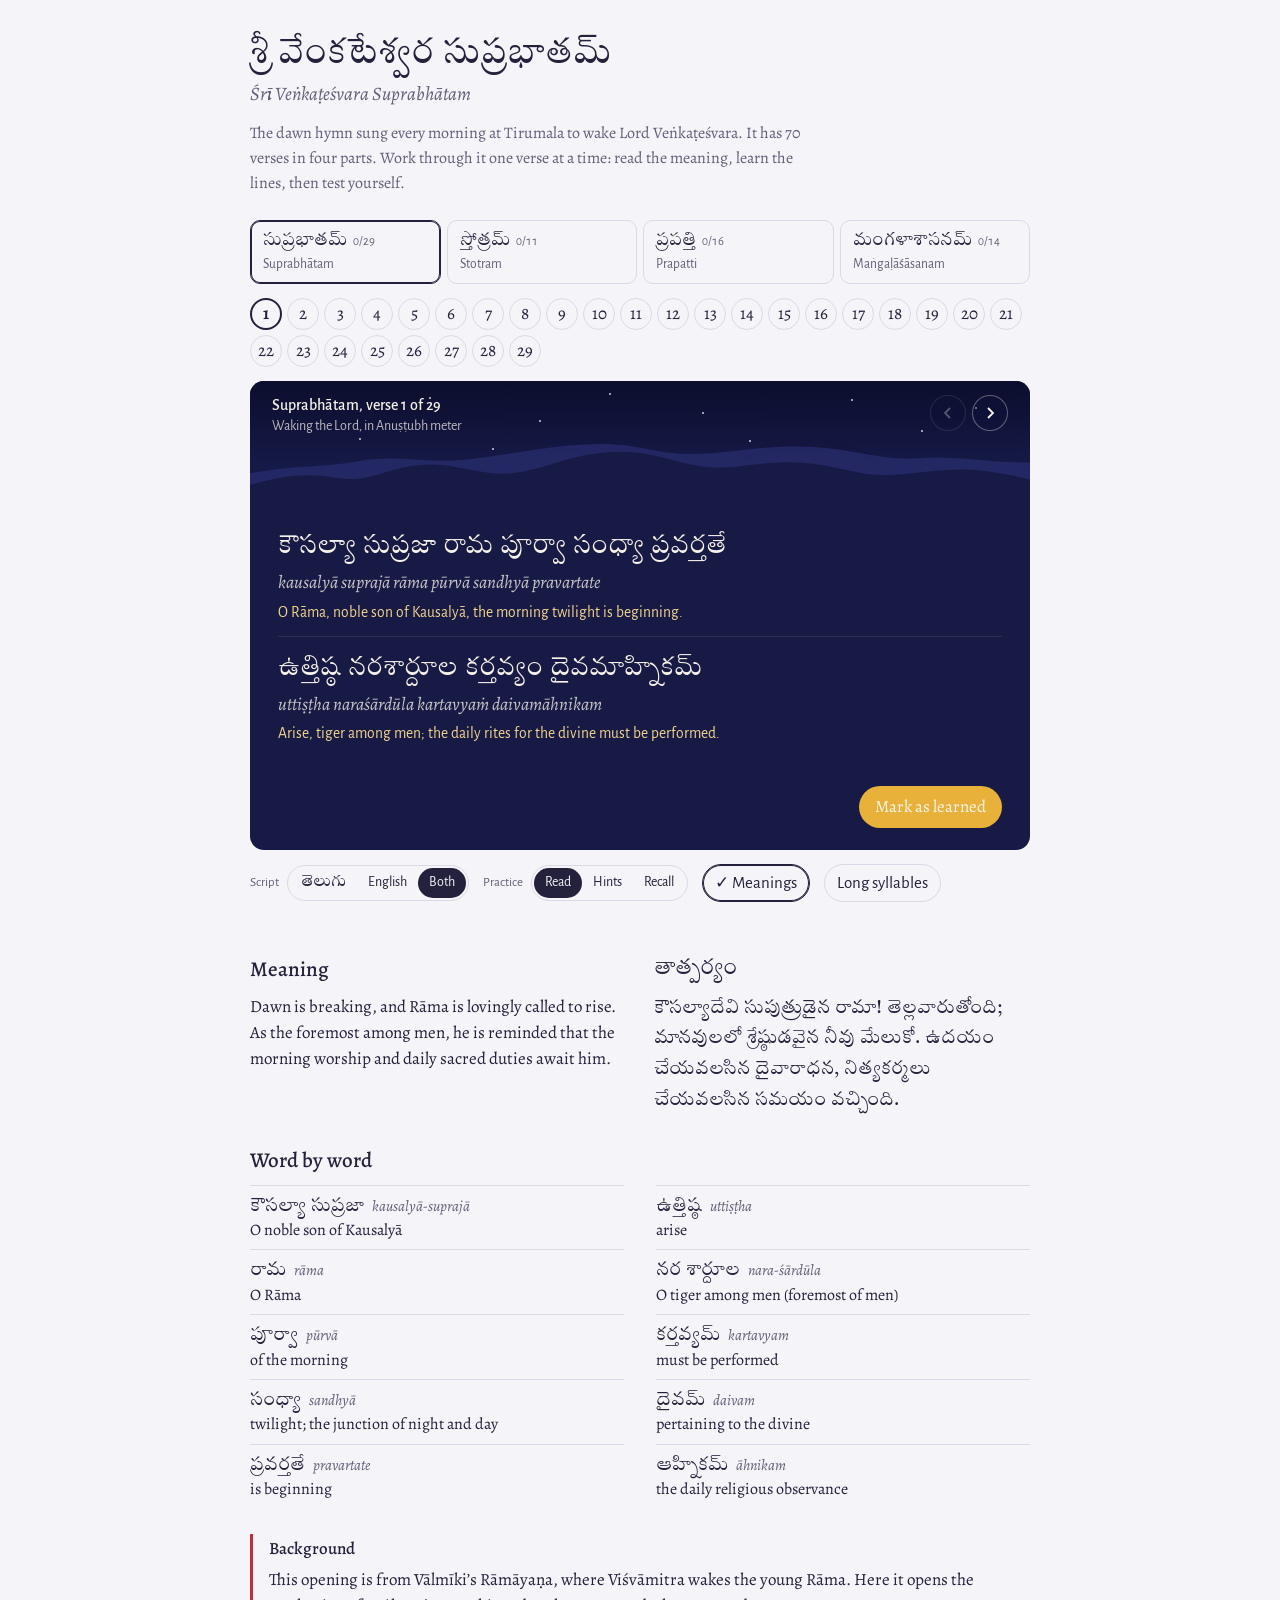
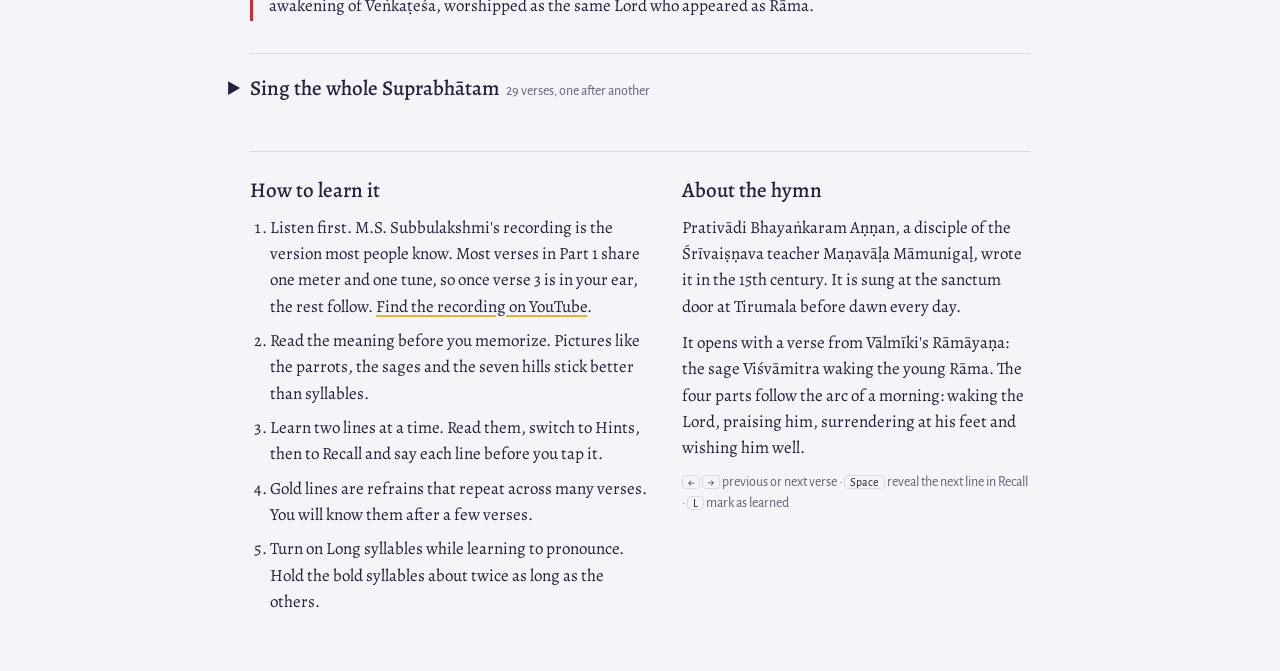
==== static/suprabhatam/index.html @ 3871345a "Add Suprabhatam learning page Standalone page at /suprabhatam/ for learning the Sri Venkateswara Sup" ====
<!doctype html>
<html lang="en">
<head>
<meta charset="utf-8">
<meta name="viewport" content="width=device-width, initial-scale=1, viewport-fit=cover">
<meta name="color-scheme" content="light dark">
<meta name="theme-color" content="#171a45">
<meta name="apple-mobile-web-app-capable" content="yes">
<meta name="mobile-web-app-capable" content="yes">
<meta name="apple-mobile-web-app-status-bar-style" content="black-translucent">
<meta name="apple-mobile-web-app-title" content="Suprabhātam">
<link rel="apple-touch-icon" href="[data-uri]">
<title>Śrī Veṅkaṭeśvara Suprabhātam: learn to sing and understand it</title>
<meta name="description" content="Learn the Sri Venkateswara Suprabhatam verse by verse: Telugu script, transliteration, line-by-line meaning, word meanings and memorization practice.">
<meta property="og:title" content="శ్రీ వేంకటేశ్వర సుప్రభాతమ్ · Learn to sing and understand it">
<meta property="og:description" content="All 70 verses with Telugu script, transliteration, meanings and practice modes.">
<link rel="preconnect" href="https://fonts.googleapis.com">
<link rel="preconnect" href="https://fonts.gstatic.com" crossorigin>
<link href="https://fonts.googleapis.com/css2?family=Alegreya:ital,wght@0,400;0,500;0,700;1,400;1,500&family=Alegreya+Sans:wght@400;500;700&family=Tiro+Telugu&display=swap" rel="stylesheet">
<style>
@property --sky-top { syntax: "<color>"; inherits: true; initial-value: #0d1030; }
@property --sky-low { syntax: "<color>"; inherits: true; initial-value: #1d2156; }

html { background: var(--background, #f5f4f8); -webkit-text-size-adjust: 100%; }
body { margin: 0; }
@media (prefers-color-scheme: dark) { html { background: var(--background, #121329); } }

.app {
  --bg: var(--background, #f5f4f8);
  --ink: var(--foreground, #23213b);
  --ink-soft: var(--muted-foreground, #626078);
  --rule: var(--border, #dcd9e6);
  --surface: var(--card, #ffffff);
  --r: var(--radius, 14px);
  --night: #171a45;
  --night-deep: #10133a;
  --camphor: #f6f3ea;
  --turmeric: #e8b23a;
  --turmeric-soft: #f3d58c;
  --kumkum: #c0303a;
  --te: "Tiro Telugu", "Noto Serif Telugu", "Gautami", serif;
  --lat: "Alegreya", "Noto Serif", Georgia, serif;
  --ui: "Alegreya Sans", var(--font-sans, system-ui), sans-serif;
  color: var(--ink);
  font-family: var(--lat);
  font-size: 17px;
  line-height: 1.55;
  padding: 4px 0 40px;
}
@media (prefers-color-scheme: dark) {
  .app { --bg: var(--background, #121329); --ink: var(--foreground, #ecebf5); --ink-soft: var(--muted-foreground, #a6a4bf); --rule: var(--border, #2d2f52); --surface: var(--card, #1a1c38); }
  .stage { box-shadow: 0 0 0 1px rgba(246,243,234,.07); }
}
.app *, .app *::before, .app *::after { box-sizing: border-box; }
.app button { font: inherit; color: inherit; touch-action: manipulation; -webkit-tap-highlight-color: transparent; }
.app :focus-visible { outline: 2px solid var(--turmeric); outline-offset: 2px; }

/* Masthead */
.masthead h1 { margin: 0; font-weight: 400; }
.masthead .title-te { display: block; font-family: var(--te); font-size: 34px; line-height: 1.35; }
.masthead .title-en { display: block; font-family: var(--lat); font-style: italic; font-size: 19px; color: var(--ink-soft); margin-top: 2px; }
.masthead p { margin: 12px 0 0; max-width: 62ch; color: var(--ink-soft); font-size: 16px; }

/* Parts */
.parts { display: grid; grid-template-columns: repeat(4, 1fr); gap: 6px; margin: 24px 0 14px; }
.part {
  text-align: left; background: none; border: 1px solid var(--rule); border-radius: calc(var(--r) - 4px);
  padding: 8px 12px 9px; cursor: pointer; display: flex; flex-direction: column; gap: 1px; min-width: 0;
}
.part .p-top { display: flex; justify-content: space-between; align-items: baseline; gap: 6px; }
.part .p-te { font-family: var(--te); font-size: 17px; line-height: 1.4; white-space: nowrap; }
.part .p-count { font-family: var(--ui); font-size: 12.5px; color: var(--ink-soft); font-variant-numeric: tabular-nums; }
.part .p-en { font-family: var(--ui); font-size: 13.5px; color: var(--ink-soft); white-space: nowrap; overflow: hidden; text-overflow: ellipsis; }
.part:disabled { opacity: .5; cursor: default; }
.part[aria-selected="true"] { border-color: var(--ink); box-shadow: inset 0 0 0 1px var(--ink); }
.part:hover { border-color: var(--ink-soft); }

/* Verse chips */
.chips { position: relative; display: flex; flex-wrap: wrap; gap: 5px; margin: 0 0 14px; }
.chip {
  width: 32px; height: 32px; border-radius: 50%; border: 1px solid var(--rule); background: none;
  font-family: var(--ui); font-size: 13px; cursor: pointer; display: grid; place-items: center; padding: 0;
  font-variant-numeric: tabular-nums;
}
.chip:hover { border-color: var(--ink-soft); }
.chip.learned { background: var(--turmeric); border-color: var(--turmeric); color: #1d1a10; }
.chip[aria-current="true"] { border: 2px solid var(--ink); font-weight: 700; }

/* Stage */
.stage { border-radius: var(--r); overflow: hidden; background: var(--night); color: var(--camphor); scroll-margin-top: calc(env(safe-area-inset-top) + 8px); }
.sky {
  position: relative; height: 128px; overflow: hidden;
  background: linear-gradient(to bottom, var(--sky-top), var(--sky-low));
  transition: --sky-top 1.4s ease, --sky-low 1.4s ease;
}
.sun {
  position: absolute; left: 68%; width: 54px; height: 54px; border-radius: 50%;
  bottom: var(--sun-y, -60px);
  background: radial-gradient(circle at 50% 50%, #fff4cf 0 34%, var(--sun-c, #ffb347) 60%, transparent 72%);
  box-shadow: 0 0 60px 18px color-mix(in srgb, var(--sun-c, #ffb347) 45%, transparent);
  transition: bottom 1.4s ease;
}
.stars { position: absolute; inset: 0; opacity: var(--stars, 1); transition: opacity 1.4s ease; }
.stars i { position: absolute; width: 2px; height: 2px; border-radius: 50%; background: #fff; opacity: .8; }
.hills { position: absolute; left: 0; bottom: -1px; width: 100%; height: 70px; display: block; }
.sky-meta { position: absolute; top: 14px; left: 22px; right: 22px; display: flex; justify-content: space-between; align-items: flex-start; gap: 12px; }
.where { font-family: var(--ui); font-size: 14px; line-height: 1.35; }
.where b { display: block; font-size: 16px; font-weight: 500; }
.where span { opacity: .75; }
.nav { display: flex; gap: 6px; }
.nav button {
  width: 36px; height: 36px; border-radius: 50%; border: 1px solid rgba(246,243,234,.35);
  background: rgba(16,19,58,.35); color: var(--camphor); cursor: pointer; display: grid; place-items: center; padding: 0;
}
.nav button:hover { background: rgba(16,19,58,.6); }
.nav button:disabled { opacity: .3; cursor: default; }
.nav svg { width: 16px; height: 16px; }

.verse { padding: 6px 28px 28px; }
.line { padding: 12px 0 12px; border-bottom: 1px solid rgba(246,243,234,.09); }
.line:last-child { border-bottom: 0; }
.l-te { font-family: var(--te); font-size: 25px; line-height: 1.6; overflow-wrap: anywhere; }
.l-ia { font-family: var(--lat); font-style: italic; font-size: 18px; line-height: 1.45; color: rgba(246,243,234,.78); overflow-wrap: anywhere; }
.l-te + .l-ia { margin-top: 2px; }
.l-mn { font-family: var(--ui); font-size: 15.5px; line-height: 1.45; color: var(--turmeric-soft); margin-top: 6px; max-width: 60ch; }
.line.refrain .l-te { color: var(--turmeric); }
.line.refrain .l-ia { color: rgba(243,213,140,.85); }
.dots { letter-spacing: .12em; opacity: .4; }
.l-ia .g { font-weight: 700; font-style: italic; color: var(--camphor); }
.l-ia .l { opacity: .62; }
.recall {
  width: 100%; text-align: left; background: rgba(246,243,234,.04); border: 1px dashed rgba(246,243,234,.28);
  border-radius: 10px; color: rgba(246,243,234,.7); padding: 14px 16px; cursor: pointer; font-family: var(--ui); font-size: 15px;
}
.recall:hover { background: rgba(246,243,234,.08); }
.recall kbd { font-family: var(--ui); font-size: 12px; border: 1px solid rgba(246,243,234,.3); border-radius: 4px; padding: 0 5px; margin-left: 4px; }

/* Controls */
.controls { display: flex; flex-wrap: wrap; gap: 10px 14px; align-items: center; margin: 14px 0 6px; font-family: var(--ui); }
.ctl { display: flex; align-items: center; gap: 8px; }
.ctl > .lbl { font-size: 13px; color: var(--ink-soft); }
.seg { display: inline-flex; border: 1px solid var(--rule); border-radius: 999px; padding: 2px; }
.seg button { border: 0; background: none; border-radius: 999px; padding: 4px 11px; font-size: 14px; cursor: pointer; white-space: nowrap; }
.seg button[aria-pressed="true"] { background: var(--ink); color: var(--bg); }
.seg .te-btn { font-family: var(--te); font-size: 15px; line-height: 1.2; }
.toggle { border: 1px solid var(--rule); background: none; border-radius: 999px; padding: 5px 12px; font-size: 14px; cursor: pointer; }
.toggle[aria-pressed="true"] { border-color: var(--ink); box-shadow: inset 0 0 0 1px var(--ink); }
.toggle[aria-pressed="true"]::before { content: "✓ "; }
.stage-foot { display: flex; justify-content: flex-end; padding: 0 28px 22px; }
.learn-btn {
  border: 0; border-radius: 999px; padding: 8px 16px; font-size: 15px; font-weight: 500; cursor: pointer;
  background: var(--turmeric); color: #1d1a10;
}
.learn-btn[aria-pressed="true"] { background: none; color: var(--turmeric); box-shadow: inset 0 0 0 1px var(--turmeric); }
.hint-text { font-family: var(--ui); font-size: 13.5px; color: var(--ink-soft); margin: 2px 0 0; min-height: 1.4em; }

/* Understanding */
.understand { margin-top: 26px; }
.understand h2, .guide h2 { font-family: var(--lat); font-weight: 500; font-size: 21px; margin: 0 0 8px; }
.understand h2.te-h { font-family: var(--te); font-weight: 400; }
.meaning-grid { display: grid; grid-template-columns: 1fr 1fr; gap: 28px; }
.meaning-grid p { margin: 0; }
.tatparyam { font-family: var(--te); font-size: 17.5px; line-height: 1.75; }
.words { margin: 28px 0 0; }
.wl { column-count: 2; column-gap: 32px; margin: 0; padding: 0; list-style: none; }
.wl li { break-inside: avoid; padding: 7px 0 8px; border-top: 1px solid var(--rule); }
.wl .w-te { font-family: var(--te); font-size: 18px; line-height: 1.45; margin-right: 8px; }
.wl .w-ia { font-style: italic; font-size: 15px; color: var(--ink-soft); }
.wl .w-mn { display: block; font-size: 16px; line-height: 1.4; }
.note { margin: 26px 0 0; padding: 2px 0 2px 16px; border-left: 3px solid var(--kumkum); }
.note h2 { font-size: 17px; margin-bottom: 4px; }
.note p { margin: 0; color: var(--ink); }
.flags { margin-top: 10px; font-family: var(--ui); font-size: 13.5px; color: var(--ink-soft); }

/* Sing-along */
.singalong { margin-top: 32px; border-top: 1px solid var(--rule); padding-top: 8px; }
.singalong summary { cursor: pointer; font-family: var(--lat); font-size: 21px; font-weight: 500; padding: 10px 0; list-style-position: outside; }
.singalong summary small { font-family: var(--ui); font-weight: 400; font-size: 14px; color: var(--ink-soft); margin-left: 6px; }
.sa-verse { display: grid; grid-template-columns: 34px 1fr; gap: 4px 8px; padding: 10px 10px 10px 0; border-radius: 10px; cursor: pointer; border-left: 3px solid transparent; }
.sa-verse:hover { background: color-mix(in srgb, var(--ink) 5%, transparent); }
.sa-verse.current { border-left-color: var(--turmeric); background: color-mix(in srgb, var(--turmeric) 10%, transparent); }
.sa-num { font-family: var(--ui); font-size: 13px; color: var(--ink-soft); text-align: right; padding-top: 6px; font-variant-numeric: tabular-nums; }
.sa-te { font-family: var(--te); font-size: 19px; line-height: 1.6; }
.sa-ia { font-style: italic; font-size: 16px; color: var(--ink-soft); line-height: 1.45; }
.sa-te + .sa-ia { margin-top: 4px; }

/* Guide */
.guide { margin-top: 36px; border-top: 1px solid var(--rule); padding-top: 22px; display: grid; grid-template-columns: 1.15fr 1fr; gap: 32px; }
.guide ol { margin: 0; padding-left: 20px; }
.guide li { margin: 0 0 8px; }
.guide p { margin: 0 0 10px; }
.guide a { color: inherit; text-decoration-color: var(--turmeric); text-decoration-thickness: 2px; text-underline-offset: 3px; }
.keys { font-family: var(--ui); font-size: 14px; color: var(--ink-soft); }
.keys kbd { font-family: var(--ui); font-size: 12px; border: 1px solid var(--rule); border-radius: 4px; padding: 0 5px; color: var(--ink); }

.dock { display: none; }
@media (max-width: 640px) {
  .app { font-size: 16px; padding-bottom: calc(96px + env(safe-area-inset-bottom)); }
  .masthead .title-te { font-size: 25px; }
  .masthead .title-en { font-size: 16px; }
  .masthead p { display: none; }
  .parts { grid-template-columns: 1fr 1fr; margin: 14px 0 10px; }
  .part { padding: 8px 12px; }
  .part .p-en { display: none; }
  .chips { flex-wrap: nowrap; overflow-x: auto; gap: 6px; padding: 2px 0 4px; scrollbar-width: none; -webkit-overflow-scrolling: touch; }
  .chips::-webkit-scrollbar { display: none; }
  .chip { flex: 0 0 auto; width: 40px; height: 40px; font-size: 14px; }
  .sky { height: 92px; }
  .sky-meta { top: 12px; left: 16px; right: 16px; }
  .nav { display: none; }
  .verse { padding: 0 16px 12px; }
  .line { padding: 10px 0; }
  .l-te { font-size: 21px; line-height: 1.55; }
  .l-ia { font-size: 16px; }
  .l-mn { font-size: 14.5px; }
  .stage-foot { display: none; }
  .controls { display: grid; grid-template-columns: 1fr 1fr; gap: 10px; margin-top: 16px; }
  .ctl { grid-column: 1 / -1; }
  .ctl > .lbl { width: 56px; flex: none; }
  .seg { flex: 1; }
  .seg button { flex: 1; padding: 8px 4px; }
  .toggle { padding: 9px 10px; }
  .understand { margin-top: 22px; }
  .meaning-grid, .guide { grid-template-columns: 1fr; gap: 22px; }
  .wl { column-count: 1; }
  .sa-verse { grid-template-columns: 26px 1fr; }

  .dock {
    position: fixed; left: 0; right: 0; bottom: 0; z-index: 10;
    display: grid; grid-template-columns: 52px 1fr 52px; gap: 10px; align-items: center;
    padding: 10px max(14px, env(safe-area-inset-right)) calc(10px + env(safe-area-inset-bottom)) max(14px, env(safe-area-inset-left));
    background: color-mix(in srgb, var(--bg) 84%, transparent);
    -webkit-backdrop-filter: blur(14px); backdrop-filter: blur(14px);
    border-top: 1px solid var(--rule); font-family: var(--ui);
  }
  .dock .round {
    width: 52px; height: 52px; border-radius: 50%; border: 1px solid var(--rule); background: var(--surface);
    display: grid; place-items: center; padding: 0; cursor: pointer;
  }
  .dock .round svg { width: 20px; height: 20px; }
  .dock .round:disabled { opacity: .35; }
  .dock-main { height: 52px; border: 0; border-radius: 999px; font-size: 16.5px; font-weight: 500; cursor: pointer; background: var(--turmeric); color: #1d1a10; }
  .dock-main[data-action="learn"][aria-pressed="true"] { background: none; color: var(--ink); box-shadow: inset 0 0 0 1.5px var(--turmeric); }
  .dock-main[data-action="reveal"] { background: var(--night); color: var(--camphor); }
}
@media (hover: none) {
  .recall kbd, .keys { display: none; }
}

/* Opened on its own (not embedded): give the page its own margins. */
html.standalone .app { max-width: 780px; margin: 0 auto; padding: 32px max(20px, env(safe-area-inset-right)) 48px max(20px, env(safe-area-inset-left)); }
@media (max-width: 640px) {
  html.standalone .app { padding: calc(env(safe-area-inset-top) + 16px) max(14px, env(safe-area-inset-right)) calc(100px + env(safe-area-inset-bottom)) max(14px, env(safe-area-inset-left)); }
  html.standalone .chips { margin-left: -14px; margin-right: -14px; padding-left: 14px; padding-right: 14px; }
}
@media (prefers-reduced-motion: reduce) {
  .sky, .sun, .stars { transition: none; }
}
</style>
</head>
<body>
<main class="app" id="app">
  <header class="masthead">
    <h1><span class="title-te">శ్రీ వేంకటేశ్వర సుప్రభాతమ్</span><span class="title-en">Śrī Veṅkaṭeśvara Suprabhātam</span></h1>
    <p>The dawn hymn sung every morning at Tirumala to wake Lord Veṅkaṭeśvara. It has 70 verses in four parts. Work through it one verse at a time: read the meaning, learn the lines, then test yourself.</p>
  </header>

  <div class="parts" role="tablist" aria-label="Parts of the hymn" id="parts"></div>
  <div class="chips" id="chips" aria-label="Verses in this part"></div>

  <section class="stage" id="stage" aria-live="polite">
    <div class="sky" id="sky">
      <div class="stars" aria-hidden="true">
        <i style="left:6%;top:18%"></i><i style="left:14%;top:44%"></i><i style="left:23%;top:12%"></i>
        <i style="left:37%;top:30%"></i><i style="left:46%;top:9%"></i><i style="left:58%;top:24%"></i>
        <i style="left:77%;top:14%"></i><i style="left:86%;top:38%"></i><i style="left:93%;top:20%"></i>
        <i style="left:31%;top:52%"></i><i style="left:64%;top:46%"></i>
      </div>
      <div class="sun" aria-hidden="true"></div>
      <svg class="hills" viewBox="0 0 1000 100" preserveAspectRatio="none" aria-hidden="true">
        <path fill="#262a68" opacity=".85" d="M0,100 L0,48 C50,36 90,40 140,30 C190,20 230,34 280,28 C340,20 380,8 440,6 C500,4 520,22 570,20 C630,18 660,6 720,10 C780,14 810,30 860,26 C910,22 950,34 1000,32 L1000,100 Z"/>
        <path fill="#171a45" d="M0,100 L0,64 C40,52 70,46 110,54 C150,62 170,42 215,36 C260,30 290,50 330,48 C370,46 400,24 455,18 C510,12 540,32 580,38 C620,44 650,30 700,32 C750,34 780,52 820,50 C860,48 900,38 940,44 C970,48 990,54 1000,56 L1000,100 Z"/>
      </svg>
      <div class="sky-meta">
        <div class="where" id="where"></div>
        <div class="nav">
          <button type="button" id="prev" aria-label="Previous verse"><svg viewBox="0 0 16 16" fill="none" stroke="currentColor" stroke-width="1.8"><path d="M10 3 5 8l5 5"/></svg></button>
          <button type="button" id="next" aria-label="Next verse"><svg viewBox="0 0 16 16" fill="none" stroke="currentColor" stroke-width="1.8"><path d="m6 3 5 5-5 5"/></svg></button>
        </div>
      </div>
    </div>
    <div class="verse" id="verse"></div>
    <div class="stage-foot"><button type="button" class="learn-btn" id="learn">Mark as learned</button></div>
  </section>

  <div class="controls">
    <div class="ctl"><span class="lbl">Script</span>
      <div class="seg" data-key="script">
        <button type="button" data-val="te" class="te-btn">తెలుగు</button><button type="button" data-val="en">English</button><button type="button" data-val="both">Both</button>
      </div>
    </div>
    <div class="ctl"><span class="lbl">Practice</span>
      <div class="seg" data-key="mode">
        <button type="button" data-val="read">Read</button><button type="button" data-val="hints">Hints</button><button type="button" data-val="recall">Recall</button>
      </div>
    </div>
    <button type="button" class="toggle" data-toggle="meanings">Meanings</button>
    <button type="button" class="toggle" data-toggle="rhythm">Long syllables</button>
  </div>
  <p class="hint-text" id="hint-text"></p>

  <section class="understand" id="understand"></section>

  <details class="singalong" id="singalong">
    <summary id="sa-summary"></summary>
    <div id="sa-list"></div>
  </details>

  <section class="guide">
    <div>
      <h2>How to learn it</h2>
      <ol>
        <li>Listen first. M.S. Subbulakshmi's recording is the version most people know. Most verses in Part 1 share one meter and one tune, so once verse 3 is in your ear, the rest follow. <a href="https://www.youtube.com/results?search_query=M.S.+Subbulakshmi+Venkatesa+Suprabhatam" target="_blank" rel="noopener">Find the recording on YouTube</a>.</li>
        <li>Read the meaning before you memorize. Pictures like the parrots, the sages and the seven hills stick better than syllables.</li>
        <li>Learn two lines at a time. Read them, switch to Hints, then to Recall and say each line before you tap it.</li>
        <li>Gold lines are refrains that repeat across many verses. You will know them after a few verses.</li>
        <li>Turn on Long syllables while learning to pronounce. Hold the bold syllables about twice as long as the others.</li>
      </ol>
    </div>
    <div>
      <h2>About the hymn</h2>
      <p>Prativādi Bhayaṅkaram Aṇṇan, a disciple of the Śrīvaiṣṇava teacher Maṇavāḷa Māmunigaḷ, wrote it in the 15th century. It is sung at the sanctum door at Tirumala before dawn every day.</p>
      <p>It opens with a verse from Vālmīki's Rāmāyaṇa: the sage Viśvāmitra waking the young Rāma. The four parts follow the arc of a morning: waking the Lord, praising him, surrendering at his feet and wishing him well.</p>
      <p class="keys"><kbd>←</kbd> <kbd>→</kbd> previous or next verse · <kbd>Space</kbd> reveal the next line in Recall · <kbd>L</kbd> mark as learned</p>
    </div>
  </section>

  <nav class="dock" aria-label="Verse controls">
    <button type="button" class="round" id="dock-prev" aria-label="Previous verse"><svg viewBox="0 0 16 16" fill="none" stroke="currentColor" stroke-width="1.8"><path d="M10 3 5 8l5 5"/></svg></button>
    <button type="button" class="dock-main" id="dock-main">Mark as learned</button>
    <button type="button" class="round" id="dock-next" aria-label="Next verse"><svg viewBox="0 0 16 16" fill="none" stroke="currentColor" stroke-width="1.8"><path d="m6 3 5 5-5 5"/></svg></button>
  </nav>
</main>

<script>
const DATA = [{"id":"suprabhatam-01","section":"suprabhatam","num":1,"meter":"Anuṣṭubh","lines":[{"te":"కౌసల్యా సుప్రజా రామ పూర్వా సంధ్యా ప్రవర్తతే","iast":"kausalyā suprajā rāma pūrvā sandhyā pravartate","meaning":"O Rāma, noble son of Kausalyā, the morning twilight is beginning."},{"te":"ఉత్తిష్ఠ నరశార్దూల కర్తవ్యం దైవమాహ్నికమ్","iast":"uttiṣṭha naraśārdūla kartavyaṁ daivamāhnikam","meaning":"Arise, tiger among men; the daily rites for the divine must be performed."}],"words":[{"te":"కౌసల్యా సుప్రజా","iast":"kausalyā-suprajā","meaning":"O noble son of Kausalyā"},{"te":"రామ","iast":"rāma","meaning":"O Rāma"},{"te":"పూర్వా","iast":"pūrvā","meaning":"of the morning"},{"te":"సంధ్యా","iast":"sandhyā","meaning":"twilight; the junction of night and day"},{"te":"ప్రవర్తతే","iast":"pravartate","meaning":"is beginning"},{"te":"ఉత్తిష్ఠ","iast":"uttiṣṭha","meaning":"arise"},{"te":"నర శార్దూల","iast":"nara-śārdūla","meaning":"O tiger among men (foremost of men)"},{"te":"కర్తవ్యమ్","iast":"kartavyam","meaning":"must be performed"},{"te":"దైవమ్","iast":"daivam","meaning":"pertaining to the divine"},{"te":"ఆహ్నికమ్","iast":"āhnikam","meaning":"the daily religious observance"}],"summary":"Dawn is breaking, and Rāma is lovingly called to rise. As the foremost among men, he is reminded that the morning worship and daily sacred duties await him.","tatparyam":"కౌసల్యాదేవి సుపుత్రుడైన రామా! తెల్లవారుతోంది; మానవులలో శ్రేష్ఠుడవైన నీవు మేలుకో. ఉదయం చేయవలసిన దైవారాధన, నిత్యకర్మలు చేయవలసిన సమయం వచ్చింది.","note":"This opening is from Vālmīki’s Rāmāyaṇa, where Viśvāmitra wakes the young Rāma. Here it opens the awakening of Veṅkaṭeśa, worshipped as the same Lord who appeared as Rāma."},{"id":"suprabhatam-02","section":"suprabhatam","num":2,"meter":"Anuṣṭubh","lines":[{"te":"ఉత్తిష్ఠోత్తిష్ఠ గోవింద ఉత్తిష్ఠ గరుడధ్వజ","iast":"uttiṣṭhottiṣṭha govinda uttiṣṭha garuḍadhvaja","meaning":"Arise, arise, Govinda! Arise, Lord whose banner bears Garuḍa!"},{"te":"ఉత్తిష్ఠ కమలాకాంత త్రైలోక్యం మంగళం కురు","iast":"uttiṣṭha kamalākānta trailokyaṁ maṅgalaṁ kuru","meaning":"Arise, beloved of Kamalā; make the three worlds auspicious."}],"words":[{"te":"ఉత్తిష్ఠ ఉత్తిష్ఠ","iast":"uttiṣṭha-uttiṣṭha","meaning":"arise, arise"},{"te":"గోవింద","iast":"govinda","meaning":"O Govinda"},{"te":"ఉత్తిష్ఠ","iast":"uttiṣṭha","meaning":"arise"},{"te":"గరుడ ధ్వజ","iast":"garuḍa-dhvaja","meaning":"O Lord with Garuḍa on your banner"},{"te":"ఉత్తిష్ఠ","iast":"uttiṣṭha","meaning":"arise"},{"te":"కమలా కాంత","iast":"kamalā-kānta","meaning":"O beloved of Kamalā (Lakṣmī)"},{"te":"త్రైలోక్యమ్","iast":"trailokyam","meaning":"the three worlds"},{"te":"మంగళమ్","iast":"maṅgalam","meaning":"auspicious; blessed"},{"te":"కురు","iast":"kuru","meaning":"make"}],"summary":"Govinda is called again and again to wake. As Lakṣmī’s beloved and the Lord whose banner bears Garuḍa, he is asked to bring well-being to all three worlds.","tatparyam":"గోవిందా, మేలుకో! గరుడుని పతాకంగా కలిగిన స్వామీ, లక్ష్మీదేవి ప్రియుడా, మేలుకో. మూడు లోకాలకూ మంగళం కలిగించు.","note":"Kamalā, “the lotus lady,” is Lakṣmī. Garuḍa is Viṣṇu’s divine mount and also the emblem on his banner."},{"id":"suprabhatam-03","section":"suprabhatam","num":3,"meter":"Vasantatilakā","lines":[{"te":"మాతస్సమస్త జగతాం మధుకైటభారేః","iast":"mātassamasta jagatāṁ madhukaiṭabhāreḥ","meaning":"O mother of all the worlds, who belongs to the destroyer of Madhu and Kaiṭabha…"},{"te":"వక్షోవిహారిణి మనోహర దివ్యమూర్తే","iast":"vakṣovihāriṇi manohara divyamūrte","meaning":"…who delights upon his chest, whose divine form captivates the heart…"},{"te":"శ్రీస్వామిని శ్రితజనప్రియ దానశీలే","iast":"śrīsvāmini śritajanapriya dānaśīle","meaning":"…O revered mistress, whose nature is to grant what those seeking refuge desire…"},{"te":"శ్రీవేంకటేశ దయితే తవ సుప్రభాతమ్","iast":"śrīveṅkaṭeśa dayite tava suprabhātam","meaning":"…O beloved of Śrī Veṅkaṭeśa, may your dawn be auspicious."}],"words":[{"te":"మాతః","iast":"mātaḥ","meaning":"O mother"},{"te":"సమస్త జగతామ్","iast":"samasta-jagatām","meaning":"of all the worlds"},{"te":"మధు కైటభ అరేః","iast":"madhu-kaiṭabha-areḥ","meaning":"of the enemy of Madhu and Kaiṭabha (Viṣṇu)"},{"te":"వక్షో విహారిణి","iast":"vakṣo-vihāriṇi","meaning":"O one who delights upon his chest"},{"te":"మనోహర","iast":"manohara","meaning":"captivating the heart"},{"te":"దివ్య మూర్తే","iast":"divya-mūrte","meaning":"O one of divine form"},{"te":"శ్రీ స్వామిని","iast":"śrī-svāmini","meaning":"O revered divine mistress"},{"te":"శ్రిత జన","iast":"śrita-jana","meaning":"people who have sought refuge"},{"te":"ప్రియ","iast":"priya","meaning":"what is dear or desired"},{"te":"దాన శీలే","iast":"dāna-śīle","meaning":"O one whose nature is to give"},{"te":"శ్రీ వేంకటేశ దయితే","iast":"śrī-veṅkaṭeśa-dayite","meaning":"O beloved of Śrī Veṅkaṭeśa"},{"te":"తవ","iast":"tava","meaning":"your"},{"te":"సుప్రభాతమ్","iast":"suprabhātam","meaning":"auspicious dawn"}],"summary":"The hymn turns to Lakṣmī, mother of every world and beloved of Veṅkaṭeśa. She dwells upon Viṣṇu’s chest, shines with captivating divine beauty, and generously grants the wishes of those who seek refuge. The devotees wish her an auspicious dawn.","tatparyam":"సకల లోకాల తల్లీ, మధుకైటభులను సంహరించిన విష్ణుమూర్తి వక్షస్థలంలో విహరించే లక్ష్మీదేవీ! మనోహరమైన దివ్యరూపంతో, శరణు కోరినవారికి ఇష్టమైనవి ప్రసాదించే స్వభావంతో వెలిగే వేంకటేశుని ప్రియురాలా, నీకు శుభోదయం.","note":"Verses 3 and 4 address Lakṣmī. In Śrīvaiṣṇava worship, approaching the Lord through his compassionate consort expresses trust in her motherly intercession."},{"id":"suprabhatam-04","section":"suprabhatam","num":4,"meter":"Mañjubhāṣiṇī","lines":[{"te":"తవ సుప్రభాతమరవిందలోచనే","iast":"tava suprabhātamaravindalocane","meaning":"May your dawn be auspicious, O lotus-eyed goddess…"},{"te":"భవతు ప్రసన్నముఖచంద్రమండలే","iast":"bhavatu prasannamukhacandramaṇḍale","meaning":"…whose serene face is like the full disc of the moon…"},{"te":"విధిశంకరేంద్రవనితాభిరర్చితే","iast":"vidhiśaṅkarendravanitābhirarcite","meaning":"…who is worshipped by the wives of Brahmā, Śiva, and Indra…"},{"te":"వృషశైలనాథదయితే దయానిధే","iast":"vṛṣaśailanāthadayite dayānidhe","meaning":"…O beloved of the Lord of Vṛṣaśaila, treasure of compassion."}],"words":[{"te":"తవ","iast":"tava","meaning":"your"},{"te":"సుప్రభాతమ్","iast":"suprabhātam","meaning":"auspicious dawn"},{"te":"అరవింద లోచనే","iast":"aravinda-locane","meaning":"O lotus-eyed one"},{"te":"భవతు","iast":"bhavatu","meaning":"may it be"},{"te":"ప్రసన్న","iast":"prasanna","meaning":"serene; radiant"},{"te":"ముఖ చంద్ర మండలే","iast":"mukha-candra-maṇḍale","meaning":"O one whose face is like the moon’s disc"},{"te":"విధి శంకర ఇంద్ర","iast":"vidhi-śaṅkara-indra","meaning":"Brahmā, Śiva, and Indra"},{"te":"వనితాభిః","iast":"vanitābhiḥ","meaning":"by their consorts"},{"te":"అర్చితే","iast":"arcite","meaning":"O worshipped one"},{"te":"వృష శైల నాథ దయితే","iast":"vṛṣa-śaila-nātha-dayite","meaning":"O beloved of the Lord of Vṛṣa Hill"},{"te":"దయా నిధే","iast":"dayā-nidhe","meaning":"O treasure of compassion"}],"summary":"Lakṣmī is greeted as the lotus-eyed goddess whose calm, radiant face resembles the full moon. Worshipped by the consorts of Brahmā, Śiva, and Indra, she is the beloved of the Lord of the sacred hill and a treasure of compassion. May her morning be blessed.","tatparyam":"తామరల వంటి కన్నులు, ప్రశాంతంగా చంద్రబింబంలా వెలిగే ముఖం కలిగిన లక్ష్మీదేవీ! బ్రహ్మ, శివుడు, ఇంద్రుని భార్యలు పూజించే తల్లీ, వృషశైలనాథుని ప్రియురాలా, దయానిధీ, నీకు మంగళకరమైన ఉదయం కలగాలి.","note":"Vidhi is Brahmā, Śaṅkara is Śiva, and their consorts, together with Indra’s, worship Lakṣmī. This verse uses Mañjubhāṣiṇī, giving it a different cadence from the surrounding Vasantatilakā verses."},{"id":"suprabhatam-05","section":"suprabhatam","num":5,"meter":"Vasantatilakā","lines":[{"te":"అత్ర్యాదిసప్తఋషయస్సముపాస్య సంధ్యామ్","iast":"atryādisaptaṛṣayassamupāsya sandhyām","meaning":"The seven sages beginning with Atri, having performed their twilight worship…"},{"te":"ఆకాశసింధుకమలాని మనోహరాణి","iast":"ākāśasindhukamalāni manoharāṇi","meaning":"…have taken beautiful lotuses from the heavenly river…"},{"te":"ఆదాయ పాదయుగమర్చయితుం ప్రపన్నాః","iast":"ādāya pādayugamarcayituṁ prapannāḥ","meaning":"…and have come to worship your pair of feet."},{"te":"శేషాద్రిశేఖర విభో తవ సుప్రభాతమ్","iast":"śeṣādriśekhara vibho tava suprabhātam","meaning":"O all-powerful Lord who crowns Śeṣādri, may your dawn be auspicious."}],"words":[{"te":"అత్రి ఆది","iast":"atri-ādi","meaning":"Atri and the others"},{"te":"సప్త ఋషయః","iast":"sapta-ṛṣayaḥ","meaning":"the seven sages"},{"te":"సముపాస్య","iast":"samupāsya","meaning":"having duly worshipped"},{"te":"సంధ్యామ్","iast":"sandhyām","meaning":"the twilight observance"},{"te":"ఆకాశ సింధు","iast":"ākāśa-sindhu","meaning":"the heavenly river"},{"te":"కమలాని","iast":"kamalāni","meaning":"lotuses"},{"te":"మనోహరాణి","iast":"manoharāṇi","meaning":"beautiful; captivating"},{"te":"ఆదాయ","iast":"ādāya","meaning":"having taken"},{"te":"పాద యుగమ్","iast":"pāda-yugam","meaning":"the pair of feet"},{"te":"అర్చయితుమ్","iast":"arcayitum","meaning":"to worship"},{"te":"ప్రపన్నాః","iast":"prapannāḥ","meaning":"have approached"},{"te":"శేషాద్రి శేఖర","iast":"śeṣādri-śekhara","meaning":"O crown of Śeṣādri"},{"te":"విభో","iast":"vibho","meaning":"O all-powerful Lord"},{"te":"తవ","iast":"tava","meaning":"your"},{"te":"సుప్రభాతమ్","iast":"suprabhātam","meaning":"auspicious dawn"}],"summary":"The seven sages, led by Atri, have completed their morning sandhyā worship. Carrying lovely lotuses from the heavenly river, they have come to worship the Lord’s two feet. They greet the Lord who adorns Śeṣādri with an auspicious dawn.","tatparyam":"అత్రి మొదలైన సప్తర్షులు ఉదయపు సంధ్యావందనం పూర్తి చేశారు. ఆకాశగంగలోని అందమైన తామరలను తీసుకొని నీ రెండు పాదాలను పూజించడానికి వచ్చారు. శేషాద్రికి శిరోభూషణమైన స్వామీ, నీకు శుభోదయం.","note":"Ākāśasindhu means “heavenly river,” traditionally understood as Ākāśagaṅgā. The sages first complete their prescribed morning observance and then bring flowers for the Lord’s worship."},{"id":"suprabhatam-06","section":"suprabhatam","num":6,"meter":"Vasantatilakā","lines":[{"te":"పంచాననాబ్జభవషణ్ముఖవాసవాద్యాః","iast":"pañcānanābjabhavaṣaṇmukhavāsavādyāḥ","meaning":"The five-faced Śiva, lotus-born Brahmā, six-faced Skanda, Indra, and the others…"},{"te":"త్రైవిక్రమాదిచరితం విబుధాః స్తువంతి","iast":"traivikramādicaritaṁ vibudhāḥ stuvanti","meaning":"…the gods, are praising your deeds as Trivikrama and in other forms."},{"te":"భాషాపతిః పఠతి వాసరశుద్ధిమారాత్","iast":"bhāṣāpatiḥ paṭhati vāsaraśuddhimārāt","meaning":"Bṛhaspati reads out the day’s auspicious calendar details nearby."},{"te":"శేషాద్రిశేఖర విభో తవ సుప్రభాతమ్","iast":"śeṣādriśekhara vibho tava suprabhātam","meaning":"O all-powerful Lord who crowns Śeṣādri, may your dawn be auspicious."}],"words":[{"te":"పంచ ఆనన","iast":"pañca-ānana","meaning":"the five-faced one (Śiva)"},{"te":"అబ్జ భవ","iast":"abja-bhava","meaning":"the lotus-born one (Brahmā)"},{"te":"షణ్ ముఖ","iast":"ṣaṇ-mukha","meaning":"the six-faced one (Skanda)"},{"te":"వాసవ ఆద్యాః","iast":"vāsava-ādyāḥ","meaning":"Indra and the others"},{"te":"త్రైవిక్రమ ఆది చరితమ్","iast":"traivikrama-ādi-caritam","meaning":"your deeds as Trivikrama and in other forms"},{"te":"విబుధాః","iast":"vibudhāḥ","meaning":"the gods"},{"te":"స్తువంతి","iast":"stuvanti","meaning":"praise"},{"te":"భాషా పతిః","iast":"bhāṣā-patiḥ","meaning":"the lord of speech (Bṛhaspati)"},{"te":"పఠతి","iast":"paṭhati","meaning":"recites; reads out"},{"te":"వాసర శుద్ధిమ్","iast":"vāsara-śuddhim","meaning":"the day’s calendrical particulars"},{"te":"ఆరాత్","iast":"ārāt","meaning":"nearby"},{"te":"శేషాద్రి శేఖర","iast":"śeṣādri-śekhara","meaning":"O crown of Śeṣādri"},{"te":"విభో","iast":"vibho","meaning":"O all-powerful Lord"},{"te":"తవ","iast":"tava","meaning":"your"},{"te":"సుప్రభాతమ్","iast":"suprabhātam","meaning":"auspicious dawn"}],"summary":"Śiva, Brahmā, Skanda, Indra, and the other gods praise the Lord’s mighty deeds, including his manifestation as Trivikrama. Nearby, Bṛhaspati announces the day’s calendar particulars. All are ready to begin the morning in the Lord’s presence.","tatparyam":"పంచముఖుడైన శివుడు, తామరలో పుట్టిన బ్రహ్మ, ఆరుముఖాల కుమారస్వామి, ఇంద్రుడు మొదలైన దేవతలు నీ త్రివిక్రమాది అవతారాల మహిమలను స్తుతిస్తున్నారు. బృహస్పతి సమీపంలో ఈ రోజు పంచాంగ విశేషాలను చదువుతున్నాడు. శేషాద్రిపై వెలసిన ప్రభూ, నీకు శుభోదయం.","note":"Trivikrama is Viṣṇu as Vāmana expanded to stride across the worlds. Bhāṣāpati here is Bṛhaspati, the gods’ teacher; vāsaraśuddhi refers to announcing the day’s ritual calendar."},{"id":"suprabhatam-07","section":"suprabhatam","num":7,"meter":"Vasantatilakā","lines":[{"te":"ఈషత్ప్రఫుల్లసరసీరుహనారికేల","iast":"īṣatpraphullasarasīruhanārikela","meaning":"From the just-opening lotuses, coconut trees…"},{"te":"పూగద్రుమాదిసుమనోహరపాలికానామ్","iast":"pūgadrumādisumanoharapālikānām","meaning":"…and enchanting rows of areca palms and other trees…"},{"te":"ఆవాతి మందమనిలః సహ దివ్యగంధైః","iast":"āvāti mandamanilaḥ saha divyagandhaiḥ","meaning":"…a breeze blows gently, carrying their heavenly fragrances."},{"te":"శేషాద్రిశేఖర విభో తవ సుప్రభాతమ్","iast":"śeṣādriśekhara vibho tava suprabhātam","meaning":"O all-powerful Lord who crowns Śeṣādri, may your dawn be auspicious."}],"words":[{"te":"ఈషత్ ప్రఫుల్ల","iast":"īṣat-praphulla","meaning":"just beginning to blossom"},{"te":"సరసీరుహ","iast":"sarasīruha","meaning":"lotuses"},{"te":"నారికేల","iast":"nārikela","meaning":"coconut trees"},{"te":"పూగ ద్రుమ ఆది","iast":"pūga-druma-ādi","meaning":"areca palms and other trees"},{"te":"సు మనోహర","iast":"su-manohara","meaning":"very lovely"},{"te":"పాలికానామ్","iast":"pālikānām","meaning":"of the rows or groupings"},{"te":"ఆవాతి","iast":"āvāti","meaning":"blows"},{"te":"మందమ్","iast":"mandam","meaning":"gently"},{"te":"అనిలః","iast":"anilaḥ","meaning":"the breeze"},{"te":"సహ","iast":"saha","meaning":"together with"},{"te":"దివ్య గంధైః","iast":"divya-gandhaiḥ","meaning":"heavenly fragrances"},{"te":"శేషాద్రి శేఖర","iast":"śeṣādri-śekhara","meaning":"O crown of Śeṣādri"},{"te":"విభో","iast":"vibho","meaning":"O all-powerful Lord"},{"te":"తవ","iast":"tava","meaning":"your"},{"te":"సుప్రభాతమ్","iast":"suprabhātam","meaning":"auspicious dawn"}],"summary":"A gentle breeze carries lovely scents from opening lotuses and the beautiful groupings of coconut, areca, and other trees. The freshness of the morning itself seems to greet the Lord on Śeṣādri. May his dawn be auspicious.","tatparyam":"కొద్దిగా వికసిస్తున్న తామరలు, కొబ్బరి చెట్లు, పోక చెట్లు మొదలైన అందమైన వరుసల నుంచి దివ్యమైన పరిమళాలను మోసుకుంటూ గాలి మెల్లగా వీస్తోంది. శేషాద్రికి శిరోభూషణమైన ప్రభూ, నీకు శుభోదయం.","note":"Sarasīruha literally means “that which grows in a lake,” here the lotus; pūga is the areca palm. In praphulla, pronounce ph as an aspirated p, with a small breath after it."},{"id":"suprabhatam-08","section":"suprabhatam","num":8,"meter":"Vasantatilakā","lines":[{"te":"ఉన్మీల్య నేత్రయుగముత్తమపంజరస్థాః","iast":"unmīlya netrayugamuttamapañjarasthāḥ","meaning":"The pet parrots in their fine cages open both eyes…"},{"te":"పాత్రావశిష్టకదలీఫలపాయసాని","iast":"pātrāvaśiṣṭakadalīphalapāyasāni","meaning":"…the bananas and milk pudding remaining in the vessels…"},{"te":"భుక్త్వా సలీలమథ కేలిశుకాః పఠంతి","iast":"bhuktvā salīlamatha keliśukāḥ paṭhanti","meaning":"…having eaten, the pet parrots then recite playfully."},{"te":"శేషాద్రిశేఖర విభో తవ సుప్రభాతమ్","iast":"śeṣādriśekhara vibho tava suprabhātam","meaning":"O all-powerful Lord who crowns Śeṣādri, may your dawn be auspicious."}],"words":[{"te":"ఉన్మీల్య","iast":"unmīlya","meaning":"having opened"},{"te":"నేత్ర యుగమ్","iast":"netra-yugam","meaning":"the pair of eyes"},{"te":"ఉత్తమ పంజర స్థాః","iast":"uttama-pañjara-sthāḥ","meaning":"dwelling in fine cages"},{"te":"పాత్ర అవశిష్ట","iast":"pātra-avaśiṣṭa","meaning":"remaining in the vessels"},{"te":"కదలీ ఫల","iast":"kadalī-phala","meaning":"bananas"},{"te":"పాయసాని","iast":"pāyasāni","meaning":"milk puddings"},{"te":"భుక్త్వా","iast":"bhuktvā","meaning":"having eaten"},{"te":"సలీలమ్","iast":"salīlam","meaning":"playfully; with ease"},{"te":"అథ","iast":"atha","meaning":"then"},{"te":"కేలి శుకాః","iast":"keli-śukāḥ","meaning":"pet parrots"},{"te":"పఠంతి","iast":"paṭhanti","meaning":"recite"},{"te":"శేషాద్రి శేఖర","iast":"śeṣādri-śekhara","meaning":"O crown of Śeṣādri"},{"te":"విభో","iast":"vibho","meaning":"O all-powerful Lord"},{"te":"తవ","iast":"tava","meaning":"your"},{"te":"సుప్రభాతమ్","iast":"suprabhātam","meaning":"auspicious dawn"}],"summary":"The pet parrots wake in their fine cages and open their eyes. After eating the bananas and milk pudding left in the vessels, they begin to recite playfully. Their voices join the morning greeting to the Lord of Śeṣādri.","tatparyam":"మంచి పంజరాల్లో ఉన్న పెంపుడు చిలుకలు కళ్లు తెరిచాయి. పాత్రల్లో మిగిలిన అరటిపండ్లు, పాయసం తిని, ఆ తరువాత సరదాగా పలుకులు వల్లిస్తున్నాయి. శేషాద్రినాథా, నీకు శుభోదయం.","note":"Pāyasa is a sweet milk preparation, commonly made with rice. Keliśuka means a parrot kept for companionship and play; paṭhanti evokes its learned recitation."},{"id":"suprabhatam-09","section":"suprabhatam","num":9,"meter":"Vasantatilakā","lines":[{"te":"తంత్రీప్రకర్షమధురస్వనయా విపంచ్యా","iast":"tantrīprakarṣamadhurasvanayā vipañcyā","meaning":"With a vīṇā whose drawn strings produce a sweet sound…"},{"te":"గాయత్యనంతచరితం తవ నారదోఽపి","iast":"gāyatyanantacaritaṁ tava nārado'pi","meaning":"…Nārada too sings your boundless deeds…"},{"te":"భాషాసమగ్రమసకృత్కరచారరమ్యమ్","iast":"bhāṣāsamagramasakṛtkaracāraramyam","meaning":"…again and again, fully expressed in words and beautiful with graceful hand movements."},{"te":"శేషాద్రిశేఖర విభో తవ సుప్రభాతమ్","iast":"śeṣādriśekhara vibho tava suprabhātam","meaning":"O all-powerful Lord who crowns Śeṣādri, may your dawn be auspicious."}],"words":[{"te":"తంత్రీ ప్రకర్ష","iast":"tantrī-prakarṣa","meaning":"drawing or plucking the strings"},{"te":"మధుర స్వనయా","iast":"madhura-svanayā","meaning":"with sweet sound"},{"te":"విపంచ్యా","iast":"vipañcyā","meaning":"with a vīṇā (stringed instrument)"},{"te":"గాయతి","iast":"gāyati","meaning":"sings"},{"te":"అనంత చరితమ్","iast":"ananta-caritam","meaning":"the boundless story of your deeds"},{"te":"తవ","iast":"tava","meaning":"your"},{"te":"నారదః అపి","iast":"nāradaḥ-api","meaning":"Nārada too"},{"te":"భాషా సమగ్రమ్","iast":"bhāṣā-samagram","meaning":"fully expressed in words"},{"te":"అసకృత్","iast":"asakṛt","meaning":"repeatedly"},{"te":"కర చార రమ్యమ్","iast":"kara-cāra-ramyam","meaning":"beautiful with graceful movements of the hands"},{"te":"శేషాద్రి శేఖర","iast":"śeṣādri-śekhara","meaning":"O crown of Śeṣādri"},{"te":"విభో","iast":"vibho","meaning":"O all-powerful Lord"},{"te":"తవ","iast":"tava","meaning":"your"},{"te":"సుప్రభాతమ్","iast":"suprabhātam","meaning":"auspicious dawn"}],"summary":"Nārada sings the Lord’s endless deeds again and again, accompanied by the sweet sound of his vīṇā. The song is complete in its words and beautiful with the graceful movements of his hands. His music offers another loving morning greeting to the Lord.","tatparyam":"నారదుడు కూడా వీణ తీగలను మీటి మధురమైన స్వరంతో నీ అంతులేని లీలలను పదేపదే పాడుతున్నాడు. చక్కని పదాలతో, మనోహరమైన చేతి కదలికలతో ఆ గానం సాగుతోంది. శేషాద్రిపై వెలసిన ప్రభూ, నీకు శుభోదయం.","note":"Vipañcī names a kind of vīṇā. Karacāra is the graceful movement of the hands, naturally understood here in Nārada’s musical performance."},{"id":"suprabhatam-10","section":"suprabhatam","num":10,"meter":"Vasantatilakā","lines":[{"te":"భృంగావలీ చ మకరందరసానువిద్ధ","iast":"bhṛṅgāvalī ca makarandarasānuviddha","meaning":"And a swarm of bees, with nectar-infused…"},{"te":"ఝంకారగీతనినదైః సహ సేవనాయ","iast":"jhaṅkāragītaninadaiḥ saha sevanāya","meaning":"…buzzing songs and humming sounds, sets out to serve you…"},{"te":"నిర్యాత్యుపాంతసరసీకమలోదరేభ్యః","iast":"niryātyupāntasarasīkamalodarebhyaḥ","meaning":"…emerging from the interiors of lotuses in the nearby pond."},{"te":"శేషాద్రిశేఖర విభో తవ సుప్రభాతమ్","iast":"śeṣādriśekhara vibho tava suprabhātam","meaning":"O all-powerful Lord who crowns Śeṣādri, may your dawn be auspicious."}],"words":[{"te":"భృంగ ఆవలీ","iast":"bhṛṅga-āvalī","meaning":"a swarm of bees"},{"te":"చ","iast":"ca","meaning":"and"},{"te":"మకరంద రస అనువిద్ధ","iast":"makaranda-rasa-anuviddha","meaning":"imbued with the sweetness of nectar"},{"te":"ఝంకార గీత నినదైః","iast":"jhaṅkāra-gīta-ninadaiḥ","meaning":"with resounding songs of buzzing"},{"te":"సహ","iast":"saha","meaning":"together with"},{"te":"సేవనాయ","iast":"sevanāya","meaning":"for service or worship"},{"te":"నిర్యాతి","iast":"niryāti","meaning":"comes out"},{"te":"ఉపాంత సరసీ","iast":"upānta-sarasī","meaning":"the nearby pond"},{"te":"కమల ఉదరేభ్యః","iast":"kamala-udarebhyaḥ","meaning":"from inside the lotuses"},{"te":"శేషాద్రి శేఖర","iast":"śeṣādri-śekhara","meaning":"O crown of Śeṣādri"},{"te":"విభో","iast":"vibho","meaning":"O all-powerful Lord"},{"te":"తవ","iast":"tava","meaning":"your"},{"te":"సుప్రభాతమ్","iast":"suprabhātam","meaning":"auspicious dawn"}],"summary":"Bees emerge from the lotuses of the nearby pond, their humming rich with the sweetness of nectar. The poet imagines their buzzing as songs offered in service to the Lord. Nature joins the worshipers in wishing him an auspicious dawn.","tatparyam":"దగ్గరలోని కొలనులో తామరల లోపలి నుంచి తుమ్మెదల గుంపు బయటకు వస్తోంది. పూల మకరందపు మాధుర్యంతో నిండిన వాటి గుంజన గీతాలు నీ సేవ కోసం వినిపిస్తున్నట్లున్నాయి. శేషాద్రినాథా, నీకు శుభోదయం.","note":"The compound makarandarasānuviddha continues into jhaṅkāragītaninadaiḥ on the next line. The bees’ natural humming is poetically heard as devotional music."},{"id":"suprabhatam-11","section":"suprabhatam","num":11,"meter":"Vasantatilakā","lines":[{"te":"యోషాగణేన వరదధ్ని విమథ్యమానే","iast":"yoṣāgaṇena varadadhni vimathyamāne","meaning":"As fine curd is being churned by groups of women…"},{"te":"ఘోషాలయేషు దధిమంథనతీవ్రఘోషాః","iast":"ghoṣālayeṣu dadhimanthanatīvraghoṣāḥ","meaning":"…in the cowherds’ homes, with loud sounds of curd-churning…"},{"te":"రోషాత్కలిం విదధతే కకుభశ్చ కుంభాః","iast":"roṣātkaliṁ vidadhate kakubhaśca kumbhāḥ","meaning":"…the pots and the directions seem angrily to quarrel with one another."},{"te":"శేషాద్రిశేఖర విభో తవ సుప్రభాతమ్","iast":"śeṣādriśekhara vibho tava suprabhātam","meaning":"O all-powerful Lord who crowns Śeṣādri, may your dawn be auspicious."}],"words":[{"te":"యోషా గణేన","iast":"yoṣā-gaṇena","meaning":"by a group of women"},{"te":"వర దధ్ని","iast":"vara-dadhni","meaning":"when the fine curd"},{"te":"విమథ్యమానే","iast":"vimathyamāne","meaning":"is being churned"},{"te":"ఘోష ఆలయేషు","iast":"ghoṣa-ālayeṣu","meaning":"in the cowherds’ homes"},{"te":"దధి మంథన","iast":"dadhi-manthana","meaning":"the churning of curd"},{"te":"తీవ్ర ఘోషాః","iast":"tīvra-ghoṣāḥ","meaning":"having loud sounds"},{"te":"రోషాత్","iast":"roṣāt","meaning":"as though in anger"},{"te":"కలిమ్","iast":"kalim","meaning":"a quarrel"},{"te":"విదధతే","iast":"vidadhate","meaning":"make; carry on"},{"te":"కకుభః","iast":"kakubhaḥ","meaning":"the directions"},{"te":"చ","iast":"ca","meaning":"and"},{"te":"కుంభాః","iast":"kumbhāḥ","meaning":"the pots"},{"te":"శేషాద్రి శేఖర","iast":"śeṣādri-śekhara","meaning":"O crown of Śeṣādri"},{"te":"విభో","iast":"vibho","meaning":"O all-powerful Lord"},{"te":"తవ","iast":"tava","meaning":"your"},{"te":"సుప్రభాతమ్","iast":"suprabhātam","meaning":"auspicious dawn"}],"summary":"In the cowherds’ homes, groups of women are churning fine curd. The pots rumble, and the sound echoes all around, as if the pots and the directions were noisily quarrelling. These familiar sounds of morning greet the Lord of Śeṣādri.","tatparyam":"గొల్లవారి ఇళ్లలో స్త్రీలు మంచి పెరుగును చిలుకుతున్నారు. కుండల్లో నుంచి వచ్చే పెద్ద శబ్దాలు దిక్కులన్నిటా ప్రతిధ్వనిస్తుంటే, కుండలూ దిక్కులూ కోపంగా పోట్లాడుతున్నట్లుంది. శేషాద్రిపై వెలసిన ప్రభూ, నీకు శుభోదయం.","note":"The quarrel is a playful personification of the pots’ churning sounds and their echoes. Kali here means “quarrel,” not the Kali age or the goddess Kālī."},{"id":"suprabhatam-12","section":"suprabhatam","num":12,"meter":"Vasantatilakā","lines":[{"te":"పద్మేశమిత్రశతపత్రగతాలివర్గాః","iast":"padmeśamitraśatapatragatālivargāḥ","meaning":"Swarms of bees dwelling in the lotuses, friends of the sun…"},{"te":"హర్తుం శ్రియం కువలయస్య నిజాంగలక్ష్మ్యా","iast":"hartuṁ śriyaṁ kuvalayasya nijāṅgalakṣmyā","meaning":"…as if to steal the blue water-lily’s beauty with the beauty of their own bodies…"},{"te":"భేరీనినాదమివ బిభ్రతి తీవ్రనాదమ్","iast":"bherīninādamiva bibhrati tīvranādam","meaning":"…raise a fierce hum like the roll of a great drum."},{"te":"శేషాద్రిశేఖర విభో తవ సుప్రభాతమ్","iast":"śeṣādriśekhara vibho tava suprabhātam","meaning":"O all-powerful Lord who crowns Śeṣādri, may your dawn be auspicious."}],"words":[{"te":"పద్మేశ","iast":"padmeśa","meaning":"the lord of lotuses (the sun)"},{"te":"మిత్ర","iast":"mitra","meaning":"a friend"},{"te":"శత పత్ర","iast":"śata-patra","meaning":"the hundred-petalled lotus"},{"te":"గత అలి వర్గాః","iast":"gata-ali-vargāḥ","meaning":"swarms of bees dwelling there"},{"te":"హర్తుమ్","iast":"hartum","meaning":"to take away; steal"},{"te":"శ్రియమ్","iast":"śriyam","meaning":"beauty; splendor"},{"te":"కువలయస్య","iast":"kuvalayasya","meaning":"of the blue water-lily"},{"te":"నిజ అంగ లక్ష్మ్యా","iast":"nija-aṅga-lakṣmyā","meaning":"with the beauty of their own bodies"},{"te":"భేరీ నినాదమ్","iast":"bherī-ninādam","meaning":"the resounding of a great drum"},{"te":"ఇవ","iast":"iva","meaning":"like"},{"te":"బిభ్రతి","iast":"bibhrati","meaning":"produce; bear"},{"te":"తీవ్ర నాదమ్","iast":"tīvra-nādam","meaning":"a loud, intense sound"},{"te":"శేషాద్రి శేఖర","iast":"śeṣādri-śekhara","meaning":"O crown of Śeṣādri"},{"te":"విభో","iast":"vibho","meaning":"O all-powerful Lord"},{"te":"తవ","iast":"tava","meaning":"your"},{"te":"సుప్రభాతమ్","iast":"suprabhātam","meaning":"auspicious dawn"}],"summary":"The bees in the sun-loving lotuses raise a hum like a great drum. The poet imagines them setting out to rival the blue water-lily, using the dark beauty of their own bodies to steal its splendor. Their lively music welcomes the Lord’s dawn.","tatparyam":"సూర్యునికి మిత్రాలైన తామరల్లో ఉన్న తుమ్మెదల గుంపులు పెద్ద భేరీ మోగినట్లు గట్టిగా గుంజరిస్తున్నాయి. తమ శరీరాల అందంతో నల్లకలువల శోభను దోచుకోవడానికి బయలుదేరినట్లున్నాయి. శేషాద్రినాథా, నీకు శుభోదయం.","note":"Padmeśa is the sun, the “lord of lotuses”; the lotus is his friend because it opens in sunlight. Kuvalaya is the blue water-lily, whose dark beauty is compared with that of the bees."},{"id":"suprabhatam-13","section":"suprabhatam","num":13,"meter":"Vasantatilakā","lines":[{"te":"శ్రీమన్నభీష్టవరదాఖిలలోకబంధో","iast":"śrīmannabhīṣṭavaradākhilalokabandho","meaning":"O Lord united with Śrī, giver of desired boons, friend of all the worlds…"},{"te":"శ్రీశ్రీనివాస జగదేకదయైకసింధో","iast":"śrīśrīnivāsa jagadekadayaikasindho","meaning":"…O glorious Śrīnivāsa, the one matchless ocean of compassion for the world…"},{"te":"శ్రీదేవతాగృహభుజాంతరదివ్యమూర్తే","iast":"śrīdevatāgṛhabhujāntaradivyamūrte","meaning":"…O divine one whose chest is the dwelling of Goddess Śrī…"},{"te":"శ్రీవేంకటాచలపతే తవ సుప్రభాతమ్","iast":"śrīveṅkaṭācalapate tava suprabhātam","meaning":"…O Lord of Śrī Veṅkaṭācala, may your dawn be auspicious."}],"words":[{"te":"శ్రీమన్","iast":"śrīman","meaning":"O Lord endowed with Śrī (Lakṣmī)"},{"te":"అభీష్ట వర ద","iast":"abhīṣṭa-vara-da","meaning":"O giver of desired boons"},{"te":"అఖిల లోక బంధో","iast":"akhila-loka-bandho","meaning":"O friend and kinsman of all the worlds"},{"te":"శ్రీ శ్రీనివాస","iast":"śrī-śrīnivāsa","meaning":"O glorious abode of Lakṣmī"},{"te":"జగద్ ఏక","iast":"jagad-eka","meaning":"unique in the world"},{"te":"దయా ఏక సింధో","iast":"dayā-eka-sindho","meaning":"O incomparable ocean of compassion"},{"te":"శ్రీ దేవతా","iast":"śrī-devatā","meaning":"Goddess Śrī (Lakṣmī)"},{"te":"గృహ","iast":"gṛha","meaning":"the dwelling"},{"te":"భుజ అంతర","iast":"bhuja-antara","meaning":"the space between the arms (the chest)"},{"te":"దివ్య మూర్తే","iast":"divya-mūrte","meaning":"O one of divine form"},{"te":"శ్రీ వేంకటాచల పతే","iast":"śrī-veṅkaṭācala-pate","meaning":"O Lord of Śrī Veṅkaṭa Hill"},{"te":"తవ","iast":"tava","meaning":"your"},{"te":"సుప్రభాతమ్","iast":"suprabhātam","meaning":"auspicious dawn"}],"summary":"The devotees greet the Lord as the giver of cherished boons and the caring friend of every world. He is Śrīnivāsa, Lakṣmī’s dwelling, and the world’s incomparable ocean of compassion. May the Lord of Veṅkaṭācala, whose divine chest is her home, have an auspicious dawn.","tatparyam":"లక్ష్మీదేవితో కూడిన స్వామీ, కోరిన వరాలను ఇచ్చేవాడా, సకల లోకాలకు బంధువా! అపారమైన దయాసముద్రమైన శ్రీనివాసా, నీ దివ్య వక్షస్థలం లక్ష్మీదేవి నివాసం. వేంకటాచలపతీ, నీకు శుభోదయం.","note":"Bhuja-antara literally means “the space between the arms,” referring to the chest. Both Śrīman and Śrīnivāsa emphasize the Lord’s inseparable association with Lakṣmī."},{"id":"suprabhatam-14","section":"suprabhatam","num":14,"meter":"Vasantatilakā","lines":[{"te":"శ్రీస్వామిపుష్కరిణికాప్లవనిర్మలాంగాః","iast":"śrīsvāmipuṣkariṇikāplavanirmalāṅgāḥ","meaning":"With their bodies purified by bathing in the sacred Svāmi Puṣkariṇī…"},{"te":"శ్రేయోర్థినో హరవిరించిసనందనాద్యాః","iast":"śreyorthino haraviriñcisanandanādyāḥ","meaning":"…Śiva, Brahmā, Sanandana, and the others, seeking the highest good…"},{"te":"ద్వారే వసంతి వరవేత్రహతోత్తమాంగాః","iast":"dvāre vasanti varavetrahatottamāṅgāḥ","meaning":"…wait at your doorway, their heads touched or struck by the fine staffs of the gatekeepers."},{"te":"శ్రీవేంకటాచలపతే తవ సుప్రభాతమ్","iast":"śrīveṅkaṭācalapate tava suprabhātam","meaning":"O Lord of Śrī Veṅkaṭācala, may your dawn be auspicious."}],"words":[{"te":"శ్రీ స్వామి పుష్కరిణికా","iast":"śrī-svāmi-puṣkariṇikā","meaning":"the sacred Svāmi Puṣkariṇī tank"},{"te":"ఆప్లవ","iast":"āplava","meaning":"bathing; immersion"},{"te":"నిర్మల అంగాః","iast":"nirmala-aṅgāḥ","meaning":"with purified bodies"},{"te":"శ్రేయః అర్థినః","iast":"śreyaḥ-arthinaḥ","meaning":"those seeking the highest good"},{"te":"హర","iast":"hara","meaning":"Śiva"},{"te":"విరించి","iast":"viriñci","meaning":"Brahmā"},{"te":"సనందన ఆద్యాః","iast":"sanandana-ādyāḥ","meaning":"Sanandana and the others"},{"te":"ద్వారే","iast":"dvāre","meaning":"at the doorway"},{"te":"వసంతి","iast":"vasanti","meaning":"stay; wait"},{"te":"వర వేత్ర","iast":"vara-vetra","meaning":"fine staffs"},{"te":"హత ఉత్తమ అంగాః","iast":"hata-uttama-aṅgāḥ","meaning":"whose heads have been touched or struck"},{"te":"శ్రీ వేంకటాచల పతే","iast":"śrī-veṅkaṭācala-pate","meaning":"O Lord of Śrī Veṅkaṭa Hill"},{"te":"తవ","iast":"tava","meaning":"your"},{"te":"సుప్రభాతమ్","iast":"suprabhātam","meaning":"auspicious dawn"}],"summary":"Śiva, Brahmā, Sanandana, and other exalted visitors have purified themselves by bathing in Svāmi Puṣkariṇī. Seeking the highest good, they wait eagerly at the Lord’s doorway, even as the gatekeepers’ staffs check their approach. May the Lord of Veṅkaṭācala have an auspicious dawn.","tatparyam":"స్వామి పుష్కరిణిలో స్నానం చేసి శరీరాలను పవిత్రం చేసుకున్న శివుడు, బ్రహ్మ, సనందనుడు మొదలైనవారు శ్రేయస్సును కోరుతూ నీ ద్వారం వద్ద వేచి ఉన్నారు. ద్వారపాలకుల దండాలు తలలకు తగులుతున్నా నీ దర్శనం కోసం నిలిచి ఉన్నారు. వేంకటాచలపతీ, నీకు శుభోదయం.","note":"Svāmi Puṣkariṇī is the sacred tank beside the Tirumala temple. The staff image is commonly read as the gatekeepers checking even these exalted visitors; some translations instead describe staff-bearing attendants leading them at the gate."},{"id":"suprabhatam-15","section":"suprabhatam","num":15,"meter":"Vasantatilakā","lines":[{"te":"శ్రీశేషశైల గరుడాచల వేంకటాద్రి","iast":"śrīśeṣaśaila garuḍācala veṅkaṭādri","meaning":"“Śrī Śeṣaśaila, Garuḍācala, Veṅkaṭādri…"},{"te":"నారాయణాద్రి వృషభాద్రి వృషాద్రిముఖ్యామ్","iast":"nārāyaṇādri vṛṣabhādri vṛṣādrimukhyām","meaning":"…Nārāyaṇādri, Vṛṣabhādri, Vṛṣādri,” and other principal names…"},{"te":"ఆఖ్యాం త్వదీయవసతేరనిశం వదంతి","iast":"ākhyāṁ tvadīyavasateraniśaṁ vadanti","meaning":"…people constantly utter as names of your dwelling."},{"te":"శ్రీవేంకటాచలపతే తవ సుప్రభాతమ్","iast":"śrīveṅkaṭācalapate tava suprabhātam","meaning":"O Lord of Śrī Veṅkaṭācala, may your dawn be auspicious."}],"words":[{"te":"శ్రీ శేష శైల","iast":"śrī-śeṣa-śaila","meaning":"the sacred hill of Śeṣa"},{"te":"గరుడ అచల","iast":"garuḍa-acala","meaning":"Garuḍa Hill"},{"te":"వేంకట అద్రి","iast":"veṅkaṭa-adri","meaning":"Veṅkaṭa Hill"},{"te":"నారాయణ అద్రి","iast":"nārāyaṇa-adri","meaning":"Nārāyaṇa Hill"},{"te":"వృషభ అద్రి","iast":"vṛṣabha-adri","meaning":"Vṛṣabha Hill"},{"te":"వృష అద్రి","iast":"vṛṣa-adri","meaning":"Vṛṣa Hill"},{"te":"ముఖ్యామ్","iast":"mukhyām","meaning":"beginning with these principal names"},{"te":"ఆఖ్యామ్","iast":"ākhyām","meaning":"the name; designation"},{"te":"త్వదీయ వసతేః","iast":"tvadīya-vasateḥ","meaning":"of your dwelling"},{"te":"అనిశమ్","iast":"aniśam","meaning":"constantly"},{"te":"వదంతి","iast":"vadanti","meaning":"they say; utter"},{"te":"శ్రీ వేంకటాచల పతే","iast":"śrī-veṅkaṭācala-pate","meaning":"O Lord of Śrī Veṅkaṭa Hill"},{"te":"తవ","iast":"tava","meaning":"your"},{"te":"సుప్రభాతమ్","iast":"suprabhātam","meaning":"auspicious dawn"}],"summary":"The Lord’s sacred dwelling is continually praised by names such as Śeṣaśaila, Garuḍācala, Veṅkaṭādri, Nārāyaṇādri, Vṛṣabhādri, and Vṛṣādri. Each name is another way of remembering the hill where he resides. The devotees offer the Lord of Veṅkaṭācala an auspicious morning.","tatparyam":"నీ పవిత్ర నివాసాన్ని శ్రీశేషశైలం, గరుడాచలం, వేంకటాద్రి, నారాయణాద్రి, వృషభాద్రి, వృషాద్రి మొదలైన పేర్లతో నిరంతరం పిలుస్తున్నారు. వేంకటాచలపతీ, నీకు శుభోదయం.","note":"Śaila, acala, and adri all mean “hill” or “mountain.” This verse lists six names followed by mukhyām, indicating principal names; it does not explicitly enumerate all seven hills."},{"id":"suprabhatam-16","section":"suprabhatam","num":16,"meter":"Vasantatilakā","lines":[{"te":"సేవాపరాః శివసురేశకృశానుధర్మ","iast":"sevāparāḥ śivasureśakṛśānudharma","meaning":"Devoted to your service are Śiva, Indra, Agni and Yama…"},{"te":"రక్షోంబునాథపవమానధనాధినాథాః","iast":"rakṣombunāthapavamānadhanādhināthāḥ","meaning":"…Nirṛti, Varuṇa, Vāyu and Kubera;"},{"te":"బద్ధాంజలిప్రవిలసన్నిజశీర్షదేశాః","iast":"baddhāñjalipravilasannijaśīrṣadeśāḥ","meaning":"their heads shine with their hands joined above them in reverence."},{"te":"శ్రీవేంకటాచలపతే తవ సుప్రభాతమ్","iast":"śrīveṅkaṭācalapate tava suprabhātam","meaning":"O Lord of Śrī Veṅkaṭācala, may this dawn be auspicious for you."}],"words":[{"te":"సేవాపరాః","iast":"sevā-parāḥ","meaning":"intent on service"},{"te":"శివ","iast":"śiva","meaning":"Śiva, guardian of the northeast"},{"te":"సురేశ","iast":"sureśa","meaning":"Indra, lord of the gods"},{"te":"కృశాను","iast":"kṛśānu","meaning":"Agni, the fire god"},{"te":"ధర్మ","iast":"dharma","meaning":"Yama, lord of justice"},{"te":"రక్షః","iast":"rakṣaḥ","meaning":"Nirṛti, guardian of the southwest"},{"te":"అంబునాథ","iast":"ambu-nātha","meaning":"Varuṇa, lord of waters"},{"te":"పవమాన","iast":"pavamāna","meaning":"Vāyu, the wind god"},{"te":"ధనాధినాథాః","iast":"dhana-adhi-nāthāḥ","meaning":"Kubera, lord of wealth"},{"te":"బద్ధాంజలి","iast":"baddha-añjali","meaning":"with palms joined in reverence"},{"te":"ప్రవిలసత్","iast":"pravilasat","meaning":"shining"},{"te":"నిజశీర్షదేశాః","iast":"nija-śīrṣa-deśāḥ","meaning":"the regions above their own heads"},{"te":"శ్రీవేంకటాచలపతే","iast":"śrī-veṅkaṭācala-pate","meaning":"O Lord of sacred Veṅkaṭa Hill"},{"te":"తవ","iast":"tava","meaning":"for you"},{"te":"సుప్రభాతమ్","iast":"suprabhātam","meaning":"an auspicious dawn"}],"summary":"The guardians of the eight directions have gathered, eager to serve you. Their joined hands held above their heads express their reverence and submission. Lord of Veṅkaṭa Hill, may your morning be auspicious.","tatparyam":"ఎనిమిది దిక్కులను కాపాడే దేవతలు నీ సేవ కోసం వచ్చారు. తలలపై చేతులు జోడించి నీకు నమస్కరిస్తున్నారు. వేంకటాచలపతీ, నీకు శుభోదయం!","note":"The eight names identify the guardians of the directions. Their raised añjali places even these powerful deities in the posture of humble servants."},{"id":"suprabhatam-17","section":"suprabhatam","num":17,"meter":"Vasantatilakā","lines":[{"te":"ధాటీషు తే విహగరాజ మృగాధిరాజ","iast":"dhāṭīṣu te vihagarāja mṛgādhirāja","meaning":"In your processions, the king of birds and the king of beasts…"},{"te":"నాగాధిరాజ గజరాజ హయాధిరాజాః","iast":"nāgādhirāja gajarāja hayādhirājāḥ","meaning":"…the king of serpents, the king of elephants and the king of horses…"},{"te":"స్వస్వాధికారమహిమాదికమర్థయంతే","iast":"svasvādhikāramahimādikamarthayante","meaning":"…ask for the powers and excellence needed for their respective duties."},{"te":"శ్రీవేంకటాచలపతే తవ సుప్రభాతమ్","iast":"śrīveṅkaṭācalapate tava suprabhātam","meaning":"O Lord of Śrī Veṅkaṭācala, may this dawn be auspicious for you."}],"words":[{"te":"ధాటీషు","iast":"dhāṭīṣu","meaning":"in processions or ceremonial movements"},{"te":"తే","iast":"te","meaning":"Your"},{"te":"విహగరాజ","iast":"vihaga-rāja","meaning":"king of birds (Garuḍa)"},{"te":"మృగాధిరాజ","iast":"mṛga-adhi-rāja","meaning":"king of beasts (the lion)"},{"te":"నాగాధిరాజ","iast":"nāga-adhi-rāja","meaning":"king of serpents (Ādiśeṣa)"},{"te":"గజరాజ","iast":"gaja-rāja","meaning":"king of elephants"},{"te":"హయాధిరాజాః","iast":"haya-adhi-rājāḥ","meaning":"king of horses"},{"te":"స్వస్వాధికార","iast":"sva-sva-adhikāra","meaning":"their own respective duties"},{"te":"మహిమాదికమ్","iast":"mahimā-ādikam","meaning":"the requisite greatness, power and other qualities"},{"te":"అర్థయంతే","iast":"arthayante","meaning":"they request"},{"te":"శ్రీవేంకటాచలపతే","iast":"śrī-veṅkaṭācala-pate","meaning":"O Lord of sacred Veṅkaṭa Hill"},{"te":"తవ","iast":"tava","meaning":"for you"},{"te":"సుప్రభాతమ్","iast":"suprabhātam","meaning":"an auspicious dawn"}],"summary":"Your noble mounts are ready to carry you in procession. Garuḍa, the lion, the serpent, the elephant and the horse ask you to bless them with the strength and excellence their service requires. Lord of Veṅkaṭa Hill, may your morning be auspicious.","tatparyam":"గరుడుడు, సింహం, ఆదిశేషుడు, ఏనుగు, గుర్రం నీ ఊరేగింపుల్లో సేవ చేయడానికి సిద్ధంగా ఉన్నారు. తమ తమ సేవలకు కావలసిన శక్తినీ సామర్థ్యాన్నీ ప్రసాదించమని నిన్ను కోరుతున్నారు. వేంకటాచలపతీ, నీకు శుభోదయం!","note":"These are the Lord’s vāhanas, or mounts used in his processional service. Dhāṭīṣu refers here to their ceremonial movements, rather than to mountain passes."},{"id":"suprabhatam-18","section":"suprabhatam","num":18,"meter":"Vasantatilakā","lines":[{"te":"సూర్యేందుభౌమబుధవాక్పతికావ్యసౌరి","iast":"sūryendubhaumabudhavākpatikāvyasauri","meaning":"The Sun, Moon, Mars, Mercury, Jupiter, Venus and Saturn…"},{"te":"స్వర్భానుకేతుదివిషత్పరిషత్ప్రధానాః","iast":"svarbhānuketudiviṣatpariṣatpradhānāḥ","meaning":"…Rāhu and Ketu, the leading members of the celestial assembly…"},{"te":"త్వద్దాసదాసచరమావధిదాసదాసాః","iast":"tvaddāsadāsacaramāvadhidāsadāsāḥ","meaning":"…are servants of the servants at the very end of the succession of your servants."},{"te":"శ్రీవేంకటాచలపతే తవ సుప్రభాతమ్","iast":"śrīveṅkaṭācalapate tava suprabhātam","meaning":"O Lord of Śrī Veṅkaṭācala, may this dawn be auspicious for you."}],"words":[{"te":"సూర్య","iast":"sūrya","meaning":"the Sun"},{"te":"ఇందు","iast":"indu","meaning":"the Moon"},{"te":"భౌమ","iast":"bhauma","meaning":"Mars, the son of Earth"},{"te":"బుధ","iast":"budha","meaning":"Mercury"},{"te":"వాక్పతి","iast":"vāk-pati","meaning":"Jupiter (Bṛhaspati), lord of speech"},{"te":"కావ్య","iast":"kāvya","meaning":"Venus (Śukra)"},{"te":"సౌరి","iast":"sauri","meaning":"Saturn, son of the Sun"},{"te":"స్వర్భాను","iast":"svarbhānu","meaning":"Rāhu"},{"te":"కేతు","iast":"ketu","meaning":"Ketu"},{"te":"దివిషత్పరిషత్ప్రధానాః","iast":"diviṣat-pariṣat-pradhānāḥ","meaning":"chief members of the assembly of gods"},{"te":"త్వద్దాసదాస","iast":"tvat-dāsa-dāsa","meaning":"of the servants of your servants"},{"te":"చరమావధి","iast":"carama-avadhi","meaning":"down to the very last degree"},{"te":"దాసదాసాః","iast":"dāsa-dāsāḥ","meaning":"servants of servants"},{"te":"శ్రీవేంకటాచలపతే","iast":"śrī-veṅkaṭācala-pate","meaning":"O Lord of sacred Veṅkaṭa Hill"},{"te":"తవ","iast":"tava","meaning":"for you"},{"te":"సుప్రభాతమ్","iast":"suprabhātam","meaning":"an auspicious dawn"}],"summary":"The nine graha deities, prominent in the celestial assembly, stand in your service. They are servants even of the humblest in the succession of your servants. Lord of Veṅkaṭa Hill, may your morning be auspicious.","tatparyam":"సూర్యచంద్రులతో సహా నవగ్రహ దేవతలు దేవసభలో ప్రముఖులు. అయినా వారు నీ దాసుల పరంపరలో చివర ఉన్నవారి దాసులకు కూడా దాసులే. వేంకటాచలపతీ, నీకు శుభోదయం!","note":"The nine grahas include the Sun and Moon as well as Rāhu and Ketu; the term does not mean only planets in the modern astronomical sense. The repeated dāsa expresses the Śrīvaiṣṇava ideal of serving the Lord’s devotees."},{"id":"suprabhatam-19","section":"suprabhatam","num":19,"meter":"Vasantatilakā","lines":[{"te":"త్వత్పాదధూలిభరితస్ఫురితోత్తమాంగాః","iast":"tvatpādadhūlibharitasphuritottamāṅgāḥ","meaning":"Your devotees’ heads shine, covered with the dust of your feet;"},{"te":"స్వర్గాపవర్గనిరపేక్షనిజాంతరంగాః","iast":"svargāpavarganirapekṣanijāntaraṅgāḥ","meaning":"deep within, they have no desire for heaven or liberation."},{"te":"కల్పాగమాకలనయాకులతాం లభంతే","iast":"kalpāgamākalanayākulatāṁ labhante","meaning":"They grow anxious at the thought of the coming of another kalpa."},{"te":"శ్రీవేంకటాచలపతే తవ సుప్రభాతమ్","iast":"śrīveṅkaṭācalapate tava suprabhātam","meaning":"O Lord of Śrī Veṅkaṭācala, may this dawn be auspicious for you."}],"words":[{"te":"త్వత్పాద","iast":"tvat-pāda","meaning":"Your feet"},{"te":"ధూలిభరిత","iast":"dhūli-bharita","meaning":"covered with dust"},{"te":"స్ఫురిత","iast":"sphurita","meaning":"radiant"},{"te":"ఉత్తమాంగాః","iast":"uttama-aṅgāḥ","meaning":"their heads"},{"te":"స్వర్గ","iast":"svarga","meaning":"heaven"},{"te":"అపవర్గ","iast":"apavarga","meaning":"liberation"},{"te":"నిరపేక్ష","iast":"nirapekṣa","meaning":"without desire for"},{"te":"నిజాంతరంగాః","iast":"nija-antaraṅgāḥ","meaning":"in their own innermost hearts"},{"te":"కల్పాగమ","iast":"kalpa-āgama","meaning":"the arrival of another cosmic age"},{"te":"ఆకలనయా","iast":"ākalanayā","meaning":"through considering"},{"te":"ఆకులతామ్","iast":"ākulatām","meaning":"distress or anxiety"},{"te":"లభంతే","iast":"labhante","meaning":"they experience"},{"te":"శ్రీవేంకటాచలపతే","iast":"śrī-veṅkaṭācala-pate","meaning":"O Lord of sacred Veṅkaṭa Hill"},{"te":"తవ","iast":"tava","meaning":"for you"},{"te":"సుప్రభాతమ్","iast":"suprabhātam","meaning":"an auspicious dawn"}],"summary":"Your devotees wear the dust of your feet on their shining heads. The joy of serving you leaves them wanting neither heaven nor liberation as a separate reward. Thinking of another cosmic age makes them anxious that this precious opportunity to serve you here might end. Lord of Veṅkaṭa Hill, may your morning be auspicious.","tatparyam":"నీ పాదధూళిని శిరస్సుపై ధరించిన భక్తులకు నీ సేవలోనే ఆనందం ఉంది; స్వర్గం గానీ మోక్షం గానీ వేరే ఫలంగా కోరరు. మరో కల్పం వస్తే ఇక్కడ నీకు సేవ చేసే ఈ అవకాశం పోతుందేమో అని ఆందోళన చెందుతున్నారు. వేంకటాచలపతీ, నీకు శుభోదయం!","note":"A kalpa is a vast cosmic period. The traditional explanation connects their anxiety with losing the present opportunity for service at Tirumala; it praises devotion without seeking a separate reward, rather than rejecting liberation understood as eternal service."},{"id":"suprabhatam-20","section":"suprabhatam","num":20,"meter":"Vasantatilakā","lines":[{"te":"త్వద్గోపురాగ్రశిఖరాణి నిరీక్షమాణాః","iast":"tvadgopurāgraśikharāṇi nirīkṣamāṇāḥ","meaning":"Gazing at the lofty summits of your temple towers,"},{"te":"స్వర్గాపవర్గపదవీం పరమాం శ్రయంతః","iast":"svargāpavargapadavīṁ paramāṁ śrayantaḥ","meaning":"even those attaining the exalted destinations of heaven and liberation…"},{"te":"మర్త్యా మనుష్యభువనే మతిమాశ్రయంతే","iast":"martyā manuṣyabhuvane matimāśrayante","meaning":"…set their hearts on this human world."},{"te":"శ్రీవేంకటాచలపతే తవ సుప్రభాతమ్","iast":"śrīveṅkaṭācalapate tava suprabhātam","meaning":"O Lord of Śrī Veṅkaṭācala, may this dawn be auspicious for you."}],"words":[{"te":"త్వద్గోపుర","iast":"tvat-gopura","meaning":"Your temple gateway towers"},{"te":"అగ్రశిఖరాణి","iast":"agra-śikharāṇi","meaning":"their uppermost peaks"},{"te":"నిరీక్షమాణాః","iast":"nirīkṣamāṇāḥ","meaning":"gazing upon"},{"te":"స్వర్గాపవర్గ","iast":"svarga-apavarga","meaning":"heaven and liberation"},{"te":"పదవీమ్","iast":"padavīm","meaning":"the state or destination"},{"te":"పరమామ్","iast":"paramām","meaning":"exalted"},{"te":"శ్రయంతః","iast":"śrayantaḥ","meaning":"attaining or approaching"},{"te":"మర్త్యాః","iast":"martyāḥ","meaning":"mortal human beings"},{"te":"మనుష్యభువనే","iast":"manuṣya-bhuvane","meaning":"on the human world"},{"te":"మతిమ్","iast":"matim","meaning":"their thought or desire"},{"te":"ఆశ్రయంతే","iast":"āśrayante","meaning":"they fix"},{"te":"శ్రీవేంకటాచలపతే","iast":"śrī-veṅkaṭācala-pate","meaning":"O Lord of sacred Veṅkaṭa Hill"},{"te":"తవ","iast":"tava","meaning":"for you"},{"te":"సుప్రభాతమ్","iast":"suprabhātam","meaning":"an auspicious dawn"}],"summary":"Those who look up at your temple towers find their hearts drawn to this world where you are present. Even with heaven and liberation within reach, they cherish the opportunity to serve you here. Lord of Veṅkaṭa Hill, may your morning be auspicious.","tatparyam":"నీ ఆలయ గోపుర శిఖరాలను చూసినవారి మనసు, నీవు ఉన్న ఈ లోకంపైనే నిలుస్తుంది. స్వర్గమో మోక్షమో పొందే స్థితిలో ఉన్నా, ఇక్కడ నీ సేవ చేసే అవకాశాన్నే వారు ప్రేమిస్తారు. వేంకటాచలపతీ, నీకు శుభోదయం!","note":"This continues the previous verse’s praise of loving service at Tirumala. Its poetic preference for earthly service does not imply that a liberated soul is forced to return to rebirth."},{"id":"suprabhatam-21","section":"suprabhatam","num":21,"meter":"Vasantatilakā","lines":[{"te":"శ్రీభూమినాయక దయాదిగుణామృతాబ్ధే","iast":"śrībhūmināyaka dayādiguṇāmṛtābdhe","meaning":"O Lord of Śrīdevī and Bhūdevī, ocean of nectar-like qualities beginning with compassion!"},{"te":"దేవాధిదేవ జగదేకశరణ్యమూర్తే","iast":"devādhideva jagadekaśaraṇyamūrte","meaning":"O God of gods, whose very form is the one refuge of the world!"},{"te":"శ్రీమన్ననంత గరుడాదిభిరర్చితాంఘ్రే","iast":"śrīmannananta garuḍādibhirarcitāṅghre","meaning":"O Lord endowed with Śrī, whose feet are worshipped by Ananta, Garuḍa and others!"},{"te":"శ్రీవేంకటాచలపతే తవ సుప్రభాతమ్","iast":"śrīveṅkaṭācalapate tava suprabhātam","meaning":"O Lord of Śrī Veṅkaṭācala, may this dawn be auspicious for you."}],"words":[{"te":"శ్రీభూమినాయక","iast":"śrī-bhūmi-nāyaka","meaning":"O Lord of Śrīdevī and Bhūdevī"},{"te":"దయాది","iast":"dayā-ādi","meaning":"compassion and other"},{"te":"గుణామృతాబ్ధే","iast":"guṇa-amṛta-abdhe","meaning":"O ocean of nectar-like qualities"},{"te":"దేవాధిదేవ","iast":"deva-adhi-deva","meaning":"O God above the gods"},{"te":"జగతేకశరణ్యమూర్తే","iast":"jagat-eka-śaraṇya-mūrte","meaning":"O embodied sole refuge of the world"},{"te":"శ్రీమన్","iast":"śrīman","meaning":"O Lord inseparably associated with Śrī"},{"te":"అనంత","iast":"ananta","meaning":"Ananta (Ādiśeṣa)"},{"te":"గరుడాదిభిః","iast":"garuḍa-ādibhiḥ","meaning":"by Garuḍa and others"},{"te":"అర్చితాంఘ్రే","iast":"arcita-aṅghre","meaning":"O One whose feet are worshipped"},{"te":"శ్రీవేంకటాచలపతే","iast":"śrī-veṅkaṭācala-pate","meaning":"O Lord of sacred Veṅkaṭa Hill"},{"te":"తవ","iast":"tava","meaning":"for you"},{"te":"సుప్రభాతమ్","iast":"suprabhātam","meaning":"an auspicious dawn"}],"summary":"You are the Lord of Śrīdevī and Bhūdevī, an ocean of compassion and every other nectar-like virtue. You are the God of gods and the refuge of the whole world; Ananta and Garuḍa worship your feet. Lord of Veṅkaṭa Hill, may your morning be auspicious.","tatparyam":"శ్రీదేవి, భూదేవిల నాథుడా, దయ మొదలైన అమృతంలాంటి గుణాలకు నీవు సముద్రంలాంటి వాడివి. దేవతలకే దేవుడవైన నీవే జగత్తుకు ఆశ్రయం; ఆదిశేషుడు, గరుడుడు మొదలైనవారు నీ పాదాలను పూజిస్తున్నారు. వేంకటాచలపతీ, నీకు శుభోదయం!","note":"Ananta is Ādiśeṣa, the divine serpent who serves as the Lord’s couch. Śrīdevī and Bhūdevī are his divine consorts; the verse addresses their Lord."},{"id":"suprabhatam-22","section":"suprabhatam","num":22,"meter":"Vasantatilakā","lines":[{"te":"శ్రీపద్మనాభ పురుషోత్తమ వాసుదేవ","iast":"śrīpadmanābha puruṣottama vāsudeva","meaning":"O glorious Lotus-naveled Lord, Supreme Person, Vāsudeva!"},{"te":"వైకుంఠ మాధవ జనార్దన చక్రపాణే","iast":"vaikuṇṭha mādhava janārdana cakrapāṇe","meaning":"O Vaikuṇṭha, Mādhava, Janārdana, wielder of the discus!"},{"te":"శ్రీవత్సచిహ్న శరణాగతపారిజాత","iast":"śrīvatsacihna śaraṇāgatapārijāta","meaning":"O bearer of the Śrīvatsa mark, wish-fulfilling tree for those who seek refuge!"},{"te":"శ్రీవేంకటాచలపతే తవ సుప్రభాతమ్","iast":"śrīveṅkaṭācalapate tava suprabhātam","meaning":"O Lord of Śrī Veṅkaṭācala, may this dawn be auspicious for you."}],"words":[{"te":"శ్రీపద్మనాభ","iast":"śrī-padmanābha","meaning":"O glorious One with the lotus at his navel"},{"te":"పురుషోత్తమ","iast":"puruṣa-uttama","meaning":"O Supreme Person"},{"te":"వాసుదేవ","iast":"vāsudeva","meaning":"O Vāsudeva (son of Vasudeva; indwelling Lord)"},{"te":"వైకుంఠ","iast":"vaikuṇṭha","meaning":"O Vaikuṇṭha, the unobstructed Lord"},{"te":"మాధవ","iast":"mādhava","meaning":"O consort of Mā (Lakṣmī)"},{"te":"జనార్దన","iast":"janārdana","meaning":"O Janārdana, protector of people and chastiser of evil"},{"te":"చక్రపాణే","iast":"cakra-pāṇe","meaning":"O One holding the discus in his hand"},{"te":"శ్రీవత్సచిహ్న","iast":"śrīvatsa-cihna","meaning":"O One marked with Śrīvatsa"},{"te":"శరణాగత","iast":"śaraṇāgata","meaning":"those who have sought refuge"},{"te":"పారిజాత","iast":"pārijāta","meaning":"O wish-fulfilling celestial tree"},{"te":"శ్రీవేంకటాచలపతే","iast":"śrī-veṅkaṭācala-pate","meaning":"O Lord of sacred Veṅkaṭa Hill"},{"te":"తవ","iast":"tava","meaning":"for you"},{"te":"సుప్రభాతమ్","iast":"suprabhātam","meaning":"an auspicious dawn"}],"summary":"We greet you through your many sacred names: Padmanābha, Puruṣottama, Vāsudeva, Vaikuṇṭha, Mādhava and Janārdana. Bearing the discus and the Śrīvatsa mark, you are like a wish-fulfilling tree for everyone who seeks your protection. Lord of Veṅkaṭa Hill, may your morning be auspicious.","tatparyam":"పద్మనాభా, పురుషోత్తమా, వాసుదేవా, వైకుంఠా, మాధవా, జనార్దనా! చేతిలో చక్రాన్నీ వక్షస్థలంపై శ్రీవత్స చిహ్నాన్నీ ధరించిన నీవు, శరణు కోరినవారికి కోరికలు తీర్చే పారిజాత వృక్షంలాంటి వాడివి. వేంకటాచలపతీ, నీకు శుభోదయం!","note":"Śrīvatsa is the auspicious mark on Viṣṇu’s chest. Pārijāta is a celestial tree: the image expresses the shelter and fulfillment the Lord offers those who surrender to him."},{"id":"suprabhatam-23","section":"suprabhatam","num":23,"meter":"Vasantatilakā","lines":[{"te":"కందర్పదర్పహరసుందరదివ్యమూర్తే","iast":"kandarpadarpaharasundaradivyamūrte","meaning":"O Lord whose beautiful divine form takes away the pride of Kāma!"},{"te":"కాంతాకుచాంబురుహకుట్మలలోలదృష్టే","iast":"kāntākucāmburuhakuṭmalaloladṛṣṭe","meaning":"Your loving gaze rests on your beloved’s breasts, beautiful as lotus buds."},{"te":"కల్యాణనిర్మలగుణాకర దివ్యకీర్తే","iast":"kalyāṇanirmalaguṇākara divyakīrte","meaning":"O treasure of auspicious, stainless qualities, whose glory is divine!"},{"te":"శ్రీవేంకటాచలపతే తవ సుప్రభాతమ్","iast":"śrīveṅkaṭācalapate tava suprabhātam","meaning":"O Lord of Śrī Veṅkaṭācala, may this dawn be auspicious for you."}],"words":[{"te":"కందర్ప","iast":"kandarpa","meaning":"Kāma, the god of love"},{"te":"దర్పహర","iast":"darpa-hara","meaning":"removing his pride"},{"te":"సుందరదివ్యమూర్తే","iast":"sundara-divya-mūrte","meaning":"O One of beautiful divine form"},{"te":"కాంతా","iast":"kāntā","meaning":"Your beloved (Lakṣmī)"},{"te":"కుచ","iast":"kuca","meaning":"her breasts"},{"te":"అంబురుహకుట్మల","iast":"amburuha-kuṭmala","meaning":"lotus buds"},{"te":"లోలదృష్టే","iast":"lola-dṛṣṭe","meaning":"O One whose gaze moves lovingly"},{"te":"కల్యాణ","iast":"kalyāṇa","meaning":"auspicious"},{"te":"నిర్మలగుణాకర","iast":"nirmala-guṇa-ākara","meaning":"O treasury of stainless qualities"},{"te":"దివ్యకీర్తే","iast":"divya-kīrte","meaning":"O One of divine renown"},{"te":"శ్రీవేంకటాచలపతే","iast":"śrī-veṅkaṭācala-pate","meaning":"O Lord of sacred Veṅkaṭa Hill"},{"te":"తవ","iast":"tava","meaning":"for you"},{"te":"సుప్రభాతమ్","iast":"suprabhātam","meaning":"an auspicious dawn"}],"summary":"Your divine beauty surpasses even Kāma’s and takes away his pride. Your tender gaze turns toward Lakṣmī, your beloved, whose breasts the poet compares to lotus buds. You are a treasury of pure, auspicious virtues and divine glory; Lord of Veṅkaṭa Hill, may your morning be auspicious.","tatparyam":"మన్మథుని గర్వాన్ని కూడా తొలగించే అందమైన దివ్యరూపం నీది. తామర మొగ్గల్లాంటి వక్షోజాలు గల నీ ప్రియురాలు లక్ష్మీదేవిపై నీ ప్రేమపూర్వక చూపు నిలుస్తోంది. పవిత్రమైన శుభగుణాలకు నిలయమై దివ్యకీర్తి గల వేంకటాచలపతీ, నీకు శుభోదయం!","note":"Kandarpa is Kāma, also called Manmatha, the god of love. The intimate lotus-bud imagery celebrates the divine couple’s mutual love."},{"id":"suprabhatam-24","section":"suprabhatam","num":24,"meter":"Vasantatilakā","lines":[{"te":"మీనాకృతే కమఠ కోల నృసింహ వర్ణిన్","iast":"mīnākṛte kamaṭha kola nṛsiṁha varṇin","meaning":"O One in the form of the Fish, the Tortoise, the Boar, the Man-lion and the celibate student!"},{"te":"స్వామిన్ పరశ్వథతపోధన రామచంద్ర","iast":"svāmin paraśvathatapodhana rāmacandra","meaning":"O Lord, axe-bearing ascetic Paraśurāma, and Rāmacandra!"},{"te":"శేషాంశరామ యదునందన కల్కిరూప","iast":"śeṣāṁśarāma yadunandana kalkirūpa","meaning":"O Balarāma, manifestation of Śeṣa; Kṛṣṇa, delight of the Yadus; and One in the form of Kalki!"},{"te":"శ్రీవేంకటాచలపతే తవ సుప్రభాతమ్","iast":"śrīveṅkaṭācalapate tava suprabhātam","meaning":"O Lord of Śrī Veṅkaṭācala, may this dawn be auspicious for you."}],"words":[{"te":"మీనాకృతే","iast":"mīna-ākṛte","meaning":"O One in fish form (Matsya)"},{"te":"కమఠ","iast":"kamaṭha","meaning":"O Tortoise (Kūrma)"},{"te":"కోల","iast":"kola","meaning":"O Boar (Varāha)"},{"te":"నృసింహ","iast":"nṛsiṁha","meaning":"O Man-lion (Narasimha)"},{"te":"వర్ణిన్","iast":"varṇin","meaning":"O celibate student (Vāmana)"},{"te":"స్వామిన్","iast":"svāmin","meaning":"O Lord"},{"te":"పరశ్వథ","iast":"paraśvatha","meaning":"bearing an axe"},{"te":"తపోధన","iast":"tapo-dhana","meaning":"O ascetic whose wealth is austerity (Paraśurāma)"},{"te":"రామచంద్ర","iast":"rāmacandra","meaning":"O Rāma, son of Daśaratha"},{"te":"శేషాంశరామ","iast":"śeṣa-aṁśa-rāma","meaning":"O Balarāma, a manifestation of Śeṣa"},{"te":"యదునందన","iast":"yadu-nandana","meaning":"O delight of the Yadus (Kṛṣṇa)"},{"te":"కల్కిరూప","iast":"kalki-rūpa","meaning":"O One in the form of Kalki"},{"te":"శ్రీవేంకటాచలపతే","iast":"śrī-veṅkaṭācala-pate","meaning":"O Lord of sacred Veṅkaṭa Hill"},{"te":"తవ","iast":"tava","meaning":"for you"},{"te":"సుప్రభాతమ్","iast":"suprabhātam","meaning":"an auspicious dawn"}],"summary":"We greet you in your ten celebrated avatāras, from Matsya to Kalki. The hymn recognizes the same Lord in the Fish, Tortoise, Boar, Narasimha, Vāmana, Paraśurāma, Rāma, Balarāma and Kṛṣṇa. Lord of Veṅkaṭa Hill, may your morning be auspicious.","tatparyam":"మత్స్య, కూర్మ, వరాహ, నరసింహ, వామన, పరశురామ, శ్రీరామ, బలరామ, కృష్ణ, కల్కి అవతారాలన్నీ నీవే. ఈ రూపాలన్నింటిలోనూ ఉన్న వేంకటాచలపతీ, నీకు శుభోదయం!","note":"This ten-avatāra list includes Balarāma, identified as a manifestation of Śeṣa. Varṇin means the celibate student Vāmana; Rāmabhadra is an accepted variant of Rāmacandra in the second line and names the same Rāma."},{"id":"suprabhatam-25","section":"suprabhatam","num":25,"meter":"Vasantatilakā","lines":[{"te":"ఏలాలవంగఘనసారసుగంధితీర్థమ్","iast":"elālavaṅgaghanasārasugandhitīrtham","meaning":"Holy water fragrant with cardamom, cloves and camphor…"},{"te":"దివ్యం వియత్సరితి హేమఘటేషు పూర్ణమ్","iast":"divyaṁ viyatsariti hemaghaṭeṣu pūrṇam","meaning":"…the divine water from the celestial stream, filled in golden pots…"},{"te":"ధృత్వాద్య వైదికశిఖామణయః ప్రహృష్టాః","iast":"dhṛtvādya vaidikaśikhāmaṇayaḥ prahṛṣṭāḥ","meaning":"…is held today by the foremost Vedic scholars, filled with joy;"},{"te":"తిష్ఠంతి వేంకటపతే తవ సుప్రభాతమ్","iast":"tiṣṭhanti veṅkaṭapate tava suprabhātam","meaning":"they stand ready, O Lord of Veṅkaṭa; may this dawn be auspicious for you."}],"words":[{"te":"ఏలా","iast":"elā","meaning":"cardamom"},{"te":"లవంగ","iast":"lavaṅga","meaning":"cloves"},{"te":"ఘనసార","iast":"ghana-sāra","meaning":"camphor"},{"te":"సుగంధితీర్థమ్","iast":"sugandhi-tīrtham","meaning":"fragrant holy water"},{"te":"దివ్యమ్","iast":"divyam","meaning":"divine"},{"te":"వియత్సరితి","iast":"viyat-sariti","meaning":"in the celestial stream (Ākāśagaṅgā)"},{"te":"హేమఘటేషు","iast":"hema-ghaṭeṣu","meaning":"in golden pots"},{"te":"పూర్ణమ్","iast":"pūrṇam","meaning":"filled"},{"te":"ధృత్వా","iast":"dhṛtvā","meaning":"having taken and held"},{"te":"అద్య","iast":"adya","meaning":"today"},{"te":"వైదికశిఖామణయః","iast":"vaidika-śikhā-maṇayaḥ","meaning":"the foremost Vedic scholars"},{"te":"ప్రహృష్టాః","iast":"prahṛṣṭāḥ","meaning":"delighted"},{"te":"తిష్ఠంతి","iast":"tiṣṭhanti","meaning":"they stand ready"},{"te":"వేంకటపతే","iast":"veṅkaṭa-pate","meaning":"O Lord of Veṅkaṭa"},{"te":"తవ","iast":"tava","meaning":"for you"},{"te":"సుప్రభాతమ్","iast":"suprabhātam","meaning":"an auspicious dawn"}],"summary":"The foremost Vedic scholars stand ready for your worship, their hearts full of joy. They hold golden pots of sacred water from Ākāśagaṅgā, scented with cardamom, cloves and camphor. Lord of Veṅkaṭa, may your morning be auspicious.","tatparyam":"ఏలకులు, లవంగాలు, కర్పూరంతో పరిమళించే ఆకాశగంగ తీర్థాన్ని బంగారు కలశాల్లో నింపి వేదపండితులు పట్టుకుని ఉన్నారు. ఆనందంతో నీ ఆరాధనకు సిద్ధంగా నిలిచారు. వేంకటపతీ, నీకు శుభోదయం!","note":"Viyat-sarit literally means the celestial river; here it refers to Tirumala’s sacred Ākāśagaṅgā water source. Ghana-sāra is camphor."},{"id":"suprabhatam-26","section":"suprabhatam","num":26,"meter":"Vasantatilakā","lines":[{"te":"భాస్వానుదేతి వికచాని సరోరుహాణి","iast":"bhāsvānudeti vikacāni saroruhāṇi","meaning":"The sun rises; the lotuses have opened."},{"te":"సంపూరయంతి నినదైః కకుభో విహంగాః","iast":"sampūrayanti ninadaiḥ kakubho vihaṅgāḥ","meaning":"Birds fill every direction with their calls."},{"te":"శ్రీవైష్ణవాః సతతమర్థితమంగళాస్తే","iast":"śrīvaiṣṇavāḥ satatamarthitamaṅgalāste","meaning":"The Śrīvaiṣṇavas, who always seek auspiciousness for you…"},{"te":"ధామాశ్రయంతి తవ వేంకట సుప్రభాతమ్","iast":"dhāmāśrayanti tava veṅkaṭa suprabhātam","meaning":"…come to your abode, O Veṅkaṭa; may your dawn be auspicious."}],"words":[{"te":"భాస్వాన్","iast":"bhāsvān","meaning":"the radiant Sun"},{"te":"ఉదేతి","iast":"udeti","meaning":"rises"},{"te":"వికచాని","iast":"vikacāni","meaning":"fully opened"},{"te":"సరోరుహాణి","iast":"saroruhāṇi","meaning":"lotuses"},{"te":"సంపూరయంతి","iast":"sampūrayanti","meaning":"fill completely"},{"te":"నినదైః","iast":"ninadaiḥ","meaning":"with their calls"},{"te":"కకుభః","iast":"kakubhaḥ","meaning":"the directions"},{"te":"విహంగాః","iast":"vihaṅgāḥ","meaning":"birds"},{"te":"శ్రీవైష్ణవాః","iast":"śrīvaiṣṇavāḥ","meaning":"devotees of Śrī and Viṣṇu"},{"te":"సతతమ్","iast":"satatam","meaning":"always"},{"te":"అర్థితమంగళాః","iast":"arthita-maṅgalāḥ","meaning":"seeking auspiciousness"},{"te":"తే","iast":"te","meaning":"for you"},{"te":"ధామాశ్రయంతి","iast":"dhāma-āśrayanti","meaning":"approach the abode"},{"te":"తవ","iast":"tava","meaning":"Your"},{"te":"వేంకట","iast":"veṅkaṭa","meaning":"O Veṅkaṭa (Veṅkaṭeśa)"},{"te":"సుప్రభాతమ్","iast":"suprabhātam","meaning":"an auspicious dawn"}],"summary":"The sun is rising, lotuses are open and birdsong fills the air. The Śrīvaiṣṇava devotees approach your abode, always wishing for your well-being. Veṅkaṭeśa, may your morning be auspicious.","tatparyam":"సూర్యుడు ఉదయిస్తున్నాడు; తామరలు వికసించాయి, పక్షుల కిలకిలరావాలు దిక్కులన్నింటినీ నింపుతున్నాయి. నీకు ఎల్లప్పుడూ మంగళం కలగాలని కోరే శ్రీవైష్ణవులు నీ ఆలయానికి వస్తున్నారు. వేంకటేశా, నీకు శుభోదయం!","note":"Wishing the Lord well is maṅgalāśāsana: loving concern for his auspiciousness, even though he is the source of all protection. It is a characteristic expression of Śrīvaiṣṇava devotion."},{"id":"suprabhatam-27","section":"suprabhatam","num":27,"meter":"Vasantatilakā","lines":[{"te":"బ్రహ్మాదయస్సురవరాస్సమహర్షయస్తే","iast":"brahmādayassuravarāssamaharṣayaste","meaning":"Brahmā and the other foremost gods, together with the great sages…"},{"te":"సంతస్సనందనముఖాస్త్వథ యోగివర్యాః","iast":"santassanandanamukhāstvatha yogivaryāḥ","meaning":"…the holy ones led by Sanandana, and the foremost yogis…"},{"te":"ధామాంతికే తవ హి మంగళవస్తుహస్తాః","iast":"dhāmāntike tava hi maṅgalavastuhastāḥ","meaning":"…are indeed near your abode, bearing auspicious articles in their hands."},{"te":"శ్రీవేంకటాచలపతే తవ సుప్రభాతమ్","iast":"śrīveṅkaṭācalapate tava suprabhātam","meaning":"O Lord of Śrī Veṅkaṭācala, may this dawn be auspicious for you."}],"words":[{"te":"బ్రహ్మాదయః","iast":"brahmā-ādayaḥ","meaning":"Brahmā and the others"},{"te":"సురవరాః","iast":"sura-varāḥ","meaning":"the foremost gods"},{"te":"సమహర్షయః","iast":"sa-maharṣayaḥ","meaning":"together with the great sages"},{"te":"తే","iast":"te","meaning":"those"},{"te":"సంతః","iast":"santaḥ","meaning":"holy persons"},{"te":"సనందనముఖాః","iast":"sanandana-mukhāḥ","meaning":"headed by Sanandana"},{"te":"తు","iast":"tu","meaning":"and indeed"},{"te":"అథ","iast":"atha","meaning":"also"},{"te":"యోగివర్యాః","iast":"yogi-varyāḥ","meaning":"the foremost yogis"},{"te":"ధామాంతికే","iast":"dhāma-antike","meaning":"near the abode"},{"te":"తవ","iast":"tava","meaning":"Your"},{"te":"హి","iast":"hi","meaning":"indeed"},{"te":"మంగళవస్తుహస్తాః","iast":"maṅgala-vastu-hastāḥ","meaning":"with auspicious articles in their hands"},{"te":"శ్రీవేంకటాచలపతే","iast":"śrī-veṅkaṭācala-pate","meaning":"O Lord of sacred Veṅkaṭa Hill"},{"te":"తవ","iast":"tava","meaning":"for you"},{"te":"సుప్రభాతమ్","iast":"suprabhātam","meaning":"an auspicious dawn"}],"summary":"Brahmā and the other great gods have come with sages, holy ones headed by Sanandana and eminent yogis. They wait near your abode, holding auspicious articles for your worship. Lord of Veṅkaṭa Hill, may your morning be auspicious.","tatparyam":"బ్రహ్మ మొదలైన గొప్ప దేవతలు, మహర్షులు, సనందనుడు మొదలైన పవిత్రులు, శ్రేష్ఠ యోగులు నీ ఆలయం దగ్గర ఉన్నారు. నీ ఆరాధనకు మంగళకరమైన వస్తువులను చేతుల్లో పట్టుకుని ఎదురు చూస్తున్నారు. వేంకటాచలపతీ, నీకు శుభోదయం!","note":"Sanandana is one of the four Kumāras, the eternally youthful sages. Sa-maharṣayaḥ means “together with the great sages”; the initial sa- is part of the compound, not a separate name."},{"id":"suprabhatam-28","section":"suprabhatam","num":28,"meter":"Vasantatilakā","lines":[{"te":"లక్ష్మీనివాస నిరవద్యగుణైకసింధో","iast":"lakṣmīnivāsa niravadyaguṇaikasindho","meaning":"O abode of Lakṣmī, unique ocean of faultless qualities!"},{"te":"సంసారసాగరసముత్తరణైకసేతో","iast":"saṁsārasāgarasamuttaraṇaikaseto","meaning":"O one bridge for crossing completely the ocean of saṁsāra!"},{"te":"వేదాంతవేద్యనిజవైభవ భక్తభోగ్య","iast":"vedāntavedyanijavaibhava bhaktabhogya","meaning":"Your true greatness is known through Vedānta; you are the joy experienced by devotees."},{"te":"శ్రీవేంకటాచలపతే తవ సుప్రభాతమ్","iast":"śrīveṅkaṭācalapate tava suprabhātam","meaning":"O Lord of Śrī Veṅkaṭācala, may this dawn be auspicious for you."}],"words":[{"te":"లక్ష్మీనివాస","iast":"lakṣmī-nivāsa","meaning":"O dwelling place of Lakṣmī"},{"te":"నిరవద్యగుణ","iast":"niravadya-guṇa","meaning":"faultless qualities"},{"te":"ఏకసింధో","iast":"eka-sindho","meaning":"O unique ocean"},{"te":"సంసారసాగర","iast":"saṁsāra-sāgara","meaning":"the ocean of repeated birth and death"},{"te":"సముత్తరణ","iast":"samuttaraṇa","meaning":"crossing completely"},{"te":"ఏకసేతో","iast":"eka-seto","meaning":"O sole bridge"},{"te":"వేదాంతవేద్య","iast":"vedānta-vedya","meaning":"known through Vedānta (the Upaniṣads)"},{"te":"నిజవైభవ","iast":"nija-vaibhava","meaning":"Your own true greatness"},{"te":"భక్తభోగ్య","iast":"bhakta-bhogya","meaning":"O One lovingly experienced by devotees"},{"te":"శ్రీవేంకటాచలపతే","iast":"śrī-veṅkaṭācala-pate","meaning":"O Lord of sacred Veṅkaṭa Hill"},{"te":"తవ","iast":"tava","meaning":"for you"},{"te":"సుప్రభాతమ్","iast":"suprabhātam","meaning":"an auspicious dawn"}],"summary":"You are Lakṣmī’s dwelling place and the boundless ocean of flawless qualities. You are the bridge that carries us across the ocean of repeated birth and death. The Upaniṣads reveal your true greatness, and devotees find their delight in you; Lord of Veṅkaṭa Hill, may your morning be auspicious.","tatparyam":"లక్ష్మీదేవికి నివాసమైన నీవు దోషంలేని గుణాల సముద్రానివి. జననమరణాలనే సంసారసాగరాన్ని దాటించే ఏకైక వంతెనవు; నీ నిజమైన మహిమ ఉపనిషత్తుల ద్వారా తెలుస్తుంది, భక్తులు నిన్ను అనుభవిస్తూ ఆనందిస్తారు. వేంకటాచలపతీ, నీకు శుభోదయం!","note":"Bhakta-bhogya means that the Lord himself is the object of his devotees’ loving enjoyment. In Śrīvaiṣṇava understanding he is both the means of deliverance and the goal, experienced through loving service."},{"id":"suprabhatam-29","section":"suprabhatam","num":29,"meter":"Vasantatilakā","lines":[{"te":"ఇత్థం వృషాచలపతేరిహ సుప్రభాతమ్","iast":"itthaṁ vṛṣācalapateriha suprabhātam","meaning":"Thus, this Suprabhātam of the Lord of Vṛṣācala…"},{"te":"యే మానవాః ప్రతిదినం పఠితుం ప్రవృత్తాః","iast":"ye mānavāḥ pratidinaṁ paṭhituṁ pravṛttāḥ","meaning":"…is recited every day by those who devote themselves to it."},{"te":"తేషాం ప్రభాతసమయే స్మృతిరంగభాజాం","iast":"teṣāṁ prabhātasamaye smṛtiraṅgabhājāṁ","meaning":"For those embodied people, remembrance of it at dawn…"},{"te":"ప్రజ్ఞాం పరార్థసులభాం పరమాం ప్రసూతే","iast":"prajñāṁ parārthasulabhāṁ paramāṁ prasūte","meaning":"…brings forth supreme wisdom that makes the highest goal readily attainable."}],"words":[{"te":"ఇత్థమ్","iast":"ittham","meaning":"in this way"},{"te":"వృషాచలపతేః","iast":"vṛṣācala-pateḥ","meaning":"of the Lord of Vṛṣācala"},{"te":"ఇహ","iast":"iha","meaning":"here, in this hymn"},{"te":"సుప్రభాతమ్","iast":"suprabhātam","meaning":"the auspicious dawn hymn"},{"te":"యే","iast":"ye","meaning":"those who"},{"te":"మానవాః","iast":"mānavāḥ","meaning":"human beings"},{"te":"ప్రతిదినమ్","iast":"prati-dinam","meaning":"every day"},{"te":"పఠితుమ్","iast":"paṭhitum","meaning":"to recite"},{"te":"ప్రవృత్తాః","iast":"pravṛttāḥ","meaning":"are devoted or engaged"},{"te":"తేషామ్","iast":"teṣām","meaning":"for them"},{"te":"ప్రభాతసమయే","iast":"prabhāta-samaye","meaning":"at the time of dawn"},{"te":"స్మృతిః","iast":"smṛtiḥ","meaning":"remembrance (of this hymn and its Lord)"},{"te":"అంగభాజామ్","iast":"aṅga-bhājām","meaning":"for embodied beings"},{"te":"ప్రజ్ఞామ్","iast":"prajñām","meaning":"wisdom"},{"te":"పరార్థసులభామ్","iast":"para-artha-sulabhām","meaning":"making the highest spiritual goal readily attainable"},{"te":"పరమామ్","iast":"paramām","meaning":"supreme"},{"te":"ప్రసూతే","iast":"prasūte","meaning":"brings forth"}],"summary":"Those who devote themselves to reciting this Suprabhātam every day remember the Lord at dawn. That remembrance gives rise to the highest wisdom, making the supreme spiritual goal easier to attain.","tatparyam":"వృషాచలపతి సుప్రభాతాన్ని ప్రతిరోజూ భక్తితో పఠించేవారిలో ఉదయపు స్మరణ పరమమైన జ్ఞానాన్ని కలిగిస్తుంది. ఆ జ్ఞానం పరమలక్ష్యాన్ని సులభంగా పొందడానికి తోడ్పడుతుంది.","note":"This closing verse is the phalaśruti, the statement of the hymn’s spiritual benefit. Aṅga-bhājām literally means “of embodied beings”; parārtha here is the highest spiritual goal, understood as attaining the Lord and his service."},{"id":"stotram-01","section":"stotram","num":1,"meter":"Toṭaka","lines":[{"te":"కమలాకుచచూచుకకుంకుమతో","iast":"kamalākucacūcukakuṅkumato","meaning":"O one whose body is touched by the kuṅkuma on Lakṣmī's breasts,"},{"te":"నియతారుణితాతులనీలతనో","iast":"niyatāruṇitātulanīlatano","meaning":"…whose incomparable dark-blue form is thereby always tinged with red,"},{"te":"కమలాయతలోచన లోకపతే","iast":"kamalāyatalocana lokapate","meaning":"O lotus-wide-eyed Lord of the worlds,"},{"te":"విజయీభవ వేంకటశైలపతే","iast":"vijayībhava veṅkaṭaśailapate","meaning":"be ever victorious, Lord of Veṅkaṭa Hill!"}],"words":[{"te":"కమలా","iast":"kamalā","meaning":"Lakṣmī"},{"te":"కుచ చూచుక","iast":"kuca-cūcuka","meaning":"the tips of her breasts"},{"te":"కుంకుమతో","iast":"kuṅkumato","meaning":"from the kuṅkuma (red cosmetic powder)"},{"te":"నియత","iast":"niyata","meaning":"always"},{"te":"అరుణిత","iast":"aruṇita","meaning":"reddened"},{"te":"అతుల నీల తనో","iast":"atula-nīla-tano","meaning":"O one with an incomparable dark-blue body"},{"te":"కమల ఆయత లోచన","iast":"kamala-āyata-locana","meaning":"O one with eyes wide as lotuses"},{"te":"లోక పతే","iast":"loka-pate","meaning":"O Lord of the worlds"},{"te":"విజయీ భవ","iast":"vijayī-bhava","meaning":"be victorious"},{"te":"వేంకట శైల పతే","iast":"veṅkaṭa-śaila-pate","meaning":"O Lord of Veṅkaṭa Hill"}],"summary":"Lord of Veṅkaṭa Hill, your incomparable blue form takes on a red glow from the kuṅkuma on Lakṣmī's breasts. Lotus-eyed Lord of all worlds, may you be ever victorious.","tatparyam":"వేంకటగిరి ప్రభూ! లక్ష్మీదేవి వక్షస్థలంలోని కుంకుమ తగిలి, సాటిలేని నీ నీలవర్ణ దేహం ఎప్పుడూ ఎర్రని కాంతితో మెరుస్తోంది. తామరల్లాంటి విశాలమైన కన్నులు గల లోకనాథా, నీకు ఎల్లప్పుడూ జయం కలగాలి!","note":"The image expresses the Lord's intimate, inseparable companionship with Śrī (Lakṣmī). The opening eight verses use Toṭaka, with a repeating short-short-long rhythm."},{"id":"stotram-02","section":"stotram","num":2,"meter":"Toṭaka","lines":[{"te":"సచతుర్ముఖషణ్ముఖపంచముఖ","iast":"sacaturmukhaṣaṇmukhapañcamukha","meaning":"O one who, among the four-faced, six-faced and five-faced gods,"},{"te":"ప్రముఖాఖిలదైవతమౌలిమణే","iast":"pramukhākhiladaivatamaulimaṇe","meaning":"…and all the other leading deities, is the crest jewel,"},{"te":"శరణాగతవత్సల సారనిధే","iast":"śaraṇāgatavatsala sāranidhe","meaning":"O loving guardian of those who seek refuge, treasure of excellence,"},{"te":"పరిపాలయ మాం వృషశైలపతే","iast":"paripālaya māṁ vṛṣaśailapate","meaning":"protect me, Lord of Vṛṣa Hill!"}],"words":[{"te":"సచతుర్ముఖ","iast":"sacaturmukha","meaning":"including the four-faced Brahmā"},{"te":"షణ్ముఖ","iast":"ṣaṇmukha","meaning":"the six-faced Skanda"},{"te":"పంచముఖ","iast":"pañcamukha","meaning":"the five-faced Śiva"},{"te":"ప్రముఖ","iast":"pramukha","meaning":"headed by"},{"te":"అఖిల దైవత","iast":"akhila-daivata","meaning":"all the deities"},{"te":"మౌలి మణే","iast":"mauli-maṇe","meaning":"O crest jewel"},{"te":"శరణాగత వత్సల","iast":"śaraṇāgata-vatsala","meaning":"O one tenderly loving toward those who seek refuge"},{"te":"సార నిధే","iast":"sāra-nidhe","meaning":"O treasury of excellence"},{"te":"పరిపాలయ","iast":"paripālaya","meaning":"protect"},{"te":"మాం","iast":"māṁ","meaning":"me"},{"te":"వృష శైల పతే","iast":"vṛṣa-śaila-pate","meaning":"O Lord of Vṛṣa Hill"}],"summary":"You are the crest jewel of all the gods, including Brahmā, Skanda and Śiva. Lord of Vṛṣa Hill, you treasure those who come to you for refuge; please protect me.","tatparyam":"బ్రహ్మ, కుమారస్వామి, శివుడు మొదలైన దేవతలందరిలో శిరోమణివి నీవే. శరణు వచ్చినవారిని ప్రేమగా ఆదరించే గుణసంపన్నుడా, వృషగిరి ప్రభూ, నన్ను కాపాడు.","note":"Vṛṣaśaila is a name for the Lord's sacred hill. Vātsalya is the affectionate care a parent has for a child, here describing his response to those who seek refuge."},{"id":"stotram-03","section":"stotram","num":3,"meter":"Toṭaka","lines":[{"te":"అతివేలతయా తవ దుర్విషహైర్","iast":"ativelatayā tava durviṣahair","meaning":"With faults beyond all bounds, unbearable to you,"},{"te":"అనువేలకృతైరపరాధశతైః","iast":"anuvelakṛtairaparādhaśataiḥ","meaning":"…hundreds of offenses committed again and again,"},{"te":"భరితం త్వరితం వృషశైలపతే","iast":"bharitaṁ tvaritaṁ vṛṣaśailapate","meaning":"I am filled; swiftly, Lord of Vṛṣa Hill,"},{"te":"పరయా కృపయా పరిపాహి హరే","iast":"parayā kṛpayā paripāhi hare","meaning":"protect me, Hari, with your supreme compassion!"}],"words":[{"te":"అతివేలతయా","iast":"ativelatayā","meaning":"in excessive measure"},{"te":"తవ","iast":"tava","meaning":"to you"},{"te":"దుర్విషహైర్","iast":"durviṣahair","meaning":"with unbearable"},{"te":"అనువేల కృతైర్","iast":"anuvela-kṛtair","meaning":"committed repeatedly"},{"te":"అపరాధ శతైః","iast":"aparādha-śataiḥ","meaning":"with hundreds of offenses"},{"te":"భరితం","iast":"bharitaṁ","meaning":"filled (me)"},{"te":"త్వరితం","iast":"tvaritaṁ","meaning":"swiftly"},{"te":"వృష శైల పతే","iast":"vṛṣa-śaila-pate","meaning":"O Lord of Vṛṣa Hill"},{"te":"పరయా","iast":"parayā","meaning":"with supreme"},{"te":"కృపయా","iast":"kṛpayā","meaning":"compassion"},{"te":"పరిపాహి","iast":"paripāhi","meaning":"protect completely"},{"te":"హరే","iast":"hare","meaning":"O Hari"}],"summary":"My repeated offenses have piled up beyond measure, and I cannot claim to be free of fault. Hari, Lord of Vṛṣa Hill, please hurry to protect me through your great compassion.","tatparyam":"పదేపదే చేసిన లెక్కలేనన్ని అపరాధాలతో నేను నిండిపోయాను; అవి నీకు కూడా భరించలేనివి. హరీ, వృషగిరి ప్రభూ, నీ గొప్ప దయతో ఆలస్యం చేయకుండా నన్ను కాపాడు.","note":"The speaker acknowledges personal fault and appeals to the Lord's compassion. Durviṣahair carries the sandhi form of durviṣahaiḥ into the next line's opening vowel."},{"id":"stotram-04","section":"stotram","num":4,"meter":"Toṭaka","lines":[{"te":"అధివేంకటశైలముదారమతేర్","iast":"adhiveṅkaṭaśailamudāramater","meaning":"Than the generous-hearted Lord dwelling on Veṅkaṭa Hill,"},{"te":"జనతాభిమతాధికదానరతాత్","iast":"janatābhimatādhikadānaratāt","meaning":"…who delights in giving people more than they desire,"},{"te":"పరదేవతయా గదితాన్నిగమైః","iast":"paradevatayā gaditānnigamaiḥ","meaning":"…whom the Vedas proclaim to be the supreme deity,"},{"te":"కమలాదయితాన్న పరం కలయే","iast":"kamalādayitānna paraṁ kalaye","meaning":"…Lakṣmī's beloved, I recognize no one higher."}],"words":[{"te":"అధి వేంకట శైలమ్","iast":"adhi-veṅkaṭa-śailam","meaning":"on Veṅkaṭa Hill"},{"te":"ఉదార మతేర్","iast":"udāra-mater","meaning":"than the generous-hearted one"},{"te":"జనతా","iast":"janatā","meaning":"the people"},{"te":"అభిమత","iast":"abhimata","meaning":"what is desired"},{"te":"అధిక","iast":"adhika","meaning":"more than"},{"te":"దాన రతాత్","iast":"dāna-ratāt","meaning":"than the one delighting in giving"},{"te":"పర దేవతయా","iast":"para-devatayā","meaning":"as the supreme deity"},{"te":"గదితాన్","iast":"gaditān","meaning":"proclaimed"},{"te":"నిగమైః","iast":"nigamaiḥ","meaning":"by the Vedas"},{"te":"కమలా దయితాన్","iast":"kamalā-dayitān","meaning":"than Lakṣmī's beloved"},{"te":"న","iast":"na","meaning":"not"},{"te":"పరం","iast":"paraṁ","meaning":"anyone higher"},{"te":"కలయే","iast":"kalaye","meaning":"I regard"}],"summary":"I recognize no one higher than Lakṣmī's beloved who dwells on Veṅkaṭa Hill. The Vedas proclaim him the supreme deity, and his generous heart delights in giving people more than they ask for.","tatparyam":"వేంకటగిరిపై ఉన్న లక్ష్మీప్రియుని కంటే గొప్పవారు ఎవరూ లేరని నేను భావిస్తున్నాను. వేదాలు ఆయనను పరమదైవంగా చెబుతున్నాయి; భక్తులు కోరినదానికంటే ఎక్కువ ఇవ్వడంలో ఆయన ఆనందిస్తాడు.","note":"The many ablative endings, meaning 'than him,' all lead to na paraṁ kalaye: 'I recognize no one higher.' Gaditān and dayitān preserve the nasal sandhi forms before the following n."},{"id":"stotram-05","section":"stotram","num":5,"meter":"Toṭaka","lines":[{"te":"కలవేణురవావశగోపవధూ","iast":"kalaveṇuravāvaśagopavadhū","meaning":"Than the one surrounded by countless cowherd maidens, captivated by his sweet flute,"},{"te":"శతకోటివృతాత్స్మరకోటిసమాత్","iast":"śatakoṭivṛtātsmarakoṭisamāt","meaning":"…who equals countless gods of love in beauty,"},{"te":"ప్రతివల్లవికాభిమతాత్సుఖదాత్","iast":"prativallavikābhimatātsukhadāt","meaning":"…who is dear to every cowherd maiden and gives joy,"},{"te":"వసుదేవసుతాన్న పరం కలయే","iast":"vasudevasutānna paraṁ kalaye","meaning":"…the son of Vasudeva, I recognize no one higher."}],"words":[{"te":"కల వేణు రవ","iast":"kala-veṇu-rava","meaning":"the sweet sound of the flute"},{"te":"అవశ","iast":"avaśa","meaning":"captivated"},{"te":"గోప వధూ","iast":"gopa-vadhū","meaning":"cowherd maidens"},{"te":"శత కోటి వృతాత్","iast":"śata-koṭi-vṛtāt","meaning":"than the one surrounded by countless multitudes"},{"te":"స్మర కోటి సమాత్","iast":"smara-koṭi-samāt","meaning":"than the equal of countless gods of love"},{"te":"ప్రతి వల్లవికా","iast":"prati-vallavikā","meaning":"each cowherd maiden"},{"te":"అభిమతాత్","iast":"abhimatāt","meaning":"than the beloved one"},{"te":"సుఖదాత్","iast":"sukhadāt","meaning":"than the giver of happiness"},{"te":"వసుదేవ సుతాన్","iast":"vasudeva-sutān","meaning":"than the son of Vasudeva (Kṛṣṇa)"},{"te":"న","iast":"na","meaning":"not"},{"te":"పరం","iast":"paraṁ","meaning":"anyone higher"},{"te":"కలయే","iast":"kalaye","meaning":"I regard"}],"summary":"I recognize no one higher than Kṛṣṇa, the son of Vasudeva. His sweet flute enchants the cowherd maidens, his beauty equals countless gods of love, and he brings joy to each of them.","tatparyam":"వసుదేవుని కుమారుడైన కృష్ణుని కంటే గొప్పవారు ఎవరూ లేరని నేను భావిస్తున్నాను. ఆయన మధురమైన వేణుగానానికి ఆకర్షితులైన గోపికలు ఆయన చుట్టూ చేరుతారు; కోట్లాది మన్మథులకు సమానమైన అందంతో ప్రతి గోపికకూ ప్రియుడై ఆనందాన్ని ఇస్తాడు.","note":"The hymn now praises Veṅkaṭeśa as Kṛṣṇa. Śatakoṭi and koṭi are poetic expressions of overwhelming multitude and beauty here."},{"id":"stotram-06","section":"stotram","num":6,"meter":"Toṭaka","lines":[{"te":"అభిరామగుణాకర దాశరథే","iast":"abhirāmaguṇākara dāśarathe","meaning":"O son of Daśaratha, treasury of delightful qualities,"},{"te":"జగదేకధనుర్ధర ధీరమతే","iast":"jagadekadhanurdhara dhīramate","meaning":"O matchless archer of the world, steadfast in mind,"},{"te":"రఘునాయక రామ రమేశ విభో","iast":"raghunāyaka rāma rameśa vibho","meaning":"O leader of Raghu's line, Rāma, Lord of Ramā, all-pervading one,"},{"te":"వరదో భవ దేవ దయాజలధే","iast":"varado bhava deva dayājaladhe","meaning":"grant your boons, divine Lord, ocean of compassion!"}],"words":[{"te":"అభిరామ గుణ ఆకర","iast":"abhirāma-guṇa-ākara","meaning":"O treasury of delightful qualities"},{"te":"దాశరథే","iast":"dāśarathe","meaning":"O son of Daśaratha"},{"te":"జగత్ ఏక ధనుర్ధర","iast":"jagat-eka-dhanurdhara","meaning":"O unrivaled archer in the world"},{"te":"ధీర మతే","iast":"dhīra-mate","meaning":"O one of steadfast mind"},{"te":"రఘు నాయక","iast":"raghu-nāyaka","meaning":"O leader of Raghu's dynasty"},{"te":"రామ","iast":"rāma","meaning":"O Rāma"},{"te":"రమా ఈశ","iast":"ramā-īśa","meaning":"O Lord of Ramā (Lakṣmī)"},{"te":"విభో","iast":"vibho","meaning":"O all-pervading Lord"},{"te":"వరదో","iast":"varado","meaning":"a giver of boons"},{"te":"భవ","iast":"bhava","meaning":"be"},{"te":"దేవ","iast":"deva","meaning":"O divine Lord"},{"te":"దయా జలధే","iast":"dayā-jaladhe","meaning":"O ocean of compassion"}],"summary":"Rāma, son of Daśaratha and leader of Raghu's line, you are full of delightful qualities and unmatched as an archer. Steadfast Lord and ocean of compassion, please grant your blessings.","tatparyam":"దశరథుని కుమారుడా, రఘువంశ నాయకుడా, రామా! నీవు మనోహరమైన గుణాలకు నిలయం, లోకంలో సాటిలేని విలుకాడివి, స్థిరమైన బుద్ధి గలవాడివి. లక్ష్మీపతీ, దయాసముద్రుడా, నాకు వరాలను ప్రసాదించు.","note":"The next three verses address Rāma, recognizing the same Lord in this incarnation. Rameśa is ramā plus īśa, 'Lord of Lakṣmī'; in the Rāma setting it also recalls Sītā."},{"id":"stotram-07","section":"stotram","num":7,"meter":"Toṭaka","lines":[{"te":"అవనీతనయాకమనీయకరమ్","iast":"avanītanayākamanīyakaram","meaning":"Whose hand is cherished by Sītā, Earth's daughter,"},{"te":"రజనీకరచారుముఖాంబురుహమ్","iast":"rajanīkaracārumukhāmburuham","meaning":"…whose lotus face is lovely as the moon,"},{"te":"రజనీచరరాజతమోమిహిరమ్","iast":"rajanīcararājatamomihiram","meaning":"…who is the sun to the darkness that is the king of the night-roaming demons,"},{"te":"మహనీయమహం రఘురామమయే","iast":"mahanīyamahaṁ raghurāmamaye","meaning":"I seek that venerable Rāma of Raghu's line."}],"words":[{"te":"అవనీ తనయా","iast":"avanī-tanayā","meaning":"Earth's daughter (Sītā)"},{"te":"కమనీయ కరమ్","iast":"kamanīya-karam","meaning":"whose hand is lovely and dear to her"},{"te":"రజనీ కర","iast":"rajanī-kara","meaning":"the moon (maker of night)"},{"te":"చారు","iast":"cāru","meaning":"beautiful"},{"te":"ముఖ అంబురుహమ్","iast":"mukha-amburuham","meaning":"whose face is a lotus"},{"te":"రజనీ చర రాజ","iast":"rajanī-cara-rāja","meaning":"the king of night-roamers (Rāvaṇa)"},{"te":"తమో మిహిరమ్","iast":"tamo-mihiram","meaning":"the sun that dispels that darkness"},{"te":"మహనీయమ్","iast":"mahanīyam","meaning":"worthy of reverence"},{"te":"అహం","iast":"ahaṁ","meaning":"I"},{"te":"రఘు రామమ్","iast":"raghu-rāmam","meaning":"Rāma of Raghu's dynasty"},{"te":"అయే","iast":"aye","meaning":"approach for refuge"}],"summary":"I seek refuge in the revered Rāma, whose hand is dear to Sītā and whose lotus face is as lovely as the moon. To Rāvaṇa, king of the night-roaming demons, he is like the sun that ends the darkness.","tatparyam":"సీతాదేవికి ప్రియమైన చేయి గలవాడు, చంద్రునిలా అందమైన తామరముఖం గలవాడు అయిన పూజనీయుడైన రఘురాముణ్ని నేను ఆశ్రయిస్తున్నాను. రాక్షసరాజైన రావణుడు అనే చీకటిని తొలగించే సూర్యుడు ఆయనే.","note":"Avanītanayā, 'daughter of Earth,' is Sītā. The verse pairs the moon's gentle beauty with the sun's power to dispel darkness."},{"id":"stotram-08","section":"stotram","num":8,"meter":"Toṭaka","lines":[{"te":"సుముఖం సుహృదం సులభం సుఖదమ్","iast":"sumukhaṁ suhṛdaṁ sulabhaṁ sukhadam","meaning":"The lovely-faced, good-hearted, approachable giver of joy,"},{"te":"స్వనుజం చ సుకాయమమోఘశరమ్","iast":"svanujaṁ ca sukāyamamoghaśaram","meaning":"…with his excellent younger brother, his beautiful form and unfailing arrows—"},{"te":"అపహాయ రఘూద్వహమన్యమహమ్","iast":"apahāya raghūdvahamanyamaham","meaning":"leaving Rāma, the glory of Raghu's line, I will worship another"},{"te":"న కథంచన కంచన జాతు భజే","iast":"na kathañcana kañcana jātu bhaje","meaning":"…in no way, no person, at any time."}],"words":[{"te":"సుముఖం","iast":"sumukhaṁ","meaning":"lovely-faced"},{"te":"సుహృదం","iast":"suhṛdaṁ","meaning":"good-hearted; a true friend"},{"te":"సులభం","iast":"sulabhaṁ","meaning":"easy to approach"},{"te":"సుఖదమ్","iast":"sukhadam","meaning":"giver of happiness"},{"te":"స్వనుజం","iast":"svanujaṁ","meaning":"having an excellent younger brother (Lakṣmaṇa)"},{"te":"చ","iast":"ca","meaning":"and"},{"te":"సుకాయమ్","iast":"sukāyam","meaning":"having a beautiful body"},{"te":"అమోఘ శరమ్","iast":"amogha-śaram","meaning":"whose arrows never fail"},{"te":"అపహాయ","iast":"apahāya","meaning":"having abandoned"},{"te":"రఘు ఉద్వహమ్","iast":"raghu-udvaham","meaning":"the glory of Raghu's line (Rāma)"},{"te":"అన్యమ్","iast":"anyam","meaning":"another"},{"te":"అహం","iast":"ahaṁ","meaning":"I"},{"te":"న","iast":"na","meaning":"not"},{"te":"కథంచన","iast":"kathañcana","meaning":"in any way"},{"te":"కంచన","iast":"kañcana","meaning":"anyone at all"},{"te":"జాతు","iast":"jātu","meaning":"ever"},{"te":"భజే","iast":"bhaje","meaning":"worship"}],"summary":"Rāma is beautiful, friendly and easy to approach, and he gives happiness. With his excellent younger brother beside him and arrows that never fail, he is my chosen Lord; I will never turn away from him to worship someone else.","tatparyam":"అందమైన ముఖం, మంచి మనసు గల రాముడు అందరికీ సులభంగా దగ్గరవుతాడు, ఆనందాన్ని ఇస్తాడు. ఉత్తముడైన తమ్ముడు, సుందరమైన దేహం, గురి తప్పని బాణాలు గల రఘురాముణ్ని విడిచి నేను ఎప్పుడూ, ఏ విధంగానూ మరొకరిని ఆరాధించను.","note":"Svanujam is understood here as su plus anujam, 'having an excellent younger brother,' referring to Lakṣmaṇa; explanations also extend the praise to Rāma's other virtuous younger brothers. The repeated negatives emphasize the devotee's single-minded attachment to Rāma."},{"id":"stotram-09","section":"stotram","num":9,"meter":"Bhujaṅgaprayāta","lines":[{"te":"వినా వేంకటేశం న నాథో న నాథః","iast":"vinā veṅkaṭeśaṁ na nātho na nāthaḥ","meaning":"Apart from Veṅkaṭeśa I have no Lord, no Lord."},{"te":"సదా వేంకటేశం స్మరామి స్మరామి","iast":"sadā veṅkaṭeśaṁ smarāmi smarāmi","meaning":"I always remember Veṅkaṭeśa, remember him."},{"te":"హరే వేంకటేశ ప్రసీద ప్రసీద","iast":"hare veṅkaṭeśa prasīda prasīda","meaning":"Hari, Veṅkaṭeśa, be gracious, be gracious!"},{"te":"ప్రియం వేంకటేశ ప్రయచ్ఛ ప్రయచ్ఛ","iast":"priyaṁ veṅkaṭeśa prayaccha prayaccha","meaning":"Veṅkaṭeśa, grant what is dear to me, grant it!"}],"words":[{"te":"వినా","iast":"vinā","meaning":"apart from"},{"te":"వేంకటేశం","iast":"veṅkaṭeśaṁ","meaning":"Veṅkaṭeśa"},{"te":"న","iast":"na","meaning":"no"},{"te":"నాథో","iast":"nātho","meaning":"Lord or protector"},{"te":"న","iast":"na","meaning":"no"},{"te":"నాథః","iast":"nāthaḥ","meaning":"Lord or protector"},{"te":"సదా","iast":"sadā","meaning":"always"},{"te":"వేంకటేశం","iast":"veṅkaṭeśaṁ","meaning":"Veṅkaṭeśa"},{"te":"స్మరామి స్మరామి","iast":"smarāmi smarāmi","meaning":"I remember, I remember"},{"te":"హరే","iast":"hare","meaning":"O Hari"},{"te":"వేంకటేశ","iast":"veṅkaṭeśa","meaning":"O Veṅkaṭeśa"},{"te":"ప్రసీద ప్రసీద","iast":"prasīda prasīda","meaning":"be gracious, be gracious"},{"te":"ప్రియం","iast":"priyaṁ","meaning":"what is dear or desired"},{"te":"వేంకటేశ","iast":"veṅkaṭeśa","meaning":"O Veṅkaṭeśa"},{"te":"ప్రయచ్ఛ ప్రయచ్ఛ","iast":"prayaccha prayaccha","meaning":"grant, grant"}],"summary":"Veṅkaṭeśa alone is my Lord and protector, and I keep remembering him. Hari, please be gracious and grant what my heart longs for.","tatparyam":"వేంకటేశుని తప్ప నాకు మరొక నాథుడు లేడు. ఆయననే ఎల్లప్పుడూ స్మరిస్తున్నాను; హరీ, వేంకటేశా, నాపై దయచూపి నాకు ప్రియమైనదాన్ని ప్రసాదించు.","note":"The repeated words make this a direct, insistent prayer. The meter changes here to Bhujaṅgaprayāta, with a short-long-long pattern repeated four times in each line."},{"id":"stotram-10","section":"stotram","num":10,"meter":"Bhujaṅgaprayāta","lines":[{"te":"అహం దూరతస్తే పదాంభోజయుగ్మ","iast":"ahaṁ dūrataste padāmbhojayugma","meaning":"I, coming from far away to your pair of lotus feet,"},{"te":"ప్రణామేచ్ఛయాగత్య సేవాం కరోమి","iast":"praṇāmecchayāgatya sevāṁ karomi","meaning":"…with the wish to bow before them, offer you service."},{"te":"సకృత్సేవయా నిత్యసేవాఫలం త్వమ్","iast":"sakṛtsevayā nityasevāphalaṁ tvam","meaning":"Through this single act of service, the fruit of continual service—"},{"te":"ప్రయచ్ఛ ప్రయచ్ఛ ప్రభో వేంకటేశ","iast":"prayaccha prayaccha prabho veṅkaṭeśa","meaning":"…grant it, grant it, Lord Veṅkaṭeśa!"}],"words":[{"te":"అహం","iast":"ahaṁ","meaning":"I"},{"te":"దూరతస్","iast":"dūratas","meaning":"from far away"},{"te":"తే","iast":"te","meaning":"your"},{"te":"పద అంభోజ యుగ్మ","iast":"pada-ambhoja-yugma","meaning":"pair of lotus feet"},{"te":"ప్రణామ ఇచ్ఛయా","iast":"praṇāma-icchayā","meaning":"with the wish to bow"},{"te":"ఆగత్య","iast":"āgatya","meaning":"having come"},{"te":"సేవాం","iast":"sevāṁ","meaning":"service or worship"},{"te":"కరోమి","iast":"karomi","meaning":"I perform"},{"te":"సకృత్ సేవయా","iast":"sakṛt-sevayā","meaning":"through one act of service"},{"te":"నిత్య సేవా ఫలం","iast":"nitya-sevā-phalaṁ","meaning":"the fruit of continual service"},{"te":"త్వమ్","iast":"tvam","meaning":"you"},{"te":"ప్రయచ్ఛ ప్రయచ్ఛ","iast":"prayaccha prayaccha","meaning":"grant, grant"},{"te":"ప్రభో","iast":"prabho","meaning":"O Lord"},{"te":"వేంకటేశ","iast":"veṅkaṭeśa","meaning":"O Veṅkaṭeśa"}],"summary":"Lord Veṅkaṭeśa, I have traveled from far away because I long to bow at your lotus feet and serve you. Please accept this one visit with such grace that it yields the fruit of serving you continually.","tatparyam":"వేంకటేశ ప్రభూ, నీ రెండు తామరపాదాలకు నమస్కరించాలనే కోరికతో దూరం నుంచి వచ్చి సేవ చేస్తున్నాను. ఈ ఒక్క సేవకే నిత్యం సేవ చేసిన ఫలాన్ని దయతో నాకు ప్రసాదించు.","note":"The compound padāmbhojayugma-praṇāmecchayā continues across the first two printed lines. Keep the thought connected while singing."},{"id":"stotram-11","section":"stotram","num":11,"meter":"Anuṣṭubh","lines":[{"te":"అజ్ఞానినా మయా దోషానశేషాన్ విహితాన్ హరే","iast":"ajñāninā mayā doṣānaśeṣān vihitān hare","meaning":"Hari, all the faults committed by me in my ignorance, without exception—"},{"te":"క్షమస్వ త్వం క్షమస్వ త్వం శేషశైలశిఖామణే","iast":"kṣamasva tvaṁ kṣamasva tvaṁ śeṣaśailaśikhāmaṇe","meaning":"…forgive them, please forgive them, crest jewel of Śeṣa Hill!"}],"words":[{"te":"అజ్ఞానినా","iast":"ajñāninā","meaning":"by an ignorant person"},{"te":"మయా","iast":"mayā","meaning":"by me"},{"te":"దోషాన్","iast":"doṣān","meaning":"faults"},{"te":"అశేషాన్","iast":"aśeṣān","meaning":"all, without remainder"},{"te":"విహితాన్","iast":"vihitān","meaning":"committed"},{"te":"హరే","iast":"hare","meaning":"O Hari"},{"te":"క్షమస్వ","iast":"kṣamasva","meaning":"forgive"},{"te":"త్వం","iast":"tvaṁ","meaning":"you"},{"te":"క్షమస్వ","iast":"kṣamasva","meaning":"forgive"},{"te":"త్వం","iast":"tvaṁ","meaning":"you"},{"te":"శేష శైల శిఖా మణే","iast":"śeṣa-śaila-śikhā-maṇe","meaning":"O crest jewel of Śeṣa Hill"}],"summary":"Hari, please forgive every fault I have committed through ignorance. Lord who shines as the crest jewel of Śeṣa Hill, I ask for your forgiveness again.","tatparyam":"హరీ, తెలియక నేను చేసిన తప్పులన్నిటినీ క్షమించు. శేషగిరికి శిరోమణిగా వెలిగే ప్రభూ, నన్ను క్షమించమని మళ్లీ వేడుకుంటున్నాను.","note":"The closing verse returns to Anuṣṭubh. The repeated kṣamasva tvaṁ makes forgiveness the stotram's final request."},{"id":"prapatti-01","section":"prapatti","num":1,"meter":"Śārdūlavikrīḍita","lines":[{"te":"ఈశానాం జగతోఽస్య వేంకటపతేర్విష్ణోః పరాం ప్రేయసీమ్","iast":"īśānāṁ jagato'sya veṅkaṭapaterviṣṇoḥ parāṁ preyasīm","meaning":"The sovereign Lady of this universe, the supreme beloved of Viṣṇu, Lord of Veṅkaṭa,"},{"te":"తద్వక్షఃస్థలనిత్యవాసరసికాం తత్క్షాంతిసంవర్ధినీమ్","iast":"tadvakṣaḥsthalanityavāsarasikāṁ tatkṣāntisaṁvardhinīm","meaning":"who delights in dwelling forever on his chest and strengthens his forbearance,"},{"te":"పద్మాలంకృతపాణిపల్లవయుగాం పద్మాసనస్థాం శ్రియమ్","iast":"padmālaṅkṛtapāṇipallavayugāṁ padmāsanasthāṁ śriyam","meaning":"whose two tender, sprout-like hands hold lotuses, Śrī, who is seated on a lotus,"},{"te":"వాత్సల్యాదిగుణోజ్జ్వలాం భగవతీం వందే జగన్మాతరమ్","iast":"vātsalyādiguṇojjvalāṁ bhagavatīṁ vande jaganmātaram","meaning":"radiant with motherly affection and other virtues—I bow to that divine Mother of the universe."}],"words":[{"te":"ఈశానామ్","iast":"īśānām","meaning":"the sovereign Lady"},{"te":"జగతః అస్య","iast":"jagataḥ-asya","meaning":"of this universe"},{"te":"వేంకట పతేః","iast":"veṅkaṭa-pateḥ","meaning":"of the Lord of Veṅkaṭa"},{"te":"విష్ణోః","iast":"viṣṇoḥ","meaning":"of Viṣṇu"},{"te":"పరామ్ ప్రేయసీమ్","iast":"parām-preyasīm","meaning":"the supreme beloved"},{"te":"తద్ వక్షః స్థల","iast":"tad-vakṣaḥ-sthala","meaning":"His chest"},{"te":"నిత్య వాస రసికామ్","iast":"nitya-vāsa-rasikām","meaning":"delighting in dwelling there forever"},{"te":"తత్ క్షాంతి సంవర్ధినీమ్","iast":"tat-kṣānti-saṁvardhinīm","meaning":"increasing his forbearance"},{"te":"పద్మ అలంకృత","iast":"padma-alaṅkṛta","meaning":"adorned with lotuses"},{"te":"పాణి పల్లవ యుగామ్","iast":"pāṇi-pallava-yugām","meaning":"having two tender, sprout-like hands"},{"te":"పద్మ ఆసన స్థామ్","iast":"padma-āsana-sthām","meaning":"seated on a lotus"},{"te":"శ్రియమ్","iast":"śriyam","meaning":"Śrī (Lakṣmī)"},{"te":"వాత్సల్య ఆది","iast":"vātsalya-ādi","meaning":"motherly affection and other such qualities"},{"te":"గుణ ఉజ్జ్వలామ్","iast":"guṇa-ujjvalām","meaning":"radiant with virtues"},{"te":"భగవతీమ్","iast":"bhagavatīm","meaning":"the divine Lady"},{"te":"వందే","iast":"vande","meaning":"I bow to"},{"te":"జగన్ మాతరమ్","iast":"jagan-mātaram","meaning":"the Mother of the universe"}],"summary":"I first bow to Śrī, the Mother and sovereign of the universe and the beloved of Lord Veṅkaṭeśa. She delights in living on his chest and encourages his forgiving love. Seated on a lotus and holding lotuses in her tender hands, she shines with motherly affection and other divine virtues.","tatparyam":"జగత్తుకు తల్లి, పాలకురాలు అయిన శ్రీమహాలక్ష్మికి నమస్కరిస్తున్నాను. ఆమె వేంకటేశ్వరుని ప్రియురాలు; ఆయన వక్షస్థలంలో ఎల్లప్పుడూ నివసిస్తూ ఆయన క్షమాగుణాన్ని మరింత పెంపొందిస్తుంది. తామరపై కూర్చుని, లేత చిగుళ్లవంటి చేతుల్లో తామరలను ధరించిన ఆమె వాత్సల్యం మొదలైన సద్గుణాలతో ప్రకాశిస్తుంది.","note":"The surrender begins with Śrī. In Śrīvaiṣṇava tradition she is the compassionate mother who commends the devotee to the Lord; vātsalya means the tenderness with which a parent receives a child despite the child’s faults."},{"id":"prapatti-02","section":"prapatti","num":2,"meter":"Vasantatilakā","lines":[{"te":"శ్రీమన్ కృపాజలనిధే కృతసర్వలోక","iast":"śrīman kṛpājalanidhe kṛtasarvaloka","meaning":"O Lord inseparable from Śrī, ocean of compassion, creator of all worlds,"},{"te":"సర్వజ్ఞ శక్త నతవత్సల సర్వశేషిన్","iast":"sarvajña śakta natavatsala sarvaśeṣin","meaning":"all-knowing and powerful, affectionate to those who bow to you, the Master whom all exist to serve,"},{"te":"స్వామిన్ సుశీల సులభాశ్రితపారిజాత","iast":"svāmin suśīla sulabhāśritapārijāta","meaning":"my Lord, gracious in your companionship, readily accessible, a wish-fulfilling tree for those who seek you,"},{"te":"శ్రీవేంకటేశచరణౌ శరణం ప్రపద్యే","iast":"śrīveṅkaṭeśacaraṇau śaraṇaṁ prapadye","meaning":"I take refuge at the two feet of Śrī Veṅkaṭeśa."}],"words":[{"te":"శ్రీమన్","iast":"śrīman","meaning":"O Lord who possesses Śrī"},{"te":"కృపా జల నిధే","iast":"kṛpā-jala-nidhe","meaning":"O ocean of compassion"},{"te":"కృత సర్వ లోక","iast":"kṛta-sarva-loka","meaning":"O creator of all worlds"},{"te":"సర్వ జ్ఞ","iast":"sarva-jña","meaning":"O all-knowing Lord"},{"te":"శక్త","iast":"śakta","meaning":"O powerful Lord"},{"te":"నత వత్సల","iast":"nata-vatsala","meaning":"O one affectionate to those who bow"},{"te":"సర్వ శేషిన్","iast":"sarva-śeṣin","meaning":"O Master whom all exist to serve"},{"te":"స్వామిన్","iast":"svāmin","meaning":"O my Lord"},{"te":"సుశీల","iast":"suśīla","meaning":"O one who freely mingles with the lowly"},{"te":"సులభ","iast":"sulabha","meaning":"O readily accessible Lord"},{"te":"ఆశ్రిత పారిజాత","iast":"āśrita-pārijāta","meaning":"O wish-fulfilling tree for those who seek refuge"},{"te":"శ్రీ వేంకటేశ","iast":"śrī-veṅkaṭeśa","meaning":"of Śrī Veṅkaṭeśa"},{"te":"చరణౌ","iast":"caraṇau","meaning":"the two feet"},{"te":"శరణమ్","iast":"śaraṇam","meaning":"as refuge"},{"te":"ప్రపద్యే","iast":"prapadye","meaning":"I take refuge in"}],"summary":"Lord Veṅkaṭeśa has the knowledge and power to protect every being, and the compassion to welcome those who seek him. Though he is the Master of all, he draws close to even the humblest devotee. Trusting these qualities, I take refuge at his feet.","tatparyam":"శ్రీదేవితో కూడి ఉన్న వేంకటేశ్వరా! నీవు కరుణాసముద్రుడవు, సర్వజ్ఞుడవు, సమర్థుడవు, సమస్త లోకాలకు సృష్టికర్తవు, ప్రభువువి. నిన్ను ఆశ్రయించినవారితో ప్రేమగా మెలిగి, వారికి సులభంగా అందుబాటులో ఉండే నీ పాదాలను శరణు వేడుతున్నాను.","note":"Suśīlatva is the greatness that lets the Lord mingle freely with those far below him; saulabhya is his ready accessibility. Sarvaśeṣin means that all beings belong to him and find their purpose in serving him."},{"id":"prapatti-03","section":"prapatti","num":3,"meter":"Vasantatilakā","lines":[{"te":"ఆనూపురార్పితసుజాతసుగంధిపుష్ప","iast":"ānūpurārpitasujātasugandhipuṣpa","meaning":"The lovely, fragrant flowers offered all the way up to the anklets"},{"te":"సౌరభ్యసౌరభకరౌ సమసన్నివేశౌ","iast":"saurabhyasaurabhakarau samasanniveśau","meaning":"gain still more fragrance from these two perfectly matched feet,"},{"te":"సౌమ్యౌ సదానుభవనేఽపి నవానుభావ్యౌ","iast":"saumyau sadānubhavane'pi navānubhāvyau","meaning":"which are gentle and beautiful, and ever fresh to experience even when enjoyed continually."},{"te":"శ్రీవేంకటేశచరణౌ శరణం ప్రపద్యే","iast":"śrīveṅkaṭeśacaraṇau śaraṇaṁ prapadye","meaning":"I take refuge at the two feet of Śrī Veṅkaṭeśa."}],"words":[{"te":"ఆ నూపుర","iast":"ā-nūpura","meaning":"as far as the anklets"},{"te":"అర్పిత","iast":"arpita","meaning":"offered"},{"te":"సుజాత","iast":"sujāta","meaning":"beautiful and well formed"},{"te":"సుగంధి పుష్ప","iast":"sugandhi-puṣpa","meaning":"fragrant flowers"},{"te":"సౌరభ్య","iast":"saurabhya","meaning":"their fragrance"},{"te":"సౌరభ కరౌ","iast":"saurabha-karau","meaning":"the two that make it still more fragrant"},{"te":"సమ సన్నివేశౌ","iast":"sama-sanniveśau","meaning":"the two that are evenly and harmoniously formed"},{"te":"సౌమ్యౌ","iast":"saumyau","meaning":"gentle and pleasing"},{"te":"సదా","iast":"sadā","meaning":"always"},{"te":"అనుభవనే అపి","iast":"anubhavane-api","meaning":"even when being experienced"},{"te":"నవ అనుభావ్యౌ","iast":"nava-anubhāvyau","meaning":"ever fresh to experience"},{"te":"శ్రీ వేంకటేశ","iast":"śrī-veṅkaṭeśa","meaning":"of Śrī Veṅkaṭeśa"},{"te":"చరణౌ","iast":"caraṇau","meaning":"the two feet"},{"te":"శరణమ్","iast":"śaraṇam","meaning":"as refuge"},{"te":"ప్రపద్యే","iast":"prapadye","meaning":"I take refuge in"}],"summary":"Flowers cover the Lord’s feet up to his anklets, but his feet lend fragrance even to those fragrant offerings. The two feet are perfectly balanced, gentle and lovely. However often we experience their beauty, it remains fresh, and I seek refuge there.","tatparyam":"స్వామి పాదాలకు మువ్వల పట్టీల వరకు సమర్పించిన సువాసన పూలకు కూడా ఆయన పాదాల వల్ల మరింత పరిమళం కలుగుతుంది. సమంగా, అందంగా, సౌమ్యంగా ఉన్న ఆ పాదాలను ఎప్పటికప్పుడు దర్శించినా కొత్త ఆనందమే కలుగుతుంది. ఆ వేంకటేశ్వరుని పాదాలను శరణు వేడుతున్నాను.","note":"The image reverses our usual expectation: the flowers do not give the Lord’s feet their fragrance; the feet enhance the fragrance of the flowers. Ānūpura means “up to the anklets.”"},{"id":"prapatti-04","section":"prapatti","num":4,"meter":"Vasantatilakā","lines":[{"te":"సద్యోవికాసిసముదిత్వరసాంద్రరాగ","iast":"sadyovikāsisamuditvarasāndrarāga","meaning":"A freshly opening lotus, with its swelling, intense redness"},{"te":"సౌరభ్యనిర్భరసరోరుహసామ్యవార్తామ్","iast":"saurabhyanirbharasaroruhasāmyavārtām","meaning":"and abundant fragrance—even the claim that such a lotus could equal these feet"},{"te":"సమ్యక్షు సాహసపదేషు విలేఖయంతౌ","iast":"samyakṣu sāhasapadeṣu vilekhayantau","meaning":"is firmly entered by them among truly audacious assertions."},{"te":"శ్రీవేంకటేశచరణౌ శరణం ప్రపద్యే","iast":"śrīveṅkaṭeśacaraṇau śaraṇaṁ prapadye","meaning":"I take refuge at the two feet of Śrī Veṅkaṭeśa."}],"words":[{"te":"సద్యో వికాసి","iast":"sadyo-vikāsi","meaning":"just opening into bloom"},{"te":"సముదిత్వర","iast":"samuditvara","meaning":"rising or increasing"},{"te":"సాంద్ర రాగ","iast":"sāndra-rāga","meaning":"deep red color"},{"te":"సౌరభ్య నిర్భర","iast":"saurabhya-nirbhara","meaning":"filled with fragrance"},{"te":"సరోరుహ","iast":"saroruha","meaning":"a lotus"},{"te":"సామ్య వార్తామ్","iast":"sāmya-vārtām","meaning":"the claim of equality"},{"te":"సమ్యక్షు","iast":"samyakṣu","meaning":"among truly or thoroughly such things"},{"te":"సాహస పదేషు","iast":"sāhasa-padeṣu","meaning":"among instances of audacity"},{"te":"విలేఖయంతౌ","iast":"vilekhayantau","meaning":"the two that record or classify it"},{"te":"శ్రీ వేంకటేశ","iast":"śrī-veṅkaṭeśa","meaning":"of Śrī Veṅkaṭeśa"},{"te":"చరణౌ","iast":"caraṇau","meaning":"the two feet"},{"te":"శరణమ్","iast":"śaraṇam","meaning":"as refuge"},{"te":"ప్రపద్యే","iast":"prapadye","meaning":"I take refuge in"}],"summary":"Even a newly opened lotus, richly red and full of fragrance, cannot equal the Lord’s feet. To call it their equal is a daring claim, so far do they surpass it. I take refuge at those incomparable feet.","tatparyam":"అప్పుడే వికసించిన తామర ఎంత ఎర్రగా, ఎంత సువాసనతో ఉన్నా స్వామి పాదాలకు సాటిరాదు. అటువంటి తామరను ఆయన పాదాలకు సమానమని చెప్పడం కూడా గొప్ప సాహసమే. సాటిలేని ఆ వేంకటేశ్వరుని పాదాలను శరణు వేడుతున్నాను.","note":"This is poetic praise through an inadequate comparison: the familiar “lotus feet” image cannot fully express their beauty. The feet are imagined as recording the proposed comparison in a register of audacious claims."},{"id":"prapatti-05","section":"prapatti","num":5,"meter":"Vasantatilakā","lines":[{"te":"రేఖామయధ్వజసుధాకలశాతపత్ర","iast":"rekhāmayadhvajasudhākalaśātapatra","meaning":"With line-markings in the forms of a flag, a pot of nectar and a parasol,"},{"te":"వజ్రాంకుశాంబురుహకల్పకశంఖచక్రైః","iast":"vajrāṅkuśāmburuhakalpakaśaṅkhacakraiḥ","meaning":"a thunderbolt, a goad, a lotus, a wish-fulfilling tree, a conch and a discus,"},{"te":"భవ్యైరలంకృతతలౌ పరతత్త్వచిహ్నైః","iast":"bhavyairalaṅkṛtatalau paratattvacihnaiḥ","meaning":"their soles are adorned with auspicious signs identifying the Supreme Reality."},{"te":"శ్రీవేంకటేశచరణౌ శరణం ప్రపద్యే","iast":"śrīveṅkaṭeśacaraṇau śaraṇaṁ prapadye","meaning":"I take refuge at the two feet of Śrī Veṅkaṭeśa."}],"words":[{"te":"రేఖా మయ","iast":"rekhā-maya","meaning":"formed of lines"},{"te":"ధ్వజ","iast":"dhvaja","meaning":"a flag"},{"te":"సుధా కలశ","iast":"sudhā-kalaśa","meaning":"a pot of nectar"},{"te":"ఆతపత్ర","iast":"ātapatra","meaning":"a parasol"},{"te":"వజ్ర","iast":"vajra","meaning":"a thunderbolt"},{"te":"అంకుశ","iast":"aṅkuśa","meaning":"an elephant goad"},{"te":"అంబురుహ","iast":"amburuha","meaning":"a lotus"},{"te":"కల్పక","iast":"kalpaka","meaning":"a wish-fulfilling tree"},{"te":"శంఖ చక్రైః","iast":"śaṅkha-cakraiḥ","meaning":"with a conch and a discus"},{"te":"భవ్యైః","iast":"bhavyaiḥ","meaning":"with auspicious marks"},{"te":"అలంకృత తలౌ","iast":"alaṅkṛta-talau","meaning":"the two with adorned soles"},{"te":"పర తత్త్వ చిహ్నైః","iast":"para-tattva-cihnaiḥ","meaning":"with signs of the Supreme Reality"},{"te":"శ్రీ వేంకటేశ","iast":"śrī-veṅkaṭeśa","meaning":"of Śrī Veṅkaṭeśa"},{"te":"చరణౌ","iast":"caraṇau","meaning":"the two feet"},{"te":"శరణమ్","iast":"śaraṇam","meaning":"as refuge"},{"te":"ప్రపద్యే","iast":"prapadye","meaning":"I take refuge in"}],"summary":"The soles of the Lord’s feet bear auspicious markings: a flag, nectar pot, parasol, thunderbolt, goad, lotus, wish-fulfilling tree, conch and discus. These are signs of his supreme divinity. I take refuge at those beautifully marked feet.","tatparyam":"స్వామి అరికాళ్లపై జెండా, అమృతకలశం, గొడుగు, వజ్రం, అంకుశం, తామర, కల్పవృక్షం, శంఖం, చక్రం ఆకారాల రేఖలు ఉన్నాయి. ఆయన పరతత్త్వస్వరూపుడని తెలిపే ఈ శుభచిహ్నాలతో అలంకరించబడిన పాదాలను శరణు వేడుతున్నాను.","note":"These are traditional auspicious markings on the divine soles, rather than separate objects placed beneath them. Śaṅkha and cakra are Viṣṇu’s conch and discus."},{"id":"prapatti-06","section":"prapatti","num":6,"meter":"Vasantatilakā","lines":[{"te":"తామ్రోదరద్యుతిపరాజితపద్మరాగౌ","iast":"tāmrodaradyutiparājitapadmarāgau","meaning":"The copper-red glow of their soles outshines rubies,"},{"te":"బాహ్యైర్మహోభిరభిభూతమహేంద్రనీలౌ","iast":"bāhyairmahobhirabhibhūtamahendranīlau","meaning":"their outer radiance surpasses the finest blue sapphires,"},{"te":"ఉద్యన్నఖాంశుభిరుదస్తశశాంకభాసౌ","iast":"udyannakhāṁśubhirudastaśaśāṅkabhāsau","meaning":"and the rising rays of their nails put the moon’s brightness in the shade."},{"te":"శ్రీవేంకటేశచరణౌ శరణం ప్రపద్యే","iast":"śrīveṅkaṭeśacaraṇau śaraṇaṁ prapadye","meaning":"I take refuge at the two feet of Śrī Veṅkaṭeśa."}],"words":[{"te":"తామ్ర","iast":"tāmra","meaning":"copper-red"},{"te":"ఉదర ద్యుతి","iast":"udara-dyuti","meaning":"the glow of the underside"},{"te":"పరాజిత పద్మ రాగౌ","iast":"parājita-padma-rāgau","meaning":"the two that surpass rubies"},{"te":"బాహ్యైః","iast":"bāhyaiḥ","meaning":"with their outer"},{"te":"మహోభిః","iast":"mahobhiḥ","meaning":"radiant splendors"},{"te":"అభిభూత మహేంద్ర నీలౌ","iast":"abhibhūta-mahendra-nīlau","meaning":"the two that outshine fine blue sapphires"},{"te":"ఉద్యన్","iast":"udyan","meaning":"rising forth"},{"te":"నఖ అంశుభిః","iast":"nakha-aṁśubhiḥ","meaning":"with rays from the nails"},{"te":"ఉదస్త శశాంక భాసౌ","iast":"udasta-śaśāṅka-bhāsau","meaning":"the two that eclipse the moon’s brightness"},{"te":"శ్రీ వేంకటేశ","iast":"śrī-veṅkaṭeśa","meaning":"of Śrī Veṅkaṭeśa"},{"te":"చరణౌ","iast":"caraṇau","meaning":"the two feet"},{"te":"శరణమ్","iast":"śaraṇam","meaning":"as refuge"},{"te":"ప్రపద్యే","iast":"prapadye","meaning":"I take refuge in"}],"summary":"The Lord’s red soles outshine rubies, while the blue radiance of his feet surpasses the finest sapphires. Their brilliant nails eclipse even the moon. I take refuge at these radiant feet.","tatparyam":"స్వామి అరికాళ్ల రాగిరంగు కాంతి పద్మరాగమణులను మించిపోతుంది; పాదాల వెలుపలి నీలికాంతి శ్రేష్ఠమైన ఇంద్రనీలమణులను మించిపోతుంది. గోళ్ల నుంచి వెలువడే కిరణాలు చంద్రుని కాంతిని కూడా మసకబార్చుతాయి. అలా ప్రకాశించే వేంకటేశ్వరుని పాదాలను శరణు వేడుతున్నాను.","note":"The verse gives three colors to remember: red soles, blue feet and bright white nails. Padmarāga is a ruby, and mahendranīla is a fine blue sapphire."},{"id":"prapatti-07","section":"prapatti","num":7,"meter":"Vasantatilakā","lines":[{"te":"సప్రేమభీతి కమలాకరపల్లవాభ్యామ్","iast":"sapremabhīti kamalākarapallavābhyām","meaning":"When Lakṣmī’s tender, sprout-like hands, with love and apprehension,"},{"te":"సంవాహనేఽపి సపది క్లమమాదధానౌ","iast":"saṁvāhane'pi sapadi klamamādadhānau","meaning":"even gently massage them, these feet immediately seem to feel the strain,"},{"te":"కాంతావవాఙ్మనసగోచరసౌకుమార్యౌ","iast":"kāntāvavāṅmanasagocarasaukumāryau","meaning":"so lovely are they, and so delicate beyond the reach of words or thought."},{"te":"శ్రీవేంకటేశచరణౌ శరణం ప్రపద్యే","iast":"śrīveṅkaṭeśacaraṇau śaraṇaṁ prapadye","meaning":"I take refuge at the two feet of Śrī Veṅkaṭeśa."}],"words":[{"te":"స ప్రేమ భీతి","iast":"sa-prema-bhīti","meaning":"with love and apprehension"},{"te":"కమలా","iast":"kamalā","meaning":"of Kamalā (Lakṣmī)"},{"te":"కర పల్లవాభ్యామ్","iast":"kara-pallavābhyām","meaning":"by the two sprout-like hands"},{"te":"సంవాహనే అపి","iast":"saṁvāhane-api","meaning":"even during gentle massage"},{"te":"సపది","iast":"sapadi","meaning":"at once"},{"te":"క్లమమ్","iast":"klamam","meaning":"strain or weariness"},{"te":"ఆదధానౌ","iast":"ādadhānau","meaning":"the two that show or assume it"},{"te":"కాంతౌ","iast":"kāntau","meaning":"beautiful and beloved"},{"te":"అవాఙ్ మనస గోచర","iast":"avāṅ-manasa-gocara","meaning":"beyond the reach of speech and mind"},{"te":"సౌకుమార్యౌ","iast":"saukumāryau","meaning":"the two possessing such tenderness"},{"te":"శ్రీ వేంకటేశ","iast":"śrī-veṅkaṭeśa","meaning":"of Śrī Veṅkaṭeśa"},{"te":"చరణౌ","iast":"caraṇau","meaning":"the two feet"},{"te":"శరణమ్","iast":"śaraṇam","meaning":"as refuge"},{"te":"ప్రపద్యే","iast":"prapadye","meaning":"I take refuge in"}],"summary":"Lakṣmī lovingly massages the Lord’s feet with hands as soft as new shoots, yet she is anxious that even her touch might hurt them. Their tenderness is so extraordinary that even this gentle service seems to tire them. I seek refuge at those beautiful feet, whose delicacy goes beyond speech and thought.","tatparyam":"లక్ష్మీదేవి లేత చిగుళ్లవంటి చేతులతో ప్రేమగా పాదసేవ చేస్తూ, తన స్పర్శ కూడా స్వామికి బాధ కలిగిస్తుందేమోనని జాగ్రత్తపడుతుంది. అంత మృదువైన సేవకే అలసినట్లు కనిపించే ఆయన పాదాల సౌకుమార్యాన్ని మాటలతో చెప్పలేం, మనసుతో ఊహించలేం. ఆ అందమైన పాదాలను శరణు వేడుతున్నాను.","note":"The apprehension is Lakṣmī’s loving concern for the extraordinary tenderness of his feet. This poetic image invites an intimate, caring vision of the Lord."},{"id":"prapatti-08","section":"prapatti","num":8,"meter":"Vasantatilakā","lines":[{"te":"లక్ష్మీమహీతదనురూపనిజానుభావ","iast":"lakṣmīmahītadanurūpanijānubhāva","meaning":"Lakṣmī, Bhūdevī and Nīlā, whose own glory befits theirs,"},{"te":"నీలాదిదివ్యమహిషీకరపల్లవానామ్","iast":"nīlādidivyamahiṣīkarapallavānām","meaning":"and the other divine consorts have tender, sprout-like hands;"},{"te":"ఆరుణ్యసంక్రమణతః కిల సాంద్రరాగౌ","iast":"āruṇyasaṅkramaṇataḥ kila sāndrarāgau","meaning":"as though the redness of those hands has passed into them, these feet glow a deep red."},{"te":"శ్రీవేంకటేశచరణౌ శరణం ప్రపద్యే","iast":"śrīveṅkaṭeśacaraṇau śaraṇaṁ prapadye","meaning":"I take refuge at the two feet of Śrī Veṅkaṭeśa."}],"words":[{"te":"లక్ష్మీ","iast":"lakṣmī","meaning":"Lakṣmī (Śrīdevī)"},{"te":"మహీ","iast":"mahī","meaning":"Bhūdevī (the Earth Goddess)"},{"te":"తద్ అనురూప","iast":"tad-anurūpa","meaning":"befitting or corresponding to them"},{"te":"నిజ అనుభావ","iast":"nija-anubhāva","meaning":"her own glory or majesty"},{"te":"నీలా ఆది","iast":"nīlā-ādi","meaning":"Nīlā and the others"},{"te":"దివ్య మహిషీ","iast":"divya-mahiṣī","meaning":"the divine consorts"},{"te":"కర పల్లవానామ్","iast":"kara-pallavānām","meaning":"of their tender, sprout-like hands"},{"te":"ఆరుణ్య","iast":"āruṇya","meaning":"redness"},{"te":"సంక్రమణతః","iast":"saṅkramaṇataḥ","meaning":"through its passing or transfer"},{"te":"కిల","iast":"kila","meaning":"as though indeed"},{"te":"సాంద్ర రాగౌ","iast":"sāndra-rāgau","meaning":"the two that are deeply red"},{"te":"శ్రీ వేంకటేశ","iast":"śrī-veṅkaṭeśa","meaning":"of Śrī Veṅkaṭeśa"},{"te":"చరణౌ","iast":"caraṇau","meaning":"the two feet"},{"te":"శరణమ్","iast":"śaraṇam","meaning":"as refuge"},{"te":"ప్రపద్యే","iast":"prapadye","meaning":"I take refuge in"}],"summary":"The Lord’s divine consorts—Śrī, Bhū and Nīlā—serve him with tender hands. His feet are so richly red that their color seems to have deepened through the touch of those reddish hands. I seek refuge at those feet, cherished by the divine mothers.","tatparyam":"శ్రీదేవి, భూదేవి, వారికి తగిన మహిమగల నీలాదేవి మొదలైన దివ్యపత్నుల లేత చిగుళ్లవంటి చేతులు స్వామి పాదాలను సేవిస్తాయి. వారి చేతుల్లోని ఎరుపు ఆ పాదాలకు సంక్రమించిందా అన్నట్లు అవి గాఢమైన ఎరుపుతో మెరుస్తాయి. ఆ వేంకటేశ్వరుని పాదాలను శరణు వేడుతున్నాను.","note":"Śrī, Bhū and Nīlā are the divine consorts named in Śrīvaiṣṇava worship. The imagined transfer of color is a poetic way of picturing their affectionate service."},{"id":"prapatti-09","section":"prapatti","num":9,"meter":"Vasantatilakā","lines":[{"te":"నిత్యానమద్విధిశివాదికిరీటకోటి","iast":"nityānamadvidhiśivādikirīṭakoṭi","meaning":"On the crowns of Brahmā, Śiva and others who constantly bow,"},{"te":"ప్రత్యుప్తదీప్తనవరత్నమహఃప్రరోహైః","iast":"pratyuptadīptanavaratnamahaḥprarohaiḥ","meaning":"the brilliant nine gems set into their tips send out shoots of light,"},{"te":"నీరాజనావిధిముదారముపాదధానౌ","iast":"nīrājanāvidhimudāramupādadhānau","meaning":"providing these feet with a splendid ceremony of waving lights."},{"te":"శ్రీవేంకటేశచరణౌ శరణం ప్రపద్యే","iast":"śrīveṅkaṭeśacaraṇau śaraṇaṁ prapadye","meaning":"I take refuge at the two feet of Śrī Veṅkaṭeśa."}],"words":[{"te":"నిత్య ఆనమత్","iast":"nitya-ānamat","meaning":"constantly bowing"},{"te":"విధి","iast":"vidhi","meaning":"Brahmā"},{"te":"శివ ఆది","iast":"śiva-ādi","meaning":"Śiva and the others"},{"te":"కిరీట కోటి","iast":"kirīṭa-koṭi","meaning":"the tips of their crowns"},{"te":"ప్రత్యుప్త","iast":"pratyupta","meaning":"set or embedded"},{"te":"దీప్త","iast":"dīpta","meaning":"brilliant"},{"te":"నవ రత్న","iast":"nava-ratna","meaning":"the nine gems"},{"te":"మహః ప్రరోహైః","iast":"mahaḥ-prarohaiḥ","meaning":"with sprouting rays of light"},{"te":"నీరాజనా విధిమ్","iast":"nīrājanā-vidhim","meaning":"the ceremony of waving lights"},{"te":"ఉదారమ్","iast":"udāram","meaning":"splendid"},{"te":"ఉపాదధానౌ","iast":"upādadhānau","meaning":"the two that bring it about"},{"te":"శ్రీ వేంకటేశ","iast":"śrī-veṅkaṭeśa","meaning":"of Śrī Veṅkaṭeśa"},{"te":"చరణౌ","iast":"caraṇau","meaning":"the two feet"},{"te":"శరణమ్","iast":"śaraṇam","meaning":"as refuge"},{"te":"ప్రపద్యే","iast":"prapadye","meaning":"I take refuge in"}],"summary":"Brahmā, Śiva and the other gods continually bow at the Lord’s feet. As they bow, the jewels in their crowns send out brilliant rays, as though offering a grand ārati. I take refuge at the feet honored by that radiance.","tatparyam":"బ్రహ్మ, శివుడు మొదలైన దేవతలు నిరంతరం స్వామికి నమస్కరిస్తారు. వారి కిరీటాల కొనల్లో పొదిగిన నవరత్నాల నుంచి వెలువడే కాంతులు ఆయన పాదాలకు గొప్ప హారతి ఇస్తున్నట్లుంటాయి. అలా దేవతలచే సేవించబడే వేంకటేశ్వరుని పాదాలను శరణు వేడుతున్నాను.","note":"Nīrājana is ārati, the ceremonial offering of light. Here the moving rays from the bowed crown-jewels form the offering; koṭi can mean a tip or extremity, as in the tips of the crowns."},{"id":"prapatti-10","section":"prapatti","num":10,"meter":"Vasantatilakā","lines":[{"te":"విష్ణోః పదే పరమ ఇత్యుదితప్రశంసౌ","iast":"viṣṇoḥ pade parama ityuditapraśaṁsau","meaning":"These two feet receive the Vedic praise that speaks of Viṣṇu’s supreme station;"},{"te":"యౌ మధ్వ ఉత్స ఇతి భోగ్యతయాప్యుపాత్తౌ","iast":"yau madhva utsa iti bhogyatayāpyupāttau","meaning":"they are also celebrated as a fountain of honey, a source of delight;"},{"te":"భూయస్తథేతి తవ పాణితలప్రదిష్టౌ","iast":"bhūyastatheti tava pāṇitalapradiṣṭau","meaning":"and your hand points to them again, declaring that they are indeed so."},{"te":"శ్రీవేంకటేశచరణౌ శరణం ప్రపద్యే","iast":"śrīveṅkaṭeśacaraṇau śaraṇaṁ prapadye","meaning":"I take refuge at the two feet of Śrī Veṅkaṭeśa."}],"words":[{"te":"విష్ణోః","iast":"viṣṇoḥ","meaning":"of Viṣṇu"},{"te":"పదే","iast":"pade","meaning":"at the station or foot"},{"te":"పరమ","iast":"parama","meaning":"supreme (in the quoted Vedic expression)"},{"te":"ఇతి","iast":"iti","meaning":"thus"},{"te":"ఉదిత ప్రశంసౌ","iast":"udita-praśaṁsau","meaning":"the two praised in these words"},{"te":"యౌ","iast":"yau","meaning":"which two"},{"te":"మధ్వః ఉత్సః","iast":"madhvaḥ-utsaḥ","meaning":"a fountain of honey"},{"te":"ఇతి","iast":"iti","meaning":"thus"},{"te":"భోగ్యతయా అపి","iast":"bhogyatayā-api","meaning":"also as a source of delight"},{"te":"ఉపాత్తౌ","iast":"upāttau","meaning":"the two proclaimed or described"},{"te":"భూయః","iast":"bhūyaḥ","meaning":"again"},{"te":"తథా ఇతి","iast":"tathā-iti","meaning":"as being just so"},{"te":"తవ","iast":"tava","meaning":"Your"},{"te":"పాణి తల ప్రదిష్టౌ","iast":"pāṇi-tala-pradiṣṭau","meaning":"the two indicated by the palm of the hand"},{"te":"శ్రీ వేంకటేశ","iast":"śrī-veṅkaṭeśa","meaning":"of Śrī Veṅkaṭeśa"},{"te":"చరణౌ","iast":"caraṇau","meaning":"the two feet"},{"te":"శరణమ్","iast":"śaraṇam","meaning":"as refuge"},{"te":"ప్రపద్యే","iast":"prapadye","meaning":"I take refuge in"}],"summary":"The Veda praises Viṣṇu’s supreme station and speaks of a fountain of honey there. The poet sees in the Lord’s feet both that supreme refuge and that inexhaustible sweetness. Veṅkaṭeśa’s hand points towards them, confirming their promise, and I take refuge there.","tatparyam":"విష్ణువు పరమపదాన్ని వేదం స్తుతిస్తూ, అక్కడ తేనె ఊట ఉందని చెబుతుంది. స్వామి పాదాలే ఆ పరమమైన ఆశ్రయమని, అపారమైన ఆనందానికి నిలయమని కవి భావిస్తున్నాడు. తన చేతితో ఆ పాదాలను చూపుతున్న వేంకటేశ్వరుని శరణు వేడుతున్నాను.","note":"The verse draws on the Vedic expression viṣṇoḥ pade parame madhva utsaḥ. It links that praise to Veṅkaṭeśa’s hand gesture towards his feet; the honey signifies the sweetness of experiencing him."},{"id":"prapatti-11","section":"prapatti","num":11,"meter":"Vasantatilakā","lines":[{"te":"పార్థాయ తత్సదృశసారథినా త్వయైవ","iast":"pārthāya tatsadṛśasārathinā tvayaiva","meaning":"You yourself, serving as the charioteer suited to Arjuna,"},{"te":"యౌ దర్శితౌ స్వచరణౌ శరణం వ్రజేతి","iast":"yau darśitau svacaraṇau śaraṇaṁ vrajeti","meaning":"showed him your own two feet with the invitation, “Take refuge”;"},{"te":"భూయోఽపి మహ్యమిహ తౌ కరదర్శితౌ తే","iast":"bhūyo'pi mahyamiha tau karadarśitau te","meaning":"here once again your hand shows those same feet to me."},{"te":"శ్రీవేంకటేశచరణౌ శరణం ప్రపద్యే","iast":"śrīveṅkaṭeśacaraṇau śaraṇaṁ prapadye","meaning":"I take refuge at the two feet of Śrī Veṅkaṭeśa."}],"words":[{"te":"పార్థాయ","iast":"pārthāya","meaning":"to Pārtha (Arjuna)"},{"te":"తత్ సదృశ","iast":"tat-sadṛśa","meaning":"suited to him"},{"te":"సారథినా","iast":"sārathinā","meaning":"as the charioteer"},{"te":"త్వయా ఏవ","iast":"tvayā-eva","meaning":"by you yourself"},{"te":"యౌ","iast":"yau","meaning":"which two"},{"te":"దర్శితౌ","iast":"darśitau","meaning":"were shown"},{"te":"స్వ చరణౌ","iast":"sva-caraṇau","meaning":"Your own two feet"},{"te":"శరణమ్ వ్రజ ఇతి","iast":"śaraṇam-vraja-iti","meaning":"with the words “take refuge”"},{"te":"భూయః అపి","iast":"bhūyaḥ-api","meaning":"once again"},{"te":"మహ్యమ్","iast":"mahyam","meaning":"to me"},{"te":"ఇహ","iast":"iha","meaning":"here"},{"te":"తౌ","iast":"tau","meaning":"those same two"},{"te":"కర దర్శితౌ","iast":"kara-darśitau","meaning":"shown by the hand"},{"te":"తే","iast":"te","meaning":"Your"},{"te":"శ్రీ వేంకటేశ","iast":"śrī-veṅkaṭeśa","meaning":"of Śrī Veṅkaṭeśa"},{"te":"చరణౌ","iast":"caraṇau","meaning":"the two feet"},{"te":"శరణమ్","iast":"śaraṇam","meaning":"as refuge"},{"te":"ప్రపద్యే","iast":"prapadye","meaning":"I take refuge in"}],"summary":"As Kṛṣṇa, you became Arjuna’s charioteer and invited him to take refuge in you. Now, as Veṅkaṭeśa, you point to those same feet for my sake. I receive that invitation personally and take refuge there.","tatparyam":"కృష్ణుడిగా అర్జునునికి తగిన సారథివై, నీ పాదాలను చూపి శరణు పొందమని చెప్పావు. ఇప్పుడు వేంకటేశ్వరుడిగా అదే పాదాలను నీ చేతితో నాకు కూడా చూపుతున్నావు. ఆ పాదాలను శరణు వేడుతున్నాను.","note":"Pārtha is Arjuna, and the invitation recalls Bhagavad Gītā 18.66, the Lord’s assurance to one who surrenders. Tatsadṛśa describes a charioteer suited to Arjuna; traditional explanations also recall their companionship as Nara and Nārāyaṇa. The temple image’s gesture makes that invitation present to the devotee."},{"id":"prapatti-12","section":"prapatti","num":12,"meter":"Vasantatilakā","lines":[{"te":"మన్మూర్ధ్ని కాలియఫణే వికటాటవీషు","iast":"manmūrdhni kāliyaphaṇe vikaṭāṭavīṣu","meaning":"On my head, on Kāliya’s hood and in rugged forests,"},{"te":"శ్రీవేంకటాద్రిశిఖరే శిరసి శ్రుతీనామ్","iast":"śrīveṅkaṭādriśikhare śirasi śrutīnām","meaning":"on the summit of Śrī Veṅkaṭādri and at the crown of the Vedas,"},{"te":"చిత్తేఽప్యనన్యమనసాం సమమాహితౌ తే","iast":"citte'pyananyamanasāṁ samamāhitau te","meaning":"and in the hearts of those devoted to you alone, your feet rest with equal grace."},{"te":"శ్రీవేంకటేశచరణౌ శరణం ప్రపద్యే","iast":"śrīveṅkaṭeśacaraṇau śaraṇaṁ prapadye","meaning":"I take refuge at the two feet of Śrī Veṅkaṭeśa."}],"words":[{"te":"మన్ మూర్ధ్ని","iast":"man-mūrdhni","meaning":"on my head"},{"te":"కాలియ ఫణే","iast":"kāliya-phaṇe","meaning":"on the hood of Kāliya"},{"te":"వికట అటవీషు","iast":"vikaṭa-aṭavīṣu","meaning":"in rugged forests"},{"te":"శ్రీ వేంకటాద్రి శిఖరే","iast":"śrī-veṅkaṭādri-śikhare","meaning":"on the summit of Śrī Veṅkaṭādri"},{"te":"శిరసి","iast":"śirasi","meaning":"at the head or crown"},{"te":"శ్రుతీనామ్","iast":"śrutīnām","meaning":"of the Vedas"},{"te":"చిత్తే అపి","iast":"citte-api","meaning":"also in the hearts"},{"te":"అనన్య మనసామ్","iast":"ananya-manasām","meaning":"of those whose minds turn to you alone"},{"te":"సమమ్","iast":"samam","meaning":"equally"},{"te":"ఆహితౌ","iast":"āhitau","meaning":"the two that are placed"},{"te":"తే","iast":"te","meaning":"Your"},{"te":"శ్రీ వేంకటేశ","iast":"śrī-veṅkaṭeśa","meaning":"of Śrī Veṅkaṭeśa"},{"te":"చరణౌ","iast":"caraṇau","meaning":"the two feet"},{"te":"శరణమ్","iast":"śaraṇam","meaning":"as refuge"},{"te":"ప్రపద్యే","iast":"prapadye","meaning":"I take refuge in"}],"summary":"Your feet rest on my head with the same grace with which they touched Kāliya’s hood and walked through rugged forests. They stand on Veṅkaṭādri, shine in the highest teaching of the Vedas and dwell in the hearts of single-minded devotees. I take refuge at those feet, which draw near to all these places without distinction.","tatparyam":"నా తలపై, కాళీయుని పడగపై, దుర్గమమైన అడవుల్లో, వేంకటాద్రి శిఖరంపై నీ పాదాలు సమానంగా నిలుస్తాయి. వేదాల శిరస్సైన ఉపనిషత్తుల్లోనూ, నిన్నే ధ్యానించే భక్తుల హృదయాల్లోనూ అవే పాదాలు ఉంటాయి. భేదం చూపని ఆ దివ్యపాదాలను శరణు వేడుతున్నాను.","note":"Kāliya is the serpent whose hoods Kṛṣṇa danced upon. The “crown of the Vedas” means the Upaniṣads; the forests also recall the Lord’s journeys in his incarnations."},{"id":"prapatti-13","section":"prapatti","num":13,"meter":"Vasantatilakā","lines":[{"te":"అమ్లానహృష్యదవనీతలకీర్ణపుష్పౌ","iast":"amlānahṛṣyadavanītalakīrṇapuṣpau","meaning":"The flowers from these feet, strewn on the earth, remain unwithered and blooming;"},{"te":"శ్రీవేంకటాద్రిశిఖరాభరణాయమానౌ","iast":"śrīveṅkaṭādriśikharābharaṇāyamānau","meaning":"these feet themselves adorn the summit of Śrī Veṅkaṭādri"},{"te":"ఆనందితాఖిలమనోనయనౌ తవైతౌ","iast":"ānanditākhilamanonayanau tavaitau","meaning":"and bring joy to everyone’s eyes and mind—these two feet of yours."},{"te":"శ్రీవేంకటేశచరణౌ శరణం ప్రపద్యే","iast":"śrīveṅkaṭeśacaraṇau śaraṇaṁ prapadye","meaning":"I take refuge at the two feet of Śrī Veṅkaṭeśa."}],"words":[{"te":"అమ్లాన","iast":"amlāna","meaning":"unwithered"},{"te":"హృష్యత్","iast":"hṛṣyat","meaning":"blooming or rejoicing"},{"te":"అవనీ తల","iast":"avanī-tala","meaning":"the surface of the earth"},{"te":"కీర్ణ పుష్పౌ","iast":"kīrṇa-puṣpau","meaning":"the two whose flowers are scattered there"},{"te":"శ్రీ వేంకటాద్రి శిఖర","iast":"śrī-veṅkaṭādri-śikhara","meaning":"the summit of Śrī Veṅkaṭādri"},{"te":"ఆభరణాయమానౌ","iast":"ābharaṇāyamānau","meaning":"the two acting as an ornament"},{"te":"ఆనందిత","iast":"ānandita","meaning":"made joyful"},{"te":"అఖిల","iast":"akhila","meaning":"everyone’s"},{"te":"మనో నయనౌ","iast":"mano-nayanau","meaning":"the two that delight mind and eyes"},{"te":"తవ","iast":"tava","meaning":"Your"},{"te":"ఏతౌ","iast":"etau","meaning":"these two"},{"te":"శ్రీ వేంకటేశ","iast":"śrī-veṅkaṭeśa","meaning":"of Śrī Veṅkaṭeśa"},{"te":"చరణౌ","iast":"caraṇau","meaning":"the two feet"},{"te":"శరణమ్","iast":"śaraṇam","meaning":"as refuge"},{"te":"ప్రపద్యే","iast":"prapadye","meaning":"I take refuge in"}],"summary":"Flowers offered at the Lord’s feet remain fresh and blooming even when scattered upon the ground. His feet are the true ornament of Veṅkaṭādri’s summit and a delight to every eye and heart. I take refuge at those joy-giving feet.","tatparyam":"స్వామి పాదాలకు సమర్పించిన పూలు నేలపై పడినా వాడిపోకుండా వికసిస్తుంటాయి. ఆయన పాదాలే వేంకటాద్రి శిఖరానికి ఆభరణాలై, అందరి కళ్లకూ మనసులకూ ఆనందాన్ని కలిగిస్తాయి. ఆ దివ్యపాదాలను శరణు వేడుతున్నాను.","note":"The unfading flowers are a devotional image of the freshness imparted by contact with the Lord’s feet. Ābharaṇāyamānau means that the feet themselves serve as the hill’s ornament."},{"id":"prapatti-14","section":"prapatti","num":14,"meter":"Vasantatilakā","lines":[{"te":"ప్రాయః ప్రపన్నజనతాప్రథమావగాహ్యౌ","iast":"prāyaḥ prapannajanatāprathamāvagāhyau","meaning":"Your feet are usually the first refuge reached by those who surrender,"},{"te":"మాతుః స్తనావివ శిశోరమృతాయమాణౌ","iast":"mātuḥ stanāviva śiśoramṛtāyamāṇau","meaning":"giving life-giving sweetness like a mother’s two breasts to her infant;"},{"te":"ప్రాప్తౌ పరస్పరతులామతులాంతరౌ తే","iast":"prāptau parasparatulāmatulāntarau te","meaning":"each is comparable only to the other, with nothing else their equal."},{"te":"శ్రీవేంకటేశచరణౌ శరణం ప్రపద్యే","iast":"śrīveṅkaṭeśacaraṇau śaraṇaṁ prapadye","meaning":"I take refuge at the two feet of Śrī Veṅkaṭeśa."}],"words":[{"te":"ప్రాయః","iast":"prāyaḥ","meaning":"usually or for the most part"},{"te":"ప్రపన్న జనతా","iast":"prapanna-janatā","meaning":"the people who surrender"},{"te":"ప్రథమ అవగాహ్యౌ","iast":"prathama-avagāhyau","meaning":"the two first approached or reached"},{"te":"మాతుః","iast":"mātuḥ","meaning":"of a mother"},{"te":"స్తనౌ ఇవ","iast":"stanau-iva","meaning":"like the two breasts"},{"te":"శిశోః","iast":"śiśoḥ","meaning":"for an infant"},{"te":"అమృతాయమాణౌ","iast":"amṛtāyamāṇau","meaning":"the two that become like nectar"},{"te":"ప్రాప్తౌ","iast":"prāptau","meaning":"having attained"},{"te":"పరస్పర తులామ్","iast":"paraspara-tulām","meaning":"comparison with each other"},{"te":"అతుల అంతరౌ","iast":"atula-antarau","meaning":"having no other equal"},{"te":"తే","iast":"te","meaning":"Your"},{"te":"శ్రీ వేంకటేశ","iast":"śrī-veṅkaṭeśa","meaning":"of Śrī Veṅkaṭeśa"},{"te":"చరణౌ","iast":"caraṇau","meaning":"the two feet"},{"te":"శరణమ్","iast":"śaraṇam","meaning":"as refuge"},{"te":"ప్రపద్యే","iast":"prapadye","meaning":"I take refuge in"}],"summary":"Those who surrender naturally turn first to the Lord’s feet, just as a hungry infant turns to its mother for milk. His feet offer sustaining, nectar-like sweetness. Each foot can be compared only to the other, and I take refuge in them both.","tatparyam":"శరణాగతులు ముందుగా ఆశ్రయించేది స్వామి పాదాలనే. తల్లిపాలు శిశువుకు అమృతంలా ఉన్నట్లే, ఆ పాదాలు భక్తులకు జీవనాధారమై ఆనందాన్ని ఇస్తాయి. ఒకదానికి మరొకటి మాత్రమే సాటిగల ఆ పాదాలను శరణు వేడుతున్నాను.","note":"The mother-and-infant comparison expresses instinctive trust, nourishment and dependence. The poet then returns to incomparability: one divine foot has no equal except its companion."},{"id":"prapatti-15","section":"prapatti","num":15,"meter":"Vasantatilakā","lines":[{"te":"సత్త్వోత్తరైః సతతసేవ్యపదాంబుజేన","iast":"sattvottaraiḥ satatasevyapadāmbujena","meaning":"By the teacher whose lotus feet are constantly served by those rich in purity,"},{"te":"సంసారతారకదయార్ద్రదృగంచలేన","iast":"saṁsāratārakadayārdradṛgañcalena","meaning":"whose compassionate sidelong glance carries people across worldly bondage,"},{"te":"సౌమ్యోపయంతృమునినా మమ దర్శితౌ తే","iast":"saumyopayantṛmuninā mama darśitau te","meaning":"Saumyopayantṛ Muni, your two feet were shown to me."},{"te":"శ్రీవేంకటేశచరణౌ శరణం ప్రపద్యే","iast":"śrīveṅkaṭeśacaraṇau śaraṇaṁ prapadye","meaning":"I take refuge at the two feet of Śrī Veṅkaṭeśa."}],"words":[{"te":"సత్త్వ ఉత్తరైః","iast":"sattva-uttaraiḥ","meaning":"by those abounding in purity"},{"te":"సతత సేవ్య","iast":"satata-sevya","meaning":"constantly served"},{"te":"పద అంబుజేన","iast":"pada-ambujena","meaning":"by the one whose feet are lotuses"},{"te":"సంసార","iast":"saṁsāra","meaning":"the cycle of worldly existence"},{"te":"తారక","iast":"tāraka","meaning":"carrying across or delivering"},{"te":"దయా ఆర్ద్ర","iast":"dayā-ārdra","meaning":"moist with compassion"},{"te":"దృగ్ అంచలేన","iast":"dṛg-añcalena","meaning":"by the one with such a sidelong glance"},{"te":"సౌమ్య ఉపయంతృ మునినా","iast":"saumya-upayantṛ-muninā","meaning":"by Saumyopayantṛ Muni (Maṇavāḷa Māmunigaḷ)"},{"te":"మమ","iast":"mama","meaning":"to me"},{"te":"దర్శితౌ","iast":"darśitau","meaning":"the two that were shown"},{"te":"తే","iast":"te","meaning":"Your"},{"te":"శ్రీ వేంకటేశ","iast":"śrī-veṅkaṭeśa","meaning":"of Śrī Veṅkaṭeśa"},{"te":"చరణౌ","iast":"caraṇau","meaning":"the two feet"},{"te":"శరణమ్","iast":"śaraṇam","meaning":"as refuge"},{"te":"ప్రపద్యే","iast":"prapadye","meaning":"I take refuge in"}],"summary":"My teacher Maṇavāḷa Māmunigaḷ showed me the Lord’s feet as my refuge. Pure-hearted devotees serve the teacher’s own lotus feet, and his compassionate glance helps others cross the bondage of worldly life. Following his guidance, I take refuge at Śrī Veṅkaṭeśa’s feet.","tatparyam":"సాత్త్వికులు నిరంతరం సేవించే పాదపద్మాలు గల నా గురువు మణవాళ మామునులు నాకు స్వామి పాదాలను ఆశ్రయంగా చూపించారు. సంసారబంధం నుంచి దాటించే కరుణామయమైన కడగంటి చూపు గల ఆ గురువు మార్గదర్శనంలో వేంకటేశ్వరుని పాదాలను శరణు వేడుతున్నాను.","note":"Saumyopayantṛ Muni is the Sanskrit name used here for Maṇavāḷa Māmunigaḷ, the author’s teacher. The first two lines describe that teacher, not Veṅkaṭeśa; the verse acknowledges the ācārya’s guidance in surrender."},{"id":"prapatti-16","section":"prapatti","num":16,"meter":"Vasantatilakā","lines":[{"te":"శ్రీశ శ్రియా ఘటికయా త్వదుపాయభావే","iast":"śrīśa śriyā ghaṭikayā tvadupāyabhāve","meaning":"O Lord of Śrī, she brings me to you when you are the means of salvation;"},{"te":"ప్రాప్యే త్వయి స్వయముపేయతయా స్ఫురంత్యా","iast":"prāpye tvayi svayamupeyatayā sphurantyā","meaning":"when you are the goal to be attained, she herself shines as part of that goal."},{"te":"నిత్యాశ్రితాయ నిరవద్యగుణాయ తుభ్యమ్","iast":"nityāśritāya niravadyaguṇāya tubhyam","meaning":"To you, ever accompanied by her and endowed with flawless qualities,"},{"te":"స్యాం కింకరో వృషగిరీశ న జాతు మహ్యమ్","iast":"syāṁ kiṅkaro vṛṣagirīśa na jātu mahyam","meaning":"may I be a servant, O Lord of Vṛṣagiri, and never live for myself."}],"words":[{"te":"శ్రీశ","iast":"śrīśa","meaning":"O Lord of Śrī"},{"te":"శ్రియా","iast":"śriyā","meaning":"by Śrī (Lakṣmī)"},{"te":"ఘటికయా","iast":"ghaṭikayā","meaning":"as the mediator who brings us together"},{"te":"త్వద్ ఉపాయ భావే","iast":"tvad-upāya-bhāve","meaning":"when you are the means of attainment"},{"te":"ప్రాప్యే","iast":"prāpye","meaning":"when being attained as the goal"},{"te":"త్వయి","iast":"tvayi","meaning":"in you"},{"te":"స్వయమ్","iast":"svayam","meaning":"herself"},{"te":"ఉపేయతయా","iast":"upeyatayā","meaning":"as an object of attainment"},{"te":"స్ఫురంత్యా","iast":"sphurantyā","meaning":"shining or manifesting"},{"te":"నిత్య ఆశ్రితాయ","iast":"nitya-āśritāya","meaning":"to you who are ever accompanied by her"},{"te":"నిరవద్య గుణాయ","iast":"niravadya-guṇāya","meaning":"to you whose qualities are flawless"},{"te":"తుభ్యమ్","iast":"tubhyam","meaning":"to you"},{"te":"స్యామ్","iast":"syām","meaning":"may I be"},{"te":"కింకరః","iast":"kiṅkaraḥ","meaning":"a servant"},{"te":"వృష గిరీశ","iast":"vṛṣa-girīśa","meaning":"O Lord of Vṛṣagiri (Veṅkaṭādri)"},{"te":"న జాతు","iast":"na-jātu","meaning":"never"},{"te":"మహ్యమ్","iast":"mahyam","meaning":"for myself"}],"summary":"Śrī brings me to you when I seek you as the means of salvation, and she remains with you as part of the final goal. O flawless Lord, inseparable from her, may my life be devoted to serving you both. Lord of Vṛṣagiri, may I never treat myself as my own master or make my own satisfaction the purpose of that service.","tatparyam":"శ్రీదేవి నీ దగ్గరకు నన్ను చేర్చే మధ్యవర్తిగా ఉంటుంది; నిన్ను చేరడమే గమ్యమైనప్పుడు ఆమె కూడా నీతో పాటు సేవించవలసిన దివ్యస్వరూపంగా ప్రకాశిస్తుంది. ఆమెతో ఎప్పుడూ కలిసి ఉండే, దోషరహిత గుణాలు గల వృషగిరీశా! నేను మీ సేవకుడిగా ఉండాలి; ఎప్పుడూ నా కోసమే జీవించేవాడిని కాకూడదు.","note":"Upāya is the means of reaching the Lord; upeya is the goal attained. Śrī mediates the approach and is inseparable from him in the goal of service; na jātu mahyam rejects self-ownership and service pursued for one’s own separate benefit."},{"id":"mangalasasanam-01","section":"mangalasasanam","num":1,"meter":"Anuṣṭubh","lines":[{"te":"శ్రియః కాంతాయ కల్యాణనిధయే నిధయేఽర్థినామ్","iast":"śriyaḥ kāntāya kalyāṇanidhaye nidhaye'rthinām","meaning":"To Lakṣmī's beloved, the treasury of auspicious qualities and the treasure of those who seek his help,"},{"te":"శ్రీవేంకటనివాసాయ శ్రీనివాసాయ మంగళమ్","iast":"śrīveṅkaṭanivāsāya śrīnivāsāya maṅgalam","meaning":"…to the dweller on sacred Veṅkaṭa Hill, Śrīnivāsa, may there be auspiciousness!"}],"words":[{"te":"శ్రియః","iast":"śriyaḥ","meaning":"of Śrī (Lakṣmī)"},{"te":"కాంతాయ","iast":"kāntāya","meaning":"to the beloved"},{"te":"కల్యాణ నిధయే","iast":"kalyāṇa-nidhaye","meaning":"to the treasury of auspicious qualities"},{"te":"నిధయే","iast":"nidhaye","meaning":"to the treasure"},{"te":"అర్థినామ్","iast":"arthinām","meaning":"of those who seek help"},{"te":"శ్రీ వేంకట","iast":"śrī-veṅkaṭa","meaning":"sacred Veṅkaṭa Hill"},{"te":"నివాసాయ","iast":"nivāsāya","meaning":"to the dweller"},{"te":"శ్రీ నివాసాయ","iast":"śrī-nivāsāya","meaning":"to the abode of Lakṣmī"},{"te":"మంగళమ్","iast":"maṅgalam","meaning":"may there be auspiciousness"}],"summary":"May all be auspicious for Śrīnivāsa, Lakṣmī's beloved, who dwells on sacred Veṅkaṭa Hill. He is a treasury of goodness and the treasure to which those in need turn.","tatparyam":"లక్ష్మీదేవికి ప్రియుడై, మంగళగుణాలకు నిలయమై, తనను ఆశ్రయించినవారికి నిధిగా ఉండే శ్రీనివాసునికి మంగళం కలగాలి. పవిత్రమైన వేంకటగిరిపై నివసించే ఆ స్వామికి శుభం కలగాలి.","note":"Maṅgaḷāśāsanam lovingly wishes the Lord well. In Śrīvaiṣṇava devotion, even the all-powerful protector becomes the object of his devotees' tender concern."},{"id":"mangalasasanam-02","section":"mangalasasanam","num":2,"meter":"Anuṣṭubh","lines":[{"te":"లక్ష్మీసవిభ్రమాలోకసుభ్రూవిభ్రమచక్షుషే","iast":"lakṣmīsavibhramālokasubhrūvibhramacakṣuṣe","meaning":"To the one whose eyes and lovely brows playfully respond to Lakṣmī's loving glance,"},{"te":"చక్షుషే సర్వలోకానాం వేంకటేశాయ మంగళమ్","iast":"cakṣuṣe sarvalokānāṁ veṅkaṭeśāya maṅgalam","meaning":"…to Veṅkaṭeśa, the eye of all the worlds, may there be auspiciousness!"}],"words":[{"te":"లక్ష్మీ","iast":"lakṣmī","meaning":"Lakṣmī"},{"te":"సవిభ్రమ","iast":"savibhrama","meaning":"playful and loving"},{"te":"ఆలోక","iast":"āloka","meaning":"glance"},{"te":"సుభ్రూ","iast":"subhrū","meaning":"beautiful eyebrows"},{"te":"విభ్రమ","iast":"vibhrama","meaning":"graceful, playful movement"},{"te":"చక్షుషే","iast":"cakṣuṣe","meaning":"to the one with such eyes"},{"te":"చక్షుషే","iast":"cakṣuṣe","meaning":"to the eye (guide and source of sight)"},{"te":"సర్వ లోకానామ్","iast":"sarva-lokānām","meaning":"of all the worlds"},{"te":"వేంకటేశాయ","iast":"veṅkaṭeśāya","meaning":"to Veṅkaṭeśa"},{"te":"మంగళమ్","iast":"maṅgalam","meaning":"may there be auspiciousness"}],"summary":"May all be auspicious for Veṅkaṭeśa, whose eyes and beautiful brows respond playfully to Lakṣmī's affectionate glance. He is the eye of all worlds, enabling and guiding their vision.","tatparyam":"లక్ష్మీదేవి ప్రేమతో చూసినప్పుడు కన్నులతో, అందమైన కనుబొమలతో మనోహరంగా స్పందించే వేంకటేశునికి మంగళం కలగాలి. లోకాలన్నిటికీ కన్నులా ఉండి దారి చూపే ఆ స్వామికి శుభం కలగాలి.","note":"The long first compound describes an affectionate exchange of glances between Śrī and the Lord; it is also explained as his eyes delighting in Lakṣmī's lovely, expressive brows. Cakṣuṣe then changes from his own eyes to his being the 'eye' of the worlds."},{"id":"mangalasasanam-03","section":"mangalasasanam","num":3,"meter":"Anuṣṭubh","lines":[{"te":"శ్రీవేంకటాద్రిశృంగాగ్రమంగళాభరణాంఘ్రయే","iast":"śrīveṅkaṭādriśṛṅgāgramaṅgalābharaṇāṅghraye","meaning":"To the one whose feet are the auspicious ornament at the very summit of sacred Veṅkaṭa Hill,"},{"te":"మంగళానాం నివాసాయ శ్రీనివాసాయ మంగళమ్","iast":"maṅgalānāṁ nivāsāya śrīnivāsāya maṅgalam","meaning":"…to Śrīnivāsa, the abode of everything auspicious, may there be auspiciousness!"}],"words":[{"te":"శ్రీ వేంకటాద్రి","iast":"śrī-veṅkaṭādri","meaning":"sacred Veṅkaṭa Hill"},{"te":"శృంగ","iast":"śṛṅga","meaning":"peak"},{"te":"అగ్ర","iast":"agra","meaning":"topmost point"},{"te":"మంగళ","iast":"maṅgala","meaning":"auspicious"},{"te":"ఆభరణ","iast":"ābharaṇa","meaning":"ornament"},{"te":"అంఘ్రయే","iast":"aṅghraye","meaning":"to the one whose feet are such"},{"te":"మంగళానాం","iast":"maṅgalānāṁ","meaning":"of auspicious things"},{"te":"నివాసాయ","iast":"nivāsāya","meaning":"to the abode"},{"te":"శ్రీనివాసాయ","iast":"śrīnivāsāya","meaning":"to Śrīnivāsa"},{"te":"మంగళమ్","iast":"maṅgalam","meaning":"may there be auspiciousness"}],"summary":"Śrīnivāsa's feet are the auspicious ornament crowning the summit of Veṅkaṭa Hill. May all be auspicious for him, the dwelling place of every blessing.","tatparyam":"పవిత్రమైన వేంకటగిరి శిఖరానికి మంగళకరమైన ఆభరణంగా స్వామి పాదాలు వెలుగుతున్నాయి. సకల మంగళాలకూ నిలయమైన శ్రీనివాసునికి మంగళం కలగాలి.","note":"The image places the Lord's feet at the crown of the mountain. Aṅghri means 'foot'; aṅghraye is part of the description of the Lord to whom the blessing is offered."},{"id":"mangalasasanam-04","section":"mangalasasanam","num":4,"meter":"Anuṣṭubh","lines":[{"te":"సర్వావయవసౌందర్యసంపదా సర్వచేతసామ్","iast":"sarvāvayavasaundaryasampadā sarvacetasām","meaning":"Through the wealth of beauty in every part of his form, all hearts"},{"te":"సదా సమ్మోహనాయాస్తు వేంకటేశాయ మంగళమ్","iast":"sadā sammohanāyāstu veṅkaṭeśāya maṅgalam","meaning":"…are always captivated; may there be auspiciousness for Veṅkaṭeśa!"}],"words":[{"te":"సర్వ","iast":"sarva","meaning":"every"},{"te":"అవయవ","iast":"avayava","meaning":"limb or part of the body"},{"te":"సౌందర్య సంపదా","iast":"saundarya-sampadā","meaning":"through the abundance of beauty"},{"te":"సర్వ చేతసామ్","iast":"sarva-cetasām","meaning":"of all minds or hearts"},{"te":"సదా","iast":"sadā","meaning":"always"},{"te":"సమ్మోహనాయ","iast":"sammohanāya","meaning":"to the one who deeply enchants"},{"te":"అస్తు","iast":"astu","meaning":"may there be"},{"te":"వేంకటేశాయ","iast":"veṅkaṭeśāya","meaning":"for Veṅkaṭeśa"},{"te":"మంగళమ్","iast":"maṅgalam","meaning":"auspiciousness"}],"summary":"Every part of Veṅkaṭeśa's form is rich in beauty, drawing all hearts to him again and again. May all be auspicious for this ever-enchanting Lord.","tatparyam":"వేంకటేశుని దేహంలోని ప్రతి భాగం అందంతో నిండి ఉంది; ఆ సౌందర్యం అందరి మనసులనూ ఎల్లప్పుడూ ఆకర్షిస్తుంది. అలాంటి మనోహరుడైన స్వామికి మంగళం కలగాలి.","note":"Sammohana here is the loving captivation of the heart by the Lord's beauty."},{"id":"mangalasasanam-05","section":"mangalasasanam","num":5,"meter":"Anuṣṭubh","lines":[{"te":"నిత్యాయ నిరవద్యాయ సత్యానందచిదాత్మనే","iast":"nityāya niravadyāya satyānandacidātmane","meaning":"To the eternal, faultless one, whose nature is reality, bliss and consciousness,"},{"te":"సర్వాంతరాత్మనే శ్రీమద్వేంకటేశాయ మంగళమ్","iast":"sarvāntarātmane śrīmadveṅkaṭeśāya maṅgalam","meaning":"…to glorious Veṅkaṭeśa, the indwelling Self of all, may there be auspiciousness!"}],"words":[{"te":"నిత్యాయ","iast":"nityāya","meaning":"to the eternal one"},{"te":"నిరవద్యాయ","iast":"niravadyāya","meaning":"to the faultless one"},{"te":"సత్య","iast":"satya","meaning":"reality; truth"},{"te":"ఆనంద","iast":"ānanda","meaning":"bliss"},{"te":"చిత్","iast":"cit","meaning":"consciousness"},{"te":"ఆత్మనే","iast":"ātmane","meaning":"to the one whose essential nature is these"},{"te":"సర్వ అంతరాత్మనే","iast":"sarva-antarātmane","meaning":"to the indwelling Self of all"},{"te":"శ్రీమత్","iast":"śrīmat","meaning":"glorious; united with Śrī"},{"te":"వేంకటేశాయ","iast":"veṅkaṭeśāya","meaning":"to Veṅkaṭeśa"},{"te":"మంగళమ్","iast":"maṅgalam","meaning":"may there be auspiciousness"}],"summary":"May all be auspicious for glorious Veṅkaṭeśa, who is eternal and free from every fault. His nature is reality, bliss and consciousness, and he dwells within all as their inner Self.","tatparyam":"నిత్యుడూ, ఏ లోపమూ లేనివాడూ, సత్యం, ఆనందం, జ్ఞానమే స్వరూపంగా గలవాడూ అయిన శ్రీ వేంకటేశునికి మంగళం కలగాలి. సమస్త జీవులలో అంతర్యామిగా ఉండే ఆ స్వామికి శుభం కలగాలి.","note":"In Śrīvaiṣṇava understanding, the Lord is the inner ruler sustaining all beings; this does not erase the distinction between him and individual souls."},{"id":"mangalasasanam-06","section":"mangalasasanam","num":6,"meter":"Anuṣṭubh","lines":[{"te":"స్వతః సర్వవిదే సర్వశక్తయే సర్వశేషిణే","iast":"svataḥ sarvavide sarvaśaktaye sarvaśeṣiṇe","meaning":"To the one who knows everything inherently, has every power and is the Lord of all,"},{"te":"సులభాయ సుశీలాయ వేంకటేశాయ మంగళమ్","iast":"sulabhāya suśīlāya veṅkaṭeśāya maṅgalam","meaning":"…to approachable, gracious Veṅkaṭeśa, may there be auspiciousness!"}],"words":[{"te":"స్వతః","iast":"svataḥ","meaning":"by his own nature"},{"te":"సర్వ విదే","iast":"sarva-vide","meaning":"to the knower of everything"},{"te":"సర్వ శక్తయే","iast":"sarva-śaktaye","meaning":"to the possessor of every power"},{"te":"సర్వ శేషిణే","iast":"sarva-śeṣiṇe","meaning":"to the Lord to whom all belong and serve"},{"te":"సులభాయ","iast":"sulabhāya","meaning":"to the easily approachable one"},{"te":"సుశీలాయ","iast":"suśīlāya","meaning":"to the one who graciously mingles with the lowly"},{"te":"వేంకటేశాయ","iast":"veṅkaṭeśāya","meaning":"to Veṅkaṭeśa"},{"te":"మంగళమ్","iast":"maṅgalam","meaning":"may there be auspiciousness"}],"summary":"Veṅkaṭeśa knows all things by his own nature, has every power, and is the Lord of all. Yet he welcomes those who come to him with gracious familiarity; may all be auspicious for him.","tatparyam":"వేంకటేశుడు స్వభావసిద్ధంగానే అన్నీ తెలిసినవాడు, అన్ని శక్తులూ గలవాడు, సమస్తానికీ స్వామి. అంత గొప్పవాడైనా అందరికీ సులభంగా అందుబాటులో ఉండి ఆప్యాయంగా ఆదరించే ఆయనకు మంగళం కలగాలి.","note":"Sauśīlya means the greatness that freely and warmly associates with those of lesser standing. Sarvaśeṣin expresses that all beings belong to the Lord and exist for his service."},{"id":"mangalasasanam-07","section":"mangalasasanam","num":7,"meter":"Anuṣṭubh","lines":[{"te":"పరస్మై బ్రహ్మణే పూర్ణకామాయ పరమాత్మనే","iast":"parasmai brahmaṇe pūrṇakāmāya paramātmane","meaning":"To the supreme Brahman, whose every desire is fulfilled, to the supreme Self,"},{"te":"ప్రయుంజే పరతత్త్వాయ వేంకటేశాయ మంగళమ్","iast":"prayuñje paratattvāya veṅkaṭeśāya maṅgalam","meaning":"…I offer auspicious wishes—to Veṅkaṭeśa, the highest reality."}],"words":[{"te":"పరస్మై","iast":"parasmai","meaning":"to the supreme"},{"te":"బ్రహ్మణే","iast":"brahmaṇe","meaning":"Brahman (the supreme reality)"},{"te":"పూర్ణ కామాయ","iast":"pūrṇa-kāmāya","meaning":"to the one whose desires are completely fulfilled"},{"te":"పరమ ఆత్మనే","iast":"parama-ātmane","meaning":"to the supreme Self"},{"te":"ప్రయుంజే","iast":"prayuñje","meaning":"I offer or pronounce"},{"te":"పర తత్త్వాయ","iast":"para-tattvāya","meaning":"to the highest reality"},{"te":"వేంకటేశాయ","iast":"veṅkaṭeśāya","meaning":"to Veṅkaṭeśa"},{"te":"మంగళమ్","iast":"maṅgalam","meaning":"auspicious wishes"}],"summary":"I offer my wishes for auspiciousness to Veṅkaṭeśa, the supreme Brahman and the inner Self above all. He is the highest reality, complete in himself, with no unfulfilled desire.","tatparyam":"పరబ్రహ్మ, పరమాత్మ, పరమసత్యం అయిన వేంకటేశునికి నేను మంగళం పలుకుతున్నాను. ఆయన కోరికలన్నీ నెరవేరినవాడు, ఏ లోటూ లేని పరిపూర్ణుడు.","note":"Brahman here means the supreme reality, not the four-faced creator Brahmā. Pūrṇakāma describes the Lord's complete fulfillment."},{"id":"mangalasasanam-08","section":"mangalasasanam","num":8,"meter":"Anuṣṭubh","lines":[{"te":"ఆకాలతత్త్వమశ్రాంతమాత్మనామనుపశ్యతామ్","iast":"ākālatattvamaśrāntamātmanāmanupaśyatām","meaning":"For souls who gaze on him without rest for as long as time itself lasts,"},{"te":"అతృప్త్యమృతరూపాయ వేంకటేశాయ మంగళమ్","iast":"atṛptyamṛtarūpāya veṅkaṭeśāya maṅgalam","meaning":"…his form is nectar they can never have enough of; may there be auspiciousness for Veṅkaṭeśa!"}],"words":[{"te":"ఆ కాల తత్త్వమ్","iast":"ā-kāla-tattvam","meaning":"for as long as time exists"},{"te":"అశ్రాంతమ్","iast":"aśrāntam","meaning":"without tiring or resting"},{"te":"ఆత్మనామ్","iast":"ātmanām","meaning":"for the souls"},{"te":"అనుపశ్యతామ్","iast":"anupaśyatām","meaning":"who keep beholding"},{"te":"అతృప్తి","iast":"atṛpti","meaning":"never having enough"},{"te":"అమృత రూపాయ","iast":"amṛta-rūpāya","meaning":"to the one whose form is nectar"},{"te":"వేంకటేశాయ","iast":"veṅkaṭeśāya","meaning":"to Veṅkaṭeśa"},{"te":"మంగళమ్","iast":"maṅgalam","meaning":"may there be auspiciousness"}],"summary":"Even souls who gaze on Veṅkaṭeśa without tiring, for as long as time lasts, never feel they have seen enough. His form is inexhaustible nectar to them; may all be auspicious for him.","tatparyam":"కాలం ఉన్నంతవరకూ అలసట లేకుండా వేంకటేశుని చూస్తూనే ఉన్నా, భక్తులకు ఇక చాలు అనిపించదు. ఎంత చూసినా ఇంకా చూడాలనిపించే అమృతస్వరూపుడైన స్వామికి మంగళం కలగాలి.","note":"Ākālatattvam is read as ā-kāla-tattvam, 'for the full duration of time.' Atṛpti expresses an ever-renewed delight in seeing the Lord, rather than a lack of happiness."},{"id":"mangalasasanam-09","section":"mangalasasanam","num":9,"meter":"Anuṣṭubh","lines":[{"te":"ప్రాయః స్వచరణౌ పుంసాం శరణ్యత్వేన పాణినా","iast":"prāyaḥ svacaraṇau puṁsāṁ śaraṇyatvena pāṇinā","meaning":"As though showing people his own two feet as their refuge, with his hand,"},{"te":"కృపయాదిశతే శ్రీమద్వేంకటేశాయ మంగళమ్","iast":"kṛpayādiśate śrīmadveṅkaṭeśāya maṅgalam","meaning":"…he directs them out of compassion; may there be auspiciousness for glorious Veṅkaṭeśa!"}],"words":[{"te":"ప్రాయః","iast":"prāyaḥ","meaning":"as it seems; as though"},{"te":"స్వ చరణౌ","iast":"sva-caraṇau","meaning":"his own two feet"},{"te":"పుంసాం","iast":"puṁsāṁ","meaning":"for people"},{"te":"శరణ్యత్వేన","iast":"śaraṇyatvena","meaning":"as a refuge"},{"te":"పాణినా","iast":"pāṇinā","meaning":"with his hand"},{"te":"కృపయా","iast":"kṛpayā","meaning":"out of compassion"},{"te":"ఆదిశతే","iast":"ādiśate","meaning":"to the one pointing out or directing"},{"te":"శ్రీమత్","iast":"śrīmat","meaning":"glorious; united with Śrī"},{"te":"వేంకటేశాయ","iast":"veṅkaṭeśāya","meaning":"to Veṅkaṭeśa"},{"te":"మంగళమ్","iast":"maṅgalam","meaning":"may there be auspiciousness"}],"summary":"Veṅkaṭeśa's hand seems to tell us, with compassion, that his own two feet are our refuge. May all be auspicious for this gracious Lord who shows us where to turn.","tatparyam":"వేంకటేశుని చేయి తన రెండు పాదాలను చూపుతూ, అవే మనకు శరణు అని దయతో చెబుతున్నట్లుంది. శరణు పొందే మార్గాన్ని తానే చూపే శ్రీ వేంకటేశునికి మంగళం కలగాలి.","note":"The poet reads the deity's hand gesture as an invitation to seek refuge at his feet. Prāyaḥ gives the description the sense 'as though' or 'it seems.'"},{"id":"mangalasasanam-10","section":"mangalasasanam","num":10,"meter":"Anuṣṭubh","lines":[{"te":"దయామృతతరంగిణ్యాస్తరంగైరివ శీతలైః","iast":"dayāmṛtataraṅgiṇyāstaraṅgairiva śītalaiḥ","meaning":"With cool sidelong glances, like waves in a river of compassion's nectar,"},{"te":"అపాంగైః సించతే విశ్వం వేంకటేశాయ మంగళమ్","iast":"apāṅgaiḥ siñcate viśvaṁ veṅkaṭeśāya maṅgalam","meaning":"…he bathes the universe; may there be auspiciousness for Veṅkaṭeśa!"}],"words":[{"te":"దయా","iast":"dayā","meaning":"compassion"},{"te":"అమృత","iast":"amṛta","meaning":"nectar"},{"te":"తరంగిణ్యాస్","iast":"taraṅgiṇyās","meaning":"of the river"},{"te":"తరంగైర్","iast":"taraṅgair","meaning":"with waves"},{"te":"ఇవ","iast":"iva","meaning":"as if"},{"te":"శీతలైః","iast":"śītalaiḥ","meaning":"cool and soothing"},{"te":"అపాంగైః","iast":"apāṅgaiḥ","meaning":"with sidelong glances"},{"te":"సించతే","iast":"siñcate","meaning":"to the one who bathes or sprinkles"},{"te":"విశ్వమ్","iast":"viśvam","meaning":"the universe"},{"te":"వేంకటేశాయ","iast":"veṅkaṭeśāya","meaning":"to Veṅkaṭeśa"},{"te":"మంగళమ్","iast":"maṅgalam","meaning":"may there be auspiciousness"}],"summary":"Veṅkaṭeśa bathes the whole universe in his cool, compassionate glances. They are like waves from a river of nectar; may all be auspicious for him.","tatparyam":"దయ అనే అమృతనది నుంచి వచ్చే చల్లని అలల్లాంటి కడగంటి చూపులతో వేంకటేశుడు లోకమంతటినీ తడుపుతున్నాడు. అలా అందరిపైనా కరుణ కురిపించే స్వామికి మంగళం కలగాలి.","note":"Apāṅga is a sidelong glance. The river and its cool waves make the relief brought by the Lord's compassion vivid."},{"id":"mangalasasanam-11","section":"mangalasasanam","num":11,"meter":"Anuṣṭubh","lines":[{"te":"స్రగ్భూషాంబరహేతీనాం సుషమావహమూర్తయే","iast":"sragbhūṣāmbarahetīnāṁ suṣamāvahamūrtaye","meaning":"To the one whose form lends beauty to garlands, ornaments, garments and weapons,"},{"te":"సర్వార్తిశమనాయాస్తు వేంకటేశాయ మంగళమ్","iast":"sarvārtiśamanāyāstu veṅkaṭeśāya maṅgalam","meaning":"…to Veṅkaṭeśa, who quiets every distress, may there be auspiciousness!"}],"words":[{"te":"స్రక్","iast":"srak","meaning":"garlands"},{"te":"భూషా","iast":"bhūṣā","meaning":"ornaments"},{"te":"అంబర","iast":"ambara","meaning":"garments"},{"te":"హేతీనాం","iast":"hetīnāṁ","meaning":"of weapons"},{"te":"సుషమా వహ","iast":"suṣamā-vaha","meaning":"bringing beauty"},{"te":"మూర్తయే","iast":"mūrtaye","meaning":"to the one whose form does this"},{"te":"సర్వ ఆర్తి","iast":"sarva-ārti","meaning":"every distress"},{"te":"శమనాయ","iast":"śamanāya","meaning":"to the one who relieves"},{"te":"అస్తు","iast":"astu","meaning":"may there be"},{"te":"వేంకటేశాయ","iast":"veṅkaṭeśāya","meaning":"for Veṅkaṭeśa"},{"te":"మంగళమ్","iast":"maṅgalam","meaning":"auspiciousness"}],"summary":"Veṅkaṭeśa's own beautiful form gives splendor to the garlands, jewels, garments and weapons he wears. May all be auspicious for him, who brings relief from every distress.","tatparyam":"స్వామి ధరించిన పూలదండలు, ఆభరణాలు, వస్త్రాలు, ఆయుధాలకు ఆయన దివ్యరూపమే అందాన్ని ఇస్తోంది. అన్ని బాధలనూ తొలగించే వేంకటేశునికి మంగళం కలగాలి.","note":"The poetic emphasis is that the Lord's beauty adorns his adornments. Heti means a weapon, including the divine weapons carried by Viṣṇu."},{"id":"mangalasasanam-12","section":"mangalasasanam","num":12,"meter":"Anuṣṭubh","lines":[{"te":"శ్రీవైకుంఠవిరక్తాయ స్వామిపుష్కరిణీతటే","iast":"śrīvaikuṇṭhaviraktāya svāmipuṣkariṇītaṭe","meaning":"To the one who has turned from sacred Vaikuṇṭha, on the bank of Svāmipuṣkariṇī,"},{"te":"రమయా రమమాణాయ వేంకటేశాయ మంగళమ్","iast":"ramayā ramamāṇāya veṅkaṭeśāya maṅgalam","meaning":"…delighting there with Ramā, may there be auspiciousness for Veṅkaṭeśa!"}],"words":[{"te":"శ్రీ వైకుంఠ","iast":"śrī-vaikuṇṭha","meaning":"sacred Vaikuṇṭha (the Lord's transcendent abode)"},{"te":"విరక్తాయ","iast":"viraktāya","meaning":"to the one who has turned away from it"},{"te":"స్వామి పుష్కరిణీ","iast":"svāmi-puṣkariṇī","meaning":"the sacred temple tank Svāmipuṣkariṇī"},{"te":"తటే","iast":"taṭe","meaning":"on the bank"},{"te":"రమయా","iast":"ramayā","meaning":"with Ramā (Lakṣmī)"},{"te":"రమమాణాయ","iast":"ramamāṇāya","meaning":"to the one delighting"},{"te":"వేంకటేశాయ","iast":"veṅkaṭeśāya","meaning":"to Veṅkaṭeśa"},{"te":"మంగళమ్","iast":"maṅgalam","meaning":"may there be auspiciousness"}],"summary":"Veṅkaṭeśa has, as it were, turned away from Vaikuṇṭha to delight with Lakṣmī beside Svāmipuṣkariṇī. May all be auspicious for the Lord who makes his home here.","tatparyam":"వైకుంఠాన్ని కూడా వదిలి, స్వామిపుష్కరిణి ఒడ్డున లక్ష్మీదేవితో ఆనందంగా నివసిస్తున్న వేంకటేశునికి మంగళం కలగాలి. ఇక్కడే కొలువై ఉన్న ఆ స్వామికి శుభం కలగాలి.","note":"Viraktāya poetically celebrates the Lord's preference for dwelling at Tirumala, where devotees can approach him. Svāmipuṣkariṇī is the sacred tank beside the temple."},{"id":"mangalasasanam-13","section":"mangalasasanam","num":13,"meter":"Anuṣṭubh","lines":[{"te":"శ్రీమత్సుందరజామాతృమునిమానసవాసినే","iast":"śrīmatsundarajāmātṛmunimānasavāsine","meaning":"To the one dwelling in the heart of the venerable sage Sundarajāmātṛ,"},{"te":"సర్వలోకనివాసాయ శ్రీనివాసాయ మంగళమ్","iast":"sarvalokanivāsāya śrīnivāsāya maṅgalam","meaning":"…to Śrīnivāsa, the abode of all worlds, may there be auspiciousness!"}],"words":[{"te":"శ్రీమత్","iast":"śrīmat","meaning":"venerable; blessed"},{"te":"సుందర జామాతృ","iast":"sundara-jāmātṛ","meaning":"Sundarajāmātṛ (Maṇavāḷa Māmunigaḷ)"},{"te":"ముని","iast":"muni","meaning":"the sage"},{"te":"మానస","iast":"mānasa","meaning":"heart or mind"},{"te":"వాసినే","iast":"vāsine","meaning":"to the dweller"},{"te":"సర్వ లోక","iast":"sarva-loka","meaning":"all worlds"},{"te":"నివాసాయ","iast":"nivāsāya","meaning":"to their abode"},{"te":"శ్రీనివాసాయ","iast":"śrīnivāsāya","meaning":"to Śrīnivāsa"},{"te":"మంగళమ్","iast":"maṅgalam","meaning":"may there be auspiciousness"}],"summary":"May all be auspicious for Śrīnivāsa, who dwells in the heart of the revered Maṇavāḷa Māmunigaḷ. The Lord who holds all worlds within himself makes his home in his devotee's heart.","tatparyam":"పూజ్యులైన మణవాళ మామునుల హృదయంలో నివసించే శ్రీనివాసునికి మంగళం కలగాలి. లోకాలన్నిటికీ నివాసమైన స్వామి తన భక్తుని మనసులోనూ కొలువై ఉంటాడు.","note":"Sundarajāmātṛ Muni is a Sanskrit name for Maṇavāḷa Māmunigaḷ, the author's teacher. The verse links the universal Lord with the teacher's intimate experience of him."},{"id":"mangalasasanam-14","section":"mangalasasanam","num":14,"meter":"Anuṣṭubh","lines":[{"te":"మంగళాశాసనపరైర్మదాచార్యపురోగమైః","iast":"maṅgalāśāsanaparairmadācāryapurogamaiḥ","meaning":"By those devoted to wishing him auspiciousness, with my teacher at their head,"},{"te":"సర్వైశ్చ పూర్వైరాచార్యైః సత్కృతాయాస్తు మంగళమ్","iast":"sarvaiśca pūrvairācāryaiḥ satkṛtāyāstu maṅgalam","meaning":"…and by all the earlier teachers he is honored; may there be auspiciousness for him!"}],"words":[{"te":"మంగళ ఆశాసన పరైర్","iast":"maṅgala-āśāsana-parair","meaning":"by those intent on wishing auspiciousness"},{"te":"మత్ ఆచార్య","iast":"mat-ācārya","meaning":"my teacher"},{"te":"పురోగమైః","iast":"purogamaiḥ","meaning":"with him at their head"},{"te":"సర్వైశ్","iast":"sarvaiś","meaning":"by all"},{"te":"చ","iast":"ca","meaning":"and"},{"te":"పూర్వైర్","iast":"pūrvair","meaning":"earlier"},{"te":"ఆచార్యైః","iast":"ācāryaiḥ","meaning":"teachers"},{"te":"సత్కృతాయ","iast":"satkṛtāya","meaning":"to the one honored"},{"te":"అస్తు","iast":"astu","meaning":"may there be"},{"te":"మంగళమ్","iast":"maṅgalam","meaning":"auspiciousness"}],"summary":"May all be auspicious for the Lord honored by every earlier teacher and by those who lovingly wish him well, with my own teacher leading them. I join that continuing tradition of affectionate blessing.","tatparyam":"నా గురువు ముందుండగా స్వామికి మంగళం కోరే భక్తులూ, పూర్వాచార్యులందరూ ఆదరించి పూజించిన స్వామికి మంగళం కలగాలి. వారి బాటలో నేనూ ఆయనకు మంగళం పలుకుతున్నాను.","note":"The author's 'my teacher' refers to Maṇavāḷa Māmunigaḷ, named in the preceding verse. The conclusion places this prayer within the living lineage of teachers."}];

const IN_FRAME = (() => { try { return window.self !== window.top; } catch (e) { return true; } })();
if (!IN_FRAME) document.documentElement.classList.add("standalone");
const REDUCED_MOTION = window.matchMedia("(prefers-reduced-motion: reduce)").matches;

const PARTS = [
  { key: "suprabhatam", te: "సుప్రభాతమ్", en: "Suprabhātam", gist: "Waking the Lord" },
  { key: "stotram", te: "స్తోత్రమ్", en: "Stotram", gist: "Praise" },
  { key: "prapatti", te: "ప్రపత్తి", en: "Prapatti", gist: "Surrender" },
  { key: "mangalasasanam", te: "మంగళాశాసనమ్", en: "Maṅgaḷāśāsanam", gist: "Blessing" },
];
const BY_PART = Object.fromEntries(PARTS.map(p => [p.key, DATA.filter(v => v.section === p.key).sort((a, b) => a.num - b.num)]));
const ALL = PARTS.flatMap(p => BY_PART[p.key]);

const store = (() => {
  const KEY = "suprabhatam-learning-v1";
  let mem = {};
  try { mem = JSON.parse(localStorage.getItem(KEY) || "{}"); } catch (e) { mem = {}; }
  return {
    get: () => mem,
    save(obj) { mem = obj; try { localStorage.setItem(KEY, JSON.stringify(obj)); } catch (e) {} },
  };
})();

const saved = store.get();
const state = Object.assign({
  part: "suprabhatam", idx: 0, script: "both", mode: "read", meanings: true, rhythm: false, learned: {},
}, saved);
if (!BY_PART[state.part] || !BY_PART[state.part].length) state.part = PARTS.find(p => BY_PART[p.key].length)?.key || "suprabhatam";
state.idx = Math.min(state.idx, Math.max(0, (BY_PART[state.part] || []).length - 1));
let revealed = new Set();

function persist() {
  const { part, idx, script, mode, meanings, rhythm, learned } = state;
  store.save({ part, idx, script, mode, meanings, rhythm, learned });
}

const esc = s => String(s ?? "").replace(/[&<>"]/g, c => ({ "&": "&amp;", "<": "&lt;", ">": "&gt;", '"': "&quot;" }[c]));
const normLine = s => String(s).toLowerCase().replace(/[\s'’-]/g, "");

/* Refrains: lines that repeat at least three times within a part. */
const REFRAINS = {};
for (const p of PARTS) {
  const counts = {};
  for (const v of BY_PART[p.key]) for (const l of v.lines) counts[normLine(l.iast)] = (counts[normLine(l.iast)] || 0) + 1;
  REFRAINS[p.key] = new Set(Object.keys(counts).filter(k => counts[k] >= 3));
}

/* Telugu aksharas, for the Hints mode. */
const TE_AKSHARA = /(?:[క-హ](?:్[క-హ])*(?:[ా-ౌౕౖ]|్(?![క-హ]))?|[అ-ఔౠౡ])[ఁ-ః]?|\S/gu;

/* IAST syllables with weight (guru = long), for Hints and Long syllables. */
const VOW = ["ai", "au", "ā", "ī", "ū", "ṝ", "ṛ", "ḷ", "e", "o", "a", "i", "u"];
const LONG = new Set(["ā", "ī", "ū", "ṝ", "e", "o", "ai", "au"]);
const ASP = ["kh", "gh", "ch", "jh", "ṭh", "ḍh", "th", "dh", "ph", "bh"];
function tokenize(s) {
  s = s.normalize("NFC");
  const out = [];
  let i = 0;
  while (i < s.length) {
    const rest = s.slice(i, i + 2).toLowerCase();
    const v = VOW.find(x => rest.startsWith(x));
    if (v) { out.push({ t: s.substr(i, v.length), k: "v", long: LONG.has(v) }); i += v.length; continue; }
    const a = ASP.find(x => rest.startsWith(x));
    if (a) { out.push({ t: s.substr(i, 2), k: "c" }); i += 2; continue; }
    const ch = s[i];
    if ("ṁḥṃ".includes(ch.toLowerCase())) out.push({ t: ch, k: "m" });
    else if (/[a-zśṣṭḍṇñṅ]/i.test(ch)) out.push({ t: ch, k: "c" });
    else out.push({ t: ch, k: "s" });
    i += 1;
  }
  return out;
}
function syllabify(s) {
  const toks = tokenize(s);
  const nuclei = toks.map((t, i) => (t.k === "v" ? i : -1)).filter(i => i >= 0);
  const syl = new Array(toks.length).fill(-1);
  const guru = nuclei.map(i => toks[i].long);
  nuclei.forEach((ni, j) => {
    syl[ni] = j;
    let k = ni + 1;
    while (k < toks.length && toks[k].k === "m") { syl[k] = j; guru[j] = true; k++; }
    const end = j + 1 < nuclei.length ? nuclei[j + 1] : toks.length;
    const cons = [];
    for (let x = k; x < end; x++) if (toks[x].k === "c") cons.push(x);
    if (cons.length >= 2) guru[j] = true;
    const last = j + 1 < nuclei.length ? cons.length - 1 : cons.length;
    cons.forEach((x, n) => { syl[x] = n < last ? j : j + 1; });
  });
  for (let x = 0; x < toks.length && x < (nuclei[0] ?? 0); x++) if (toks[x].k === "c") syl[x] = 0;
  return { toks, syl, guru, count: nuclei.length };
}
function rhythmHTML(line) {
  const { toks, syl, guru } = syllabify(line);
  let html = "", cur = null, buf = "";
  const flush = () => { if (buf) html += cur === null ? esc(buf) : `<span class="${guru[cur] ? "g" : "l"}">${esc(buf)}</span>`; buf = ""; };
  toks.forEach((t, i) => {
    const id = syl[i] >= 0 ? syl[i] : null;
    if (id !== cur) { flush(); cur = id; }
    buf += t.t;
  });
  flush();
  return html;
}
function hintTe(line) {
  return line.split(/\s+/).map(w => {
    const ak = w.match(TE_AKSHARA) || [w];
    return esc(ak[0]) + (ak.length > 1 ? `<span class="dots">${"·".repeat(ak.length - 1)}</span>` : "");
  }).join(" ");
}
function hintIa(line) {
  return line.split(/\s+/).map(w => {
    const { toks, count } = syllabify(w);
    let end = toks.findIndex(t => t.k === "v");
    if (end < 0) end = toks.length - 1;
    while (end + 1 < toks.length && toks[end + 1].k === "m") end++;
    const first = toks.slice(0, end + 1).map(t => t.t).join("");
    return esc(first) + (count > 1 ? `<span class="dots">${"·".repeat(count - 1)}</span>` : "");
  }).join(" ");
}

/* Sky colour follows the position in the whole hymn: night at verse 1, full morning at the last blessing. */
const SKY = [
  [0, "#0b0e2c", "#1b1f55", "#ff7a3d"],
  [0.3, "#141a4d", "#4a3b7c", "#ff8a45"],
  [0.62, "#2c4592", "#d9806a", "#ffb04a"],
  [1, "#5d93d8", "#f6cf7c", "#ffe08a"],
];
const hex = h => [1, 3, 5].map(i => parseInt(h.slice(i, i + 2), 16));
const mix = (a, b, t) => "#" + hex(a).map((x, i) => Math.round(x + (hex(b)[i] - x) * t).toString(16).padStart(2, "0")).join("");
function skyAt(p) {
  let i = 0;
  while (i < SKY.length - 2 && p > SKY[i + 1][0]) i++;
  const [p0, ...a] = SKY[i], [p1, ...b] = SKY[i + 1];
  const t = Math.min(1, Math.max(0, (p - p0) / (p1 - p0)));
  return a.map((c, k) => mix(c, b[k], t));
}

const $ = id => document.getElementById(id);
const current = () => BY_PART[state.part][state.idx];
const partInfo = key => PARTS.find(p => p.key === key);

function renderParts() {
  $("parts").innerHTML = PARTS.map(p => {
    const verses = BY_PART[p.key];
    const learned = verses.filter(v => state.learned[v.id]).length;
    const sel = p.key === state.part;
    return `<button type="button" class="part" role="tab" aria-selected="${sel}" data-part="${p.key}" ${verses.length ? "" : "disabled"}
      aria-label="${p.en}, ${p.gist}, ${learned} of ${verses.length} verses learned">
      <span class="p-top"><span class="p-te">${p.te}</span><span class="p-count">${learned}/${verses.length}</span></span>
      <span class="p-en">${p.en}</span></button>`;
  }).join("");
}

function renderChips() {
  const strip = $("chips");
  strip.innerHTML = BY_PART[state.part].map((v, i) =>
    `<button type="button" class="chip${state.learned[v.id] ? " learned" : ""}" data-idx="${i}" aria-current="${i === state.idx}" aria-label="Verse ${v.num}${state.learned[v.id] ? ", learned" : ""}">${v.num}</button>`
  ).join("");
  const chip = strip.querySelector('[aria-current="true"]');
  if (chip && strip.scrollWidth > strip.clientWidth) {
    strip.scrollTo({ left: chip.offsetLeft - strip.clientWidth / 2 + chip.offsetWidth / 2, behavior: REDUCED_MOTION ? "auto" : "smooth" });
  }
}

function renderDock() {
  const v = current(), g = ALL.indexOf(v);
  $("dock-prev").disabled = g === 0;
  $("dock-next").disabled = g === ALL.length - 1;
  const main = $("dock-main");
  const hidden = state.mode === "recall" ? firstHidden() : -1;
  if (hidden >= 0) {
    main.dataset.action = "reveal";
    main.removeAttribute("aria-pressed");
    main.textContent = `Reveal line ${hidden + 1}`;
  } else {
    const learned = !!state.learned[v.id];
    main.dataset.action = "learn";
    main.setAttribute("aria-pressed", String(learned));
    main.textContent = learned ? "Learned ✓" : "Mark as learned";
  }
}

function lineHTML(line, i, v) {
  const refrain = REFRAINS[v.section].has(normLine(line.iast));
  const showTe = state.script !== "en", showIa = state.script !== "te";
  if (state.mode === "recall" && !revealed.has(i)) {
    return `<div class="line"><button type="button" class="recall" data-reveal="${i}">Say line ${i + 1} from memory, then tap to check${i === firstHidden() ? "<kbd>Space</kbd>" : ""}</button></div>`;
  }
  const hint = state.mode === "hints" && !refrain;
  const te = hint ? hintTe(line.te) : esc(line.te);
  const ia = hint ? hintIa(line.iast) : state.rhythm ? rhythmHTML(line.iast) : esc(line.iast);
  return `<div class="line${refrain ? " refrain" : ""}">
    ${showTe ? `<div class="l-te" lang="sa-Telu">${te}</div>` : ""}
    ${showIa ? `<div class="l-ia" lang="sa-Latn">${ia}</div>` : ""}
    ${state.meanings ? `<div class="l-mn">${esc(line.meaning)}</div>` : ""}
  </div>`;
}
function firstHidden() {
  const v = current();
  for (let i = 0; i < v.lines.length; i++) if (!revealed.has(i)) return i;
  return -1;
}

function renderStage() {
  const v = current();
  const g = ALL.indexOf(v);
  const p = ALL.length > 1 ? g / (ALL.length - 1) : 0;
  const [top, low, sunC] = skyAt(p);
  const sky = $("sky");
  sky.style.setProperty("--sky-top", top);
  sky.style.setProperty("--sky-low", low);
  sky.style.setProperty("--sun-c", sunC);
  sky.style.setProperty("--sun-y", `${Math.round(-62 + p * 132)}px`);
  sky.style.setProperty("--stars", Math.max(0, 1 - p * 2.4).toFixed(2));
  const part = partInfo(v.section);
  $("where").innerHTML = `<b>${esc(part.en)}, verse ${v.num} of ${BY_PART[v.section].length}</b><span>${esc(part.gist)}, in ${esc(v.meter)} meter</span>`;
  $("verse").innerHTML = v.lines.map((l, i) => lineHTML(l, i, v)).join("");
  $("prev").disabled = g === 0;
  $("next").disabled = g === ALL.length - 1;
}

function renderControls() {
  document.querySelectorAll(".seg").forEach(seg => {
    seg.querySelectorAll("button").forEach(b => b.setAttribute("aria-pressed", String(state[seg.dataset.key] === b.dataset.val)));
  });
  document.querySelectorAll("[data-toggle]").forEach(b => b.setAttribute("aria-pressed", String(!!state[b.dataset.toggle])));
  document.querySelector('[data-toggle="rhythm"]').hidden = state.script === "te";
  const v = current();
  const learned = !!state.learned[v.id];
  $("learn").setAttribute("aria-pressed", String(learned));
  $("learn").textContent = learned ? "Learned ✓" : "Mark as learned";
  const tips = {
    read: state.rhythm && state.script !== "te" ? "Bold syllables are long. Hold them about twice as long as the others." : "",
    hints: "Each word shows its first syllable. The dots show how many syllables are left. Refrain lines stay in full.",
    recall: "Say each line aloud, then tap it to check yourself.",
  };
  $("hint-text").textContent = tips[state.mode];
}

function renderUnderstand() {
  const v = current();
  const words = (v.words || []).map(w => `<li><span class="w-te" lang="sa-Telu">${esc(w.te)}</span><span class="w-ia" lang="sa-Latn">${esc(w.iast)}</span><span class="w-mn">${esc(w.meaning)}</span></li>`).join("");
  $("understand").innerHTML = `
    <div class="meaning-grid">
      <div><h2>Meaning</h2><p>${esc(v.summary)}</p></div>
      <div><h2 class="te-h">తాత్పర్యం</h2><p class="tatparyam" lang="te">${esc(v.tatparyam)}</p></div>
    </div>
    ${words ? `<div class="words"><h2>Word by word</h2><ul class="wl">${words}</ul></div>` : ""}
    ${v.note ? `<aside class="note"><h2>Background</h2><p>${esc(v.note)}</p></aside>` : ""}`;
}

function renderSingAlong() {
  const part = partInfo(state.part);
  const verses = BY_PART[state.part];
  $("sa-summary").innerHTML = `Sing the whole ${esc(part.en)}<small>${verses.length} verses, one after another</small>`;
  if (!$("singalong").open) { $("sa-list").innerHTML = ""; return; }
  const showTe = state.script !== "en", showIa = state.script !== "te";
  $("sa-list").innerHTML = verses.map((v, i) => `
    <div class="sa-verse${i === state.idx ? " current" : ""}" data-idx="${i}" role="button" tabindex="0" aria-label="Go to verse ${v.num}">
      <div class="sa-num">${v.num}</div>
      <div>
        ${showTe ? `<div class="sa-te" lang="sa-Telu">${v.lines.map(l => esc(l.te)).join("<br>")}</div>` : ""}
        ${showIa ? `<div class="sa-ia" lang="sa-Latn">${v.lines.map(l => esc(l.iast)).join("<br>")}</div>` : ""}
      </div>
    </div>`).join("");
}

function render() {
  if (!ALL.length) { $("verse").innerHTML = `<p class="line">Verse data has not been added yet.</p>`; return; }
  renderParts(); renderChips(); renderStage(); renderControls(); renderUnderstand(); renderSingAlong(); renderDock();
  persist();
}

function go(part, idx) {
  if (part !== state.part || idx !== state.idx) revealed = new Set();
  state.part = part; state.idx = idx;
  render();
}
function step(d) {
  const g = ALL.indexOf(current()) + d;
  if (g < 0 || g >= ALL.length) return;
  const v = ALL[g];
  go(v.section, BY_PART[v.section].indexOf(v));
  if ($("stage").getBoundingClientRect().top < 0) $("stage").scrollIntoView({ behavior: REDUCED_MOTION ? "auto" : "smooth", block: "start" });
}
function toggleLearned() {
  const v = current();
  if (state.learned[v.id]) delete state.learned[v.id]; else state.learned[v.id] = true;
  render();
}
function revealNext() {
  const i = firstHidden();
  if (i >= 0) { revealed.add(i); renderStage(); renderDock(); }
}

$("parts").addEventListener("click", e => { const b = e.target.closest("[data-part]"); if (b) go(b.dataset.part, 0); });
$("chips").addEventListener("click", e => { const b = e.target.closest("[data-idx]"); if (b) go(state.part, +b.dataset.idx); });
$("prev").addEventListener("click", () => step(-1));
$("next").addEventListener("click", () => step(1));
$("learn").addEventListener("click", toggleLearned);
$("verse").addEventListener("click", e => { const b = e.target.closest("[data-reveal]"); if (b) { revealed.add(+b.dataset.reveal); renderStage(); renderDock(); } });
$("dock-prev").addEventListener("click", () => step(-1));
$("dock-next").addEventListener("click", () => step(1));
$("dock-main").addEventListener("click", e => { if (e.currentTarget.dataset.action === "reveal") revealNext(); else toggleLearned(); });

/* Swipe left or right on the verse to move between verses. */
let touch = null;
$("stage").addEventListener("touchstart", e => { const t = e.changedTouches[0]; touch = { x: t.clientX, y: t.clientY }; }, { passive: true });
$("stage").addEventListener("touchend", e => {
  if (!touch) return;
  const t = e.changedTouches[0], dx = t.clientX - touch.x, dy = t.clientY - touch.y;
  touch = null;
  if (Math.abs(dx) > 60 && Math.abs(dx) > 2 * Math.abs(dy)) step(dx < 0 ? 1 : -1);
}, { passive: true });
document.querySelectorAll(".seg").forEach(seg => seg.addEventListener("click", e => {
  const b = e.target.closest("button"); if (!b) return;
  state[seg.dataset.key] = b.dataset.val;
  if (seg.dataset.key === "mode") revealed = new Set();
  render();
}));
document.querySelectorAll("[data-toggle]").forEach(b => b.addEventListener("click", () => { state[b.dataset.toggle] = !state[b.dataset.toggle]; render(); }));
$("singalong").addEventListener("toggle", renderSingAlong);
$("sa-list").addEventListener("click", e => { const d = e.target.closest("[data-idx]"); if (d) { go(state.part, +d.dataset.idx); $("stage").scrollIntoView({ behavior: "smooth", block: "start" }); } });
$("sa-list").addEventListener("keydown", e => { if ((e.key === "Enter" || e.key === " ") && e.target.dataset.idx) { e.preventDefault(); go(state.part, +e.target.dataset.idx); } });
document.addEventListener("keydown", e => {
  if (e.metaKey || e.ctrlKey || e.altKey) return;
  const onControl = e.target.closest && e.target.closest("button, [role=button], summary, a, input");
  if (e.key === "ArrowRight") { e.preventDefault(); step(1); }
  else if (e.key === "ArrowLeft") { e.preventDefault(); step(-1); }
  else if (e.key === " " && state.mode === "recall" && !onControl) { e.preventDefault(); revealNext(); }
  else if ((e.key === "l" || e.key === "L") && !onControl) toggleLearned();
});

render();
</script>
</body>
</html>
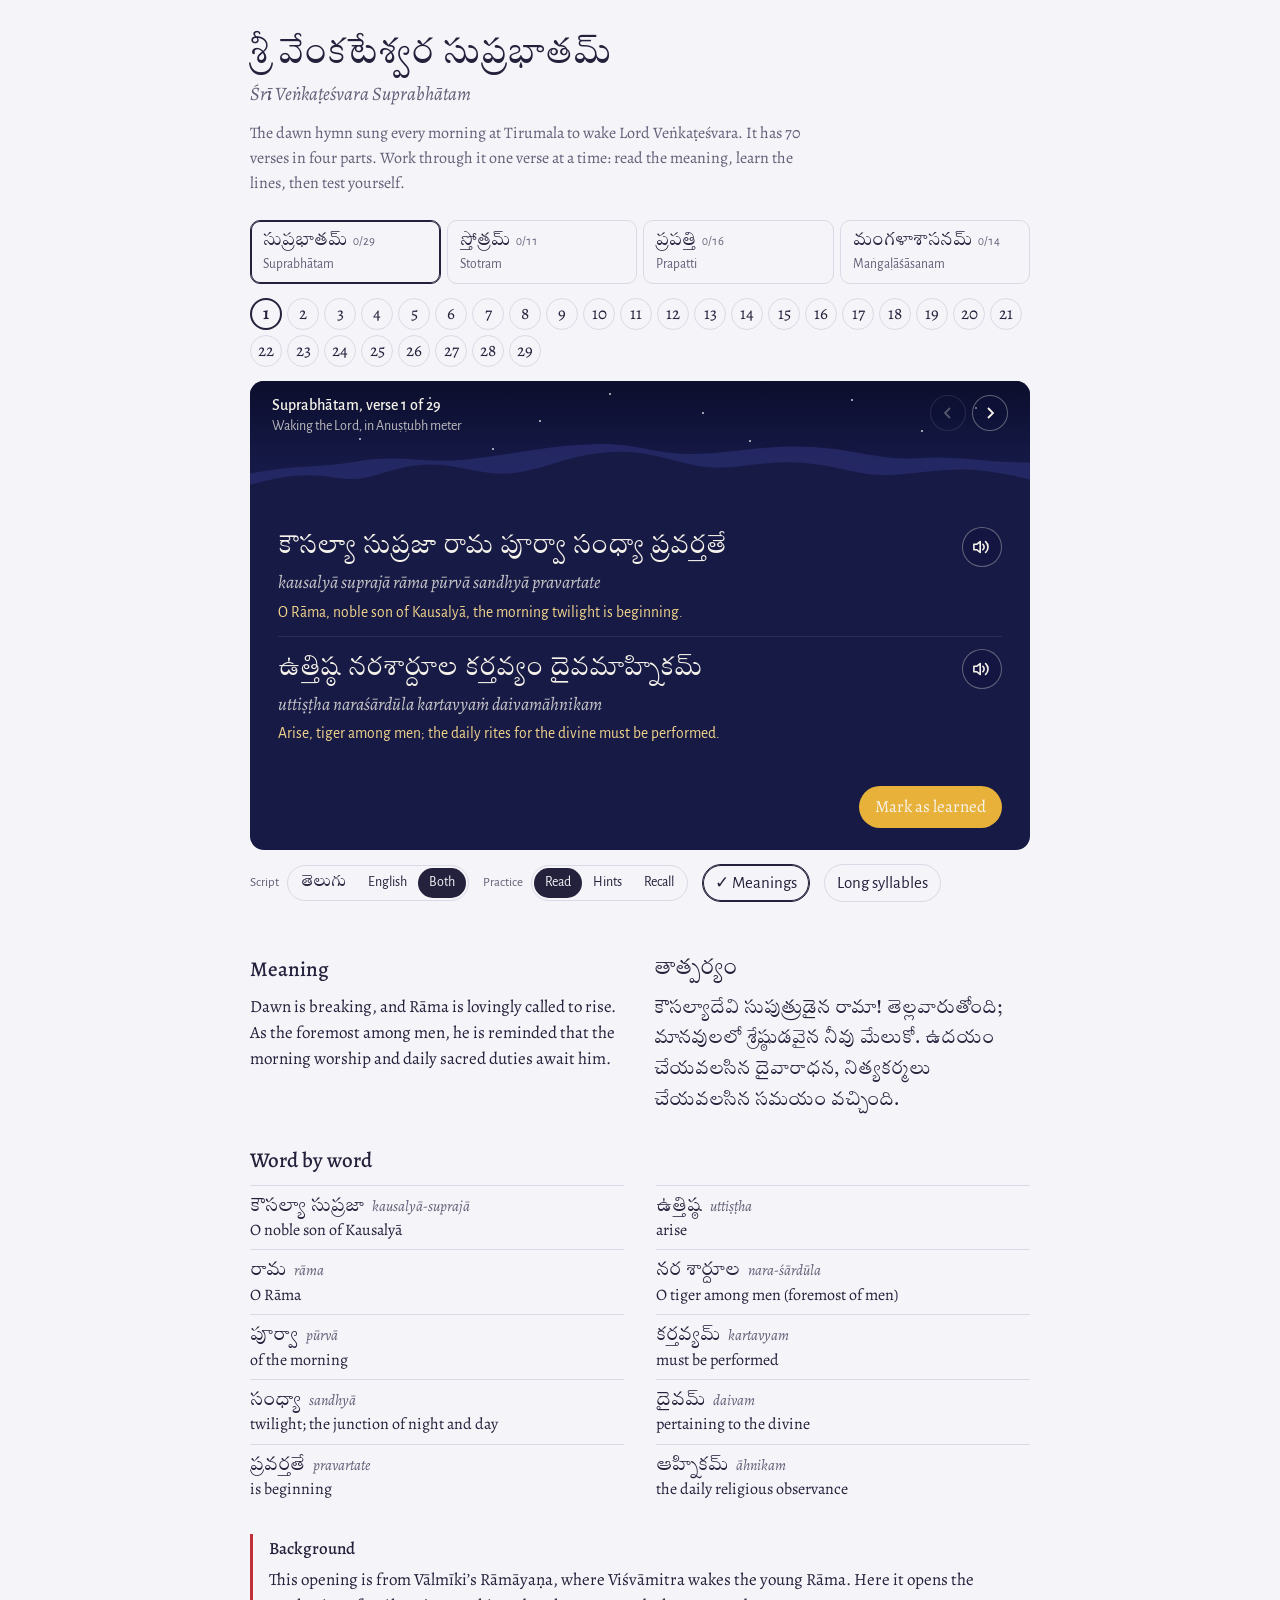
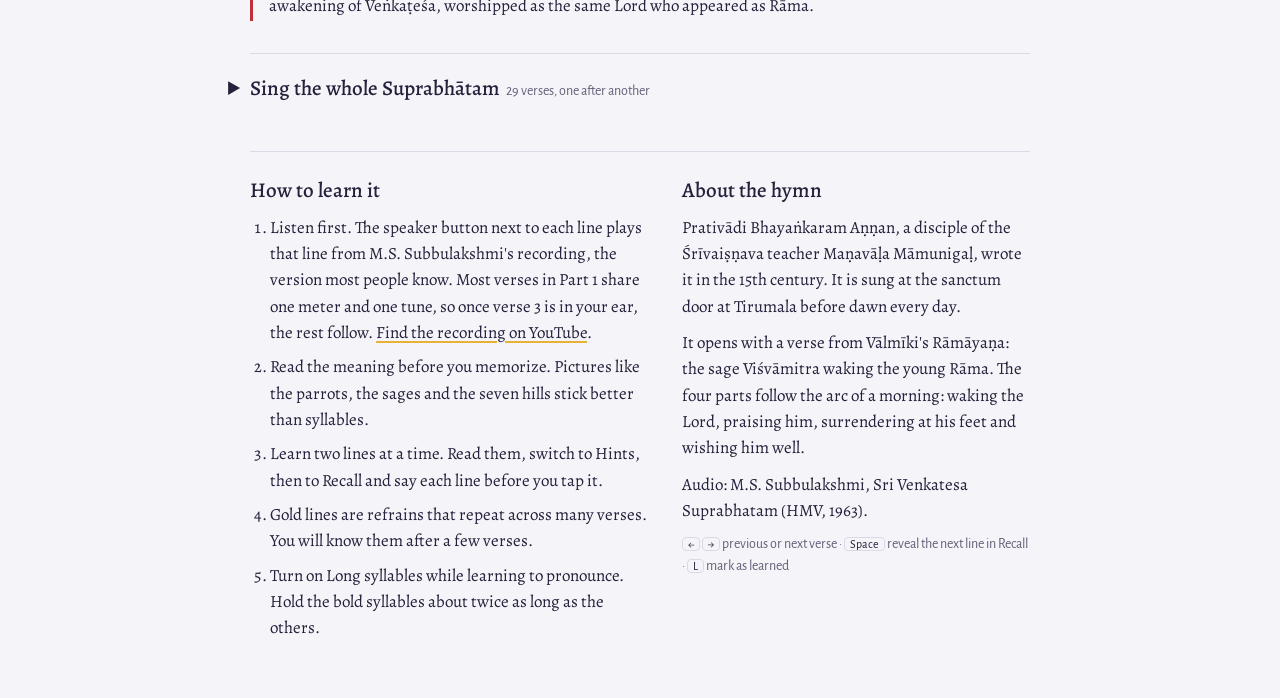
==== commit 0eb7b26c: "Add per-line audio from M.S. Subbulakshmi to Suprabhatam page Each line now has a speaker button tha" ====
--- a/static/suprabhatam/index.html
+++ b/static/suprabhatam/index.html
@@ -119,6 +119,21 @@
 .verse { padding: 6px 28px 28px; }
 .line { padding: 12px 0 12px; border-bottom: 1px solid rgba(246,243,234,.09); }
 .line:last-child { border-bottom: 0; }
+.line.has-audio { position: relative; padding-right: 50px; }
+.line-audio {
+  position: absolute; top: 12px; right: 0; width: 40px; height: 40px; padding: 0;
+  border: 1px solid rgba(246,243,234,.35); border-radius: 50%; background: rgba(16,19,58,.35);
+  color: var(--camphor); cursor: pointer; display: grid; place-items: center;
+}
+.line-audio:hover { background: rgba(246,243,234,.1); }
+.line-audio[aria-pressed="true"] { color: var(--turmeric); border-color: var(--turmeric); }
+.line-audio svg { width: 18px; height: 18px; }
+.line-audio[aria-busy="true"]::after {
+  content: ""; position: absolute; bottom: 3px; width: 4px; height: 4px; border-radius: 50%;
+  background: var(--turmeric); animation: audio-pulse .7s ease-in-out infinite alternate;
+}
+@keyframes audio-pulse { to { opacity: .25; } }
+@media (prefers-reduced-motion: reduce) { .line-audio[aria-busy="true"]::after { animation: none; } }
 .l-te { font-family: var(--te); font-size: 25px; line-height: 1.6; overflow-wrap: anywhere; }
 .l-ia { font-family: var(--lat); font-style: italic; font-size: 18px; line-height: 1.45; color: rgba(246,243,234,.78); overflow-wrap: anywhere; }
 .l-te + .l-ia { margin-top: 2px; }
@@ -320,7 +335,7 @@
     <div>
       <h2>How to learn it</h2>
       <ol>
-        <li>Listen first. M.S. Subbulakshmi's recording is the version most people know. Most verses in Part 1 share one meter and one tune, so once verse 3 is in your ear, the rest follow. <a href="https://www.youtube.com/results?search_query=M.S.+Subbulakshmi+Venkatesa+Suprabhatam" target="_blank" rel="noopener">Find the recording on YouTube</a>.</li>
+        <li>Listen first. The speaker button next to each line plays that line from M.S. Subbulakshmi's recording, the version most people know. Most verses in Part 1 share one meter and one tune, so once verse 3 is in your ear, the rest follow. <a href="https://www.youtube.com/results?search_query=M.S.+Subbulakshmi+Venkatesa+Suprabhatam" target="_blank" rel="noopener">Find the recording on YouTube</a>.</li>
         <li>Read the meaning before you memorize. Pictures like the parrots, the sages and the seven hills stick better than syllables.</li>
         <li>Learn two lines at a time. Read them, switch to Hints, then to Recall and say each line before you tap it.</li>
         <li>Gold lines are refrains that repeat across many verses. You will know them after a few verses.</li>
@@ -331,6 +346,7 @@
       <h2>About the hymn</h2>
       <p>Prativādi Bhayaṅkaram Aṇṇan, a disciple of the Śrīvaiṣṇava teacher Maṇavāḷa Māmunigaḷ, wrote it in the 15th century. It is sung at the sanctum door at Tirumala before dawn every day.</p>
       <p>It opens with a verse from Vālmīki's Rāmāyaṇa: the sage Viśvāmitra waking the young Rāma. The four parts follow the arc of a morning: waking the Lord, praising him, surrendering at his feet and wishing him well.</p>
+      <p>Audio: M.S. Subbulakshmi, Sri Venkatesa Suprabhatam (HMV, 1963).</p>
       <p class="keys"><kbd>←</kbd> <kbd>→</kbd> previous or next verse · <kbd>Space</kbd> reveal the next line in Recall · <kbd>L</kbd> mark as learned</p>
     </div>
   </section>
@@ -344,6 +360,8 @@
 
 <script>
 const DATA = [{"id":"suprabhatam-01","section":"suprabhatam","num":1,"meter":"Anuṣṭubh","lines":[{"te":"కౌసల్యా సుప్రజా రామ పూర్వా సంధ్యా ప్రవర్తతే","iast":"kausalyā suprajā rāma pūrvā sandhyā pravartate","meaning":"O Rāma, noble son of Kausalyā, the morning twilight is beginning."},{"te":"ఉత్తిష్ఠ నరశార్దూల కర్తవ్యం దైవమాహ్నికమ్","iast":"uttiṣṭha naraśārdūla kartavyaṁ daivamāhnikam","meaning":"Arise, tiger among men; the daily rites for the divine must be performed."}],"words":[{"te":"కౌసల్యా సుప్రజా","iast":"kausalyā-suprajā","meaning":"O noble son of Kausalyā"},{"te":"రామ","iast":"rāma","meaning":"O Rāma"},{"te":"పూర్వా","iast":"pūrvā","meaning":"of the morning"},{"te":"సంధ్యా","iast":"sandhyā","meaning":"twilight; the junction of night and day"},{"te":"ప్రవర్తతే","iast":"pravartate","meaning":"is beginning"},{"te":"ఉత్తిష్ఠ","iast":"uttiṣṭha","meaning":"arise"},{"te":"నర శార్దూల","iast":"nara-śārdūla","meaning":"O tiger among men (foremost of men)"},{"te":"కర్తవ్యమ్","iast":"kartavyam","meaning":"must be performed"},{"te":"దైవమ్","iast":"daivam","meaning":"pertaining to the divine"},{"te":"ఆహ్నికమ్","iast":"āhnikam","meaning":"the daily religious observance"}],"summary":"Dawn is breaking, and Rāma is lovingly called to rise. As the foremost among men, he is reminded that the morning worship and daily sacred duties await him.","tatparyam":"కౌసల్యాదేవి సుపుత్రుడైన రామా! తెల్లవారుతోంది; మానవులలో శ్రేష్ఠుడవైన నీవు మేలుకో. ఉదయం చేయవలసిన దైవారాధన, నిత్యకర్మలు చేయవలసిన సమయం వచ్చింది.","note":"This opening is from Vālmīki’s Rāmāyaṇa, where Viśvāmitra wakes the young Rāma. Here it opens the awakening of Veṅkaṭeśa, worshipped as the same Lord who appeared as Rāma."},{"id":"suprabhatam-02","section":"suprabhatam","num":2,"meter":"Anuṣṭubh","lines":[{"te":"ఉత్తిష్ఠోత్తిష్ఠ గోవింద ఉత్తిష్ఠ గరుడధ్వజ","iast":"uttiṣṭhottiṣṭha govinda uttiṣṭha garuḍadhvaja","meaning":"Arise, arise, Govinda! Arise, Lord whose banner bears Garuḍa!"},{"te":"ఉత్తిష్ఠ కమలాకాంత త్రైలోక్యం మంగళం కురు","iast":"uttiṣṭha kamalākānta trailokyaṁ maṅgalaṁ kuru","meaning":"Arise, beloved of Kamalā; make the three worlds auspicious."}],"words":[{"te":"ఉత్తిష్ఠ ఉత్తిష్ఠ","iast":"uttiṣṭha-uttiṣṭha","meaning":"arise, arise"},{"te":"గోవింద","iast":"govinda","meaning":"O Govinda"},{"te":"ఉత్తిష్ఠ","iast":"uttiṣṭha","meaning":"arise"},{"te":"గరుడ ధ్వజ","iast":"garuḍa-dhvaja","meaning":"O Lord with Garuḍa on your banner"},{"te":"ఉత్తిష్ఠ","iast":"uttiṣṭha","meaning":"arise"},{"te":"కమలా కాంత","iast":"kamalā-kānta","meaning":"O beloved of Kamalā (Lakṣmī)"},{"te":"త్రైలోక్యమ్","iast":"trailokyam","meaning":"the three worlds"},{"te":"మంగళమ్","iast":"maṅgalam","meaning":"auspicious; blessed"},{"te":"కురు","iast":"kuru","meaning":"make"}],"summary":"Govinda is called again and again to wake. As Lakṣmī’s beloved and the Lord whose banner bears Garuḍa, he is asked to bring well-being to all three worlds.","tatparyam":"గోవిందా, మేలుకో! గరుడుని పతాకంగా కలిగిన స్వామీ, లక్ష్మీదేవి ప్రియుడా, మేలుకో. మూడు లోకాలకూ మంగళం కలిగించు.","note":"Kamalā, “the lotus lady,” is Lakṣmī. Garuḍa is Viṣṇu’s divine mount and also the emblem on his banner."},{"id":"suprabhatam-03","section":"suprabhatam","num":3,"meter":"Vasantatilakā","lines":[{"te":"మాతస్సమస్త జగతాం మధుకైటభారేః","iast":"mātassamasta jagatāṁ madhukaiṭabhāreḥ","meaning":"O mother of all the worlds, who belongs to the destroyer of Madhu and Kaiṭabha…"},{"te":"వక్షోవిహారిణి మనోహర దివ్యమూర్తే","iast":"vakṣovihāriṇi manohara divyamūrte","meaning":"…who delights upon his chest, whose divine form captivates the heart…"},{"te":"శ్రీస్వామిని శ్రితజనప్రియ దానశీలే","iast":"śrīsvāmini śritajanapriya dānaśīle","meaning":"…O revered mistress, whose nature is to grant what those seeking refuge desire…"},{"te":"శ్రీవేంకటేశ దయితే తవ సుప్రభాతమ్","iast":"śrīveṅkaṭeśa dayite tava suprabhātam","meaning":"…O beloved of Śrī Veṅkaṭeśa, may your dawn be auspicious."}],"words":[{"te":"మాతః","iast":"mātaḥ","meaning":"O mother"},{"te":"సమస్త జగతామ్","iast":"samasta-jagatām","meaning":"of all the worlds"},{"te":"మధు కైటభ అరేః","iast":"madhu-kaiṭabha-areḥ","meaning":"of the enemy of Madhu and Kaiṭabha (Viṣṇu)"},{"te":"వక్షో విహారిణి","iast":"vakṣo-vihāriṇi","meaning":"O one who delights upon his chest"},{"te":"మనోహర","iast":"manohara","meaning":"captivating the heart"},{"te":"దివ్య మూర్తే","iast":"divya-mūrte","meaning":"O one of divine form"},{"te":"శ్రీ స్వామిని","iast":"śrī-svāmini","meaning":"O revered divine mistress"},{"te":"శ్రిత జన","iast":"śrita-jana","meaning":"people who have sought refuge"},{"te":"ప్రియ","iast":"priya","meaning":"what is dear or desired"},{"te":"దాన శీలే","iast":"dāna-śīle","meaning":"O one whose nature is to give"},{"te":"శ్రీ వేంకటేశ దయితే","iast":"śrī-veṅkaṭeśa-dayite","meaning":"O beloved of Śrī Veṅkaṭeśa"},{"te":"తవ","iast":"tava","meaning":"your"},{"te":"సుప్రభాతమ్","iast":"suprabhātam","meaning":"auspicious dawn"}],"summary":"The hymn turns to Lakṣmī, mother of every world and beloved of Veṅkaṭeśa. She dwells upon Viṣṇu’s chest, shines with captivating divine beauty, and generously grants the wishes of those who seek refuge. The devotees wish her an auspicious dawn.","tatparyam":"సకల లోకాల తల్లీ, మధుకైటభులను సంహరించిన విష్ణుమూర్తి వక్షస్థలంలో విహరించే లక్ష్మీదేవీ! మనోహరమైన దివ్యరూపంతో, శరణు కోరినవారికి ఇష్టమైనవి ప్రసాదించే స్వభావంతో వెలిగే వేంకటేశుని ప్రియురాలా, నీకు శుభోదయం.","note":"Verses 3 and 4 address Lakṣmī. In Śrīvaiṣṇava worship, approaching the Lord through his compassionate consort expresses trust in her motherly intercession."},{"id":"suprabhatam-04","section":"suprabhatam","num":4,"meter":"Mañjubhāṣiṇī","lines":[{"te":"తవ సుప్రభాతమరవిందలోచనే","iast":"tava suprabhātamaravindalocane","meaning":"May your dawn be auspicious, O lotus-eyed goddess…"},{"te":"భవతు ప్రసన్నముఖచంద్రమండలే","iast":"bhavatu prasannamukhacandramaṇḍale","meaning":"…whose serene face is like the full disc of the moon…"},{"te":"విధిశంకరేంద్రవనితాభిరర్చితే","iast":"vidhiśaṅkarendravanitābhirarcite","meaning":"…who is worshipped by the wives of Brahmā, Śiva, and Indra…"},{"te":"వృషశైలనాథదయితే దయానిధే","iast":"vṛṣaśailanāthadayite dayānidhe","meaning":"…O beloved of the Lord of Vṛṣaśaila, treasure of compassion."}],"words":[{"te":"తవ","iast":"tava","meaning":"your"},{"te":"సుప్రభాతమ్","iast":"suprabhātam","meaning":"auspicious dawn"},{"te":"అరవింద లోచనే","iast":"aravinda-locane","meaning":"O lotus-eyed one"},{"te":"భవతు","iast":"bhavatu","meaning":"may it be"},{"te":"ప్రసన్న","iast":"prasanna","meaning":"serene; radiant"},{"te":"ముఖ చంద్ర మండలే","iast":"mukha-candra-maṇḍale","meaning":"O one whose face is like the moon’s disc"},{"te":"విధి శంకర ఇంద్ర","iast":"vidhi-śaṅkara-indra","meaning":"Brahmā, Śiva, and Indra"},{"te":"వనితాభిః","iast":"vanitābhiḥ","meaning":"by their consorts"},{"te":"అర్చితే","iast":"arcite","meaning":"O worshipped one"},{"te":"వృష శైల నాథ దయితే","iast":"vṛṣa-śaila-nātha-dayite","meaning":"O beloved of the Lord of Vṛṣa Hill"},{"te":"దయా నిధే","iast":"dayā-nidhe","meaning":"O treasure of compassion"}],"summary":"Lakṣmī is greeted as the lotus-eyed goddess whose calm, radiant face resembles the full moon. Worshipped by the consorts of Brahmā, Śiva, and Indra, she is the beloved of the Lord of the sacred hill and a treasure of compassion. May her morning be blessed.","tatparyam":"తామరల వంటి కన్నులు, ప్రశాంతంగా చంద్రబింబంలా వెలిగే ముఖం కలిగిన లక్ష్మీదేవీ! బ్రహ్మ, శివుడు, ఇంద్రుని భార్యలు పూజించే తల్లీ, వృషశైలనాథుని ప్రియురాలా, దయానిధీ, నీకు మంగళకరమైన ఉదయం కలగాలి.","note":"Vidhi is Brahmā, Śaṅkara is Śiva, and their consorts, together with Indra’s, worship Lakṣmī. This verse uses Mañjubhāṣiṇī, giving it a different cadence from the surrounding Vasantatilakā verses."},{"id":"suprabhatam-05","section":"suprabhatam","num":5,"meter":"Vasantatilakā","lines":[{"te":"అత్ర్యాదిసప్తఋషయస్సముపాస్య సంధ్యామ్","iast":"atryādisaptaṛṣayassamupāsya sandhyām","meaning":"The seven sages beginning with Atri, having performed their twilight worship…"},{"te":"ఆకాశసింధుకమలాని మనోహరాణి","iast":"ākāśasindhukamalāni manoharāṇi","meaning":"…have taken beautiful lotuses from the heavenly river…"},{"te":"ఆదాయ పాదయుగమర్చయితుం ప్రపన్నాః","iast":"ādāya pādayugamarcayituṁ prapannāḥ","meaning":"…and have come to worship your pair of feet."},{"te":"శేషాద్రిశేఖర విభో తవ సుప్రభాతమ్","iast":"śeṣādriśekhara vibho tava suprabhātam","meaning":"O all-powerful Lord who crowns Śeṣādri, may your dawn be auspicious."}],"words":[{"te":"అత్రి ఆది","iast":"atri-ādi","meaning":"Atri and the others"},{"te":"సప్త ఋషయః","iast":"sapta-ṛṣayaḥ","meaning":"the seven sages"},{"te":"సముపాస్య","iast":"samupāsya","meaning":"having duly worshipped"},{"te":"సంధ్యామ్","iast":"sandhyām","meaning":"the twilight observance"},{"te":"ఆకాశ సింధు","iast":"ākāśa-sindhu","meaning":"the heavenly river"},{"te":"కమలాని","iast":"kamalāni","meaning":"lotuses"},{"te":"మనోహరాణి","iast":"manoharāṇi","meaning":"beautiful; captivating"},{"te":"ఆదాయ","iast":"ādāya","meaning":"having taken"},{"te":"పాద యుగమ్","iast":"pāda-yugam","meaning":"the pair of feet"},{"te":"అర్చయితుమ్","iast":"arcayitum","meaning":"to worship"},{"te":"ప్రపన్నాః","iast":"prapannāḥ","meaning":"have approached"},{"te":"శేషాద్రి శేఖర","iast":"śeṣādri-śekhara","meaning":"O crown of Śeṣādri"},{"te":"విభో","iast":"vibho","meaning":"O all-powerful Lord"},{"te":"తవ","iast":"tava","meaning":"your"},{"te":"సుప్రభాతమ్","iast":"suprabhātam","meaning":"auspicious dawn"}],"summary":"The seven sages, led by Atri, have completed their morning sandhyā worship. Carrying lovely lotuses from the heavenly river, they have come to worship the Lord’s two feet. They greet the Lord who adorns Śeṣādri with an auspicious dawn.","tatparyam":"అత్రి మొదలైన సప్తర్షులు ఉదయపు సంధ్యావందనం పూర్తి చేశారు. ఆకాశగంగలోని అందమైన తామరలను తీసుకొని నీ రెండు పాదాలను పూజించడానికి వచ్చారు. శేషాద్రికి శిరోభూషణమైన స్వామీ, నీకు శుభోదయం.","note":"Ākāśasindhu means “heavenly river,” traditionally understood as Ākāśagaṅgā. The sages first complete their prescribed morning observance and then bring flowers for the Lord’s worship."},{"id":"suprabhatam-06","section":"suprabhatam","num":6,"meter":"Vasantatilakā","lines":[{"te":"పంచాననాబ్జభవషణ్ముఖవాసవాద్యాః","iast":"pañcānanābjabhavaṣaṇmukhavāsavādyāḥ","meaning":"The five-faced Śiva, lotus-born Brahmā, six-faced Skanda, Indra, and the others…"},{"te":"త్రైవిక్రమాదిచరితం విబుధాః స్తువంతి","iast":"traivikramādicaritaṁ vibudhāḥ stuvanti","meaning":"…the gods, are praising your deeds as Trivikrama and in other forms."},{"te":"భాషాపతిః పఠతి వాసరశుద్ధిమారాత్","iast":"bhāṣāpatiḥ paṭhati vāsaraśuddhimārāt","meaning":"Bṛhaspati reads out the day’s auspicious calendar details nearby."},{"te":"శేషాద్రిశేఖర విభో తవ సుప్రభాతమ్","iast":"śeṣādriśekhara vibho tava suprabhātam","meaning":"O all-powerful Lord who crowns Śeṣādri, may your dawn be auspicious."}],"words":[{"te":"పంచ ఆనన","iast":"pañca-ānana","meaning":"the five-faced one (Śiva)"},{"te":"అబ్జ భవ","iast":"abja-bhava","meaning":"the lotus-born one (Brahmā)"},{"te":"షణ్ ముఖ","iast":"ṣaṇ-mukha","meaning":"the six-faced one (Skanda)"},{"te":"వాసవ ఆద్యాః","iast":"vāsava-ādyāḥ","meaning":"Indra and the others"},{"te":"త్రైవిక్రమ ఆది చరితమ్","iast":"traivikrama-ādi-caritam","meaning":"your deeds as Trivikrama and in other forms"},{"te":"విబుధాః","iast":"vibudhāḥ","meaning":"the gods"},{"te":"స్తువంతి","iast":"stuvanti","meaning":"praise"},{"te":"భాషా పతిః","iast":"bhāṣā-patiḥ","meaning":"the lord of speech (Bṛhaspati)"},{"te":"పఠతి","iast":"paṭhati","meaning":"recites; reads out"},{"te":"వాసర శుద్ధిమ్","iast":"vāsara-śuddhim","meaning":"the day’s calendrical particulars"},{"te":"ఆరాత్","iast":"ārāt","meaning":"nearby"},{"te":"శేషాద్రి శేఖర","iast":"śeṣādri-śekhara","meaning":"O crown of Śeṣādri"},{"te":"విభో","iast":"vibho","meaning":"O all-powerful Lord"},{"te":"తవ","iast":"tava","meaning":"your"},{"te":"సుప్రభాతమ్","iast":"suprabhātam","meaning":"auspicious dawn"}],"summary":"Śiva, Brahmā, Skanda, Indra, and the other gods praise the Lord’s mighty deeds, including his manifestation as Trivikrama. Nearby, Bṛhaspati announces the day’s calendar particulars. All are ready to begin the morning in the Lord’s presence.","tatparyam":"పంచముఖుడైన శివుడు, తామరలో పుట్టిన బ్రహ్మ, ఆరుముఖాల కుమారస్వామి, ఇంద్రుడు మొదలైన దేవతలు నీ త్రివిక్రమాది అవతారాల మహిమలను స్తుతిస్తున్నారు. బృహస్పతి సమీపంలో ఈ రోజు పంచాంగ విశేషాలను చదువుతున్నాడు. శేషాద్రిపై వెలసిన ప్రభూ, నీకు శుభోదయం.","note":"Trivikrama is Viṣṇu as Vāmana expanded to stride across the worlds. Bhāṣāpati here is Bṛhaspati, the gods’ teacher; vāsaraśuddhi refers to announcing the day’s ritual calendar."},{"id":"suprabhatam-07","section":"suprabhatam","num":7,"meter":"Vasantatilakā","lines":[{"te":"ఈషత్ప్రఫుల్లసరసీరుహనారికేల","iast":"īṣatpraphullasarasīruhanārikela","meaning":"From the just-opening lotuses, coconut trees…"},{"te":"పూగద్రుమాదిసుమనోహరపాలికానామ్","iast":"pūgadrumādisumanoharapālikānām","meaning":"…and enchanting rows of areca palms and other trees…"},{"te":"ఆవాతి మందమనిలః సహ దివ్యగంధైః","iast":"āvāti mandamanilaḥ saha divyagandhaiḥ","meaning":"…a breeze blows gently, carrying their heavenly fragrances."},{"te":"శేషాద్రిశేఖర విభో తవ సుప్రభాతమ్","iast":"śeṣādriśekhara vibho tava suprabhātam","meaning":"O all-powerful Lord who crowns Śeṣādri, may your dawn be auspicious."}],"words":[{"te":"ఈషత్ ప్రఫుల్ల","iast":"īṣat-praphulla","meaning":"just beginning to blossom"},{"te":"సరసీరుహ","iast":"sarasīruha","meaning":"lotuses"},{"te":"నారికేల","iast":"nārikela","meaning":"coconut trees"},{"te":"పూగ ద్రుమ ఆది","iast":"pūga-druma-ādi","meaning":"areca palms and other trees"},{"te":"సు మనోహర","iast":"su-manohara","meaning":"very lovely"},{"te":"పాలికానామ్","iast":"pālikānām","meaning":"of the rows or groupings"},{"te":"ఆవాతి","iast":"āvāti","meaning":"blows"},{"te":"మందమ్","iast":"mandam","meaning":"gently"},{"te":"అనిలః","iast":"anilaḥ","meaning":"the breeze"},{"te":"సహ","iast":"saha","meaning":"together with"},{"te":"దివ్య గంధైః","iast":"divya-gandhaiḥ","meaning":"heavenly fragrances"},{"te":"శేషాద్రి శేఖర","iast":"śeṣādri-śekhara","meaning":"O crown of Śeṣādri"},{"te":"విభో","iast":"vibho","meaning":"O all-powerful Lord"},{"te":"తవ","iast":"tava","meaning":"your"},{"te":"సుప్రభాతమ్","iast":"suprabhātam","meaning":"auspicious dawn"}],"summary":"A gentle breeze carries lovely scents from opening lotuses and the beautiful groupings of coconut, areca, and other trees. The freshness of the morning itself seems to greet the Lord on Śeṣādri. May his dawn be auspicious.","tatparyam":"కొద్దిగా వికసిస్తున్న తామరలు, కొబ్బరి చెట్లు, పోక చెట్లు మొదలైన అందమైన వరుసల నుంచి దివ్యమైన పరిమళాలను మోసుకుంటూ గాలి మెల్లగా వీస్తోంది. శేషాద్రికి శిరోభూషణమైన ప్రభూ, నీకు శుభోదయం.","note":"Sarasīruha literally means “that which grows in a lake,” here the lotus; pūga is the areca palm. In praphulla, pronounce ph as an aspirated p, with a small breath after it."},{"id":"suprabhatam-08","section":"suprabhatam","num":8,"meter":"Vasantatilakā","lines":[{"te":"ఉన్మీల్య నేత్రయుగముత్తమపంజరస్థాః","iast":"unmīlya netrayugamuttamapañjarasthāḥ","meaning":"The pet parrots in their fine cages open both eyes…"},{"te":"పాత్రావశిష్టకదలీఫలపాయసాని","iast":"pātrāvaśiṣṭakadalīphalapāyasāni","meaning":"…the bananas and milk pudding remaining in the vessels…"},{"te":"భుక్త్వా సలీలమథ కేలిశుకాః పఠంతి","iast":"bhuktvā salīlamatha keliśukāḥ paṭhanti","meaning":"…having eaten, the pet parrots then recite playfully."},{"te":"శేషాద్రిశేఖర విభో తవ సుప్రభాతమ్","iast":"śeṣādriśekhara vibho tava suprabhātam","meaning":"O all-powerful Lord who crowns Śeṣādri, may your dawn be auspicious."}],"words":[{"te":"ఉన్మీల్య","iast":"unmīlya","meaning":"having opened"},{"te":"నేత్ర యుగమ్","iast":"netra-yugam","meaning":"the pair of eyes"},{"te":"ఉత్తమ పంజర స్థాః","iast":"uttama-pañjara-sthāḥ","meaning":"dwelling in fine cages"},{"te":"పాత్ర అవశిష్ట","iast":"pātra-avaśiṣṭa","meaning":"remaining in the vessels"},{"te":"కదలీ ఫల","iast":"kadalī-phala","meaning":"bananas"},{"te":"పాయసాని","iast":"pāyasāni","meaning":"milk puddings"},{"te":"భుక్త్వా","iast":"bhuktvā","meaning":"having eaten"},{"te":"సలీలమ్","iast":"salīlam","meaning":"playfully; with ease"},{"te":"అథ","iast":"atha","meaning":"then"},{"te":"కేలి శుకాః","iast":"keli-śukāḥ","meaning":"pet parrots"},{"te":"పఠంతి","iast":"paṭhanti","meaning":"recite"},{"te":"శేషాద్రి శేఖర","iast":"śeṣādri-śekhara","meaning":"O crown of Śeṣādri"},{"te":"విభో","iast":"vibho","meaning":"O all-powerful Lord"},{"te":"తవ","iast":"tava","meaning":"your"},{"te":"సుప్రభాతమ్","iast":"suprabhātam","meaning":"auspicious dawn"}],"summary":"The pet parrots wake in their fine cages and open their eyes. After eating the bananas and milk pudding left in the vessels, they begin to recite playfully. Their voices join the morning greeting to the Lord of Śeṣādri.","tatparyam":"మంచి పంజరాల్లో ఉన్న పెంపుడు చిలుకలు కళ్లు తెరిచాయి. పాత్రల్లో మిగిలిన అరటిపండ్లు, పాయసం తిని, ఆ తరువాత సరదాగా పలుకులు వల్లిస్తున్నాయి. శేషాద్రినాథా, నీకు శుభోదయం.","note":"Pāyasa is a sweet milk preparation, commonly made with rice. Keliśuka means a parrot kept for companionship and play; paṭhanti evokes its learned recitation."},{"id":"suprabhatam-09","section":"suprabhatam","num":9,"meter":"Vasantatilakā","lines":[{"te":"తంత్రీప్రకర్షమధురస్వనయా విపంచ్యా","iast":"tantrīprakarṣamadhurasvanayā vipañcyā","meaning":"With a vīṇā whose drawn strings produce a sweet sound…"},{"te":"గాయత్యనంతచరితం తవ నారదోఽపి","iast":"gāyatyanantacaritaṁ tava nārado'pi","meaning":"…Nārada too sings your boundless deeds…"},{"te":"భాషాసమగ్రమసకృత్కరచారరమ్యమ్","iast":"bhāṣāsamagramasakṛtkaracāraramyam","meaning":"…again and again, fully expressed in words and beautiful with graceful hand movements."},{"te":"శేషాద్రిశేఖర విభో తవ సుప్రభాతమ్","iast":"śeṣādriśekhara vibho tava suprabhātam","meaning":"O all-powerful Lord who crowns Śeṣādri, may your dawn be auspicious."}],"words":[{"te":"తంత్రీ ప్రకర్ష","iast":"tantrī-prakarṣa","meaning":"drawing or plucking the strings"},{"te":"మధుర స్వనయా","iast":"madhura-svanayā","meaning":"with sweet sound"},{"te":"విపంచ్యా","iast":"vipañcyā","meaning":"with a vīṇā (stringed instrument)"},{"te":"గాయతి","iast":"gāyati","meaning":"sings"},{"te":"అనంత చరితమ్","iast":"ananta-caritam","meaning":"the boundless story of your deeds"},{"te":"తవ","iast":"tava","meaning":"your"},{"te":"నారదః అపి","iast":"nāradaḥ-api","meaning":"Nārada too"},{"te":"భాషా సమగ్రమ్","iast":"bhāṣā-samagram","meaning":"fully expressed in words"},{"te":"అసకృత్","iast":"asakṛt","meaning":"repeatedly"},{"te":"కర చార రమ్యమ్","iast":"kara-cāra-ramyam","meaning":"beautiful with graceful movements of the hands"},{"te":"శేషాద్రి శేఖర","iast":"śeṣādri-śekhara","meaning":"O crown of Śeṣādri"},{"te":"విభో","iast":"vibho","meaning":"O all-powerful Lord"},{"te":"తవ","iast":"tava","meaning":"your"},{"te":"సుప్రభాతమ్","iast":"suprabhātam","meaning":"auspicious dawn"}],"summary":"Nārada sings the Lord’s endless deeds again and again, accompanied by the sweet sound of his vīṇā. The song is complete in its words and beautiful with the graceful movements of his hands. His music offers another loving morning greeting to the Lord.","tatparyam":"నారదుడు కూడా వీణ తీగలను మీటి మధురమైన స్వరంతో నీ అంతులేని లీలలను పదేపదే పాడుతున్నాడు. చక్కని పదాలతో, మనోహరమైన చేతి కదలికలతో ఆ గానం సాగుతోంది. శేషాద్రిపై వెలసిన ప్రభూ, నీకు శుభోదయం.","note":"Vipañcī names a kind of vīṇā. Karacāra is the graceful movement of the hands, naturally understood here in Nārada’s musical performance."},{"id":"suprabhatam-10","section":"suprabhatam","num":10,"meter":"Vasantatilakā","lines":[{"te":"భృంగావలీ చ మకరందరసానువిద్ధ","iast":"bhṛṅgāvalī ca makarandarasānuviddha","meaning":"And a swarm of bees, with nectar-infused…"},{"te":"ఝంకారగీతనినదైః సహ సేవనాయ","iast":"jhaṅkāragītaninadaiḥ saha sevanāya","meaning":"…buzzing songs and humming sounds, sets out to serve you…"},{"te":"నిర్యాత్యుపాంతసరసీకమలోదరేభ్యః","iast":"niryātyupāntasarasīkamalodarebhyaḥ","meaning":"…emerging from the interiors of lotuses in the nearby pond."},{"te":"శేషాద్రిశేఖర విభో తవ సుప్రభాతమ్","iast":"śeṣādriśekhara vibho tava suprabhātam","meaning":"O all-powerful Lord who crowns Śeṣādri, may your dawn be auspicious."}],"words":[{"te":"భృంగ ఆవలీ","iast":"bhṛṅga-āvalī","meaning":"a swarm of bees"},{"te":"చ","iast":"ca","meaning":"and"},{"te":"మకరంద రస అనువిద్ధ","iast":"makaranda-rasa-anuviddha","meaning":"imbued with the sweetness of nectar"},{"te":"ఝంకార గీత నినదైః","iast":"jhaṅkāra-gīta-ninadaiḥ","meaning":"with resounding songs of buzzing"},{"te":"సహ","iast":"saha","meaning":"together with"},{"te":"సేవనాయ","iast":"sevanāya","meaning":"for service or worship"},{"te":"నిర్యాతి","iast":"niryāti","meaning":"comes out"},{"te":"ఉపాంత సరసీ","iast":"upānta-sarasī","meaning":"the nearby pond"},{"te":"కమల ఉదరేభ్యః","iast":"kamala-udarebhyaḥ","meaning":"from inside the lotuses"},{"te":"శేషాద్రి శేఖర","iast":"śeṣādri-śekhara","meaning":"O crown of Śeṣādri"},{"te":"విభో","iast":"vibho","meaning":"O all-powerful Lord"},{"te":"తవ","iast":"tava","meaning":"your"},{"te":"సుప్రభాతమ్","iast":"suprabhātam","meaning":"auspicious dawn"}],"summary":"Bees emerge from the lotuses of the nearby pond, their humming rich with the sweetness of nectar. The poet imagines their buzzing as songs offered in service to the Lord. Nature joins the worshipers in wishing him an auspicious dawn.","tatparyam":"దగ్గరలోని కొలనులో తామరల లోపలి నుంచి తుమ్మెదల గుంపు బయటకు వస్తోంది. పూల మకరందపు మాధుర్యంతో నిండిన వాటి గుంజన గీతాలు నీ సేవ కోసం వినిపిస్తున్నట్లున్నాయి. శేషాద్రినాథా, నీకు శుభోదయం.","note":"The compound makarandarasānuviddha continues into jhaṅkāragītaninadaiḥ on the next line. The bees’ natural humming is poetically heard as devotional music."},{"id":"suprabhatam-11","section":"suprabhatam","num":11,"meter":"Vasantatilakā","lines":[{"te":"యోషాగణేన వరదధ్ని విమథ్యమానే","iast":"yoṣāgaṇena varadadhni vimathyamāne","meaning":"As fine curd is being churned by groups of women…"},{"te":"ఘోషాలయేషు దధిమంథనతీవ్రఘోషాః","iast":"ghoṣālayeṣu dadhimanthanatīvraghoṣāḥ","meaning":"…in the cowherds’ homes, with loud sounds of curd-churning…"},{"te":"రోషాత్కలిం విదధతే కకుభశ్చ కుంభాః","iast":"roṣātkaliṁ vidadhate kakubhaśca kumbhāḥ","meaning":"…the pots and the directions seem angrily to quarrel with one another."},{"te":"శేషాద్రిశేఖర విభో తవ సుప్రభాతమ్","iast":"śeṣādriśekhara vibho tava suprabhātam","meaning":"O all-powerful Lord who crowns Śeṣādri, may your dawn be auspicious."}],"words":[{"te":"యోషా గణేన","iast":"yoṣā-gaṇena","meaning":"by a group of women"},{"te":"వర దధ్ని","iast":"vara-dadhni","meaning":"when the fine curd"},{"te":"విమథ్యమానే","iast":"vimathyamāne","meaning":"is being churned"},{"te":"ఘోష ఆలయేషు","iast":"ghoṣa-ālayeṣu","meaning":"in the cowherds’ homes"},{"te":"దధి మంథన","iast":"dadhi-manthana","meaning":"the churning of curd"},{"te":"తీవ్ర ఘోషాః","iast":"tīvra-ghoṣāḥ","meaning":"having loud sounds"},{"te":"రోషాత్","iast":"roṣāt","meaning":"as though in anger"},{"te":"కలిమ్","iast":"kalim","meaning":"a quarrel"},{"te":"విదధతే","iast":"vidadhate","meaning":"make; carry on"},{"te":"కకుభః","iast":"kakubhaḥ","meaning":"the directions"},{"te":"చ","iast":"ca","meaning":"and"},{"te":"కుంభాః","iast":"kumbhāḥ","meaning":"the pots"},{"te":"శేషాద్రి శేఖర","iast":"śeṣādri-śekhara","meaning":"O crown of Śeṣādri"},{"te":"విభో","iast":"vibho","meaning":"O all-powerful Lord"},{"te":"తవ","iast":"tava","meaning":"your"},{"te":"సుప్రభాతమ్","iast":"suprabhātam","meaning":"auspicious dawn"}],"summary":"In the cowherds’ homes, groups of women are churning fine curd. The pots rumble, and the sound echoes all around, as if the pots and the directions were noisily quarrelling. These familiar sounds of morning greet the Lord of Śeṣādri.","tatparyam":"గొల్లవారి ఇళ్లలో స్త్రీలు మంచి పెరుగును చిలుకుతున్నారు. కుండల్లో నుంచి వచ్చే పెద్ద శబ్దాలు దిక్కులన్నిటా ప్రతిధ్వనిస్తుంటే, కుండలూ దిక్కులూ కోపంగా పోట్లాడుతున్నట్లుంది. శేషాద్రిపై వెలసిన ప్రభూ, నీకు శుభోదయం.","note":"The quarrel is a playful personification of the pots’ churning sounds and their echoes. Kali here means “quarrel,” not the Kali age or the goddess Kālī."},{"id":"suprabhatam-12","section":"suprabhatam","num":12,"meter":"Vasantatilakā","lines":[{"te":"పద్మేశమిత్రశతపత్రగతాలివర్గాః","iast":"padmeśamitraśatapatragatālivargāḥ","meaning":"Swarms of bees dwelling in the lotuses, friends of the sun…"},{"te":"హర్తుం శ్రియం కువలయస్య నిజాంగలక్ష్మ్యా","iast":"hartuṁ śriyaṁ kuvalayasya nijāṅgalakṣmyā","meaning":"…as if to steal the blue water-lily’s beauty with the beauty of their own bodies…"},{"te":"భేరీనినాదమివ బిభ్రతి తీవ్రనాదమ్","iast":"bherīninādamiva bibhrati tīvranādam","meaning":"…raise a fierce hum like the roll of a great drum."},{"te":"శేషాద్రిశేఖర విభో తవ సుప్రభాతమ్","iast":"śeṣādriśekhara vibho tava suprabhātam","meaning":"O all-powerful Lord who crowns Śeṣādri, may your dawn be auspicious."}],"words":[{"te":"పద్మేశ","iast":"padmeśa","meaning":"the lord of lotuses (the sun)"},{"te":"మిత్ర","iast":"mitra","meaning":"a friend"},{"te":"శత పత్ర","iast":"śata-patra","meaning":"the hundred-petalled lotus"},{"te":"గత అలి వర్గాః","iast":"gata-ali-vargāḥ","meaning":"swarms of bees dwelling there"},{"te":"హర్తుమ్","iast":"hartum","meaning":"to take away; steal"},{"te":"శ్రియమ్","iast":"śriyam","meaning":"beauty; splendor"},{"te":"కువలయస్య","iast":"kuvalayasya","meaning":"of the blue water-lily"},{"te":"నిజ అంగ లక్ష్మ్యా","iast":"nija-aṅga-lakṣmyā","meaning":"with the beauty of their own bodies"},{"te":"భేరీ నినాదమ్","iast":"bherī-ninādam","meaning":"the resounding of a great drum"},{"te":"ఇవ","iast":"iva","meaning":"like"},{"te":"బిభ్రతి","iast":"bibhrati","meaning":"produce; bear"},{"te":"తీవ్ర నాదమ్","iast":"tīvra-nādam","meaning":"a loud, intense sound"},{"te":"శేషాద్రి శేఖర","iast":"śeṣādri-śekhara","meaning":"O crown of Śeṣādri"},{"te":"విభో","iast":"vibho","meaning":"O all-powerful Lord"},{"te":"తవ","iast":"tava","meaning":"your"},{"te":"సుప్రభాతమ్","iast":"suprabhātam","meaning":"auspicious dawn"}],"summary":"The bees in the sun-loving lotuses raise a hum like a great drum. The poet imagines them setting out to rival the blue water-lily, using the dark beauty of their own bodies to steal its splendor. Their lively music welcomes the Lord’s dawn.","tatparyam":"సూర్యునికి మిత్రాలైన తామరల్లో ఉన్న తుమ్మెదల గుంపులు పెద్ద భేరీ మోగినట్లు గట్టిగా గుంజరిస్తున్నాయి. తమ శరీరాల అందంతో నల్లకలువల శోభను దోచుకోవడానికి బయలుదేరినట్లున్నాయి. శేషాద్రినాథా, నీకు శుభోదయం.","note":"Padmeśa is the sun, the “lord of lotuses”; the lotus is his friend because it opens in sunlight. Kuvalaya is the blue water-lily, whose dark beauty is compared with that of the bees."},{"id":"suprabhatam-13","section":"suprabhatam","num":13,"meter":"Vasantatilakā","lines":[{"te":"శ్రీమన్నభీష్టవరదాఖిలలోకబంధో","iast":"śrīmannabhīṣṭavaradākhilalokabandho","meaning":"O Lord united with Śrī, giver of desired boons, friend of all the worlds…"},{"te":"శ్రీశ్రీనివాస జగదేకదయైకసింధో","iast":"śrīśrīnivāsa jagadekadayaikasindho","meaning":"…O glorious Śrīnivāsa, the one matchless ocean of compassion for the world…"},{"te":"శ్రీదేవతాగృహభుజాంతరదివ్యమూర్తే","iast":"śrīdevatāgṛhabhujāntaradivyamūrte","meaning":"…O divine one whose chest is the dwelling of Goddess Śrī…"},{"te":"శ్రీవేంకటాచలపతే తవ సుప్రభాతమ్","iast":"śrīveṅkaṭācalapate tava suprabhātam","meaning":"…O Lord of Śrī Veṅkaṭācala, may your dawn be auspicious."}],"words":[{"te":"శ్రీమన్","iast":"śrīman","meaning":"O Lord endowed with Śrī (Lakṣmī)"},{"te":"అభీష్ట వర ద","iast":"abhīṣṭa-vara-da","meaning":"O giver of desired boons"},{"te":"అఖిల లోక బంధో","iast":"akhila-loka-bandho","meaning":"O friend and kinsman of all the worlds"},{"te":"శ్రీ శ్రీనివాస","iast":"śrī-śrīnivāsa","meaning":"O glorious abode of Lakṣmī"},{"te":"జగద్ ఏక","iast":"jagad-eka","meaning":"unique in the world"},{"te":"దయా ఏక సింధో","iast":"dayā-eka-sindho","meaning":"O incomparable ocean of compassion"},{"te":"శ్రీ దేవతా","iast":"śrī-devatā","meaning":"Goddess Śrī (Lakṣmī)"},{"te":"గృహ","iast":"gṛha","meaning":"the dwelling"},{"te":"భుజ అంతర","iast":"bhuja-antara","meaning":"the space between the arms (the chest)"},{"te":"దివ్య మూర్తే","iast":"divya-mūrte","meaning":"O one of divine form"},{"te":"శ్రీ వేంకటాచల పతే","iast":"śrī-veṅkaṭācala-pate","meaning":"O Lord of Śrī Veṅkaṭa Hill"},{"te":"తవ","iast":"tava","meaning":"your"},{"te":"సుప్రభాతమ్","iast":"suprabhātam","meaning":"auspicious dawn"}],"summary":"The devotees greet the Lord as the giver of cherished boons and the caring friend of every world. He is Śrīnivāsa, Lakṣmī’s dwelling, and the world’s incomparable ocean of compassion. May the Lord of Veṅkaṭācala, whose divine chest is her home, have an auspicious dawn.","tatparyam":"లక్ష్మీదేవితో కూడిన స్వామీ, కోరిన వరాలను ఇచ్చేవాడా, సకల లోకాలకు బంధువా! అపారమైన దయాసముద్రమైన శ్రీనివాసా, నీ దివ్య వక్షస్థలం లక్ష్మీదేవి నివాసం. వేంకటాచలపతీ, నీకు శుభోదయం.","note":"Bhuja-antara literally means “the space between the arms,” referring to the chest. Both Śrīman and Śrīnivāsa emphasize the Lord’s inseparable association with Lakṣmī."},{"id":"suprabhatam-14","section":"suprabhatam","num":14,"meter":"Vasantatilakā","lines":[{"te":"శ్రీస్వామిపుష్కరిణికాప్లవనిర్మలాంగాః","iast":"śrīsvāmipuṣkariṇikāplavanirmalāṅgāḥ","meaning":"With their bodies purified by bathing in the sacred Svāmi Puṣkariṇī…"},{"te":"శ్రేయోర్థినో హరవిరించిసనందనాద్యాః","iast":"śreyorthino haraviriñcisanandanādyāḥ","meaning":"…Śiva, Brahmā, Sanandana, and the others, seeking the highest good…"},{"te":"ద్వారే వసంతి వరవేత్రహతోత్తమాంగాః","iast":"dvāre vasanti varavetrahatottamāṅgāḥ","meaning":"…wait at your doorway, their heads touched or struck by the fine staffs of the gatekeepers."},{"te":"శ్రీవేంకటాచలపతే తవ సుప్రభాతమ్","iast":"śrīveṅkaṭācalapate tava suprabhātam","meaning":"O Lord of Śrī Veṅkaṭācala, may your dawn be auspicious."}],"words":[{"te":"శ్రీ స్వామి పుష్కరిణికా","iast":"śrī-svāmi-puṣkariṇikā","meaning":"the sacred Svāmi Puṣkariṇī tank"},{"te":"ఆప్లవ","iast":"āplava","meaning":"bathing; immersion"},{"te":"నిర్మల అంగాః","iast":"nirmala-aṅgāḥ","meaning":"with purified bodies"},{"te":"శ్రేయః అర్థినః","iast":"śreyaḥ-arthinaḥ","meaning":"those seeking the highest good"},{"te":"హర","iast":"hara","meaning":"Śiva"},{"te":"విరించి","iast":"viriñci","meaning":"Brahmā"},{"te":"సనందన ఆద్యాః","iast":"sanandana-ādyāḥ","meaning":"Sanandana and the others"},{"te":"ద్వారే","iast":"dvāre","meaning":"at the doorway"},{"te":"వసంతి","iast":"vasanti","meaning":"stay; wait"},{"te":"వర వేత్ర","iast":"vara-vetra","meaning":"fine staffs"},{"te":"హత ఉత్తమ అంగాః","iast":"hata-uttama-aṅgāḥ","meaning":"whose heads have been touched or struck"},{"te":"శ్రీ వేంకటాచల పతే","iast":"śrī-veṅkaṭācala-pate","meaning":"O Lord of Śrī Veṅkaṭa Hill"},{"te":"తవ","iast":"tava","meaning":"your"},{"te":"సుప్రభాతమ్","iast":"suprabhātam","meaning":"auspicious dawn"}],"summary":"Śiva, Brahmā, Sanandana, and other exalted visitors have purified themselves by bathing in Svāmi Puṣkariṇī. Seeking the highest good, they wait eagerly at the Lord’s doorway, even as the gatekeepers’ staffs check their approach. May the Lord of Veṅkaṭācala have an auspicious dawn.","tatparyam":"స్వామి పుష్కరిణిలో స్నానం చేసి శరీరాలను పవిత్రం చేసుకున్న శివుడు, బ్రహ్మ, సనందనుడు మొదలైనవారు శ్రేయస్సును కోరుతూ నీ ద్వారం వద్ద వేచి ఉన్నారు. ద్వారపాలకుల దండాలు తలలకు తగులుతున్నా నీ దర్శనం కోసం నిలిచి ఉన్నారు. వేంకటాచలపతీ, నీకు శుభోదయం.","note":"Svāmi Puṣkariṇī is the sacred tank beside the Tirumala temple. The staff image is commonly read as the gatekeepers checking even these exalted visitors; some translations instead describe staff-bearing attendants leading them at the gate."},{"id":"suprabhatam-15","section":"suprabhatam","num":15,"meter":"Vasantatilakā","lines":[{"te":"శ్రీశేషశైల గరుడాచల వేంకటాద్రి","iast":"śrīśeṣaśaila garuḍācala veṅkaṭādri","meaning":"“Śrī Śeṣaśaila, Garuḍācala, Veṅkaṭādri…"},{"te":"నారాయణాద్రి వృషభాద్రి వృషాద్రిముఖ్యామ్","iast":"nārāyaṇādri vṛṣabhādri vṛṣādrimukhyām","meaning":"…Nārāyaṇādri, Vṛṣabhādri, Vṛṣādri,” and other principal names…"},{"te":"ఆఖ్యాం త్వదీయవసతేరనిశం వదంతి","iast":"ākhyāṁ tvadīyavasateraniśaṁ vadanti","meaning":"…people constantly utter as names of your dwelling."},{"te":"శ్రీవేంకటాచలపతే తవ సుప్రభాతమ్","iast":"śrīveṅkaṭācalapate tava suprabhātam","meaning":"O Lord of Śrī Veṅkaṭācala, may your dawn be auspicious."}],"words":[{"te":"శ్రీ శేష శైల","iast":"śrī-śeṣa-śaila","meaning":"the sacred hill of Śeṣa"},{"te":"గరుడ అచల","iast":"garuḍa-acala","meaning":"Garuḍa Hill"},{"te":"వేంకట అద్రి","iast":"veṅkaṭa-adri","meaning":"Veṅkaṭa Hill"},{"te":"నారాయణ అద్రి","iast":"nārāyaṇa-adri","meaning":"Nārāyaṇa Hill"},{"te":"వృషభ అద్రి","iast":"vṛṣabha-adri","meaning":"Vṛṣabha Hill"},{"te":"వృష అద్రి","iast":"vṛṣa-adri","meaning":"Vṛṣa Hill"},{"te":"ముఖ్యామ్","iast":"mukhyām","meaning":"beginning with these principal names"},{"te":"ఆఖ్యామ్","iast":"ākhyām","meaning":"the name; designation"},{"te":"త్వదీయ వసతేః","iast":"tvadīya-vasateḥ","meaning":"of your dwelling"},{"te":"అనిశమ్","iast":"aniśam","meaning":"constantly"},{"te":"వదంతి","iast":"vadanti","meaning":"they say; utter"},{"te":"శ్రీ వేంకటాచల పతే","iast":"śrī-veṅkaṭācala-pate","meaning":"O Lord of Śrī Veṅkaṭa Hill"},{"te":"తవ","iast":"tava","meaning":"your"},{"te":"సుప్రభాతమ్","iast":"suprabhātam","meaning":"auspicious dawn"}],"summary":"The Lord’s sacred dwelling is continually praised by names such as Śeṣaśaila, Garuḍācala, Veṅkaṭādri, Nārāyaṇādri, Vṛṣabhādri, and Vṛṣādri. Each name is another way of remembering the hill where he resides. The devotees offer the Lord of Veṅkaṭācala an auspicious morning.","tatparyam":"నీ పవిత్ర నివాసాన్ని శ్రీశేషశైలం, గరుడాచలం, వేంకటాద్రి, నారాయణాద్రి, వృషభాద్రి, వృషాద్రి మొదలైన పేర్లతో నిరంతరం పిలుస్తున్నారు. వేంకటాచలపతీ, నీకు శుభోదయం.","note":"Śaila, acala, and adri all mean “hill” or “mountain.” This verse lists six names followed by mukhyām, indicating principal names; it does not explicitly enumerate all seven hills."},{"id":"suprabhatam-16","section":"suprabhatam","num":16,"meter":"Vasantatilakā","lines":[{"te":"సేవాపరాః శివసురేశకృశానుధర్మ","iast":"sevāparāḥ śivasureśakṛśānudharma","meaning":"Devoted to your service are Śiva, Indra, Agni and Yama…"},{"te":"రక్షోంబునాథపవమానధనాధినాథాః","iast":"rakṣombunāthapavamānadhanādhināthāḥ","meaning":"…Nirṛti, Varuṇa, Vāyu and Kubera;"},{"te":"బద్ధాంజలిప్రవిలసన్నిజశీర్షదేశాః","iast":"baddhāñjalipravilasannijaśīrṣadeśāḥ","meaning":"their heads shine with their hands joined above them in reverence."},{"te":"శ్రీవేంకటాచలపతే తవ సుప్రభాతమ్","iast":"śrīveṅkaṭācalapate tava suprabhātam","meaning":"O Lord of Śrī Veṅkaṭācala, may this dawn be auspicious for you."}],"words":[{"te":"సేవాపరాః","iast":"sevā-parāḥ","meaning":"intent on service"},{"te":"శివ","iast":"śiva","meaning":"Śiva, guardian of the northeast"},{"te":"సురేశ","iast":"sureśa","meaning":"Indra, lord of the gods"},{"te":"కృశాను","iast":"kṛśānu","meaning":"Agni, the fire god"},{"te":"ధర్మ","iast":"dharma","meaning":"Yama, lord of justice"},{"te":"రక్షః","iast":"rakṣaḥ","meaning":"Nirṛti, guardian of the southwest"},{"te":"అంబునాథ","iast":"ambu-nātha","meaning":"Varuṇa, lord of waters"},{"te":"పవమాన","iast":"pavamāna","meaning":"Vāyu, the wind god"},{"te":"ధనాధినాథాః","iast":"dhana-adhi-nāthāḥ","meaning":"Kubera, lord of wealth"},{"te":"బద్ధాంజలి","iast":"baddha-añjali","meaning":"with palms joined in reverence"},{"te":"ప్రవిలసత్","iast":"pravilasat","meaning":"shining"},{"te":"నిజశీర్షదేశాః","iast":"nija-śīrṣa-deśāḥ","meaning":"the regions above their own heads"},{"te":"శ్రీవేంకటాచలపతే","iast":"śrī-veṅkaṭācala-pate","meaning":"O Lord of sacred Veṅkaṭa Hill"},{"te":"తవ","iast":"tava","meaning":"for you"},{"te":"సుప్రభాతమ్","iast":"suprabhātam","meaning":"an auspicious dawn"}],"summary":"The guardians of the eight directions have gathered, eager to serve you. Their joined hands held above their heads express their reverence and submission. Lord of Veṅkaṭa Hill, may your morning be auspicious.","tatparyam":"ఎనిమిది దిక్కులను కాపాడే దేవతలు నీ సేవ కోసం వచ్చారు. తలలపై చేతులు జోడించి నీకు నమస్కరిస్తున్నారు. వేంకటాచలపతీ, నీకు శుభోదయం!","note":"The eight names identify the guardians of the directions. Their raised añjali places even these powerful deities in the posture of humble servants."},{"id":"suprabhatam-17","section":"suprabhatam","num":17,"meter":"Vasantatilakā","lines":[{"te":"ధాటీషు తే విహగరాజ మృగాధిరాజ","iast":"dhāṭīṣu te vihagarāja mṛgādhirāja","meaning":"In your processions, the king of birds and the king of beasts…"},{"te":"నాగాధిరాజ గజరాజ హయాధిరాజాః","iast":"nāgādhirāja gajarāja hayādhirājāḥ","meaning":"…the king of serpents, the king of elephants and the king of horses…"},{"te":"స్వస్వాధికారమహిమాదికమర్థయంతే","iast":"svasvādhikāramahimādikamarthayante","meaning":"…ask for the powers and excellence needed for their respective duties."},{"te":"శ్రీవేంకటాచలపతే తవ సుప్రభాతమ్","iast":"śrīveṅkaṭācalapate tava suprabhātam","meaning":"O Lord of Śrī Veṅkaṭācala, may this dawn be auspicious for you."}],"words":[{"te":"ధాటీషు","iast":"dhāṭīṣu","meaning":"in processions or ceremonial movements"},{"te":"తే","iast":"te","meaning":"Your"},{"te":"విహగరాజ","iast":"vihaga-rāja","meaning":"king of birds (Garuḍa)"},{"te":"మృగాధిరాజ","iast":"mṛga-adhi-rāja","meaning":"king of beasts (the lion)"},{"te":"నాగాధిరాజ","iast":"nāga-adhi-rāja","meaning":"king of serpents (Ādiśeṣa)"},{"te":"గజరాజ","iast":"gaja-rāja","meaning":"king of elephants"},{"te":"హయాధిరాజాః","iast":"haya-adhi-rājāḥ","meaning":"king of horses"},{"te":"స్వస్వాధికార","iast":"sva-sva-adhikāra","meaning":"their own respective duties"},{"te":"మహిమాదికమ్","iast":"mahimā-ādikam","meaning":"the requisite greatness, power and other qualities"},{"te":"అర్థయంతే","iast":"arthayante","meaning":"they request"},{"te":"శ్రీవేంకటాచలపతే","iast":"śrī-veṅkaṭācala-pate","meaning":"O Lord of sacred Veṅkaṭa Hill"},{"te":"తవ","iast":"tava","meaning":"for you"},{"te":"సుప్రభాతమ్","iast":"suprabhātam","meaning":"an auspicious dawn"}],"summary":"Your noble mounts are ready to carry you in procession. Garuḍa, the lion, the serpent, the elephant and the horse ask you to bless them with the strength and excellence their service requires. Lord of Veṅkaṭa Hill, may your morning be auspicious.","tatparyam":"గరుడుడు, సింహం, ఆదిశేషుడు, ఏనుగు, గుర్రం నీ ఊరేగింపుల్లో సేవ చేయడానికి సిద్ధంగా ఉన్నారు. తమ తమ సేవలకు కావలసిన శక్తినీ సామర్థ్యాన్నీ ప్రసాదించమని నిన్ను కోరుతున్నారు. వేంకటాచలపతీ, నీకు శుభోదయం!","note":"These are the Lord’s vāhanas, or mounts used in his processional service. Dhāṭīṣu refers here to their ceremonial movements, rather than to mountain passes."},{"id":"suprabhatam-18","section":"suprabhatam","num":18,"meter":"Vasantatilakā","lines":[{"te":"సూర్యేందుభౌమబుధవాక్పతికావ్యసౌరి","iast":"sūryendubhaumabudhavākpatikāvyasauri","meaning":"The Sun, Moon, Mars, Mercury, Jupiter, Venus and Saturn…"},{"te":"స్వర్భానుకేతుదివిషత్పరిషత్ప్రధానాః","iast":"svarbhānuketudiviṣatpariṣatpradhānāḥ","meaning":"…Rāhu and Ketu, the leading members of the celestial assembly…"},{"te":"త్వద్దాసదాసచరమావధిదాసదాసాః","iast":"tvaddāsadāsacaramāvadhidāsadāsāḥ","meaning":"…are servants of the servants at the very end of the succession of your servants."},{"te":"శ్రీవేంకటాచలపతే తవ సుప్రభాతమ్","iast":"śrīveṅkaṭācalapate tava suprabhātam","meaning":"O Lord of Śrī Veṅkaṭācala, may this dawn be auspicious for you."}],"words":[{"te":"సూర్య","iast":"sūrya","meaning":"the Sun"},{"te":"ఇందు","iast":"indu","meaning":"the Moon"},{"te":"భౌమ","iast":"bhauma","meaning":"Mars, the son of Earth"},{"te":"బుధ","iast":"budha","meaning":"Mercury"},{"te":"వాక్పతి","iast":"vāk-pati","meaning":"Jupiter (Bṛhaspati), lord of speech"},{"te":"కావ్య","iast":"kāvya","meaning":"Venus (Śukra)"},{"te":"సౌరి","iast":"sauri","meaning":"Saturn, son of the Sun"},{"te":"స్వర్భాను","iast":"svarbhānu","meaning":"Rāhu"},{"te":"కేతు","iast":"ketu","meaning":"Ketu"},{"te":"దివిషత్పరిషత్ప్రధానాః","iast":"diviṣat-pariṣat-pradhānāḥ","meaning":"chief members of the assembly of gods"},{"te":"త్వద్దాసదాస","iast":"tvat-dāsa-dāsa","meaning":"of the servants of your servants"},{"te":"చరమావధి","iast":"carama-avadhi","meaning":"down to the very last degree"},{"te":"దాసదాసాః","iast":"dāsa-dāsāḥ","meaning":"servants of servants"},{"te":"శ్రీవేంకటాచలపతే","iast":"śrī-veṅkaṭācala-pate","meaning":"O Lord of sacred Veṅkaṭa Hill"},{"te":"తవ","iast":"tava","meaning":"for you"},{"te":"సుప్రభాతమ్","iast":"suprabhātam","meaning":"an auspicious dawn"}],"summary":"The nine graha deities, prominent in the celestial assembly, stand in your service. They are servants even of the humblest in the succession of your servants. Lord of Veṅkaṭa Hill, may your morning be auspicious.","tatparyam":"సూర్యచంద్రులతో సహా నవగ్రహ దేవతలు దేవసభలో ప్రముఖులు. అయినా వారు నీ దాసుల పరంపరలో చివర ఉన్నవారి దాసులకు కూడా దాసులే. వేంకటాచలపతీ, నీకు శుభోదయం!","note":"The nine grahas include the Sun and Moon as well as Rāhu and Ketu; the term does not mean only planets in the modern astronomical sense. The repeated dāsa expresses the Śrīvaiṣṇava ideal of serving the Lord’s devotees."},{"id":"suprabhatam-19","section":"suprabhatam","num":19,"meter":"Vasantatilakā","lines":[{"te":"త్వత్పాదధూలిభరితస్ఫురితోత్తమాంగాః","iast":"tvatpādadhūlibharitasphuritottamāṅgāḥ","meaning":"Your devotees’ heads shine, covered with the dust of your feet;"},{"te":"స్వర్గాపవర్గనిరపేక్షనిజాంతరంగాః","iast":"svargāpavarganirapekṣanijāntaraṅgāḥ","meaning":"deep within, they have no desire for heaven or liberation."},{"te":"కల్పాగమాకలనయాకులతాం లభంతే","iast":"kalpāgamākalanayākulatāṁ labhante","meaning":"They grow anxious at the thought of the coming of another kalpa."},{"te":"శ్రీవేంకటాచలపతే తవ సుప్రభాతమ్","iast":"śrīveṅkaṭācalapate tava suprabhātam","meaning":"O Lord of Śrī Veṅkaṭācala, may this dawn be auspicious for you."}],"words":[{"te":"త్వత్పాద","iast":"tvat-pāda","meaning":"Your feet"},{"te":"ధూలిభరిత","iast":"dhūli-bharita","meaning":"covered with dust"},{"te":"స్ఫురిత","iast":"sphurita","meaning":"radiant"},{"te":"ఉత్తమాంగాః","iast":"uttama-aṅgāḥ","meaning":"their heads"},{"te":"స్వర్గ","iast":"svarga","meaning":"heaven"},{"te":"అపవర్గ","iast":"apavarga","meaning":"liberation"},{"te":"నిరపేక్ష","iast":"nirapekṣa","meaning":"without desire for"},{"te":"నిజాంతరంగాః","iast":"nija-antaraṅgāḥ","meaning":"in their own innermost hearts"},{"te":"కల్పాగమ","iast":"kalpa-āgama","meaning":"the arrival of another cosmic age"},{"te":"ఆకలనయా","iast":"ākalanayā","meaning":"through considering"},{"te":"ఆకులతామ్","iast":"ākulatām","meaning":"distress or anxiety"},{"te":"లభంతే","iast":"labhante","meaning":"they experience"},{"te":"శ్రీవేంకటాచలపతే","iast":"śrī-veṅkaṭācala-pate","meaning":"O Lord of sacred Veṅkaṭa Hill"},{"te":"తవ","iast":"tava","meaning":"for you"},{"te":"సుప్రభాతమ్","iast":"suprabhātam","meaning":"an auspicious dawn"}],"summary":"Your devotees wear the dust of your feet on their shining heads. The joy of serving you leaves them wanting neither heaven nor liberation as a separate reward. Thinking of another cosmic age makes them anxious that this precious opportunity to serve you here might end. Lord of Veṅkaṭa Hill, may your morning be auspicious.","tatparyam":"నీ పాదధూళిని శిరస్సుపై ధరించిన భక్తులకు నీ సేవలోనే ఆనందం ఉంది; స్వర్గం గానీ మోక్షం గానీ వేరే ఫలంగా కోరరు. మరో కల్పం వస్తే ఇక్కడ నీకు సేవ చేసే ఈ అవకాశం పోతుందేమో అని ఆందోళన చెందుతున్నారు. వేంకటాచలపతీ, నీకు శుభోదయం!","note":"A kalpa is a vast cosmic period. The traditional explanation connects their anxiety with losing the present opportunity for service at Tirumala; it praises devotion without seeking a separate reward, rather than rejecting liberation understood as eternal service."},{"id":"suprabhatam-20","section":"suprabhatam","num":20,"meter":"Vasantatilakā","lines":[{"te":"త్వద్గోపురాగ్రశిఖరాణి నిరీక్షమాణాః","iast":"tvadgopurāgraśikharāṇi nirīkṣamāṇāḥ","meaning":"Gazing at the lofty summits of your temple towers,"},{"te":"స్వర్గాపవర్గపదవీం పరమాం శ్రయంతః","iast":"svargāpavargapadavīṁ paramāṁ śrayantaḥ","meaning":"even those attaining the exalted destinations of heaven and liberation…"},{"te":"మర్త్యా మనుష్యభువనే మతిమాశ్రయంతే","iast":"martyā manuṣyabhuvane matimāśrayante","meaning":"…set their hearts on this human world."},{"te":"శ్రీవేంకటాచలపతే తవ సుప్రభాతమ్","iast":"śrīveṅkaṭācalapate tava suprabhātam","meaning":"O Lord of Śrī Veṅkaṭācala, may this dawn be auspicious for you."}],"words":[{"te":"త్వద్గోపుర","iast":"tvat-gopura","meaning":"Your temple gateway towers"},{"te":"అగ్రశిఖరాణి","iast":"agra-śikharāṇi","meaning":"their uppermost peaks"},{"te":"నిరీక్షమాణాః","iast":"nirīkṣamāṇāḥ","meaning":"gazing upon"},{"te":"స్వర్గాపవర్గ","iast":"svarga-apavarga","meaning":"heaven and liberation"},{"te":"పదవీమ్","iast":"padavīm","meaning":"the state or destination"},{"te":"పరమామ్","iast":"paramām","meaning":"exalted"},{"te":"శ్రయంతః","iast":"śrayantaḥ","meaning":"attaining or approaching"},{"te":"మర్త్యాః","iast":"martyāḥ","meaning":"mortal human beings"},{"te":"మనుష్యభువనే","iast":"manuṣya-bhuvane","meaning":"on the human world"},{"te":"మతిమ్","iast":"matim","meaning":"their thought or desire"},{"te":"ఆశ్రయంతే","iast":"āśrayante","meaning":"they fix"},{"te":"శ్రీవేంకటాచలపతే","iast":"śrī-veṅkaṭācala-pate","meaning":"O Lord of sacred Veṅkaṭa Hill"},{"te":"తవ","iast":"tava","meaning":"for you"},{"te":"సుప్రభాతమ్","iast":"suprabhātam","meaning":"an auspicious dawn"}],"summary":"Those who look up at your temple towers find their hearts drawn to this world where you are present. Even with heaven and liberation within reach, they cherish the opportunity to serve you here. Lord of Veṅkaṭa Hill, may your morning be auspicious.","tatparyam":"నీ ఆలయ గోపుర శిఖరాలను చూసినవారి మనసు, నీవు ఉన్న ఈ లోకంపైనే నిలుస్తుంది. స్వర్గమో మోక్షమో పొందే స్థితిలో ఉన్నా, ఇక్కడ నీ సేవ చేసే అవకాశాన్నే వారు ప్రేమిస్తారు. వేంకటాచలపతీ, నీకు శుభోదయం!","note":"This continues the previous verse’s praise of loving service at Tirumala. Its poetic preference for earthly service does not imply that a liberated soul is forced to return to rebirth."},{"id":"suprabhatam-21","section":"suprabhatam","num":21,"meter":"Vasantatilakā","lines":[{"te":"శ్రీభూమినాయక దయాదిగుణామృతాబ్ధే","iast":"śrībhūmināyaka dayādiguṇāmṛtābdhe","meaning":"O Lord of Śrīdevī and Bhūdevī, ocean of nectar-like qualities beginning with compassion!"},{"te":"దేవాధిదేవ జగదేకశరణ్యమూర్తే","iast":"devādhideva jagadekaśaraṇyamūrte","meaning":"O God of gods, whose very form is the one refuge of the world!"},{"te":"శ్రీమన్ననంత గరుడాదిభిరర్చితాంఘ్రే","iast":"śrīmannananta garuḍādibhirarcitāṅghre","meaning":"O Lord endowed with Śrī, whose feet are worshipped by Ananta, Garuḍa and others!"},{"te":"శ్రీవేంకటాచలపతే తవ సుప్రభాతమ్","iast":"śrīveṅkaṭācalapate tava suprabhātam","meaning":"O Lord of Śrī Veṅkaṭācala, may this dawn be auspicious for you."}],"words":[{"te":"శ్రీభూమినాయక","iast":"śrī-bhūmi-nāyaka","meaning":"O Lord of Śrīdevī and Bhūdevī"},{"te":"దయాది","iast":"dayā-ādi","meaning":"compassion and other"},{"te":"గుణామృతాబ్ధే","iast":"guṇa-amṛta-abdhe","meaning":"O ocean of nectar-like qualities"},{"te":"దేవాధిదేవ","iast":"deva-adhi-deva","meaning":"O God above the gods"},{"te":"జగతేకశరణ్యమూర్తే","iast":"jagat-eka-śaraṇya-mūrte","meaning":"O embodied sole refuge of the world"},{"te":"శ్రీమన్","iast":"śrīman","meaning":"O Lord inseparably associated with Śrī"},{"te":"అనంత","iast":"ananta","meaning":"Ananta (Ādiśeṣa)"},{"te":"గరుడాదిభిః","iast":"garuḍa-ādibhiḥ","meaning":"by Garuḍa and others"},{"te":"అర్చితాంఘ్రే","iast":"arcita-aṅghre","meaning":"O One whose feet are worshipped"},{"te":"శ్రీవేంకటాచలపతే","iast":"śrī-veṅkaṭācala-pate","meaning":"O Lord of sacred Veṅkaṭa Hill"},{"te":"తవ","iast":"tava","meaning":"for you"},{"te":"సుప్రభాతమ్","iast":"suprabhātam","meaning":"an auspicious dawn"}],"summary":"You are the Lord of Śrīdevī and Bhūdevī, an ocean of compassion and every other nectar-like virtue. You are the God of gods and the refuge of the whole world; Ananta and Garuḍa worship your feet. Lord of Veṅkaṭa Hill, may your morning be auspicious.","tatparyam":"శ్రీదేవి, భూదేవిల నాథుడా, దయ మొదలైన అమృతంలాంటి గుణాలకు నీవు సముద్రంలాంటి వాడివి. దేవతలకే దేవుడవైన నీవే జగత్తుకు ఆశ్రయం; ఆదిశేషుడు, గరుడుడు మొదలైనవారు నీ పాదాలను పూజిస్తున్నారు. వేంకటాచలపతీ, నీకు శుభోదయం!","note":"Ananta is Ādiśeṣa, the divine serpent who serves as the Lord’s couch. Śrīdevī and Bhūdevī are his divine consorts; the verse addresses their Lord."},{"id":"suprabhatam-22","section":"suprabhatam","num":22,"meter":"Vasantatilakā","lines":[{"te":"శ్రీపద్మనాభ పురుషోత్తమ వాసుదేవ","iast":"śrīpadmanābha puruṣottama vāsudeva","meaning":"O glorious Lotus-naveled Lord, Supreme Person, Vāsudeva!"},{"te":"వైకుంఠ మాధవ జనార్దన చక్రపాణే","iast":"vaikuṇṭha mādhava janārdana cakrapāṇe","meaning":"O Vaikuṇṭha, Mādhava, Janārdana, wielder of the discus!"},{"te":"శ్రీవత్సచిహ్న శరణాగతపారిజాత","iast":"śrīvatsacihna śaraṇāgatapārijāta","meaning":"O bearer of the Śrīvatsa mark, wish-fulfilling tree for those who seek refuge!"},{"te":"శ్రీవేంకటాచలపతే తవ సుప్రభాతమ్","iast":"śrīveṅkaṭācalapate tava suprabhātam","meaning":"O Lord of Śrī Veṅkaṭācala, may this dawn be auspicious for you."}],"words":[{"te":"శ్రీపద్మనాభ","iast":"śrī-padmanābha","meaning":"O glorious One with the lotus at his navel"},{"te":"పురుషోత్తమ","iast":"puruṣa-uttama","meaning":"O Supreme Person"},{"te":"వాసుదేవ","iast":"vāsudeva","meaning":"O Vāsudeva (son of Vasudeva; indwelling Lord)"},{"te":"వైకుంఠ","iast":"vaikuṇṭha","meaning":"O Vaikuṇṭha, the unobstructed Lord"},{"te":"మాధవ","iast":"mādhava","meaning":"O consort of Mā (Lakṣmī)"},{"te":"జనార్దన","iast":"janārdana","meaning":"O Janārdana, protector of people and chastiser of evil"},{"te":"చక్రపాణే","iast":"cakra-pāṇe","meaning":"O One holding the discus in his hand"},{"te":"శ్రీవత్సచిహ్న","iast":"śrīvatsa-cihna","meaning":"O One marked with Śrīvatsa"},{"te":"శరణాగత","iast":"śaraṇāgata","meaning":"those who have sought refuge"},{"te":"పారిజాత","iast":"pārijāta","meaning":"O wish-fulfilling celestial tree"},{"te":"శ్రీవేంకటాచలపతే","iast":"śrī-veṅkaṭācala-pate","meaning":"O Lord of sacred Veṅkaṭa Hill"},{"te":"తవ","iast":"tava","meaning":"for you"},{"te":"సుప్రభాతమ్","iast":"suprabhātam","meaning":"an auspicious dawn"}],"summary":"We greet you through your many sacred names: Padmanābha, Puruṣottama, Vāsudeva, Vaikuṇṭha, Mādhava and Janārdana. Bearing the discus and the Śrīvatsa mark, you are like a wish-fulfilling tree for everyone who seeks your protection. Lord of Veṅkaṭa Hill, may your morning be auspicious.","tatparyam":"పద్మనాభా, పురుషోత్తమా, వాసుదేవా, వైకుంఠా, మాధవా, జనార్దనా! చేతిలో చక్రాన్నీ వక్షస్థలంపై శ్రీవత్స చిహ్నాన్నీ ధరించిన నీవు, శరణు కోరినవారికి కోరికలు తీర్చే పారిజాత వృక్షంలాంటి వాడివి. వేంకటాచలపతీ, నీకు శుభోదయం!","note":"Śrīvatsa is the auspicious mark on Viṣṇu’s chest. Pārijāta is a celestial tree: the image expresses the shelter and fulfillment the Lord offers those who surrender to him."},{"id":"suprabhatam-23","section":"suprabhatam","num":23,"meter":"Vasantatilakā","lines":[{"te":"కందర్పదర్పహరసుందరదివ్యమూర్తే","iast":"kandarpadarpaharasundaradivyamūrte","meaning":"O Lord whose beautiful divine form takes away the pride of Kāma!"},{"te":"కాంతాకుచాంబురుహకుట్మలలోలదృష్టే","iast":"kāntākucāmburuhakuṭmalaloladṛṣṭe","meaning":"Your loving gaze rests on your beloved’s breasts, beautiful as lotus buds."},{"te":"కల్యాణనిర్మలగుణాకర దివ్యకీర్తే","iast":"kalyāṇanirmalaguṇākara divyakīrte","meaning":"O treasure of auspicious, stainless qualities, whose glory is divine!"},{"te":"శ్రీవేంకటాచలపతే తవ సుప్రభాతమ్","iast":"śrīveṅkaṭācalapate tava suprabhātam","meaning":"O Lord of Śrī Veṅkaṭācala, may this dawn be auspicious for you."}],"words":[{"te":"కందర్ప","iast":"kandarpa","meaning":"Kāma, the god of love"},{"te":"దర్పహర","iast":"darpa-hara","meaning":"removing his pride"},{"te":"సుందరదివ్యమూర్తే","iast":"sundara-divya-mūrte","meaning":"O One of beautiful divine form"},{"te":"కాంతా","iast":"kāntā","meaning":"Your beloved (Lakṣmī)"},{"te":"కుచ","iast":"kuca","meaning":"her breasts"},{"te":"అంబురుహకుట్మల","iast":"amburuha-kuṭmala","meaning":"lotus buds"},{"te":"లోలదృష్టే","iast":"lola-dṛṣṭe","meaning":"O One whose gaze moves lovingly"},{"te":"కల్యాణ","iast":"kalyāṇa","meaning":"auspicious"},{"te":"నిర్మలగుణాకర","iast":"nirmala-guṇa-ākara","meaning":"O treasury of stainless qualities"},{"te":"దివ్యకీర్తే","iast":"divya-kīrte","meaning":"O One of divine renown"},{"te":"శ్రీవేంకటాచలపతే","iast":"śrī-veṅkaṭācala-pate","meaning":"O Lord of sacred Veṅkaṭa Hill"},{"te":"తవ","iast":"tava","meaning":"for you"},{"te":"సుప్రభాతమ్","iast":"suprabhātam","meaning":"an auspicious dawn"}],"summary":"Your divine beauty surpasses even Kāma’s and takes away his pride. Your tender gaze turns toward Lakṣmī, your beloved, whose breasts the poet compares to lotus buds. You are a treasury of pure, auspicious virtues and divine glory; Lord of Veṅkaṭa Hill, may your morning be auspicious.","tatparyam":"మన్మథుని గర్వాన్ని కూడా తొలగించే అందమైన దివ్యరూపం నీది. తామర మొగ్గల్లాంటి వక్షోజాలు గల నీ ప్రియురాలు లక్ష్మీదేవిపై నీ ప్రేమపూర్వక చూపు నిలుస్తోంది. పవిత్రమైన శుభగుణాలకు నిలయమై దివ్యకీర్తి గల వేంకటాచలపతీ, నీకు శుభోదయం!","note":"Kandarpa is Kāma, also called Manmatha, the god of love. The intimate lotus-bud imagery celebrates the divine couple’s mutual love."},{"id":"suprabhatam-24","section":"suprabhatam","num":24,"meter":"Vasantatilakā","lines":[{"te":"మీనాకృతే కమఠ కోల నృసింహ వర్ణిన్","iast":"mīnākṛte kamaṭha kola nṛsiṁha varṇin","meaning":"O One in the form of the Fish, the Tortoise, the Boar, the Man-lion and the celibate student!"},{"te":"స్వామిన్ పరశ్వథతపోధన రామచంద్ర","iast":"svāmin paraśvathatapodhana rāmacandra","meaning":"O Lord, axe-bearing ascetic Paraśurāma, and Rāmacandra!"},{"te":"శేషాంశరామ యదునందన కల్కిరూప","iast":"śeṣāṁśarāma yadunandana kalkirūpa","meaning":"O Balarāma, manifestation of Śeṣa; Kṛṣṇa, delight of the Yadus; and One in the form of Kalki!"},{"te":"శ్రీవేంకటాచలపతే తవ సుప్రభాతమ్","iast":"śrīveṅkaṭācalapate tava suprabhātam","meaning":"O Lord of Śrī Veṅkaṭācala, may this dawn be auspicious for you."}],"words":[{"te":"మీనాకృతే","iast":"mīna-ākṛte","meaning":"O One in fish form (Matsya)"},{"te":"కమఠ","iast":"kamaṭha","meaning":"O Tortoise (Kūrma)"},{"te":"కోల","iast":"kola","meaning":"O Boar (Varāha)"},{"te":"నృసింహ","iast":"nṛsiṁha","meaning":"O Man-lion (Narasimha)"},{"te":"వర్ణిన్","iast":"varṇin","meaning":"O celibate student (Vāmana)"},{"te":"స్వామిన్","iast":"svāmin","meaning":"O Lord"},{"te":"పరశ్వథ","iast":"paraśvatha","meaning":"bearing an axe"},{"te":"తపోధన","iast":"tapo-dhana","meaning":"O ascetic whose wealth is austerity (Paraśurāma)"},{"te":"రామచంద్ర","iast":"rāmacandra","meaning":"O Rāma, son of Daśaratha"},{"te":"శేషాంశరామ","iast":"śeṣa-aṁśa-rāma","meaning":"O Balarāma, a manifestation of Śeṣa"},{"te":"యదునందన","iast":"yadu-nandana","meaning":"O delight of the Yadus (Kṛṣṇa)"},{"te":"కల్కిరూప","iast":"kalki-rūpa","meaning":"O One in the form of Kalki"},{"te":"శ్రీవేంకటాచలపతే","iast":"śrī-veṅkaṭācala-pate","meaning":"O Lord of sacred Veṅkaṭa Hill"},{"te":"తవ","iast":"tava","meaning":"for you"},{"te":"సుప్రభాతమ్","iast":"suprabhātam","meaning":"an auspicious dawn"}],"summary":"We greet you in your ten celebrated avatāras, from Matsya to Kalki. The hymn recognizes the same Lord in the Fish, Tortoise, Boar, Narasimha, Vāmana, Paraśurāma, Rāma, Balarāma and Kṛṣṇa. Lord of Veṅkaṭa Hill, may your morning be auspicious.","tatparyam":"మత్స్య, కూర్మ, వరాహ, నరసింహ, వామన, పరశురామ, శ్రీరామ, బలరామ, కృష్ణ, కల్కి అవతారాలన్నీ నీవే. ఈ రూపాలన్నింటిలోనూ ఉన్న వేంకటాచలపతీ, నీకు శుభోదయం!","note":"This ten-avatāra list includes Balarāma, identified as a manifestation of Śeṣa. Varṇin means the celibate student Vāmana; Rāmabhadra is an accepted variant of Rāmacandra in the second line and names the same Rāma."},{"id":"suprabhatam-25","section":"suprabhatam","num":25,"meter":"Vasantatilakā","lines":[{"te":"ఏలాలవంగఘనసారసుగంధితీర్థమ్","iast":"elālavaṅgaghanasārasugandhitīrtham","meaning":"Holy water fragrant with cardamom, cloves and camphor…"},{"te":"దివ్యం వియత్సరితి హేమఘటేషు పూర్ణమ్","iast":"divyaṁ viyatsariti hemaghaṭeṣu pūrṇam","meaning":"…the divine water from the celestial stream, filled in golden pots…"},{"te":"ధృత్వాద్య వైదికశిఖామణయః ప్రహృష్టాః","iast":"dhṛtvādya vaidikaśikhāmaṇayaḥ prahṛṣṭāḥ","meaning":"…is held today by the foremost Vedic scholars, filled with joy;"},{"te":"తిష్ఠంతి వేంకటపతే తవ సుప్రభాతమ్","iast":"tiṣṭhanti veṅkaṭapate tava suprabhātam","meaning":"they stand ready, O Lord of Veṅkaṭa; may this dawn be auspicious for you."}],"words":[{"te":"ఏలా","iast":"elā","meaning":"cardamom"},{"te":"లవంగ","iast":"lavaṅga","meaning":"cloves"},{"te":"ఘనసార","iast":"ghana-sāra","meaning":"camphor"},{"te":"సుగంధితీర్థమ్","iast":"sugandhi-tīrtham","meaning":"fragrant holy water"},{"te":"దివ్యమ్","iast":"divyam","meaning":"divine"},{"te":"వియత్సరితి","iast":"viyat-sariti","meaning":"in the celestial stream (Ākāśagaṅgā)"},{"te":"హేమఘటేషు","iast":"hema-ghaṭeṣu","meaning":"in golden pots"},{"te":"పూర్ణమ్","iast":"pūrṇam","meaning":"filled"},{"te":"ధృత్వా","iast":"dhṛtvā","meaning":"having taken and held"},{"te":"అద్య","iast":"adya","meaning":"today"},{"te":"వైదికశిఖామణయః","iast":"vaidika-śikhā-maṇayaḥ","meaning":"the foremost Vedic scholars"},{"te":"ప్రహృష్టాః","iast":"prahṛṣṭāḥ","meaning":"delighted"},{"te":"తిష్ఠంతి","iast":"tiṣṭhanti","meaning":"they stand ready"},{"te":"వేంకటపతే","iast":"veṅkaṭa-pate","meaning":"O Lord of Veṅkaṭa"},{"te":"తవ","iast":"tava","meaning":"for you"},{"te":"సుప్రభాతమ్","iast":"suprabhātam","meaning":"an auspicious dawn"}],"summary":"The foremost Vedic scholars stand ready for your worship, their hearts full of joy. They hold golden pots of sacred water from Ākāśagaṅgā, scented with cardamom, cloves and camphor. Lord of Veṅkaṭa, may your morning be auspicious.","tatparyam":"ఏలకులు, లవంగాలు, కర్పూరంతో పరిమళించే ఆకాశగంగ తీర్థాన్ని బంగారు కలశాల్లో నింపి వేదపండితులు పట్టుకుని ఉన్నారు. ఆనందంతో నీ ఆరాధనకు సిద్ధంగా నిలిచారు. వేంకటపతీ, నీకు శుభోదయం!","note":"Viyat-sarit literally means the celestial river; here it refers to Tirumala’s sacred Ākāśagaṅgā water source. Ghana-sāra is camphor."},{"id":"suprabhatam-26","section":"suprabhatam","num":26,"meter":"Vasantatilakā","lines":[{"te":"భాస్వానుదేతి వికచాని సరోరుహాణి","iast":"bhāsvānudeti vikacāni saroruhāṇi","meaning":"The sun rises; the lotuses have opened."},{"te":"సంపూరయంతి నినదైః కకుభో విహంగాః","iast":"sampūrayanti ninadaiḥ kakubho vihaṅgāḥ","meaning":"Birds fill every direction with their calls."},{"te":"శ్రీవైష్ణవాః సతతమర్థితమంగళాస్తే","iast":"śrīvaiṣṇavāḥ satatamarthitamaṅgalāste","meaning":"The Śrīvaiṣṇavas, who always seek auspiciousness for you…"},{"te":"ధామాశ్రయంతి తవ వేంకట సుప్రభాతమ్","iast":"dhāmāśrayanti tava veṅkaṭa suprabhātam","meaning":"…come to your abode, O Veṅkaṭa; may your dawn be auspicious."}],"words":[{"te":"భాస్వాన్","iast":"bhāsvān","meaning":"the radiant Sun"},{"te":"ఉదేతి","iast":"udeti","meaning":"rises"},{"te":"వికచాని","iast":"vikacāni","meaning":"fully opened"},{"te":"సరోరుహాణి","iast":"saroruhāṇi","meaning":"lotuses"},{"te":"సంపూరయంతి","iast":"sampūrayanti","meaning":"fill completely"},{"te":"నినదైః","iast":"ninadaiḥ","meaning":"with their calls"},{"te":"కకుభః","iast":"kakubhaḥ","meaning":"the directions"},{"te":"విహంగాః","iast":"vihaṅgāḥ","meaning":"birds"},{"te":"శ్రీవైష్ణవాః","iast":"śrīvaiṣṇavāḥ","meaning":"devotees of Śrī and Viṣṇu"},{"te":"సతతమ్","iast":"satatam","meaning":"always"},{"te":"అర్థితమంగళాః","iast":"arthita-maṅgalāḥ","meaning":"seeking auspiciousness"},{"te":"తే","iast":"te","meaning":"for you"},{"te":"ధామాశ్రయంతి","iast":"dhāma-āśrayanti","meaning":"approach the abode"},{"te":"తవ","iast":"tava","meaning":"Your"},{"te":"వేంకట","iast":"veṅkaṭa","meaning":"O Veṅkaṭa (Veṅkaṭeśa)"},{"te":"సుప్రభాతమ్","iast":"suprabhātam","meaning":"an auspicious dawn"}],"summary":"The sun is rising, lotuses are open and birdsong fills the air. The Śrīvaiṣṇava devotees approach your abode, always wishing for your well-being. Veṅkaṭeśa, may your morning be auspicious.","tatparyam":"సూర్యుడు ఉదయిస్తున్నాడు; తామరలు వికసించాయి, పక్షుల కిలకిలరావాలు దిక్కులన్నింటినీ నింపుతున్నాయి. నీకు ఎల్లప్పుడూ మంగళం కలగాలని కోరే శ్రీవైష్ణవులు నీ ఆలయానికి వస్తున్నారు. వేంకటేశా, నీకు శుభోదయం!","note":"Wishing the Lord well is maṅgalāśāsana: loving concern for his auspiciousness, even though he is the source of all protection. It is a characteristic expression of Śrīvaiṣṇava devotion."},{"id":"suprabhatam-27","section":"suprabhatam","num":27,"meter":"Vasantatilakā","lines":[{"te":"బ్రహ్మాదయస్సురవరాస్సమహర్షయస్తే","iast":"brahmādayassuravarāssamaharṣayaste","meaning":"Brahmā and the other foremost gods, together with the great sages…"},{"te":"సంతస్సనందనముఖాస్త్వథ యోగివర్యాః","iast":"santassanandanamukhāstvatha yogivaryāḥ","meaning":"…the holy ones led by Sanandana, and the foremost yogis…"},{"te":"ధామాంతికే తవ హి మంగళవస్తుహస్తాః","iast":"dhāmāntike tava hi maṅgalavastuhastāḥ","meaning":"…are indeed near your abode, bearing auspicious articles in their hands."},{"te":"శ్రీవేంకటాచలపతే తవ సుప్రభాతమ్","iast":"śrīveṅkaṭācalapate tava suprabhātam","meaning":"O Lord of Śrī Veṅkaṭācala, may this dawn be auspicious for you."}],"words":[{"te":"బ్రహ్మాదయః","iast":"brahmā-ādayaḥ","meaning":"Brahmā and the others"},{"te":"సురవరాః","iast":"sura-varāḥ","meaning":"the foremost gods"},{"te":"సమహర్షయః","iast":"sa-maharṣayaḥ","meaning":"together with the great sages"},{"te":"తే","iast":"te","meaning":"those"},{"te":"సంతః","iast":"santaḥ","meaning":"holy persons"},{"te":"సనందనముఖాః","iast":"sanandana-mukhāḥ","meaning":"headed by Sanandana"},{"te":"తు","iast":"tu","meaning":"and indeed"},{"te":"అథ","iast":"atha","meaning":"also"},{"te":"యోగివర్యాః","iast":"yogi-varyāḥ","meaning":"the foremost yogis"},{"te":"ధామాంతికే","iast":"dhāma-antike","meaning":"near the abode"},{"te":"తవ","iast":"tava","meaning":"Your"},{"te":"హి","iast":"hi","meaning":"indeed"},{"te":"మంగళవస్తుహస్తాః","iast":"maṅgala-vastu-hastāḥ","meaning":"with auspicious articles in their hands"},{"te":"శ్రీవేంకటాచలపతే","iast":"śrī-veṅkaṭācala-pate","meaning":"O Lord of sacred Veṅkaṭa Hill"},{"te":"తవ","iast":"tava","meaning":"for you"},{"te":"సుప్రభాతమ్","iast":"suprabhātam","meaning":"an auspicious dawn"}],"summary":"Brahmā and the other great gods have come with sages, holy ones headed by Sanandana and eminent yogis. They wait near your abode, holding auspicious articles for your worship. Lord of Veṅkaṭa Hill, may your morning be auspicious.","tatparyam":"బ్రహ్మ మొదలైన గొప్ప దేవతలు, మహర్షులు, సనందనుడు మొదలైన పవిత్రులు, శ్రేష్ఠ యోగులు నీ ఆలయం దగ్గర ఉన్నారు. నీ ఆరాధనకు మంగళకరమైన వస్తువులను చేతుల్లో పట్టుకుని ఎదురు చూస్తున్నారు. వేంకటాచలపతీ, నీకు శుభోదయం!","note":"Sanandana is one of the four Kumāras, the eternally youthful sages. Sa-maharṣayaḥ means “together with the great sages”; the initial sa- is part of the compound, not a separate name."},{"id":"suprabhatam-28","section":"suprabhatam","num":28,"meter":"Vasantatilakā","lines":[{"te":"లక్ష్మీనివాస నిరవద్యగుణైకసింధో","iast":"lakṣmīnivāsa niravadyaguṇaikasindho","meaning":"O abode of Lakṣmī, unique ocean of faultless qualities!"},{"te":"సంసారసాగరసముత్తరణైకసేతో","iast":"saṁsārasāgarasamuttaraṇaikaseto","meaning":"O one bridge for crossing completely the ocean of saṁsāra!"},{"te":"వేదాంతవేద్యనిజవైభవ భక్తభోగ్య","iast":"vedāntavedyanijavaibhava bhaktabhogya","meaning":"Your true greatness is known through Vedānta; you are the joy experienced by devotees."},{"te":"శ్రీవేంకటాచలపతే తవ సుప్రభాతమ్","iast":"śrīveṅkaṭācalapate tava suprabhātam","meaning":"O Lord of Śrī Veṅkaṭācala, may this dawn be auspicious for you."}],"words":[{"te":"లక్ష్మీనివాస","iast":"lakṣmī-nivāsa","meaning":"O dwelling place of Lakṣmī"},{"te":"నిరవద్యగుణ","iast":"niravadya-guṇa","meaning":"faultless qualities"},{"te":"ఏకసింధో","iast":"eka-sindho","meaning":"O unique ocean"},{"te":"సంసారసాగర","iast":"saṁsāra-sāgara","meaning":"the ocean of repeated birth and death"},{"te":"సముత్తరణ","iast":"samuttaraṇa","meaning":"crossing completely"},{"te":"ఏకసేతో","iast":"eka-seto","meaning":"O sole bridge"},{"te":"వేదాంతవేద్య","iast":"vedānta-vedya","meaning":"known through Vedānta (the Upaniṣads)"},{"te":"నిజవైభవ","iast":"nija-vaibhava","meaning":"Your own true greatness"},{"te":"భక్తభోగ్య","iast":"bhakta-bhogya","meaning":"O One lovingly experienced by devotees"},{"te":"శ్రీవేంకటాచలపతే","iast":"śrī-veṅkaṭācala-pate","meaning":"O Lord of sacred Veṅkaṭa Hill"},{"te":"తవ","iast":"tava","meaning":"for you"},{"te":"సుప్రభాతమ్","iast":"suprabhātam","meaning":"an auspicious dawn"}],"summary":"You are Lakṣmī’s dwelling place and the boundless ocean of flawless qualities. You are the bridge that carries us across the ocean of repeated birth and death. The Upaniṣads reveal your true greatness, and devotees find their delight in you; Lord of Veṅkaṭa Hill, may your morning be auspicious.","tatparyam":"లక్ష్మీదేవికి నివాసమైన నీవు దోషంలేని గుణాల సముద్రానివి. జననమరణాలనే సంసారసాగరాన్ని దాటించే ఏకైక వంతెనవు; నీ నిజమైన మహిమ ఉపనిషత్తుల ద్వారా తెలుస్తుంది, భక్తులు నిన్ను అనుభవిస్తూ ఆనందిస్తారు. వేంకటాచలపతీ, నీకు శుభోదయం!","note":"Bhakta-bhogya means that the Lord himself is the object of his devotees’ loving enjoyment. In Śrīvaiṣṇava understanding he is both the means of deliverance and the goal, experienced through loving service."},{"id":"suprabhatam-29","section":"suprabhatam","num":29,"meter":"Vasantatilakā","lines":[{"te":"ఇత్థం వృషాచలపతేరిహ సుప్రభాతమ్","iast":"itthaṁ vṛṣācalapateriha suprabhātam","meaning":"Thus, this Suprabhātam of the Lord of Vṛṣācala…"},{"te":"యే మానవాః ప్రతిదినం పఠితుం ప్రవృత్తాః","iast":"ye mānavāḥ pratidinaṁ paṭhituṁ pravṛttāḥ","meaning":"…is recited every day by those who devote themselves to it."},{"te":"తేషాం ప్రభాతసమయే స్మృతిరంగభాజాం","iast":"teṣāṁ prabhātasamaye smṛtiraṅgabhājāṁ","meaning":"For those embodied people, remembrance of it at dawn…"},{"te":"ప్రజ్ఞాం పరార్థసులభాం పరమాం ప్రసూతే","iast":"prajñāṁ parārthasulabhāṁ paramāṁ prasūte","meaning":"…brings forth supreme wisdom that makes the highest goal readily attainable."}],"words":[{"te":"ఇత్థమ్","iast":"ittham","meaning":"in this way"},{"te":"వృషాచలపతేః","iast":"vṛṣācala-pateḥ","meaning":"of the Lord of Vṛṣācala"},{"te":"ఇహ","iast":"iha","meaning":"here, in this hymn"},{"te":"సుప్రభాతమ్","iast":"suprabhātam","meaning":"the auspicious dawn hymn"},{"te":"యే","iast":"ye","meaning":"those who"},{"te":"మానవాః","iast":"mānavāḥ","meaning":"human beings"},{"te":"ప్రతిదినమ్","iast":"prati-dinam","meaning":"every day"},{"te":"పఠితుమ్","iast":"paṭhitum","meaning":"to recite"},{"te":"ప్రవృత్తాః","iast":"pravṛttāḥ","meaning":"are devoted or engaged"},{"te":"తేషామ్","iast":"teṣām","meaning":"for them"},{"te":"ప్రభాతసమయే","iast":"prabhāta-samaye","meaning":"at the time of dawn"},{"te":"స్మృతిః","iast":"smṛtiḥ","meaning":"remembrance (of this hymn and its Lord)"},{"te":"అంగభాజామ్","iast":"aṅga-bhājām","meaning":"for embodied beings"},{"te":"ప్రజ్ఞామ్","iast":"prajñām","meaning":"wisdom"},{"te":"పరార్థసులభామ్","iast":"para-artha-sulabhām","meaning":"making the highest spiritual goal readily attainable"},{"te":"పరమామ్","iast":"paramām","meaning":"supreme"},{"te":"ప్రసూతే","iast":"prasūte","meaning":"brings forth"}],"summary":"Those who devote themselves to reciting this Suprabhātam every day remember the Lord at dawn. That remembrance gives rise to the highest wisdom, making the supreme spiritual goal easier to attain.","tatparyam":"వృషాచలపతి సుప్రభాతాన్ని ప్రతిరోజూ భక్తితో పఠించేవారిలో ఉదయపు స్మరణ పరమమైన జ్ఞానాన్ని కలిగిస్తుంది. ఆ జ్ఞానం పరమలక్ష్యాన్ని సులభంగా పొందడానికి తోడ్పడుతుంది.","note":"This closing verse is the phalaśruti, the statement of the hymn’s spiritual benefit. Aṅga-bhājām literally means “of embodied beings”; parārtha here is the highest spiritual goal, understood as attaining the Lord and his service."},{"id":"stotram-01","section":"stotram","num":1,"meter":"Toṭaka","lines":[{"te":"కమలాకుచచూచుకకుంకుమతో","iast":"kamalākucacūcukakuṅkumato","meaning":"O one whose body is touched by the kuṅkuma on Lakṣmī's breasts,"},{"te":"నియతారుణితాతులనీలతనో","iast":"niyatāruṇitātulanīlatano","meaning":"…whose incomparable dark-blue form is thereby always tinged with red,"},{"te":"కమలాయతలోచన లోకపతే","iast":"kamalāyatalocana lokapate","meaning":"O lotus-wide-eyed Lord of the worlds,"},{"te":"విజయీభవ వేంకటశైలపతే","iast":"vijayībhava veṅkaṭaśailapate","meaning":"be ever victorious, Lord of Veṅkaṭa Hill!"}],"words":[{"te":"కమలా","iast":"kamalā","meaning":"Lakṣmī"},{"te":"కుచ చూచుక","iast":"kuca-cūcuka","meaning":"the tips of her breasts"},{"te":"కుంకుమతో","iast":"kuṅkumato","meaning":"from the kuṅkuma (red cosmetic powder)"},{"te":"నియత","iast":"niyata","meaning":"always"},{"te":"అరుణిత","iast":"aruṇita","meaning":"reddened"},{"te":"అతుల నీల తనో","iast":"atula-nīla-tano","meaning":"O one with an incomparable dark-blue body"},{"te":"కమల ఆయత లోచన","iast":"kamala-āyata-locana","meaning":"O one with eyes wide as lotuses"},{"te":"లోక పతే","iast":"loka-pate","meaning":"O Lord of the worlds"},{"te":"విజయీ భవ","iast":"vijayī-bhava","meaning":"be victorious"},{"te":"వేంకట శైల పతే","iast":"veṅkaṭa-śaila-pate","meaning":"O Lord of Veṅkaṭa Hill"}],"summary":"Lord of Veṅkaṭa Hill, your incomparable blue form takes on a red glow from the kuṅkuma on Lakṣmī's breasts. Lotus-eyed Lord of all worlds, may you be ever victorious.","tatparyam":"వేంకటగిరి ప్రభూ! లక్ష్మీదేవి వక్షస్థలంలోని కుంకుమ తగిలి, సాటిలేని నీ నీలవర్ణ దేహం ఎప్పుడూ ఎర్రని కాంతితో మెరుస్తోంది. తామరల్లాంటి విశాలమైన కన్నులు గల లోకనాథా, నీకు ఎల్లప్పుడూ జయం కలగాలి!","note":"The image expresses the Lord's intimate, inseparable companionship with Śrī (Lakṣmī). The opening eight verses use Toṭaka, with a repeating short-short-long rhythm."},{"id":"stotram-02","section":"stotram","num":2,"meter":"Toṭaka","lines":[{"te":"సచతుర్ముఖషణ్ముఖపంచముఖ","iast":"sacaturmukhaṣaṇmukhapañcamukha","meaning":"O one who, among the four-faced, six-faced and five-faced gods,"},{"te":"ప్రముఖాఖిలదైవతమౌలిమణే","iast":"pramukhākhiladaivatamaulimaṇe","meaning":"…and all the other leading deities, is the crest jewel,"},{"te":"శరణాగతవత్సల సారనిధే","iast":"śaraṇāgatavatsala sāranidhe","meaning":"O loving guardian of those who seek refuge, treasure of excellence,"},{"te":"పరిపాలయ మాం వృషశైలపతే","iast":"paripālaya māṁ vṛṣaśailapate","meaning":"protect me, Lord of Vṛṣa Hill!"}],"words":[{"te":"సచతుర్ముఖ","iast":"sacaturmukha","meaning":"including the four-faced Brahmā"},{"te":"షణ్ముఖ","iast":"ṣaṇmukha","meaning":"the six-faced Skanda"},{"te":"పంచముఖ","iast":"pañcamukha","meaning":"the five-faced Śiva"},{"te":"ప్రముఖ","iast":"pramukha","meaning":"headed by"},{"te":"అఖిల దైవత","iast":"akhila-daivata","meaning":"all the deities"},{"te":"మౌలి మణే","iast":"mauli-maṇe","meaning":"O crest jewel"},{"te":"శరణాగత వత్సల","iast":"śaraṇāgata-vatsala","meaning":"O one tenderly loving toward those who seek refuge"},{"te":"సార నిధే","iast":"sāra-nidhe","meaning":"O treasury of excellence"},{"te":"పరిపాలయ","iast":"paripālaya","meaning":"protect"},{"te":"మాం","iast":"māṁ","meaning":"me"},{"te":"వృష శైల పతే","iast":"vṛṣa-śaila-pate","meaning":"O Lord of Vṛṣa Hill"}],"summary":"You are the crest jewel of all the gods, including Brahmā, Skanda and Śiva. Lord of Vṛṣa Hill, you treasure those who come to you for refuge; please protect me.","tatparyam":"బ్రహ్మ, కుమారస్వామి, శివుడు మొదలైన దేవతలందరిలో శిరోమణివి నీవే. శరణు వచ్చినవారిని ప్రేమగా ఆదరించే గుణసంపన్నుడా, వృషగిరి ప్రభూ, నన్ను కాపాడు.","note":"Vṛṣaśaila is a name for the Lord's sacred hill. Vātsalya is the affectionate care a parent has for a child, here describing his response to those who seek refuge."},{"id":"stotram-03","section":"stotram","num":3,"meter":"Toṭaka","lines":[{"te":"అతివేలతయా తవ దుర్విషహైర్","iast":"ativelatayā tava durviṣahair","meaning":"With faults beyond all bounds, unbearable to you,"},{"te":"అనువేలకృతైరపరాధశతైః","iast":"anuvelakṛtairaparādhaśataiḥ","meaning":"…hundreds of offenses committed again and again,"},{"te":"భరితం త్వరితం వృషశైలపతే","iast":"bharitaṁ tvaritaṁ vṛṣaśailapate","meaning":"I am filled; swiftly, Lord of Vṛṣa Hill,"},{"te":"పరయా కృపయా పరిపాహి హరే","iast":"parayā kṛpayā paripāhi hare","meaning":"protect me, Hari, with your supreme compassion!"}],"words":[{"te":"అతివేలతయా","iast":"ativelatayā","meaning":"in excessive measure"},{"te":"తవ","iast":"tava","meaning":"to you"},{"te":"దుర్విషహైర్","iast":"durviṣahair","meaning":"with unbearable"},{"te":"అనువేల కృతైర్","iast":"anuvela-kṛtair","meaning":"committed repeatedly"},{"te":"అపరాధ శతైః","iast":"aparādha-śataiḥ","meaning":"with hundreds of offenses"},{"te":"భరితం","iast":"bharitaṁ","meaning":"filled (me)"},{"te":"త్వరితం","iast":"tvaritaṁ","meaning":"swiftly"},{"te":"వృష శైల పతే","iast":"vṛṣa-śaila-pate","meaning":"O Lord of Vṛṣa Hill"},{"te":"పరయా","iast":"parayā","meaning":"with supreme"},{"te":"కృపయా","iast":"kṛpayā","meaning":"compassion"},{"te":"పరిపాహి","iast":"paripāhi","meaning":"protect completely"},{"te":"హరే","iast":"hare","meaning":"O Hari"}],"summary":"My repeated offenses have piled up beyond measure, and I cannot claim to be free of fault. Hari, Lord of Vṛṣa Hill, please hurry to protect me through your great compassion.","tatparyam":"పదేపదే చేసిన లెక్కలేనన్ని అపరాధాలతో నేను నిండిపోయాను; అవి నీకు కూడా భరించలేనివి. హరీ, వృషగిరి ప్రభూ, నీ గొప్ప దయతో ఆలస్యం చేయకుండా నన్ను కాపాడు.","note":"The speaker acknowledges personal fault and appeals to the Lord's compassion. Durviṣahair carries the sandhi form of durviṣahaiḥ into the next line's opening vowel."},{"id":"stotram-04","section":"stotram","num":4,"meter":"Toṭaka","lines":[{"te":"అధివేంకటశైలముదారమతేర్","iast":"adhiveṅkaṭaśailamudāramater","meaning":"Than the generous-hearted Lord dwelling on Veṅkaṭa Hill,"},{"te":"జనతాభిమతాధికదానరతాత్","iast":"janatābhimatādhikadānaratāt","meaning":"…who delights in giving people more than they desire,"},{"te":"పరదేవతయా గదితాన్నిగమైః","iast":"paradevatayā gaditānnigamaiḥ","meaning":"…whom the Vedas proclaim to be the supreme deity,"},{"te":"కమలాదయితాన్న పరం కలయే","iast":"kamalādayitānna paraṁ kalaye","meaning":"…Lakṣmī's beloved, I recognize no one higher."}],"words":[{"te":"అధి వేంకట శైలమ్","iast":"adhi-veṅkaṭa-śailam","meaning":"on Veṅkaṭa Hill"},{"te":"ఉదార మతేర్","iast":"udāra-mater","meaning":"than the generous-hearted one"},{"te":"జనతా","iast":"janatā","meaning":"the people"},{"te":"అభిమత","iast":"abhimata","meaning":"what is desired"},{"te":"అధిక","iast":"adhika","meaning":"more than"},{"te":"దాన రతాత్","iast":"dāna-ratāt","meaning":"than the one delighting in giving"},{"te":"పర దేవతయా","iast":"para-devatayā","meaning":"as the supreme deity"},{"te":"గదితాన్","iast":"gaditān","meaning":"proclaimed"},{"te":"నిగమైః","iast":"nigamaiḥ","meaning":"by the Vedas"},{"te":"కమలా దయితాన్","iast":"kamalā-dayitān","meaning":"than Lakṣmī's beloved"},{"te":"న","iast":"na","meaning":"not"},{"te":"పరం","iast":"paraṁ","meaning":"anyone higher"},{"te":"కలయే","iast":"kalaye","meaning":"I regard"}],"summary":"I recognize no one higher than Lakṣmī's beloved who dwells on Veṅkaṭa Hill. The Vedas proclaim him the supreme deity, and his generous heart delights in giving people more than they ask for.","tatparyam":"వేంకటగిరిపై ఉన్న లక్ష్మీప్రియుని కంటే గొప్పవారు ఎవరూ లేరని నేను భావిస్తున్నాను. వేదాలు ఆయనను పరమదైవంగా చెబుతున్నాయి; భక్తులు కోరినదానికంటే ఎక్కువ ఇవ్వడంలో ఆయన ఆనందిస్తాడు.","note":"The many ablative endings, meaning 'than him,' all lead to na paraṁ kalaye: 'I recognize no one higher.' Gaditān and dayitān preserve the nasal sandhi forms before the following n."},{"id":"stotram-05","section":"stotram","num":5,"meter":"Toṭaka","lines":[{"te":"కలవేణురవావశగోపవధూ","iast":"kalaveṇuravāvaśagopavadhū","meaning":"Than the one surrounded by countless cowherd maidens, captivated by his sweet flute,"},{"te":"శతకోటివృతాత్స్మరకోటిసమాత్","iast":"śatakoṭivṛtātsmarakoṭisamāt","meaning":"…who equals countless gods of love in beauty,"},{"te":"ప్రతివల్లవికాభిమతాత్సుఖదాత్","iast":"prativallavikābhimatātsukhadāt","meaning":"…who is dear to every cowherd maiden and gives joy,"},{"te":"వసుదేవసుతాన్న పరం కలయే","iast":"vasudevasutānna paraṁ kalaye","meaning":"…the son of Vasudeva, I recognize no one higher."}],"words":[{"te":"కల వేణు రవ","iast":"kala-veṇu-rava","meaning":"the sweet sound of the flute"},{"te":"అవశ","iast":"avaśa","meaning":"captivated"},{"te":"గోప వధూ","iast":"gopa-vadhū","meaning":"cowherd maidens"},{"te":"శత కోటి వృతాత్","iast":"śata-koṭi-vṛtāt","meaning":"than the one surrounded by countless multitudes"},{"te":"స్మర కోటి సమాత్","iast":"smara-koṭi-samāt","meaning":"than the equal of countless gods of love"},{"te":"ప్రతి వల్లవికా","iast":"prati-vallavikā","meaning":"each cowherd maiden"},{"te":"అభిమతాత్","iast":"abhimatāt","meaning":"than the beloved one"},{"te":"సుఖదాత్","iast":"sukhadāt","meaning":"than the giver of happiness"},{"te":"వసుదేవ సుతాన్","iast":"vasudeva-sutān","meaning":"than the son of Vasudeva (Kṛṣṇa)"},{"te":"న","iast":"na","meaning":"not"},{"te":"పరం","iast":"paraṁ","meaning":"anyone higher"},{"te":"కలయే","iast":"kalaye","meaning":"I regard"}],"summary":"I recognize no one higher than Kṛṣṇa, the son of Vasudeva. His sweet flute enchants the cowherd maidens, his beauty equals countless gods of love, and he brings joy to each of them.","tatparyam":"వసుదేవుని కుమారుడైన కృష్ణుని కంటే గొప్పవారు ఎవరూ లేరని నేను భావిస్తున్నాను. ఆయన మధురమైన వేణుగానానికి ఆకర్షితులైన గోపికలు ఆయన చుట్టూ చేరుతారు; కోట్లాది మన్మథులకు సమానమైన అందంతో ప్రతి గోపికకూ ప్రియుడై ఆనందాన్ని ఇస్తాడు.","note":"The hymn now praises Veṅkaṭeśa as Kṛṣṇa. Śatakoṭi and koṭi are poetic expressions of overwhelming multitude and beauty here."},{"id":"stotram-06","section":"stotram","num":6,"meter":"Toṭaka","lines":[{"te":"అభిరామగుణాకర దాశరథే","iast":"abhirāmaguṇākara dāśarathe","meaning":"O son of Daśaratha, treasury of delightful qualities,"},{"te":"జగదేకధనుర్ధర ధీరమతే","iast":"jagadekadhanurdhara dhīramate","meaning":"O matchless archer of the world, steadfast in mind,"},{"te":"రఘునాయక రామ రమేశ విభో","iast":"raghunāyaka rāma rameśa vibho","meaning":"O leader of Raghu's line, Rāma, Lord of Ramā, all-pervading one,"},{"te":"వరదో భవ దేవ దయాజలధే","iast":"varado bhava deva dayājaladhe","meaning":"grant your boons, divine Lord, ocean of compassion!"}],"words":[{"te":"అభిరామ గుణ ఆకర","iast":"abhirāma-guṇa-ākara","meaning":"O treasury of delightful qualities"},{"te":"దాశరథే","iast":"dāśarathe","meaning":"O son of Daśaratha"},{"te":"జగత్ ఏక ధనుర్ధర","iast":"jagat-eka-dhanurdhara","meaning":"O unrivaled archer in the world"},{"te":"ధీర మతే","iast":"dhīra-mate","meaning":"O one of steadfast mind"},{"te":"రఘు నాయక","iast":"raghu-nāyaka","meaning":"O leader of Raghu's dynasty"},{"te":"రామ","iast":"rāma","meaning":"O Rāma"},{"te":"రమా ఈశ","iast":"ramā-īśa","meaning":"O Lord of Ramā (Lakṣmī)"},{"te":"విభో","iast":"vibho","meaning":"O all-pervading Lord"},{"te":"వరదో","iast":"varado","meaning":"a giver of boons"},{"te":"భవ","iast":"bhava","meaning":"be"},{"te":"దేవ","iast":"deva","meaning":"O divine Lord"},{"te":"దయా జలధే","iast":"dayā-jaladhe","meaning":"O ocean of compassion"}],"summary":"Rāma, son of Daśaratha and leader of Raghu's line, you are full of delightful qualities and unmatched as an archer. Steadfast Lord and ocean of compassion, please grant your blessings.","tatparyam":"దశరథుని కుమారుడా, రఘువంశ నాయకుడా, రామా! నీవు మనోహరమైన గుణాలకు నిలయం, లోకంలో సాటిలేని విలుకాడివి, స్థిరమైన బుద్ధి గలవాడివి. లక్ష్మీపతీ, దయాసముద్రుడా, నాకు వరాలను ప్రసాదించు.","note":"The next three verses address Rāma, recognizing the same Lord in this incarnation. Rameśa is ramā plus īśa, 'Lord of Lakṣmī'; in the Rāma setting it also recalls Sītā."},{"id":"stotram-07","section":"stotram","num":7,"meter":"Toṭaka","lines":[{"te":"అవనీతనయాకమనీయకరమ్","iast":"avanītanayākamanīyakaram","meaning":"Whose hand is cherished by Sītā, Earth's daughter,"},{"te":"రజనీకరచారుముఖాంబురుహమ్","iast":"rajanīkaracārumukhāmburuham","meaning":"…whose lotus face is lovely as the moon,"},{"te":"రజనీచరరాజతమోమిహిరమ్","iast":"rajanīcararājatamomihiram","meaning":"…who is the sun to the darkness that is the king of the night-roaming demons,"},{"te":"మహనీయమహం రఘురామమయే","iast":"mahanīyamahaṁ raghurāmamaye","meaning":"I seek that venerable Rāma of Raghu's line."}],"words":[{"te":"అవనీ తనయా","iast":"avanī-tanayā","meaning":"Earth's daughter (Sītā)"},{"te":"కమనీయ కరమ్","iast":"kamanīya-karam","meaning":"whose hand is lovely and dear to her"},{"te":"రజనీ కర","iast":"rajanī-kara","meaning":"the moon (maker of night)"},{"te":"చారు","iast":"cāru","meaning":"beautiful"},{"te":"ముఖ అంబురుహమ్","iast":"mukha-amburuham","meaning":"whose face is a lotus"},{"te":"రజనీ చర రాజ","iast":"rajanī-cara-rāja","meaning":"the king of night-roamers (Rāvaṇa)"},{"te":"తమో మిహిరమ్","iast":"tamo-mihiram","meaning":"the sun that dispels that darkness"},{"te":"మహనీయమ్","iast":"mahanīyam","meaning":"worthy of reverence"},{"te":"అహం","iast":"ahaṁ","meaning":"I"},{"te":"రఘు రామమ్","iast":"raghu-rāmam","meaning":"Rāma of Raghu's dynasty"},{"te":"అయే","iast":"aye","meaning":"approach for refuge"}],"summary":"I seek refuge in the revered Rāma, whose hand is dear to Sītā and whose lotus face is as lovely as the moon. To Rāvaṇa, king of the night-roaming demons, he is like the sun that ends the darkness.","tatparyam":"సీతాదేవికి ప్రియమైన చేయి గలవాడు, చంద్రునిలా అందమైన తామరముఖం గలవాడు అయిన పూజనీయుడైన రఘురాముణ్ని నేను ఆశ్రయిస్తున్నాను. రాక్షసరాజైన రావణుడు అనే చీకటిని తొలగించే సూర్యుడు ఆయనే.","note":"Avanītanayā, 'daughter of Earth,' is Sītā. The verse pairs the moon's gentle beauty with the sun's power to dispel darkness."},{"id":"stotram-08","section":"stotram","num":8,"meter":"Toṭaka","lines":[{"te":"సుముఖం సుహృదం సులభం సుఖదమ్","iast":"sumukhaṁ suhṛdaṁ sulabhaṁ sukhadam","meaning":"The lovely-faced, good-hearted, approachable giver of joy,"},{"te":"స్వనుజం చ సుకాయమమోఘశరమ్","iast":"svanujaṁ ca sukāyamamoghaśaram","meaning":"…with his excellent younger brother, his beautiful form and unfailing arrows—"},{"te":"అపహాయ రఘూద్వహమన్యమహమ్","iast":"apahāya raghūdvahamanyamaham","meaning":"leaving Rāma, the glory of Raghu's line, I will worship another"},{"te":"న కథంచన కంచన జాతు భజే","iast":"na kathañcana kañcana jātu bhaje","meaning":"…in no way, no person, at any time."}],"words":[{"te":"సుముఖం","iast":"sumukhaṁ","meaning":"lovely-faced"},{"te":"సుహృదం","iast":"suhṛdaṁ","meaning":"good-hearted; a true friend"},{"te":"సులభం","iast":"sulabhaṁ","meaning":"easy to approach"},{"te":"సుఖదమ్","iast":"sukhadam","meaning":"giver of happiness"},{"te":"స్వనుజం","iast":"svanujaṁ","meaning":"having an excellent younger brother (Lakṣmaṇa)"},{"te":"చ","iast":"ca","meaning":"and"},{"te":"సుకాయమ్","iast":"sukāyam","meaning":"having a beautiful body"},{"te":"అమోఘ శరమ్","iast":"amogha-śaram","meaning":"whose arrows never fail"},{"te":"అపహాయ","iast":"apahāya","meaning":"having abandoned"},{"te":"రఘు ఉద్వహమ్","iast":"raghu-udvaham","meaning":"the glory of Raghu's line (Rāma)"},{"te":"అన్యమ్","iast":"anyam","meaning":"another"},{"te":"అహం","iast":"ahaṁ","meaning":"I"},{"te":"న","iast":"na","meaning":"not"},{"te":"కథంచన","iast":"kathañcana","meaning":"in any way"},{"te":"కంచన","iast":"kañcana","meaning":"anyone at all"},{"te":"జాతు","iast":"jātu","meaning":"ever"},{"te":"భజే","iast":"bhaje","meaning":"worship"}],"summary":"Rāma is beautiful, friendly and easy to approach, and he gives happiness. With his excellent younger brother beside him and arrows that never fail, he is my chosen Lord; I will never turn away from him to worship someone else.","tatparyam":"అందమైన ముఖం, మంచి మనసు గల రాముడు అందరికీ సులభంగా దగ్గరవుతాడు, ఆనందాన్ని ఇస్తాడు. ఉత్తముడైన తమ్ముడు, సుందరమైన దేహం, గురి తప్పని బాణాలు గల రఘురాముణ్ని విడిచి నేను ఎప్పుడూ, ఏ విధంగానూ మరొకరిని ఆరాధించను.","note":"Svanujam is understood here as su plus anujam, 'having an excellent younger brother,' referring to Lakṣmaṇa; explanations also extend the praise to Rāma's other virtuous younger brothers. The repeated negatives emphasize the devotee's single-minded attachment to Rāma."},{"id":"stotram-09","section":"stotram","num":9,"meter":"Bhujaṅgaprayāta","lines":[{"te":"వినా వేంకటేశం న నాథో న నాథః","iast":"vinā veṅkaṭeśaṁ na nātho na nāthaḥ","meaning":"Apart from Veṅkaṭeśa I have no Lord, no Lord."},{"te":"సదా వేంకటేశం స్మరామి స్మరామి","iast":"sadā veṅkaṭeśaṁ smarāmi smarāmi","meaning":"I always remember Veṅkaṭeśa, remember him."},{"te":"హరే వేంకటేశ ప్రసీద ప్రసీద","iast":"hare veṅkaṭeśa prasīda prasīda","meaning":"Hari, Veṅkaṭeśa, be gracious, be gracious!"},{"te":"ప్రియం వేంకటేశ ప్రయచ్ఛ ప్రయచ్ఛ","iast":"priyaṁ veṅkaṭeśa prayaccha prayaccha","meaning":"Veṅkaṭeśa, grant what is dear to me, grant it!"}],"words":[{"te":"వినా","iast":"vinā","meaning":"apart from"},{"te":"వేంకటేశం","iast":"veṅkaṭeśaṁ","meaning":"Veṅkaṭeśa"},{"te":"న","iast":"na","meaning":"no"},{"te":"నాథో","iast":"nātho","meaning":"Lord or protector"},{"te":"న","iast":"na","meaning":"no"},{"te":"నాథః","iast":"nāthaḥ","meaning":"Lord or protector"},{"te":"సదా","iast":"sadā","meaning":"always"},{"te":"వేంకటేశం","iast":"veṅkaṭeśaṁ","meaning":"Veṅkaṭeśa"},{"te":"స్మరామి స్మరామి","iast":"smarāmi smarāmi","meaning":"I remember, I remember"},{"te":"హరే","iast":"hare","meaning":"O Hari"},{"te":"వేంకటేశ","iast":"veṅkaṭeśa","meaning":"O Veṅkaṭeśa"},{"te":"ప్రసీద ప్రసీద","iast":"prasīda prasīda","meaning":"be gracious, be gracious"},{"te":"ప్రియం","iast":"priyaṁ","meaning":"what is dear or desired"},{"te":"వేంకటేశ","iast":"veṅkaṭeśa","meaning":"O Veṅkaṭeśa"},{"te":"ప్రయచ్ఛ ప్రయచ్ఛ","iast":"prayaccha prayaccha","meaning":"grant, grant"}],"summary":"Veṅkaṭeśa alone is my Lord and protector, and I keep remembering him. Hari, please be gracious and grant what my heart longs for.","tatparyam":"వేంకటేశుని తప్ప నాకు మరొక నాథుడు లేడు. ఆయననే ఎల్లప్పుడూ స్మరిస్తున్నాను; హరీ, వేంకటేశా, నాపై దయచూపి నాకు ప్రియమైనదాన్ని ప్రసాదించు.","note":"The repeated words make this a direct, insistent prayer. The meter changes here to Bhujaṅgaprayāta, with a short-long-long pattern repeated four times in each line."},{"id":"stotram-10","section":"stotram","num":10,"meter":"Bhujaṅgaprayāta","lines":[{"te":"అహం దూరతస్తే పదాంభోజయుగ్మ","iast":"ahaṁ dūrataste padāmbhojayugma","meaning":"I, coming from far away to your pair of lotus feet,"},{"te":"ప్రణామేచ్ఛయాగత్య సేవాం కరోమి","iast":"praṇāmecchayāgatya sevāṁ karomi","meaning":"…with the wish to bow before them, offer you service."},{"te":"సకృత్సేవయా నిత్యసేవాఫలం త్వమ్","iast":"sakṛtsevayā nityasevāphalaṁ tvam","meaning":"Through this single act of service, the fruit of continual service—"},{"te":"ప్రయచ్ఛ ప్రయచ్ఛ ప్రభో వేంకటేశ","iast":"prayaccha prayaccha prabho veṅkaṭeśa","meaning":"…grant it, grant it, Lord Veṅkaṭeśa!"}],"words":[{"te":"అహం","iast":"ahaṁ","meaning":"I"},{"te":"దూరతస్","iast":"dūratas","meaning":"from far away"},{"te":"తే","iast":"te","meaning":"your"},{"te":"పద అంభోజ యుగ్మ","iast":"pada-ambhoja-yugma","meaning":"pair of lotus feet"},{"te":"ప్రణామ ఇచ్ఛయా","iast":"praṇāma-icchayā","meaning":"with the wish to bow"},{"te":"ఆగత్య","iast":"āgatya","meaning":"having come"},{"te":"సేవాం","iast":"sevāṁ","meaning":"service or worship"},{"te":"కరోమి","iast":"karomi","meaning":"I perform"},{"te":"సకృత్ సేవయా","iast":"sakṛt-sevayā","meaning":"through one act of service"},{"te":"నిత్య సేవా ఫలం","iast":"nitya-sevā-phalaṁ","meaning":"the fruit of continual service"},{"te":"త్వమ్","iast":"tvam","meaning":"you"},{"te":"ప్రయచ్ఛ ప్రయచ్ఛ","iast":"prayaccha prayaccha","meaning":"grant, grant"},{"te":"ప్రభో","iast":"prabho","meaning":"O Lord"},{"te":"వేంకటేశ","iast":"veṅkaṭeśa","meaning":"O Veṅkaṭeśa"}],"summary":"Lord Veṅkaṭeśa, I have traveled from far away because I long to bow at your lotus feet and serve you. Please accept this one visit with such grace that it yields the fruit of serving you continually.","tatparyam":"వేంకటేశ ప్రభూ, నీ రెండు తామరపాదాలకు నమస్కరించాలనే కోరికతో దూరం నుంచి వచ్చి సేవ చేస్తున్నాను. ఈ ఒక్క సేవకే నిత్యం సేవ చేసిన ఫలాన్ని దయతో నాకు ప్రసాదించు.","note":"The compound padāmbhojayugma-praṇāmecchayā continues across the first two printed lines. Keep the thought connected while singing."},{"id":"stotram-11","section":"stotram","num":11,"meter":"Anuṣṭubh","lines":[{"te":"అజ్ఞానినా మయా దోషానశేషాన్ విహితాన్ హరే","iast":"ajñāninā mayā doṣānaśeṣān vihitān hare","meaning":"Hari, all the faults committed by me in my ignorance, without exception—"},{"te":"క్షమస్వ త్వం క్షమస్వ త్వం శేషశైలశిఖామణే","iast":"kṣamasva tvaṁ kṣamasva tvaṁ śeṣaśailaśikhāmaṇe","meaning":"…forgive them, please forgive them, crest jewel of Śeṣa Hill!"}],"words":[{"te":"అజ్ఞానినా","iast":"ajñāninā","meaning":"by an ignorant person"},{"te":"మయా","iast":"mayā","meaning":"by me"},{"te":"దోషాన్","iast":"doṣān","meaning":"faults"},{"te":"అశేషాన్","iast":"aśeṣān","meaning":"all, without remainder"},{"te":"విహితాన్","iast":"vihitān","meaning":"committed"},{"te":"హరే","iast":"hare","meaning":"O Hari"},{"te":"క్షమస్వ","iast":"kṣamasva","meaning":"forgive"},{"te":"త్వం","iast":"tvaṁ","meaning":"you"},{"te":"క్షమస్వ","iast":"kṣamasva","meaning":"forgive"},{"te":"త్వం","iast":"tvaṁ","meaning":"you"},{"te":"శేష శైల శిఖా మణే","iast":"śeṣa-śaila-śikhā-maṇe","meaning":"O crest jewel of Śeṣa Hill"}],"summary":"Hari, please forgive every fault I have committed through ignorance. Lord who shines as the crest jewel of Śeṣa Hill, I ask for your forgiveness again.","tatparyam":"హరీ, తెలియక నేను చేసిన తప్పులన్నిటినీ క్షమించు. శేషగిరికి శిరోమణిగా వెలిగే ప్రభూ, నన్ను క్షమించమని మళ్లీ వేడుకుంటున్నాను.","note":"The closing verse returns to Anuṣṭubh. The repeated kṣamasva tvaṁ makes forgiveness the stotram's final request."},{"id":"prapatti-01","section":"prapatti","num":1,"meter":"Śārdūlavikrīḍita","lines":[{"te":"ఈశానాం జగతోఽస్య వేంకటపతేర్విష్ణోః పరాం ప్రేయసీమ్","iast":"īśānāṁ jagato'sya veṅkaṭapaterviṣṇoḥ parāṁ preyasīm","meaning":"The sovereign Lady of this universe, the supreme beloved of Viṣṇu, Lord of Veṅkaṭa,"},{"te":"తద్వక్షఃస్థలనిత్యవాసరసికాం తత్క్షాంతిసంవర్ధినీమ్","iast":"tadvakṣaḥsthalanityavāsarasikāṁ tatkṣāntisaṁvardhinīm","meaning":"who delights in dwelling forever on his chest and strengthens his forbearance,"},{"te":"పద్మాలంకృతపాణిపల్లవయుగాం పద్మాసనస్థాం శ్రియమ్","iast":"padmālaṅkṛtapāṇipallavayugāṁ padmāsanasthāṁ śriyam","meaning":"whose two tender, sprout-like hands hold lotuses, Śrī, who is seated on a lotus,"},{"te":"వాత్సల్యాదిగుణోజ్జ్వలాం భగవతీం వందే జగన్మాతరమ్","iast":"vātsalyādiguṇojjvalāṁ bhagavatīṁ vande jaganmātaram","meaning":"radiant with motherly affection and other virtues—I bow to that divine Mother of the universe."}],"words":[{"te":"ఈశానామ్","iast":"īśānām","meaning":"the sovereign Lady"},{"te":"జగతః అస్య","iast":"jagataḥ-asya","meaning":"of this universe"},{"te":"వేంకట పతేః","iast":"veṅkaṭa-pateḥ","meaning":"of the Lord of Veṅkaṭa"},{"te":"విష్ణోః","iast":"viṣṇoḥ","meaning":"of Viṣṇu"},{"te":"పరామ్ ప్రేయసీమ్","iast":"parām-preyasīm","meaning":"the supreme beloved"},{"te":"తద్ వక్షః స్థల","iast":"tad-vakṣaḥ-sthala","meaning":"His chest"},{"te":"నిత్య వాస రసికామ్","iast":"nitya-vāsa-rasikām","meaning":"delighting in dwelling there forever"},{"te":"తత్ క్షాంతి సంవర్ధినీమ్","iast":"tat-kṣānti-saṁvardhinīm","meaning":"increasing his forbearance"},{"te":"పద్మ అలంకృత","iast":"padma-alaṅkṛta","meaning":"adorned with lotuses"},{"te":"పాణి పల్లవ యుగామ్","iast":"pāṇi-pallava-yugām","meaning":"having two tender, sprout-like hands"},{"te":"పద్మ ఆసన స్థామ్","iast":"padma-āsana-sthām","meaning":"seated on a lotus"},{"te":"శ్రియమ్","iast":"śriyam","meaning":"Śrī (Lakṣmī)"},{"te":"వాత్సల్య ఆది","iast":"vātsalya-ādi","meaning":"motherly affection and other such qualities"},{"te":"గుణ ఉజ్జ్వలామ్","iast":"guṇa-ujjvalām","meaning":"radiant with virtues"},{"te":"భగవతీమ్","iast":"bhagavatīm","meaning":"the divine Lady"},{"te":"వందే","iast":"vande","meaning":"I bow to"},{"te":"జగన్ మాతరమ్","iast":"jagan-mātaram","meaning":"the Mother of the universe"}],"summary":"I first bow to Śrī, the Mother and sovereign of the universe and the beloved of Lord Veṅkaṭeśa. She delights in living on his chest and encourages his forgiving love. Seated on a lotus and holding lotuses in her tender hands, she shines with motherly affection and other divine virtues.","tatparyam":"జగత్తుకు తల్లి, పాలకురాలు అయిన శ్రీమహాలక్ష్మికి నమస్కరిస్తున్నాను. ఆమె వేంకటేశ్వరుని ప్రియురాలు; ఆయన వక్షస్థలంలో ఎల్లప్పుడూ నివసిస్తూ ఆయన క్షమాగుణాన్ని మరింత పెంపొందిస్తుంది. తామరపై కూర్చుని, లేత చిగుళ్లవంటి చేతుల్లో తామరలను ధరించిన ఆమె వాత్సల్యం మొదలైన సద్గుణాలతో ప్రకాశిస్తుంది.","note":"The surrender begins with Śrī. In Śrīvaiṣṇava tradition she is the compassionate mother who commends the devotee to the Lord; vātsalya means the tenderness with which a parent receives a child despite the child’s faults."},{"id":"prapatti-02","section":"prapatti","num":2,"meter":"Vasantatilakā","lines":[{"te":"శ్రీమన్ కృపాజలనిధే కృతసర్వలోక","iast":"śrīman kṛpājalanidhe kṛtasarvaloka","meaning":"O Lord inseparable from Śrī, ocean of compassion, creator of all worlds,"},{"te":"సర్వజ్ఞ శక్త నతవత్సల సర్వశేషిన్","iast":"sarvajña śakta natavatsala sarvaśeṣin","meaning":"all-knowing and powerful, affectionate to those who bow to you, the Master whom all exist to serve,"},{"te":"స్వామిన్ సుశీల సులభాశ్రితపారిజాత","iast":"svāmin suśīla sulabhāśritapārijāta","meaning":"my Lord, gracious in your companionship, readily accessible, a wish-fulfilling tree for those who seek you,"},{"te":"శ్రీవేంకటేశచరణౌ శరణం ప్రపద్యే","iast":"śrīveṅkaṭeśacaraṇau śaraṇaṁ prapadye","meaning":"I take refuge at the two feet of Śrī Veṅkaṭeśa."}],"words":[{"te":"శ్రీమన్","iast":"śrīman","meaning":"O Lord who possesses Śrī"},{"te":"కృపా జల నిధే","iast":"kṛpā-jala-nidhe","meaning":"O ocean of compassion"},{"te":"కృత సర్వ లోక","iast":"kṛta-sarva-loka","meaning":"O creator of all worlds"},{"te":"సర్వ జ్ఞ","iast":"sarva-jña","meaning":"O all-knowing Lord"},{"te":"శక్త","iast":"śakta","meaning":"O powerful Lord"},{"te":"నత వత్సల","iast":"nata-vatsala","meaning":"O one affectionate to those who bow"},{"te":"సర్వ శేషిన్","iast":"sarva-śeṣin","meaning":"O Master whom all exist to serve"},{"te":"స్వామిన్","iast":"svāmin","meaning":"O my Lord"},{"te":"సుశీల","iast":"suśīla","meaning":"O one who freely mingles with the lowly"},{"te":"సులభ","iast":"sulabha","meaning":"O readily accessible Lord"},{"te":"ఆశ్రిత పారిజాత","iast":"āśrita-pārijāta","meaning":"O wish-fulfilling tree for those who seek refuge"},{"te":"శ్రీ వేంకటేశ","iast":"śrī-veṅkaṭeśa","meaning":"of Śrī Veṅkaṭeśa"},{"te":"చరణౌ","iast":"caraṇau","meaning":"the two feet"},{"te":"శరణమ్","iast":"śaraṇam","meaning":"as refuge"},{"te":"ప్రపద్యే","iast":"prapadye","meaning":"I take refuge in"}],"summary":"Lord Veṅkaṭeśa has the knowledge and power to protect every being, and the compassion to welcome those who seek him. Though he is the Master of all, he draws close to even the humblest devotee. Trusting these qualities, I take refuge at his feet.","tatparyam":"శ్రీదేవితో కూడి ఉన్న వేంకటేశ్వరా! నీవు కరుణాసముద్రుడవు, సర్వజ్ఞుడవు, సమర్థుడవు, సమస్త లోకాలకు సృష్టికర్తవు, ప్రభువువి. నిన్ను ఆశ్రయించినవారితో ప్రేమగా మెలిగి, వారికి సులభంగా అందుబాటులో ఉండే నీ పాదాలను శరణు వేడుతున్నాను.","note":"Suśīlatva is the greatness that lets the Lord mingle freely with those far below him; saulabhya is his ready accessibility. Sarvaśeṣin means that all beings belong to him and find their purpose in serving him."},{"id":"prapatti-03","section":"prapatti","num":3,"meter":"Vasantatilakā","lines":[{"te":"ఆనూపురార్పితసుజాతసుగంధిపుష్ప","iast":"ānūpurārpitasujātasugandhipuṣpa","meaning":"The lovely, fragrant flowers offered all the way up to the anklets"},{"te":"సౌరభ్యసౌరభకరౌ సమసన్నివేశౌ","iast":"saurabhyasaurabhakarau samasanniveśau","meaning":"gain still more fragrance from these two perfectly matched feet,"},{"te":"సౌమ్యౌ సదానుభవనేఽపి నవానుభావ్యౌ","iast":"saumyau sadānubhavane'pi navānubhāvyau","meaning":"which are gentle and beautiful, and ever fresh to experience even when enjoyed continually."},{"te":"శ్రీవేంకటేశచరణౌ శరణం ప్రపద్యే","iast":"śrīveṅkaṭeśacaraṇau śaraṇaṁ prapadye","meaning":"I take refuge at the two feet of Śrī Veṅkaṭeśa."}],"words":[{"te":"ఆ నూపుర","iast":"ā-nūpura","meaning":"as far as the anklets"},{"te":"అర్పిత","iast":"arpita","meaning":"offered"},{"te":"సుజాత","iast":"sujāta","meaning":"beautiful and well formed"},{"te":"సుగంధి పుష్ప","iast":"sugandhi-puṣpa","meaning":"fragrant flowers"},{"te":"సౌరభ్య","iast":"saurabhya","meaning":"their fragrance"},{"te":"సౌరభ కరౌ","iast":"saurabha-karau","meaning":"the two that make it still more fragrant"},{"te":"సమ సన్నివేశౌ","iast":"sama-sanniveśau","meaning":"the two that are evenly and harmoniously formed"},{"te":"సౌమ్యౌ","iast":"saumyau","meaning":"gentle and pleasing"},{"te":"సదా","iast":"sadā","meaning":"always"},{"te":"అనుభవనే అపి","iast":"anubhavane-api","meaning":"even when being experienced"},{"te":"నవ అనుభావ్యౌ","iast":"nava-anubhāvyau","meaning":"ever fresh to experience"},{"te":"శ్రీ వేంకటేశ","iast":"śrī-veṅkaṭeśa","meaning":"of Śrī Veṅkaṭeśa"},{"te":"చరణౌ","iast":"caraṇau","meaning":"the two feet"},{"te":"శరణమ్","iast":"śaraṇam","meaning":"as refuge"},{"te":"ప్రపద్యే","iast":"prapadye","meaning":"I take refuge in"}],"summary":"Flowers cover the Lord’s feet up to his anklets, but his feet lend fragrance even to those fragrant offerings. The two feet are perfectly balanced, gentle and lovely. However often we experience their beauty, it remains fresh, and I seek refuge there.","tatparyam":"స్వామి పాదాలకు మువ్వల పట్టీల వరకు సమర్పించిన సువాసన పూలకు కూడా ఆయన పాదాల వల్ల మరింత పరిమళం కలుగుతుంది. సమంగా, అందంగా, సౌమ్యంగా ఉన్న ఆ పాదాలను ఎప్పటికప్పుడు దర్శించినా కొత్త ఆనందమే కలుగుతుంది. ఆ వేంకటేశ్వరుని పాదాలను శరణు వేడుతున్నాను.","note":"The image reverses our usual expectation: the flowers do not give the Lord’s feet their fragrance; the feet enhance the fragrance of the flowers. Ānūpura means “up to the anklets.”"},{"id":"prapatti-04","section":"prapatti","num":4,"meter":"Vasantatilakā","lines":[{"te":"సద్యోవికాసిసముదిత్వరసాంద్రరాగ","iast":"sadyovikāsisamuditvarasāndrarāga","meaning":"A freshly opening lotus, with its swelling, intense redness"},{"te":"సౌరభ్యనిర్భరసరోరుహసామ్యవార్తామ్","iast":"saurabhyanirbharasaroruhasāmyavārtām","meaning":"and abundant fragrance—even the claim that such a lotus could equal these feet"},{"te":"సమ్యక్షు సాహసపదేషు విలేఖయంతౌ","iast":"samyakṣu sāhasapadeṣu vilekhayantau","meaning":"is firmly entered by them among truly audacious assertions."},{"te":"శ్రీవేంకటేశచరణౌ శరణం ప్రపద్యే","iast":"śrīveṅkaṭeśacaraṇau śaraṇaṁ prapadye","meaning":"I take refuge at the two feet of Śrī Veṅkaṭeśa."}],"words":[{"te":"సద్యో వికాసి","iast":"sadyo-vikāsi","meaning":"just opening into bloom"},{"te":"సముదిత్వర","iast":"samuditvara","meaning":"rising or increasing"},{"te":"సాంద్ర రాగ","iast":"sāndra-rāga","meaning":"deep red color"},{"te":"సౌరభ్య నిర్భర","iast":"saurabhya-nirbhara","meaning":"filled with fragrance"},{"te":"సరోరుహ","iast":"saroruha","meaning":"a lotus"},{"te":"సామ్య వార్తామ్","iast":"sāmya-vārtām","meaning":"the claim of equality"},{"te":"సమ్యక్షు","iast":"samyakṣu","meaning":"among truly or thoroughly such things"},{"te":"సాహస పదేషు","iast":"sāhasa-padeṣu","meaning":"among instances of audacity"},{"te":"విలేఖయంతౌ","iast":"vilekhayantau","meaning":"the two that record or classify it"},{"te":"శ్రీ వేంకటేశ","iast":"śrī-veṅkaṭeśa","meaning":"of Śrī Veṅkaṭeśa"},{"te":"చరణౌ","iast":"caraṇau","meaning":"the two feet"},{"te":"శరణమ్","iast":"śaraṇam","meaning":"as refuge"},{"te":"ప్రపద్యే","iast":"prapadye","meaning":"I take refuge in"}],"summary":"Even a newly opened lotus, richly red and full of fragrance, cannot equal the Lord’s feet. To call it their equal is a daring claim, so far do they surpass it. I take refuge at those incomparable feet.","tatparyam":"అప్పుడే వికసించిన తామర ఎంత ఎర్రగా, ఎంత సువాసనతో ఉన్నా స్వామి పాదాలకు సాటిరాదు. అటువంటి తామరను ఆయన పాదాలకు సమానమని చెప్పడం కూడా గొప్ప సాహసమే. సాటిలేని ఆ వేంకటేశ్వరుని పాదాలను శరణు వేడుతున్నాను.","note":"This is poetic praise through an inadequate comparison: the familiar “lotus feet” image cannot fully express their beauty. The feet are imagined as recording the proposed comparison in a register of audacious claims."},{"id":"prapatti-05","section":"prapatti","num":5,"meter":"Vasantatilakā","lines":[{"te":"రేఖామయధ్వజసుధాకలశాతపత్ర","iast":"rekhāmayadhvajasudhākalaśātapatra","meaning":"With line-markings in the forms of a flag, a pot of nectar and a parasol,"},{"te":"వజ్రాంకుశాంబురుహకల్పకశంఖచక్రైః","iast":"vajrāṅkuśāmburuhakalpakaśaṅkhacakraiḥ","meaning":"a thunderbolt, a goad, a lotus, a wish-fulfilling tree, a conch and a discus,"},{"te":"భవ్యైరలంకృతతలౌ పరతత్త్వచిహ్నైః","iast":"bhavyairalaṅkṛtatalau paratattvacihnaiḥ","meaning":"their soles are adorned with auspicious signs identifying the Supreme Reality."},{"te":"శ్రీవేంకటేశచరణౌ శరణం ప్రపద్యే","iast":"śrīveṅkaṭeśacaraṇau śaraṇaṁ prapadye","meaning":"I take refuge at the two feet of Śrī Veṅkaṭeśa."}],"words":[{"te":"రేఖా మయ","iast":"rekhā-maya","meaning":"formed of lines"},{"te":"ధ్వజ","iast":"dhvaja","meaning":"a flag"},{"te":"సుధా కలశ","iast":"sudhā-kalaśa","meaning":"a pot of nectar"},{"te":"ఆతపత్ర","iast":"ātapatra","meaning":"a parasol"},{"te":"వజ్ర","iast":"vajra","meaning":"a thunderbolt"},{"te":"అంకుశ","iast":"aṅkuśa","meaning":"an elephant goad"},{"te":"అంబురుహ","iast":"amburuha","meaning":"a lotus"},{"te":"కల్పక","iast":"kalpaka","meaning":"a wish-fulfilling tree"},{"te":"శంఖ చక్రైః","iast":"śaṅkha-cakraiḥ","meaning":"with a conch and a discus"},{"te":"భవ్యైః","iast":"bhavyaiḥ","meaning":"with auspicious marks"},{"te":"అలంకృత తలౌ","iast":"alaṅkṛta-talau","meaning":"the two with adorned soles"},{"te":"పర తత్త్వ చిహ్నైః","iast":"para-tattva-cihnaiḥ","meaning":"with signs of the Supreme Reality"},{"te":"శ్రీ వేంకటేశ","iast":"śrī-veṅkaṭeśa","meaning":"of Śrī Veṅkaṭeśa"},{"te":"చరణౌ","iast":"caraṇau","meaning":"the two feet"},{"te":"శరణమ్","iast":"śaraṇam","meaning":"as refuge"},{"te":"ప్రపద్యే","iast":"prapadye","meaning":"I take refuge in"}],"summary":"The soles of the Lord’s feet bear auspicious markings: a flag, nectar pot, parasol, thunderbolt, goad, lotus, wish-fulfilling tree, conch and discus. These are signs of his supreme divinity. I take refuge at those beautifully marked feet.","tatparyam":"స్వామి అరికాళ్లపై జెండా, అమృతకలశం, గొడుగు, వజ్రం, అంకుశం, తామర, కల్పవృక్షం, శంఖం, చక్రం ఆకారాల రేఖలు ఉన్నాయి. ఆయన పరతత్త్వస్వరూపుడని తెలిపే ఈ శుభచిహ్నాలతో అలంకరించబడిన పాదాలను శరణు వేడుతున్నాను.","note":"These are traditional auspicious markings on the divine soles, rather than separate objects placed beneath them. Śaṅkha and cakra are Viṣṇu’s conch and discus."},{"id":"prapatti-06","section":"prapatti","num":6,"meter":"Vasantatilakā","lines":[{"te":"తామ్రోదరద్యుతిపరాజితపద్మరాగౌ","iast":"tāmrodaradyutiparājitapadmarāgau","meaning":"The copper-red glow of their soles outshines rubies,"},{"te":"బాహ్యైర్మహోభిరభిభూతమహేంద్రనీలౌ","iast":"bāhyairmahobhirabhibhūtamahendranīlau","meaning":"their outer radiance surpasses the finest blue sapphires,"},{"te":"ఉద్యన్నఖాంశుభిరుదస్తశశాంకభాసౌ","iast":"udyannakhāṁśubhirudastaśaśāṅkabhāsau","meaning":"and the rising rays of their nails put the moon’s brightness in the shade."},{"te":"శ్రీవేంకటేశచరణౌ శరణం ప్రపద్యే","iast":"śrīveṅkaṭeśacaraṇau śaraṇaṁ prapadye","meaning":"I take refuge at the two feet of Śrī Veṅkaṭeśa."}],"words":[{"te":"తామ్ర","iast":"tāmra","meaning":"copper-red"},{"te":"ఉదర ద్యుతి","iast":"udara-dyuti","meaning":"the glow of the underside"},{"te":"పరాజిత పద్మ రాగౌ","iast":"parājita-padma-rāgau","meaning":"the two that surpass rubies"},{"te":"బాహ్యైః","iast":"bāhyaiḥ","meaning":"with their outer"},{"te":"మహోభిః","iast":"mahobhiḥ","meaning":"radiant splendors"},{"te":"అభిభూత మహేంద్ర నీలౌ","iast":"abhibhūta-mahendra-nīlau","meaning":"the two that outshine fine blue sapphires"},{"te":"ఉద్యన్","iast":"udyan","meaning":"rising forth"},{"te":"నఖ అంశుభిః","iast":"nakha-aṁśubhiḥ","meaning":"with rays from the nails"},{"te":"ఉదస్త శశాంక భాసౌ","iast":"udasta-śaśāṅka-bhāsau","meaning":"the two that eclipse the moon’s brightness"},{"te":"శ్రీ వేంకటేశ","iast":"śrī-veṅkaṭeśa","meaning":"of Śrī Veṅkaṭeśa"},{"te":"చరణౌ","iast":"caraṇau","meaning":"the two feet"},{"te":"శరణమ్","iast":"śaraṇam","meaning":"as refuge"},{"te":"ప్రపద్యే","iast":"prapadye","meaning":"I take refuge in"}],"summary":"The Lord’s red soles outshine rubies, while the blue radiance of his feet surpasses the finest sapphires. Their brilliant nails eclipse even the moon. I take refuge at these radiant feet.","tatparyam":"స్వామి అరికాళ్ల రాగిరంగు కాంతి పద్మరాగమణులను మించిపోతుంది; పాదాల వెలుపలి నీలికాంతి శ్రేష్ఠమైన ఇంద్రనీలమణులను మించిపోతుంది. గోళ్ల నుంచి వెలువడే కిరణాలు చంద్రుని కాంతిని కూడా మసకబార్చుతాయి. అలా ప్రకాశించే వేంకటేశ్వరుని పాదాలను శరణు వేడుతున్నాను.","note":"The verse gives three colors to remember: red soles, blue feet and bright white nails. Padmarāga is a ruby, and mahendranīla is a fine blue sapphire."},{"id":"prapatti-07","section":"prapatti","num":7,"meter":"Vasantatilakā","lines":[{"te":"సప్రేమభీతి కమలాకరపల్లవాభ్యామ్","iast":"sapremabhīti kamalākarapallavābhyām","meaning":"When Lakṣmī’s tender, sprout-like hands, with love and apprehension,"},{"te":"సంవాహనేఽపి సపది క్లమమాదధానౌ","iast":"saṁvāhane'pi sapadi klamamādadhānau","meaning":"even gently massage them, these feet immediately seem to feel the strain,"},{"te":"కాంతావవాఙ్మనసగోచరసౌకుమార్యౌ","iast":"kāntāvavāṅmanasagocarasaukumāryau","meaning":"so lovely are they, and so delicate beyond the reach of words or thought."},{"te":"శ్రీవేంకటేశచరణౌ శరణం ప్రపద్యే","iast":"śrīveṅkaṭeśacaraṇau śaraṇaṁ prapadye","meaning":"I take refuge at the two feet of Śrī Veṅkaṭeśa."}],"words":[{"te":"స ప్రేమ భీతి","iast":"sa-prema-bhīti","meaning":"with love and apprehension"},{"te":"కమలా","iast":"kamalā","meaning":"of Kamalā (Lakṣmī)"},{"te":"కర పల్లవాభ్యామ్","iast":"kara-pallavābhyām","meaning":"by the two sprout-like hands"},{"te":"సంవాహనే అపి","iast":"saṁvāhane-api","meaning":"even during gentle massage"},{"te":"సపది","iast":"sapadi","meaning":"at once"},{"te":"క్లమమ్","iast":"klamam","meaning":"strain or weariness"},{"te":"ఆదధానౌ","iast":"ādadhānau","meaning":"the two that show or assume it"},{"te":"కాంతౌ","iast":"kāntau","meaning":"beautiful and beloved"},{"te":"అవాఙ్ మనస గోచర","iast":"avāṅ-manasa-gocara","meaning":"beyond the reach of speech and mind"},{"te":"సౌకుమార్యౌ","iast":"saukumāryau","meaning":"the two possessing such tenderness"},{"te":"శ్రీ వేంకటేశ","iast":"śrī-veṅkaṭeśa","meaning":"of Śrī Veṅkaṭeśa"},{"te":"చరణౌ","iast":"caraṇau","meaning":"the two feet"},{"te":"శరణమ్","iast":"śaraṇam","meaning":"as refuge"},{"te":"ప్రపద్యే","iast":"prapadye","meaning":"I take refuge in"}],"summary":"Lakṣmī lovingly massages the Lord’s feet with hands as soft as new shoots, yet she is anxious that even her touch might hurt them. Their tenderness is so extraordinary that even this gentle service seems to tire them. I seek refuge at those beautiful feet, whose delicacy goes beyond speech and thought.","tatparyam":"లక్ష్మీదేవి లేత చిగుళ్లవంటి చేతులతో ప్రేమగా పాదసేవ చేస్తూ, తన స్పర్శ కూడా స్వామికి బాధ కలిగిస్తుందేమోనని జాగ్రత్తపడుతుంది. అంత మృదువైన సేవకే అలసినట్లు కనిపించే ఆయన పాదాల సౌకుమార్యాన్ని మాటలతో చెప్పలేం, మనసుతో ఊహించలేం. ఆ అందమైన పాదాలను శరణు వేడుతున్నాను.","note":"The apprehension is Lakṣmī’s loving concern for the extraordinary tenderness of his feet. This poetic image invites an intimate, caring vision of the Lord."},{"id":"prapatti-08","section":"prapatti","num":8,"meter":"Vasantatilakā","lines":[{"te":"లక్ష్మీమహీతదనురూపనిజానుభావ","iast":"lakṣmīmahītadanurūpanijānubhāva","meaning":"Lakṣmī, Bhūdevī and Nīlā, whose own glory befits theirs,"},{"te":"నీలాదిదివ్యమహిషీకరపల్లవానామ్","iast":"nīlādidivyamahiṣīkarapallavānām","meaning":"and the other divine consorts have tender, sprout-like hands;"},{"te":"ఆరుణ్యసంక్రమణతః కిల సాంద్రరాగౌ","iast":"āruṇyasaṅkramaṇataḥ kila sāndrarāgau","meaning":"as though the redness of those hands has passed into them, these feet glow a deep red."},{"te":"శ్రీవేంకటేశచరణౌ శరణం ప్రపద్యే","iast":"śrīveṅkaṭeśacaraṇau śaraṇaṁ prapadye","meaning":"I take refuge at the two feet of Śrī Veṅkaṭeśa."}],"words":[{"te":"లక్ష్మీ","iast":"lakṣmī","meaning":"Lakṣmī (Śrīdevī)"},{"te":"మహీ","iast":"mahī","meaning":"Bhūdevī (the Earth Goddess)"},{"te":"తద్ అనురూప","iast":"tad-anurūpa","meaning":"befitting or corresponding to them"},{"te":"నిజ అనుభావ","iast":"nija-anubhāva","meaning":"her own glory or majesty"},{"te":"నీలా ఆది","iast":"nīlā-ādi","meaning":"Nīlā and the others"},{"te":"దివ్య మహిషీ","iast":"divya-mahiṣī","meaning":"the divine consorts"},{"te":"కర పల్లవానామ్","iast":"kara-pallavānām","meaning":"of their tender, sprout-like hands"},{"te":"ఆరుణ్య","iast":"āruṇya","meaning":"redness"},{"te":"సంక్రమణతః","iast":"saṅkramaṇataḥ","meaning":"through its passing or transfer"},{"te":"కిల","iast":"kila","meaning":"as though indeed"},{"te":"సాంద్ర రాగౌ","iast":"sāndra-rāgau","meaning":"the two that are deeply red"},{"te":"శ్రీ వేంకటేశ","iast":"śrī-veṅkaṭeśa","meaning":"of Śrī Veṅkaṭeśa"},{"te":"చరణౌ","iast":"caraṇau","meaning":"the two feet"},{"te":"శరణమ్","iast":"śaraṇam","meaning":"as refuge"},{"te":"ప్రపద్యే","iast":"prapadye","meaning":"I take refuge in"}],"summary":"The Lord’s divine consorts—Śrī, Bhū and Nīlā—serve him with tender hands. His feet are so richly red that their color seems to have deepened through the touch of those reddish hands. I seek refuge at those feet, cherished by the divine mothers.","tatparyam":"శ్రీదేవి, భూదేవి, వారికి తగిన మహిమగల నీలాదేవి మొదలైన దివ్యపత్నుల లేత చిగుళ్లవంటి చేతులు స్వామి పాదాలను సేవిస్తాయి. వారి చేతుల్లోని ఎరుపు ఆ పాదాలకు సంక్రమించిందా అన్నట్లు అవి గాఢమైన ఎరుపుతో మెరుస్తాయి. ఆ వేంకటేశ్వరుని పాదాలను శరణు వేడుతున్నాను.","note":"Śrī, Bhū and Nīlā are the divine consorts named in Śrīvaiṣṇava worship. The imagined transfer of color is a poetic way of picturing their affectionate service."},{"id":"prapatti-09","section":"prapatti","num":9,"meter":"Vasantatilakā","lines":[{"te":"నిత్యానమద్విధిశివాదికిరీటకోటి","iast":"nityānamadvidhiśivādikirīṭakoṭi","meaning":"On the crowns of Brahmā, Śiva and others who constantly bow,"},{"te":"ప్రత్యుప్తదీప్తనవరత్నమహఃప్రరోహైః","iast":"pratyuptadīptanavaratnamahaḥprarohaiḥ","meaning":"the brilliant nine gems set into their tips send out shoots of light,"},{"te":"నీరాజనావిధిముదారముపాదధానౌ","iast":"nīrājanāvidhimudāramupādadhānau","meaning":"providing these feet with a splendid ceremony of waving lights."},{"te":"శ్రీవేంకటేశచరణౌ శరణం ప్రపద్యే","iast":"śrīveṅkaṭeśacaraṇau śaraṇaṁ prapadye","meaning":"I take refuge at the two feet of Śrī Veṅkaṭeśa."}],"words":[{"te":"నిత్య ఆనమత్","iast":"nitya-ānamat","meaning":"constantly bowing"},{"te":"విధి","iast":"vidhi","meaning":"Brahmā"},{"te":"శివ ఆది","iast":"śiva-ādi","meaning":"Śiva and the others"},{"te":"కిరీట కోటి","iast":"kirīṭa-koṭi","meaning":"the tips of their crowns"},{"te":"ప్రత్యుప్త","iast":"pratyupta","meaning":"set or embedded"},{"te":"దీప్త","iast":"dīpta","meaning":"brilliant"},{"te":"నవ రత్న","iast":"nava-ratna","meaning":"the nine gems"},{"te":"మహః ప్రరోహైః","iast":"mahaḥ-prarohaiḥ","meaning":"with sprouting rays of light"},{"te":"నీరాజనా విధిమ్","iast":"nīrājanā-vidhim","meaning":"the ceremony of waving lights"},{"te":"ఉదారమ్","iast":"udāram","meaning":"splendid"},{"te":"ఉపాదధానౌ","iast":"upādadhānau","meaning":"the two that bring it about"},{"te":"శ్రీ వేంకటేశ","iast":"śrī-veṅkaṭeśa","meaning":"of Śrī Veṅkaṭeśa"},{"te":"చరణౌ","iast":"caraṇau","meaning":"the two feet"},{"te":"శరణమ్","iast":"śaraṇam","meaning":"as refuge"},{"te":"ప్రపద్యే","iast":"prapadye","meaning":"I take refuge in"}],"summary":"Brahmā, Śiva and the other gods continually bow at the Lord’s feet. As they bow, the jewels in their crowns send out brilliant rays, as though offering a grand ārati. I take refuge at the feet honored by that radiance.","tatparyam":"బ్రహ్మ, శివుడు మొదలైన దేవతలు నిరంతరం స్వామికి నమస్కరిస్తారు. వారి కిరీటాల కొనల్లో పొదిగిన నవరత్నాల నుంచి వెలువడే కాంతులు ఆయన పాదాలకు గొప్ప హారతి ఇస్తున్నట్లుంటాయి. అలా దేవతలచే సేవించబడే వేంకటేశ్వరుని పాదాలను శరణు వేడుతున్నాను.","note":"Nīrājana is ārati, the ceremonial offering of light. Here the moving rays from the bowed crown-jewels form the offering; koṭi can mean a tip or extremity, as in the tips of the crowns."},{"id":"prapatti-10","section":"prapatti","num":10,"meter":"Vasantatilakā","lines":[{"te":"విష్ణోః పదే పరమ ఇత్యుదితప్రశంసౌ","iast":"viṣṇoḥ pade parama ityuditapraśaṁsau","meaning":"These two feet receive the Vedic praise that speaks of Viṣṇu’s supreme station;"},{"te":"యౌ మధ్వ ఉత్స ఇతి భోగ్యతయాప్యుపాత్తౌ","iast":"yau madhva utsa iti bhogyatayāpyupāttau","meaning":"they are also celebrated as a fountain of honey, a source of delight;"},{"te":"భూయస్తథేతి తవ పాణితలప్రదిష్టౌ","iast":"bhūyastatheti tava pāṇitalapradiṣṭau","meaning":"and your hand points to them again, declaring that they are indeed so."},{"te":"శ్రీవేంకటేశచరణౌ శరణం ప్రపద్యే","iast":"śrīveṅkaṭeśacaraṇau śaraṇaṁ prapadye","meaning":"I take refuge at the two feet of Śrī Veṅkaṭeśa."}],"words":[{"te":"విష్ణోః","iast":"viṣṇoḥ","meaning":"of Viṣṇu"},{"te":"పదే","iast":"pade","meaning":"at the station or foot"},{"te":"పరమ","iast":"parama","meaning":"supreme (in the quoted Vedic expression)"},{"te":"ఇతి","iast":"iti","meaning":"thus"},{"te":"ఉదిత ప్రశంసౌ","iast":"udita-praśaṁsau","meaning":"the two praised in these words"},{"te":"యౌ","iast":"yau","meaning":"which two"},{"te":"మధ్వః ఉత్సః","iast":"madhvaḥ-utsaḥ","meaning":"a fountain of honey"},{"te":"ఇతి","iast":"iti","meaning":"thus"},{"te":"భోగ్యతయా అపి","iast":"bhogyatayā-api","meaning":"also as a source of delight"},{"te":"ఉపాత్తౌ","iast":"upāttau","meaning":"the two proclaimed or described"},{"te":"భూయః","iast":"bhūyaḥ","meaning":"again"},{"te":"తథా ఇతి","iast":"tathā-iti","meaning":"as being just so"},{"te":"తవ","iast":"tava","meaning":"Your"},{"te":"పాణి తల ప్రదిష్టౌ","iast":"pāṇi-tala-pradiṣṭau","meaning":"the two indicated by the palm of the hand"},{"te":"శ్రీ వేంకటేశ","iast":"śrī-veṅkaṭeśa","meaning":"of Śrī Veṅkaṭeśa"},{"te":"చరణౌ","iast":"caraṇau","meaning":"the two feet"},{"te":"శరణమ్","iast":"śaraṇam","meaning":"as refuge"},{"te":"ప్రపద్యే","iast":"prapadye","meaning":"I take refuge in"}],"summary":"The Veda praises Viṣṇu’s supreme station and speaks of a fountain of honey there. The poet sees in the Lord’s feet both that supreme refuge and that inexhaustible sweetness. Veṅkaṭeśa’s hand points towards them, confirming their promise, and I take refuge there.","tatparyam":"విష్ణువు పరమపదాన్ని వేదం స్తుతిస్తూ, అక్కడ తేనె ఊట ఉందని చెబుతుంది. స్వామి పాదాలే ఆ పరమమైన ఆశ్రయమని, అపారమైన ఆనందానికి నిలయమని కవి భావిస్తున్నాడు. తన చేతితో ఆ పాదాలను చూపుతున్న వేంకటేశ్వరుని శరణు వేడుతున్నాను.","note":"The verse draws on the Vedic expression viṣṇoḥ pade parame madhva utsaḥ. It links that praise to Veṅkaṭeśa’s hand gesture towards his feet; the honey signifies the sweetness of experiencing him."},{"id":"prapatti-11","section":"prapatti","num":11,"meter":"Vasantatilakā","lines":[{"te":"పార్థాయ తత్సదృశసారథినా త్వయైవ","iast":"pārthāya tatsadṛśasārathinā tvayaiva","meaning":"You yourself, serving as the charioteer suited to Arjuna,"},{"te":"యౌ దర్శితౌ స్వచరణౌ శరణం వ్రజేతి","iast":"yau darśitau svacaraṇau śaraṇaṁ vrajeti","meaning":"showed him your own two feet with the invitation, “Take refuge”;"},{"te":"భూయోఽపి మహ్యమిహ తౌ కరదర్శితౌ తే","iast":"bhūyo'pi mahyamiha tau karadarśitau te","meaning":"here once again your hand shows those same feet to me."},{"te":"శ్రీవేంకటేశచరణౌ శరణం ప్రపద్యే","iast":"śrīveṅkaṭeśacaraṇau śaraṇaṁ prapadye","meaning":"I take refuge at the two feet of Śrī Veṅkaṭeśa."}],"words":[{"te":"పార్థాయ","iast":"pārthāya","meaning":"to Pārtha (Arjuna)"},{"te":"తత్ సదృశ","iast":"tat-sadṛśa","meaning":"suited to him"},{"te":"సారథినా","iast":"sārathinā","meaning":"as the charioteer"},{"te":"త్వయా ఏవ","iast":"tvayā-eva","meaning":"by you yourself"},{"te":"యౌ","iast":"yau","meaning":"which two"},{"te":"దర్శితౌ","iast":"darśitau","meaning":"were shown"},{"te":"స్వ చరణౌ","iast":"sva-caraṇau","meaning":"Your own two feet"},{"te":"శరణమ్ వ్రజ ఇతి","iast":"śaraṇam-vraja-iti","meaning":"with the words “take refuge”"},{"te":"భూయః అపి","iast":"bhūyaḥ-api","meaning":"once again"},{"te":"మహ్యమ్","iast":"mahyam","meaning":"to me"},{"te":"ఇహ","iast":"iha","meaning":"here"},{"te":"తౌ","iast":"tau","meaning":"those same two"},{"te":"కర దర్శితౌ","iast":"kara-darśitau","meaning":"shown by the hand"},{"te":"తే","iast":"te","meaning":"Your"},{"te":"శ్రీ వేంకటేశ","iast":"śrī-veṅkaṭeśa","meaning":"of Śrī Veṅkaṭeśa"},{"te":"చరణౌ","iast":"caraṇau","meaning":"the two feet"},{"te":"శరణమ్","iast":"śaraṇam","meaning":"as refuge"},{"te":"ప్రపద్యే","iast":"prapadye","meaning":"I take refuge in"}],"summary":"As Kṛṣṇa, you became Arjuna’s charioteer and invited him to take refuge in you. Now, as Veṅkaṭeśa, you point to those same feet for my sake. I receive that invitation personally and take refuge there.","tatparyam":"కృష్ణుడిగా అర్జునునికి తగిన సారథివై, నీ పాదాలను చూపి శరణు పొందమని చెప్పావు. ఇప్పుడు వేంకటేశ్వరుడిగా అదే పాదాలను నీ చేతితో నాకు కూడా చూపుతున్నావు. ఆ పాదాలను శరణు వేడుతున్నాను.","note":"Pārtha is Arjuna, and the invitation recalls Bhagavad Gītā 18.66, the Lord’s assurance to one who surrenders. Tatsadṛśa describes a charioteer suited to Arjuna; traditional explanations also recall their companionship as Nara and Nārāyaṇa. The temple image’s gesture makes that invitation present to the devotee."},{"id":"prapatti-12","section":"prapatti","num":12,"meter":"Vasantatilakā","lines":[{"te":"మన్మూర్ధ్ని కాలియఫణే వికటాటవీషు","iast":"manmūrdhni kāliyaphaṇe vikaṭāṭavīṣu","meaning":"On my head, on Kāliya’s hood and in rugged forests,"},{"te":"శ్రీవేంకటాద్రిశిఖరే శిరసి శ్రుతీనామ్","iast":"śrīveṅkaṭādriśikhare śirasi śrutīnām","meaning":"on the summit of Śrī Veṅkaṭādri and at the crown of the Vedas,"},{"te":"చిత్తేఽప్యనన్యమనసాం సమమాహితౌ తే","iast":"citte'pyananyamanasāṁ samamāhitau te","meaning":"and in the hearts of those devoted to you alone, your feet rest with equal grace."},{"te":"శ్రీవేంకటేశచరణౌ శరణం ప్రపద్యే","iast":"śrīveṅkaṭeśacaraṇau śaraṇaṁ prapadye","meaning":"I take refuge at the two feet of Śrī Veṅkaṭeśa."}],"words":[{"te":"మన్ మూర్ధ్ని","iast":"man-mūrdhni","meaning":"on my head"},{"te":"కాలియ ఫణే","iast":"kāliya-phaṇe","meaning":"on the hood of Kāliya"},{"te":"వికట అటవీషు","iast":"vikaṭa-aṭavīṣu","meaning":"in rugged forests"},{"te":"శ్రీ వేంకటాద్రి శిఖరే","iast":"śrī-veṅkaṭādri-śikhare","meaning":"on the summit of Śrī Veṅkaṭādri"},{"te":"శిరసి","iast":"śirasi","meaning":"at the head or crown"},{"te":"శ్రుతీనామ్","iast":"śrutīnām","meaning":"of the Vedas"},{"te":"చిత్తే అపి","iast":"citte-api","meaning":"also in the hearts"},{"te":"అనన్య మనసామ్","iast":"ananya-manasām","meaning":"of those whose minds turn to you alone"},{"te":"సమమ్","iast":"samam","meaning":"equally"},{"te":"ఆహితౌ","iast":"āhitau","meaning":"the two that are placed"},{"te":"తే","iast":"te","meaning":"Your"},{"te":"శ్రీ వేంకటేశ","iast":"śrī-veṅkaṭeśa","meaning":"of Śrī Veṅkaṭeśa"},{"te":"చరణౌ","iast":"caraṇau","meaning":"the two feet"},{"te":"శరణమ్","iast":"śaraṇam","meaning":"as refuge"},{"te":"ప్రపద్యే","iast":"prapadye","meaning":"I take refuge in"}],"summary":"Your feet rest on my head with the same grace with which they touched Kāliya’s hood and walked through rugged forests. They stand on Veṅkaṭādri, shine in the highest teaching of the Vedas and dwell in the hearts of single-minded devotees. I take refuge at those feet, which draw near to all these places without distinction.","tatparyam":"నా తలపై, కాళీయుని పడగపై, దుర్గమమైన అడవుల్లో, వేంకటాద్రి శిఖరంపై నీ పాదాలు సమానంగా నిలుస్తాయి. వేదాల శిరస్సైన ఉపనిషత్తుల్లోనూ, నిన్నే ధ్యానించే భక్తుల హృదయాల్లోనూ అవే పాదాలు ఉంటాయి. భేదం చూపని ఆ దివ్యపాదాలను శరణు వేడుతున్నాను.","note":"Kāliya is the serpent whose hoods Kṛṣṇa danced upon. The “crown of the Vedas” means the Upaniṣads; the forests also recall the Lord’s journeys in his incarnations."},{"id":"prapatti-13","section":"prapatti","num":13,"meter":"Vasantatilakā","lines":[{"te":"అమ్లానహృష్యదవనీతలకీర్ణపుష్పౌ","iast":"amlānahṛṣyadavanītalakīrṇapuṣpau","meaning":"The flowers from these feet, strewn on the earth, remain unwithered and blooming;"},{"te":"శ్రీవేంకటాద్రిశిఖరాభరణాయమానౌ","iast":"śrīveṅkaṭādriśikharābharaṇāyamānau","meaning":"these feet themselves adorn the summit of Śrī Veṅkaṭādri"},{"te":"ఆనందితాఖిలమనోనయనౌ తవైతౌ","iast":"ānanditākhilamanonayanau tavaitau","meaning":"and bring joy to everyone’s eyes and mind—these two feet of yours."},{"te":"శ్రీవేంకటేశచరణౌ శరణం ప్రపద్యే","iast":"śrīveṅkaṭeśacaraṇau śaraṇaṁ prapadye","meaning":"I take refuge at the two feet of Śrī Veṅkaṭeśa."}],"words":[{"te":"అమ్లాన","iast":"amlāna","meaning":"unwithered"},{"te":"హృష్యత్","iast":"hṛṣyat","meaning":"blooming or rejoicing"},{"te":"అవనీ తల","iast":"avanī-tala","meaning":"the surface of the earth"},{"te":"కీర్ణ పుష్పౌ","iast":"kīrṇa-puṣpau","meaning":"the two whose flowers are scattered there"},{"te":"శ్రీ వేంకటాద్రి శిఖర","iast":"śrī-veṅkaṭādri-śikhara","meaning":"the summit of Śrī Veṅkaṭādri"},{"te":"ఆభరణాయమానౌ","iast":"ābharaṇāyamānau","meaning":"the two acting as an ornament"},{"te":"ఆనందిత","iast":"ānandita","meaning":"made joyful"},{"te":"అఖిల","iast":"akhila","meaning":"everyone’s"},{"te":"మనో నయనౌ","iast":"mano-nayanau","meaning":"the two that delight mind and eyes"},{"te":"తవ","iast":"tava","meaning":"Your"},{"te":"ఏతౌ","iast":"etau","meaning":"these two"},{"te":"శ్రీ వేంకటేశ","iast":"śrī-veṅkaṭeśa","meaning":"of Śrī Veṅkaṭeśa"},{"te":"చరణౌ","iast":"caraṇau","meaning":"the two feet"},{"te":"శరణమ్","iast":"śaraṇam","meaning":"as refuge"},{"te":"ప్రపద్యే","iast":"prapadye","meaning":"I take refuge in"}],"summary":"Flowers offered at the Lord’s feet remain fresh and blooming even when scattered upon the ground. His feet are the true ornament of Veṅkaṭādri’s summit and a delight to every eye and heart. I take refuge at those joy-giving feet.","tatparyam":"స్వామి పాదాలకు సమర్పించిన పూలు నేలపై పడినా వాడిపోకుండా వికసిస్తుంటాయి. ఆయన పాదాలే వేంకటాద్రి శిఖరానికి ఆభరణాలై, అందరి కళ్లకూ మనసులకూ ఆనందాన్ని కలిగిస్తాయి. ఆ దివ్యపాదాలను శరణు వేడుతున్నాను.","note":"The unfading flowers are a devotional image of the freshness imparted by contact with the Lord’s feet. Ābharaṇāyamānau means that the feet themselves serve as the hill’s ornament."},{"id":"prapatti-14","section":"prapatti","num":14,"meter":"Vasantatilakā","lines":[{"te":"ప్రాయః ప్రపన్నజనతాప్రథమావగాహ్యౌ","iast":"prāyaḥ prapannajanatāprathamāvagāhyau","meaning":"Your feet are usually the first refuge reached by those who surrender,"},{"te":"మాతుః స్తనావివ శిశోరమృతాయమాణౌ","iast":"mātuḥ stanāviva śiśoramṛtāyamāṇau","meaning":"giving life-giving sweetness like a mother’s two breasts to her infant;"},{"te":"ప్రాప్తౌ పరస్పరతులామతులాంతరౌ తే","iast":"prāptau parasparatulāmatulāntarau te","meaning":"each is comparable only to the other, with nothing else their equal."},{"te":"శ్రీవేంకటేశచరణౌ శరణం ప్రపద్యే","iast":"śrīveṅkaṭeśacaraṇau śaraṇaṁ prapadye","meaning":"I take refuge at the two feet of Śrī Veṅkaṭeśa."}],"words":[{"te":"ప్రాయః","iast":"prāyaḥ","meaning":"usually or for the most part"},{"te":"ప్రపన్న జనతా","iast":"prapanna-janatā","meaning":"the people who surrender"},{"te":"ప్రథమ అవగాహ్యౌ","iast":"prathama-avagāhyau","meaning":"the two first approached or reached"},{"te":"మాతుః","iast":"mātuḥ","meaning":"of a mother"},{"te":"స్తనౌ ఇవ","iast":"stanau-iva","meaning":"like the two breasts"},{"te":"శిశోః","iast":"śiśoḥ","meaning":"for an infant"},{"te":"అమృతాయమాణౌ","iast":"amṛtāyamāṇau","meaning":"the two that become like nectar"},{"te":"ప్రాప్తౌ","iast":"prāptau","meaning":"having attained"},{"te":"పరస్పర తులామ్","iast":"paraspara-tulām","meaning":"comparison with each other"},{"te":"అతుల అంతరౌ","iast":"atula-antarau","meaning":"having no other equal"},{"te":"తే","iast":"te","meaning":"Your"},{"te":"శ్రీ వేంకటేశ","iast":"śrī-veṅkaṭeśa","meaning":"of Śrī Veṅkaṭeśa"},{"te":"చరణౌ","iast":"caraṇau","meaning":"the two feet"},{"te":"శరణమ్","iast":"śaraṇam","meaning":"as refuge"},{"te":"ప్రపద్యే","iast":"prapadye","meaning":"I take refuge in"}],"summary":"Those who surrender naturally turn first to the Lord’s feet, just as a hungry infant turns to its mother for milk. His feet offer sustaining, nectar-like sweetness. Each foot can be compared only to the other, and I take refuge in them both.","tatparyam":"శరణాగతులు ముందుగా ఆశ్రయించేది స్వామి పాదాలనే. తల్లిపాలు శిశువుకు అమృతంలా ఉన్నట్లే, ఆ పాదాలు భక్తులకు జీవనాధారమై ఆనందాన్ని ఇస్తాయి. ఒకదానికి మరొకటి మాత్రమే సాటిగల ఆ పాదాలను శరణు వేడుతున్నాను.","note":"The mother-and-infant comparison expresses instinctive trust, nourishment and dependence. The poet then returns to incomparability: one divine foot has no equal except its companion."},{"id":"prapatti-15","section":"prapatti","num":15,"meter":"Vasantatilakā","lines":[{"te":"సత్త్వోత్తరైః సతతసేవ్యపదాంబుజేన","iast":"sattvottaraiḥ satatasevyapadāmbujena","meaning":"By the teacher whose lotus feet are constantly served by those rich in purity,"},{"te":"సంసారతారకదయార్ద్రదృగంచలేన","iast":"saṁsāratārakadayārdradṛgañcalena","meaning":"whose compassionate sidelong glance carries people across worldly bondage,"},{"te":"సౌమ్యోపయంతృమునినా మమ దర్శితౌ తే","iast":"saumyopayantṛmuninā mama darśitau te","meaning":"Saumyopayantṛ Muni, your two feet were shown to me."},{"te":"శ్రీవేంకటేశచరణౌ శరణం ప్రపద్యే","iast":"śrīveṅkaṭeśacaraṇau śaraṇaṁ prapadye","meaning":"I take refuge at the two feet of Śrī Veṅkaṭeśa."}],"words":[{"te":"సత్త్వ ఉత్తరైః","iast":"sattva-uttaraiḥ","meaning":"by those abounding in purity"},{"te":"సతత సేవ్య","iast":"satata-sevya","meaning":"constantly served"},{"te":"పద అంబుజేన","iast":"pada-ambujena","meaning":"by the one whose feet are lotuses"},{"te":"సంసార","iast":"saṁsāra","meaning":"the cycle of worldly existence"},{"te":"తారక","iast":"tāraka","meaning":"carrying across or delivering"},{"te":"దయా ఆర్ద్ర","iast":"dayā-ārdra","meaning":"moist with compassion"},{"te":"దృగ్ అంచలేన","iast":"dṛg-añcalena","meaning":"by the one with such a sidelong glance"},{"te":"సౌమ్య ఉపయంతృ మునినా","iast":"saumya-upayantṛ-muninā","meaning":"by Saumyopayantṛ Muni (Maṇavāḷa Māmunigaḷ)"},{"te":"మమ","iast":"mama","meaning":"to me"},{"te":"దర్శితౌ","iast":"darśitau","meaning":"the two that were shown"},{"te":"తే","iast":"te","meaning":"Your"},{"te":"శ్రీ వేంకటేశ","iast":"śrī-veṅkaṭeśa","meaning":"of Śrī Veṅkaṭeśa"},{"te":"చరణౌ","iast":"caraṇau","meaning":"the two feet"},{"te":"శరణమ్","iast":"śaraṇam","meaning":"as refuge"},{"te":"ప్రపద్యే","iast":"prapadye","meaning":"I take refuge in"}],"summary":"My teacher Maṇavāḷa Māmunigaḷ showed me the Lord’s feet as my refuge. Pure-hearted devotees serve the teacher’s own lotus feet, and his compassionate glance helps others cross the bondage of worldly life. Following his guidance, I take refuge at Śrī Veṅkaṭeśa’s feet.","tatparyam":"సాత్త్వికులు నిరంతరం సేవించే పాదపద్మాలు గల నా గురువు మణవాళ మామునులు నాకు స్వామి పాదాలను ఆశ్రయంగా చూపించారు. సంసారబంధం నుంచి దాటించే కరుణామయమైన కడగంటి చూపు గల ఆ గురువు మార్గదర్శనంలో వేంకటేశ్వరుని పాదాలను శరణు వేడుతున్నాను.","note":"Saumyopayantṛ Muni is the Sanskrit name used here for Maṇavāḷa Māmunigaḷ, the author’s teacher. The first two lines describe that teacher, not Veṅkaṭeśa; the verse acknowledges the ācārya’s guidance in surrender."},{"id":"prapatti-16","section":"prapatti","num":16,"meter":"Vasantatilakā","lines":[{"te":"శ్రీశ శ్రియా ఘటికయా త్వదుపాయభావే","iast":"śrīśa śriyā ghaṭikayā tvadupāyabhāve","meaning":"O Lord of Śrī, she brings me to you when you are the means of salvation;"},{"te":"ప్రాప్యే త్వయి స్వయముపేయతయా స్ఫురంత్యా","iast":"prāpye tvayi svayamupeyatayā sphurantyā","meaning":"when you are the goal to be attained, she herself shines as part of that goal."},{"te":"నిత్యాశ్రితాయ నిరవద్యగుణాయ తుభ్యమ్","iast":"nityāśritāya niravadyaguṇāya tubhyam","meaning":"To you, ever accompanied by her and endowed with flawless qualities,"},{"te":"స్యాం కింకరో వృషగిరీశ న జాతు మహ్యమ్","iast":"syāṁ kiṅkaro vṛṣagirīśa na jātu mahyam","meaning":"may I be a servant, O Lord of Vṛṣagiri, and never live for myself."}],"words":[{"te":"శ్రీశ","iast":"śrīśa","meaning":"O Lord of Śrī"},{"te":"శ్రియా","iast":"śriyā","meaning":"by Śrī (Lakṣmī)"},{"te":"ఘటికయా","iast":"ghaṭikayā","meaning":"as the mediator who brings us together"},{"te":"త్వద్ ఉపాయ భావే","iast":"tvad-upāya-bhāve","meaning":"when you are the means of attainment"},{"te":"ప్రాప్యే","iast":"prāpye","meaning":"when being attained as the goal"},{"te":"త్వయి","iast":"tvayi","meaning":"in you"},{"te":"స్వయమ్","iast":"svayam","meaning":"herself"},{"te":"ఉపేయతయా","iast":"upeyatayā","meaning":"as an object of attainment"},{"te":"స్ఫురంత్యా","iast":"sphurantyā","meaning":"shining or manifesting"},{"te":"నిత్య ఆశ్రితాయ","iast":"nitya-āśritāya","meaning":"to you who are ever accompanied by her"},{"te":"నిరవద్య గుణాయ","iast":"niravadya-guṇāya","meaning":"to you whose qualities are flawless"},{"te":"తుభ్యమ్","iast":"tubhyam","meaning":"to you"},{"te":"స్యామ్","iast":"syām","meaning":"may I be"},{"te":"కింకరః","iast":"kiṅkaraḥ","meaning":"a servant"},{"te":"వృష గిరీశ","iast":"vṛṣa-girīśa","meaning":"O Lord of Vṛṣagiri (Veṅkaṭādri)"},{"te":"న జాతు","iast":"na-jātu","meaning":"never"},{"te":"మహ్యమ్","iast":"mahyam","meaning":"for myself"}],"summary":"Śrī brings me to you when I seek you as the means of salvation, and she remains with you as part of the final goal. O flawless Lord, inseparable from her, may my life be devoted to serving you both. Lord of Vṛṣagiri, may I never treat myself as my own master or make my own satisfaction the purpose of that service.","tatparyam":"శ్రీదేవి నీ దగ్గరకు నన్ను చేర్చే మధ్యవర్తిగా ఉంటుంది; నిన్ను చేరడమే గమ్యమైనప్పుడు ఆమె కూడా నీతో పాటు సేవించవలసిన దివ్యస్వరూపంగా ప్రకాశిస్తుంది. ఆమెతో ఎప్పుడూ కలిసి ఉండే, దోషరహిత గుణాలు గల వృషగిరీశా! నేను మీ సేవకుడిగా ఉండాలి; ఎప్పుడూ నా కోసమే జీవించేవాడిని కాకూడదు.","note":"Upāya is the means of reaching the Lord; upeya is the goal attained. Śrī mediates the approach and is inseparable from him in the goal of service; na jātu mahyam rejects self-ownership and service pursued for one’s own separate benefit."},{"id":"mangalasasanam-01","section":"mangalasasanam","num":1,"meter":"Anuṣṭubh","lines":[{"te":"శ్రియః కాంతాయ కల్యాణనిధయే నిధయేఽర్థినామ్","iast":"śriyaḥ kāntāya kalyāṇanidhaye nidhaye'rthinām","meaning":"To Lakṣmī's beloved, the treasury of auspicious qualities and the treasure of those who seek his help,"},{"te":"శ్రీవేంకటనివాసాయ శ్రీనివాసాయ మంగళమ్","iast":"śrīveṅkaṭanivāsāya śrīnivāsāya maṅgalam","meaning":"…to the dweller on sacred Veṅkaṭa Hill, Śrīnivāsa, may there be auspiciousness!"}],"words":[{"te":"శ్రియః","iast":"śriyaḥ","meaning":"of Śrī (Lakṣmī)"},{"te":"కాంతాయ","iast":"kāntāya","meaning":"to the beloved"},{"te":"కల్యాణ నిధయే","iast":"kalyāṇa-nidhaye","meaning":"to the treasury of auspicious qualities"},{"te":"నిధయే","iast":"nidhaye","meaning":"to the treasure"},{"te":"అర్థినామ్","iast":"arthinām","meaning":"of those who seek help"},{"te":"శ్రీ వేంకట","iast":"śrī-veṅkaṭa","meaning":"sacred Veṅkaṭa Hill"},{"te":"నివాసాయ","iast":"nivāsāya","meaning":"to the dweller"},{"te":"శ్రీ నివాసాయ","iast":"śrī-nivāsāya","meaning":"to the abode of Lakṣmī"},{"te":"మంగళమ్","iast":"maṅgalam","meaning":"may there be auspiciousness"}],"summary":"May all be auspicious for Śrīnivāsa, Lakṣmī's beloved, who dwells on sacred Veṅkaṭa Hill. He is a treasury of goodness and the treasure to which those in need turn.","tatparyam":"లక్ష్మీదేవికి ప్రియుడై, మంగళగుణాలకు నిలయమై, తనను ఆశ్రయించినవారికి నిధిగా ఉండే శ్రీనివాసునికి మంగళం కలగాలి. పవిత్రమైన వేంకటగిరిపై నివసించే ఆ స్వామికి శుభం కలగాలి.","note":"Maṅgaḷāśāsanam lovingly wishes the Lord well. In Śrīvaiṣṇava devotion, even the all-powerful protector becomes the object of his devotees' tender concern."},{"id":"mangalasasanam-02","section":"mangalasasanam","num":2,"meter":"Anuṣṭubh","lines":[{"te":"లక్ష్మీసవిభ్రమాలోకసుభ్రూవిభ్రమచక్షుషే","iast":"lakṣmīsavibhramālokasubhrūvibhramacakṣuṣe","meaning":"To the one whose eyes and lovely brows playfully respond to Lakṣmī's loving glance,"},{"te":"చక్షుషే సర్వలోకానాం వేంకటేశాయ మంగళమ్","iast":"cakṣuṣe sarvalokānāṁ veṅkaṭeśāya maṅgalam","meaning":"…to Veṅkaṭeśa, the eye of all the worlds, may there be auspiciousness!"}],"words":[{"te":"లక్ష్మీ","iast":"lakṣmī","meaning":"Lakṣmī"},{"te":"సవిభ్రమ","iast":"savibhrama","meaning":"playful and loving"},{"te":"ఆలోక","iast":"āloka","meaning":"glance"},{"te":"సుభ్రూ","iast":"subhrū","meaning":"beautiful eyebrows"},{"te":"విభ్రమ","iast":"vibhrama","meaning":"graceful, playful movement"},{"te":"చక్షుషే","iast":"cakṣuṣe","meaning":"to the one with such eyes"},{"te":"చక్షుషే","iast":"cakṣuṣe","meaning":"to the eye (guide and source of sight)"},{"te":"సర్వ లోకానామ్","iast":"sarva-lokānām","meaning":"of all the worlds"},{"te":"వేంకటేశాయ","iast":"veṅkaṭeśāya","meaning":"to Veṅkaṭeśa"},{"te":"మంగళమ్","iast":"maṅgalam","meaning":"may there be auspiciousness"}],"summary":"May all be auspicious for Veṅkaṭeśa, whose eyes and beautiful brows respond playfully to Lakṣmī's affectionate glance. He is the eye of all worlds, enabling and guiding their vision.","tatparyam":"లక్ష్మీదేవి ప్రేమతో చూసినప్పుడు కన్నులతో, అందమైన కనుబొమలతో మనోహరంగా స్పందించే వేంకటేశునికి మంగళం కలగాలి. లోకాలన్నిటికీ కన్నులా ఉండి దారి చూపే ఆ స్వామికి శుభం కలగాలి.","note":"The long first compound describes an affectionate exchange of glances between Śrī and the Lord; it is also explained as his eyes delighting in Lakṣmī's lovely, expressive brows. Cakṣuṣe then changes from his own eyes to his being the 'eye' of the worlds."},{"id":"mangalasasanam-03","section":"mangalasasanam","num":3,"meter":"Anuṣṭubh","lines":[{"te":"శ్రీవేంకటాద్రిశృంగాగ్రమంగళాభరణాంఘ్రయే","iast":"śrīveṅkaṭādriśṛṅgāgramaṅgalābharaṇāṅghraye","meaning":"To the one whose feet are the auspicious ornament at the very summit of sacred Veṅkaṭa Hill,"},{"te":"మంగళానాం నివాసాయ శ్రీనివాసాయ మంగళమ్","iast":"maṅgalānāṁ nivāsāya śrīnivāsāya maṅgalam","meaning":"…to Śrīnivāsa, the abode of everything auspicious, may there be auspiciousness!"}],"words":[{"te":"శ్రీ వేంకటాద్రి","iast":"śrī-veṅkaṭādri","meaning":"sacred Veṅkaṭa Hill"},{"te":"శృంగ","iast":"śṛṅga","meaning":"peak"},{"te":"అగ్ర","iast":"agra","meaning":"topmost point"},{"te":"మంగళ","iast":"maṅgala","meaning":"auspicious"},{"te":"ఆభరణ","iast":"ābharaṇa","meaning":"ornament"},{"te":"అంఘ్రయే","iast":"aṅghraye","meaning":"to the one whose feet are such"},{"te":"మంగళానాం","iast":"maṅgalānāṁ","meaning":"of auspicious things"},{"te":"నివాసాయ","iast":"nivāsāya","meaning":"to the abode"},{"te":"శ్రీనివాసాయ","iast":"śrīnivāsāya","meaning":"to Śrīnivāsa"},{"te":"మంగళమ్","iast":"maṅgalam","meaning":"may there be auspiciousness"}],"summary":"Śrīnivāsa's feet are the auspicious ornament crowning the summit of Veṅkaṭa Hill. May all be auspicious for him, the dwelling place of every blessing.","tatparyam":"పవిత్రమైన వేంకటగిరి శిఖరానికి మంగళకరమైన ఆభరణంగా స్వామి పాదాలు వెలుగుతున్నాయి. సకల మంగళాలకూ నిలయమైన శ్రీనివాసునికి మంగళం కలగాలి.","note":"The image places the Lord's feet at the crown of the mountain. Aṅghri means 'foot'; aṅghraye is part of the description of the Lord to whom the blessing is offered."},{"id":"mangalasasanam-04","section":"mangalasasanam","num":4,"meter":"Anuṣṭubh","lines":[{"te":"సర్వావయవసౌందర్యసంపదా సర్వచేతసామ్","iast":"sarvāvayavasaundaryasampadā sarvacetasām","meaning":"Through the wealth of beauty in every part of his form, all hearts"},{"te":"సదా సమ్మోహనాయాస్తు వేంకటేశాయ మంగళమ్","iast":"sadā sammohanāyāstu veṅkaṭeśāya maṅgalam","meaning":"…are always captivated; may there be auspiciousness for Veṅkaṭeśa!"}],"words":[{"te":"సర్వ","iast":"sarva","meaning":"every"},{"te":"అవయవ","iast":"avayava","meaning":"limb or part of the body"},{"te":"సౌందర్య సంపదా","iast":"saundarya-sampadā","meaning":"through the abundance of beauty"},{"te":"సర్వ చేతసామ్","iast":"sarva-cetasām","meaning":"of all minds or hearts"},{"te":"సదా","iast":"sadā","meaning":"always"},{"te":"సమ్మోహనాయ","iast":"sammohanāya","meaning":"to the one who deeply enchants"},{"te":"అస్తు","iast":"astu","meaning":"may there be"},{"te":"వేంకటేశాయ","iast":"veṅkaṭeśāya","meaning":"for Veṅkaṭeśa"},{"te":"మంగళమ్","iast":"maṅgalam","meaning":"auspiciousness"}],"summary":"Every part of Veṅkaṭeśa's form is rich in beauty, drawing all hearts to him again and again. May all be auspicious for this ever-enchanting Lord.","tatparyam":"వేంకటేశుని దేహంలోని ప్రతి భాగం అందంతో నిండి ఉంది; ఆ సౌందర్యం అందరి మనసులనూ ఎల్లప్పుడూ ఆకర్షిస్తుంది. అలాంటి మనోహరుడైన స్వామికి మంగళం కలగాలి.","note":"Sammohana here is the loving captivation of the heart by the Lord's beauty."},{"id":"mangalasasanam-05","section":"mangalasasanam","num":5,"meter":"Anuṣṭubh","lines":[{"te":"నిత్యాయ నిరవద్యాయ సత్యానందచిదాత్మనే","iast":"nityāya niravadyāya satyānandacidātmane","meaning":"To the eternal, faultless one, whose nature is reality, bliss and consciousness,"},{"te":"సర్వాంతరాత్మనే శ్రీమద్వేంకటేశాయ మంగళమ్","iast":"sarvāntarātmane śrīmadveṅkaṭeśāya maṅgalam","meaning":"…to glorious Veṅkaṭeśa, the indwelling Self of all, may there be auspiciousness!"}],"words":[{"te":"నిత్యాయ","iast":"nityāya","meaning":"to the eternal one"},{"te":"నిరవద్యాయ","iast":"niravadyāya","meaning":"to the faultless one"},{"te":"సత్య","iast":"satya","meaning":"reality; truth"},{"te":"ఆనంద","iast":"ānanda","meaning":"bliss"},{"te":"చిత్","iast":"cit","meaning":"consciousness"},{"te":"ఆత్మనే","iast":"ātmane","meaning":"to the one whose essential nature is these"},{"te":"సర్వ అంతరాత్మనే","iast":"sarva-antarātmane","meaning":"to the indwelling Self of all"},{"te":"శ్రీమత్","iast":"śrīmat","meaning":"glorious; united with Śrī"},{"te":"వేంకటేశాయ","iast":"veṅkaṭeśāya","meaning":"to Veṅkaṭeśa"},{"te":"మంగళమ్","iast":"maṅgalam","meaning":"may there be auspiciousness"}],"summary":"May all be auspicious for glorious Veṅkaṭeśa, who is eternal and free from every fault. His nature is reality, bliss and consciousness, and he dwells within all as their inner Self.","tatparyam":"నిత్యుడూ, ఏ లోపమూ లేనివాడూ, సత్యం, ఆనందం, జ్ఞానమే స్వరూపంగా గలవాడూ అయిన శ్రీ వేంకటేశునికి మంగళం కలగాలి. సమస్త జీవులలో అంతర్యామిగా ఉండే ఆ స్వామికి శుభం కలగాలి.","note":"In Śrīvaiṣṇava understanding, the Lord is the inner ruler sustaining all beings; this does not erase the distinction between him and individual souls."},{"id":"mangalasasanam-06","section":"mangalasasanam","num":6,"meter":"Anuṣṭubh","lines":[{"te":"స్వతః సర్వవిదే సర్వశక్తయే సర్వశేషిణే","iast":"svataḥ sarvavide sarvaśaktaye sarvaśeṣiṇe","meaning":"To the one who knows everything inherently, has every power and is the Lord of all,"},{"te":"సులభాయ సుశీలాయ వేంకటేశాయ మంగళమ్","iast":"sulabhāya suśīlāya veṅkaṭeśāya maṅgalam","meaning":"…to approachable, gracious Veṅkaṭeśa, may there be auspiciousness!"}],"words":[{"te":"స్వతః","iast":"svataḥ","meaning":"by his own nature"},{"te":"సర్వ విదే","iast":"sarva-vide","meaning":"to the knower of everything"},{"te":"సర్వ శక్తయే","iast":"sarva-śaktaye","meaning":"to the possessor of every power"},{"te":"సర్వ శేషిణే","iast":"sarva-śeṣiṇe","meaning":"to the Lord to whom all belong and serve"},{"te":"సులభాయ","iast":"sulabhāya","meaning":"to the easily approachable one"},{"te":"సుశీలాయ","iast":"suśīlāya","meaning":"to the one who graciously mingles with the lowly"},{"te":"వేంకటేశాయ","iast":"veṅkaṭeśāya","meaning":"to Veṅkaṭeśa"},{"te":"మంగళమ్","iast":"maṅgalam","meaning":"may there be auspiciousness"}],"summary":"Veṅkaṭeśa knows all things by his own nature, has every power, and is the Lord of all. Yet he welcomes those who come to him with gracious familiarity; may all be auspicious for him.","tatparyam":"వేంకటేశుడు స్వభావసిద్ధంగానే అన్నీ తెలిసినవాడు, అన్ని శక్తులూ గలవాడు, సమస్తానికీ స్వామి. అంత గొప్పవాడైనా అందరికీ సులభంగా అందుబాటులో ఉండి ఆప్యాయంగా ఆదరించే ఆయనకు మంగళం కలగాలి.","note":"Sauśīlya means the greatness that freely and warmly associates with those of lesser standing. Sarvaśeṣin expresses that all beings belong to the Lord and exist for his service."},{"id":"mangalasasanam-07","section":"mangalasasanam","num":7,"meter":"Anuṣṭubh","lines":[{"te":"పరస్మై బ్రహ్మణే పూర్ణకామాయ పరమాత్మనే","iast":"parasmai brahmaṇe pūrṇakāmāya paramātmane","meaning":"To the supreme Brahman, whose every desire is fulfilled, to the supreme Self,"},{"te":"ప్రయుంజే పరతత్త్వాయ వేంకటేశాయ మంగళమ్","iast":"prayuñje paratattvāya veṅkaṭeśāya maṅgalam","meaning":"…I offer auspicious wishes—to Veṅkaṭeśa, the highest reality."}],"words":[{"te":"పరస్మై","iast":"parasmai","meaning":"to the supreme"},{"te":"బ్రహ్మణే","iast":"brahmaṇe","meaning":"Brahman (the supreme reality)"},{"te":"పూర్ణ కామాయ","iast":"pūrṇa-kāmāya","meaning":"to the one whose desires are completely fulfilled"},{"te":"పరమ ఆత్మనే","iast":"parama-ātmane","meaning":"to the supreme Self"},{"te":"ప్రయుంజే","iast":"prayuñje","meaning":"I offer or pronounce"},{"te":"పర తత్త్వాయ","iast":"para-tattvāya","meaning":"to the highest reality"},{"te":"వేంకటేశాయ","iast":"veṅkaṭeśāya","meaning":"to Veṅkaṭeśa"},{"te":"మంగళమ్","iast":"maṅgalam","meaning":"auspicious wishes"}],"summary":"I offer my wishes for auspiciousness to Veṅkaṭeśa, the supreme Brahman and the inner Self above all. He is the highest reality, complete in himself, with no unfulfilled desire.","tatparyam":"పరబ్రహ్మ, పరమాత్మ, పరమసత్యం అయిన వేంకటేశునికి నేను మంగళం పలుకుతున్నాను. ఆయన కోరికలన్నీ నెరవేరినవాడు, ఏ లోటూ లేని పరిపూర్ణుడు.","note":"Brahman here means the supreme reality, not the four-faced creator Brahmā. Pūrṇakāma describes the Lord's complete fulfillment."},{"id":"mangalasasanam-08","section":"mangalasasanam","num":8,"meter":"Anuṣṭubh","lines":[{"te":"ఆకాలతత్త్వమశ్రాంతమాత్మనామనుపశ్యతామ్","iast":"ākālatattvamaśrāntamātmanāmanupaśyatām","meaning":"For souls who gaze on him without rest for as long as time itself lasts,"},{"te":"అతృప్త్యమృతరూపాయ వేంకటేశాయ మంగళమ్","iast":"atṛptyamṛtarūpāya veṅkaṭeśāya maṅgalam","meaning":"…his form is nectar they can never have enough of; may there be auspiciousness for Veṅkaṭeśa!"}],"words":[{"te":"ఆ కాల తత్త్వమ్","iast":"ā-kāla-tattvam","meaning":"for as long as time exists"},{"te":"అశ్రాంతమ్","iast":"aśrāntam","meaning":"without tiring or resting"},{"te":"ఆత్మనామ్","iast":"ātmanām","meaning":"for the souls"},{"te":"అనుపశ్యతామ్","iast":"anupaśyatām","meaning":"who keep beholding"},{"te":"అతృప్తి","iast":"atṛpti","meaning":"never having enough"},{"te":"అమృత రూపాయ","iast":"amṛta-rūpāya","meaning":"to the one whose form is nectar"},{"te":"వేంకటేశాయ","iast":"veṅkaṭeśāya","meaning":"to Veṅkaṭeśa"},{"te":"మంగళమ్","iast":"maṅgalam","meaning":"may there be auspiciousness"}],"summary":"Even souls who gaze on Veṅkaṭeśa without tiring, for as long as time lasts, never feel they have seen enough. His form is inexhaustible nectar to them; may all be auspicious for him.","tatparyam":"కాలం ఉన్నంతవరకూ అలసట లేకుండా వేంకటేశుని చూస్తూనే ఉన్నా, భక్తులకు ఇక చాలు అనిపించదు. ఎంత చూసినా ఇంకా చూడాలనిపించే అమృతస్వరూపుడైన స్వామికి మంగళం కలగాలి.","note":"Ākālatattvam is read as ā-kāla-tattvam, 'for the full duration of time.' Atṛpti expresses an ever-renewed delight in seeing the Lord, rather than a lack of happiness."},{"id":"mangalasasanam-09","section":"mangalasasanam","num":9,"meter":"Anuṣṭubh","lines":[{"te":"ప్రాయః స్వచరణౌ పుంసాం శరణ్యత్వేన పాణినా","iast":"prāyaḥ svacaraṇau puṁsāṁ śaraṇyatvena pāṇinā","meaning":"As though showing people his own two feet as their refuge, with his hand,"},{"te":"కృపయాదిశతే శ్రీమద్వేంకటేశాయ మంగళమ్","iast":"kṛpayādiśate śrīmadveṅkaṭeśāya maṅgalam","meaning":"…he directs them out of compassion; may there be auspiciousness for glorious Veṅkaṭeśa!"}],"words":[{"te":"ప్రాయః","iast":"prāyaḥ","meaning":"as it seems; as though"},{"te":"స్వ చరణౌ","iast":"sva-caraṇau","meaning":"his own two feet"},{"te":"పుంసాం","iast":"puṁsāṁ","meaning":"for people"},{"te":"శరణ్యత్వేన","iast":"śaraṇyatvena","meaning":"as a refuge"},{"te":"పాణినా","iast":"pāṇinā","meaning":"with his hand"},{"te":"కృపయా","iast":"kṛpayā","meaning":"out of compassion"},{"te":"ఆదిశతే","iast":"ādiśate","meaning":"to the one pointing out or directing"},{"te":"శ్రీమత్","iast":"śrīmat","meaning":"glorious; united with Śrī"},{"te":"వేంకటేశాయ","iast":"veṅkaṭeśāya","meaning":"to Veṅkaṭeśa"},{"te":"మంగళమ్","iast":"maṅgalam","meaning":"may there be auspiciousness"}],"summary":"Veṅkaṭeśa's hand seems to tell us, with compassion, that his own two feet are our refuge. May all be auspicious for this gracious Lord who shows us where to turn.","tatparyam":"వేంకటేశుని చేయి తన రెండు పాదాలను చూపుతూ, అవే మనకు శరణు అని దయతో చెబుతున్నట్లుంది. శరణు పొందే మార్గాన్ని తానే చూపే శ్రీ వేంకటేశునికి మంగళం కలగాలి.","note":"The poet reads the deity's hand gesture as an invitation to seek refuge at his feet. Prāyaḥ gives the description the sense 'as though' or 'it seems.'"},{"id":"mangalasasanam-10","section":"mangalasasanam","num":10,"meter":"Anuṣṭubh","lines":[{"te":"దయామృతతరంగిణ్యాస్తరంగైరివ శీతలైః","iast":"dayāmṛtataraṅgiṇyāstaraṅgairiva śītalaiḥ","meaning":"With cool sidelong glances, like waves in a river of compassion's nectar,"},{"te":"అపాంగైః సించతే విశ్వం వేంకటేశాయ మంగళమ్","iast":"apāṅgaiḥ siñcate viśvaṁ veṅkaṭeśāya maṅgalam","meaning":"…he bathes the universe; may there be auspiciousness for Veṅkaṭeśa!"}],"words":[{"te":"దయా","iast":"dayā","meaning":"compassion"},{"te":"అమృత","iast":"amṛta","meaning":"nectar"},{"te":"తరంగిణ్యాస్","iast":"taraṅgiṇyās","meaning":"of the river"},{"te":"తరంగైర్","iast":"taraṅgair","meaning":"with waves"},{"te":"ఇవ","iast":"iva","meaning":"as if"},{"te":"శీతలైః","iast":"śītalaiḥ","meaning":"cool and soothing"},{"te":"అపాంగైః","iast":"apāṅgaiḥ","meaning":"with sidelong glances"},{"te":"సించతే","iast":"siñcate","meaning":"to the one who bathes or sprinkles"},{"te":"విశ్వమ్","iast":"viśvam","meaning":"the universe"},{"te":"వేంకటేశాయ","iast":"veṅkaṭeśāya","meaning":"to Veṅkaṭeśa"},{"te":"మంగళమ్","iast":"maṅgalam","meaning":"may there be auspiciousness"}],"summary":"Veṅkaṭeśa bathes the whole universe in his cool, compassionate glances. They are like waves from a river of nectar; may all be auspicious for him.","tatparyam":"దయ అనే అమృతనది నుంచి వచ్చే చల్లని అలల్లాంటి కడగంటి చూపులతో వేంకటేశుడు లోకమంతటినీ తడుపుతున్నాడు. అలా అందరిపైనా కరుణ కురిపించే స్వామికి మంగళం కలగాలి.","note":"Apāṅga is a sidelong glance. The river and its cool waves make the relief brought by the Lord's compassion vivid."},{"id":"mangalasasanam-11","section":"mangalasasanam","num":11,"meter":"Anuṣṭubh","lines":[{"te":"స్రగ్భూషాంబరహేతీనాం సుషమావహమూర్తయే","iast":"sragbhūṣāmbarahetīnāṁ suṣamāvahamūrtaye","meaning":"To the one whose form lends beauty to garlands, ornaments, garments and weapons,"},{"te":"సర్వార్తిశమనాయాస్తు వేంకటేశాయ మంగళమ్","iast":"sarvārtiśamanāyāstu veṅkaṭeśāya maṅgalam","meaning":"…to Veṅkaṭeśa, who quiets every distress, may there be auspiciousness!"}],"words":[{"te":"స్రక్","iast":"srak","meaning":"garlands"},{"te":"భూషా","iast":"bhūṣā","meaning":"ornaments"},{"te":"అంబర","iast":"ambara","meaning":"garments"},{"te":"హేతీనాం","iast":"hetīnāṁ","meaning":"of weapons"},{"te":"సుషమా వహ","iast":"suṣamā-vaha","meaning":"bringing beauty"},{"te":"మూర్తయే","iast":"mūrtaye","meaning":"to the one whose form does this"},{"te":"సర్వ ఆర్తి","iast":"sarva-ārti","meaning":"every distress"},{"te":"శమనాయ","iast":"śamanāya","meaning":"to the one who relieves"},{"te":"అస్తు","iast":"astu","meaning":"may there be"},{"te":"వేంకటేశాయ","iast":"veṅkaṭeśāya","meaning":"for Veṅkaṭeśa"},{"te":"మంగళమ్","iast":"maṅgalam","meaning":"auspiciousness"}],"summary":"Veṅkaṭeśa's own beautiful form gives splendor to the garlands, jewels, garments and weapons he wears. May all be auspicious for him, who brings relief from every distress.","tatparyam":"స్వామి ధరించిన పూలదండలు, ఆభరణాలు, వస్త్రాలు, ఆయుధాలకు ఆయన దివ్యరూపమే అందాన్ని ఇస్తోంది. అన్ని బాధలనూ తొలగించే వేంకటేశునికి మంగళం కలగాలి.","note":"The poetic emphasis is that the Lord's beauty adorns his adornments. Heti means a weapon, including the divine weapons carried by Viṣṇu."},{"id":"mangalasasanam-12","section":"mangalasasanam","num":12,"meter":"Anuṣṭubh","lines":[{"te":"శ్రీవైకుంఠవిరక్తాయ స్వామిపుష్కరిణీతటే","iast":"śrīvaikuṇṭhaviraktāya svāmipuṣkariṇītaṭe","meaning":"To the one who has turned from sacred Vaikuṇṭha, on the bank of Svāmipuṣkariṇī,"},{"te":"రమయా రమమాణాయ వేంకటేశాయ మంగళమ్","iast":"ramayā ramamāṇāya veṅkaṭeśāya maṅgalam","meaning":"…delighting there with Ramā, may there be auspiciousness for Veṅkaṭeśa!"}],"words":[{"te":"శ్రీ వైకుంఠ","iast":"śrī-vaikuṇṭha","meaning":"sacred Vaikuṇṭha (the Lord's transcendent abode)"},{"te":"విరక్తాయ","iast":"viraktāya","meaning":"to the one who has turned away from it"},{"te":"స్వామి పుష్కరిణీ","iast":"svāmi-puṣkariṇī","meaning":"the sacred temple tank Svāmipuṣkariṇī"},{"te":"తటే","iast":"taṭe","meaning":"on the bank"},{"te":"రమయా","iast":"ramayā","meaning":"with Ramā (Lakṣmī)"},{"te":"రమమాణాయ","iast":"ramamāṇāya","meaning":"to the one delighting"},{"te":"వేంకటేశాయ","iast":"veṅkaṭeśāya","meaning":"to Veṅkaṭeśa"},{"te":"మంగళమ్","iast":"maṅgalam","meaning":"may there be auspiciousness"}],"summary":"Veṅkaṭeśa has, as it were, turned away from Vaikuṇṭha to delight with Lakṣmī beside Svāmipuṣkariṇī. May all be auspicious for the Lord who makes his home here.","tatparyam":"వైకుంఠాన్ని కూడా వదిలి, స్వామిపుష్కరిణి ఒడ్డున లక్ష్మీదేవితో ఆనందంగా నివసిస్తున్న వేంకటేశునికి మంగళం కలగాలి. ఇక్కడే కొలువై ఉన్న ఆ స్వామికి శుభం కలగాలి.","note":"Viraktāya poetically celebrates the Lord's preference for dwelling at Tirumala, where devotees can approach him. Svāmipuṣkariṇī is the sacred tank beside the temple."},{"id":"mangalasasanam-13","section":"mangalasasanam","num":13,"meter":"Anuṣṭubh","lines":[{"te":"శ్రీమత్సుందరజామాతృమునిమానసవాసినే","iast":"śrīmatsundarajāmātṛmunimānasavāsine","meaning":"To the one dwelling in the heart of the venerable sage Sundarajāmātṛ,"},{"te":"సర్వలోకనివాసాయ శ్రీనివాసాయ మంగళమ్","iast":"sarvalokanivāsāya śrīnivāsāya maṅgalam","meaning":"…to Śrīnivāsa, the abode of all worlds, may there be auspiciousness!"}],"words":[{"te":"శ్రీమత్","iast":"śrīmat","meaning":"venerable; blessed"},{"te":"సుందర జామాతృ","iast":"sundara-jāmātṛ","meaning":"Sundarajāmātṛ (Maṇavāḷa Māmunigaḷ)"},{"te":"ముని","iast":"muni","meaning":"the sage"},{"te":"మానస","iast":"mānasa","meaning":"heart or mind"},{"te":"వాసినే","iast":"vāsine","meaning":"to the dweller"},{"te":"సర్వ లోక","iast":"sarva-loka","meaning":"all worlds"},{"te":"నివాసాయ","iast":"nivāsāya","meaning":"to their abode"},{"te":"శ్రీనివాసాయ","iast":"śrīnivāsāya","meaning":"to Śrīnivāsa"},{"te":"మంగళమ్","iast":"maṅgalam","meaning":"may there be auspiciousness"}],"summary":"May all be auspicious for Śrīnivāsa, who dwells in the heart of the revered Maṇavāḷa Māmunigaḷ. The Lord who holds all worlds within himself makes his home in his devotee's heart.","tatparyam":"పూజ్యులైన మణవాళ మామునుల హృదయంలో నివసించే శ్రీనివాసునికి మంగళం కలగాలి. లోకాలన్నిటికీ నివాసమైన స్వామి తన భక్తుని మనసులోనూ కొలువై ఉంటాడు.","note":"Sundarajāmātṛ Muni is a Sanskrit name for Maṇavāḷa Māmunigaḷ, the author's teacher. The verse links the universal Lord with the teacher's intimate experience of him."},{"id":"mangalasasanam-14","section":"mangalasasanam","num":14,"meter":"Anuṣṭubh","lines":[{"te":"మంగళాశాసనపరైర్మదాచార్యపురోగమైః","iast":"maṅgalāśāsanaparairmadācāryapurogamaiḥ","meaning":"By those devoted to wishing him auspiciousness, with my teacher at their head,"},{"te":"సర్వైశ్చ పూర్వైరాచార్యైః సత్కృతాయాస్తు మంగళమ్","iast":"sarvaiśca pūrvairācāryaiḥ satkṛtāyāstu maṅgalam","meaning":"…and by all the earlier teachers he is honored; may there be auspiciousness for him!"}],"words":[{"te":"మంగళ ఆశాసన పరైర్","iast":"maṅgala-āśāsana-parair","meaning":"by those intent on wishing auspiciousness"},{"te":"మత్ ఆచార్య","iast":"mat-ācārya","meaning":"my teacher"},{"te":"పురోగమైః","iast":"purogamaiḥ","meaning":"with him at their head"},{"te":"సర్వైశ్","iast":"sarvaiś","meaning":"by all"},{"te":"చ","iast":"ca","meaning":"and"},{"te":"పూర్వైర్","iast":"pūrvair","meaning":"earlier"},{"te":"ఆచార్యైః","iast":"ācāryaiḥ","meaning":"teachers"},{"te":"సత్కృతాయ","iast":"satkṛtāya","meaning":"to the one honored"},{"te":"అస్తు","iast":"astu","meaning":"may there be"},{"te":"మంగళమ్","iast":"maṅgalam","meaning":"auspiciousness"}],"summary":"May all be auspicious for the Lord honored by every earlier teacher and by those who lovingly wish him well, with my own teacher leading them. I join that continuing tradition of affectionate blessing.","tatparyam":"నా గురువు ముందుండగా స్వామికి మంగళం కోరే భక్తులూ, పూర్వాచార్యులందరూ ఆదరించి పూజించిన స్వామికి మంగళం కలగాలి. వారి బాటలో నేనూ ఆయనకు మంగళం పలుకుతున్నాను.","note":"The author's 'my teacher' refers to Maṇavāḷa Māmunigaḷ, named in the preceding verse. The conclusion places this prayer within the living lineage of teachers."}];
+/* Line timings in seconds within audio/mss.m4a (M.S. Subbulakshmi). One [start, end] per line, in order. */
+const AUDIO = { src: "audio/mss.m4a", lines: {"suprabhatam-01":[[6.29,11.6],[11.6,17.21]],"suprabhatam-02":[[36.96,41.88],[41.88,47.08]],"suprabhatam-03":[[64.97,69.11],[69.11,73.43],[73.43,77.57],[77.57,82.73]],"suprabhatam-04":[[82.73,86.2],[86.2,89.66],[89.66,93.1],[93.1,97.64]],"suprabhatam-05":[[97.64,101.88],[101.88,106.04],[106.04,110.08],[110.08,115.11]],"suprabhatam-06":[[115.11,119.32],[119.32,123.36],[123.36,127.41],[127.41,132.38]],"suprabhatam-07":[[132.38,135.49],[135.49,139.42],[139.42,143.54],[143.54,148.56]],"suprabhatam-08":[[148.56,152.89],[152.89,156.98],[156.98,160.89],[160.89,165.67]],"suprabhatam-09":[[165.67,169.58],[169.58,173.51],[173.51,177.34],[177.34,181.71]],"suprabhatam-10":[[181.71,184.77],[184.77,189.26],[189.26,193.02],[193.02,197.53]],"suprabhatam-11":[[197.53,201.47],[201.47,205.54],[205.54,209.57],[209.57,214.38]],"suprabhatam-12":[[214.38,218.12],[218.12,221.73],[221.73,225.88],[225.88,230.26]],"suprabhatam-13":[[230.26,234.49],[234.49,238.65],[238.65,242.71],[242.71,247.27]],"suprabhatam-14":[[264.26,268.31],[268.31,272.37],[272.37,276.43],[276.43,281.09]],"suprabhatam-15":[[281.09,284.25],[284.25,288.04],[288.04,292.45],[292.45,297.43]],"suprabhatam-16":[[297.43,300.24],[300.24,304.5],[304.5,308.36],[308.36,313.25]],"suprabhatam-17":[[313.25,316.36],[316.36,320.54],[320.54,324.46],[324.46,329.38]],"suprabhatam-18":[[329.38,332.59],[332.59,336.68],[336.68,340.58],[340.58,345.52]],"suprabhatam-19":[[345.52,349.46],[349.46,353.39],[353.39,357.18],[357.18,362.07]],"suprabhatam-20":[[362.07,366.0],[366.0,369.95],[369.95,373.87],[373.87,378.85]],"suprabhatam-21":[[378.85,382.78],[382.78,386.67],[386.67,390.55],[390.55,395.53]],"suprabhatam-22":[[395.53,399.44],[399.44,403.24],[403.24,407.2],[407.2,412.05]],"suprabhatam-23":[[412.05,415.94],[415.94,419.8],[419.8,423.62],[423.62,428.61]],"suprabhatam-24":[[428.61,432.45],[432.45,436.42],[436.42,440.39],[440.39,445.27]],"suprabhatam-25":[[445.27,449.32],[449.32,453.28],[453.28,457.26],[457.26,461.77]],"suprabhatam-26":[[461.77,465.89],[465.89,469.78],[469.78,473.82],[473.82,478.5]],"suprabhatam-27":[[478.5,482.28],[482.28,486.21],[486.21,490.23],[490.23,494.97]],"suprabhatam-28":[[511.96,515.79],[515.79,519.72],[519.72,523.67],[523.67,528.32]],"suprabhatam-29":[[545.53,549.52],[549.52,553.4],[553.4,557.43],[557.43,562.4]],"stotram-01":[[576.74,579.7],[579.7,583.81],[583.81,586.45],[586.45,590.5]],"stotram-02":[[590.5,593.48],[593.48,597.24],[597.24,600.37],[600.37,604.12]],"stotram-03":[[604.12,607.13],[607.13,610.94],[610.94,614.04],[614.04,617.63]],"stotram-04":[[617.63,620.83],[620.83,624.75],[624.75,627.79],[627.79,631.35]],"stotram-05":[[631.35,634.61],[634.61,638.49],[638.49,641.44],[641.44,645.15]],"stotram-06":[[645.15,647.8],[647.8,651.53],[651.53,654.6],[654.6,658.48]],"stotram-07":[[658.48,661.63],[661.63,665.17],[665.17,668.41],[668.41,672.23]],"stotram-08":[[672.23,675.27],[675.27,679.05],[679.05,682.06],[682.06,685.53]],"stotram-09":[[702.61,706.18],[706.18,710.91],[710.91,714.46],[714.46,718.43]],"stotram-10":[[718.43,722.08],[722.08,726.5],[726.5,729.68],[729.68,733.88]],"stotram-11":[[733.88,739.55],[739.55,744.22]],"prapatti-01":[[779.92,786.44],[786.44,792.61],[792.61,798.09],[798.09,804.3]],"prapatti-02":[[819.67,823.2],[823.2,827.2],[827.2,830.63],[830.63,834.86]],"prapatti-03":[[834.86,837.74],[837.74,841.92],[841.92,845.75],[845.75,849.77]],"prapatti-04":[[849.77,852.86],[852.86,856.57],[856.57,860.38],[860.38,864.28]],"prapatti-05":[[864.28,867.31],[867.31,871.53],[871.53,875.2],[875.2,878.86]],"prapatti-06":[[878.86,882.96],[882.96,887.2],[887.2,891.22],[891.22,895.13]],"prapatti-07":[[895.13,898.86],[898.86,902.85],[902.85,906.67],[906.67,910.66]],"prapatti-08":[[910.66,913.8],[913.8,917.5],[917.5,921.44],[921.44,925.17]],"prapatti-09":[[925.17,928.64],[928.64,932.44],[932.44,936.25],[936.25,940.41]],"prapatti-10":[[940.41,943.88],[943.88,947.71],[947.71,951.57],[951.57,955.57]],"prapatti-11":[[955.57,958.62],[958.62,962.32],[962.32,965.68],[965.68,969.91]],"prapatti-12":[[969.91,973.71],[973.71,977.79],[977.79,981.56],[981.56,985.56]],"prapatti-13":[[985.56,989.08],[989.08,993.28],[993.28,996.88],[996.88,1000.58]],"prapatti-14":[[1000.58,1004.65],[1004.65,1008.73],[1008.73,1011.91],[1011.91,1016.57]],"prapatti-15":[[1031.55,1034.69],[1034.69,1038.72],[1038.72,1042.39],[1042.39,1046.44]],"prapatti-16":[[1046.44,1050.39],[1050.39,1054.65],[1054.65,1058.68],[1058.68,1063.14]],"mangalasasanam-01":[[1080.02,1085.66],[1085.66,1090.65]],"mangalasasanam-02":[[1100.64,1105.39],[1105.39,1110.26]],"mangalasasanam-03":[[1110.26,1114.91],[1114.91,1120.03]],"mangalasasanam-04":[[1120.03,1124.68],[1124.68,1129.67]],"mangalasasanam-05":[[1129.67,1134.27],[1134.27,1139.3]],"mangalasasanam-06":[[1139.3,1143.52],[1143.52,1148.32]],"mangalasasanam-07":[[1148.32,1153.07],[1153.07,1157.71]],"mangalasasanam-08":[[1157.71,1162.43],[1162.43,1166.9]],"mangalasasanam-09":[[1166.9,1171.61],[1171.61,1176.37]],"mangalasasanam-10":[[1176.37,1180.83],[1180.83,1186.22]],"mangalasasanam-11":[[1186.22,1191.19],[1191.19,1196.16]],"mangalasasanam-12":[[1205.57,1210.26],[1210.26,1214.91]],"mangalasasanam-13":[[1214.91,1219.42],[1219.42,1224.2]],"mangalasasanam-14":[[1224.2,1229.24],[1229.24,1236.18]]} };
 
 const IN_FRAME = (() => { try { return window.self !== window.top; } catch (e) { return true; } })();
 if (!IN_FRAME) document.documentElement.classList.add("standalone");
@@ -486,6 +504,67 @@
 const current = () => BY_PART[state.part][state.idx];
 const partInfo = key => PARTS.find(p => p.key === key);
 
+/* One player, loaded only when a line is requested. */
+const SPEAKER = '<path d="M8 4 4 7H1v6h3l4 3V4Z"/><path d="M11 7a4 4 0 0 1 0 6m3-9a8 8 0 0 1 0 12"/>';
+const STOP = '<rect x="5" y="5" width="10" height="10" rx="1"/>';
+let audio = null, playing = null, audioFrame = 0;
+function audioIcon(active) {
+  return `<svg viewBox="0 0 20 20" fill="none" stroke="currentColor" stroke-width="1.8" stroke-linecap="round" stroke-linejoin="round" aria-hidden="true">${active ? STOP : SPEAKER}</svg>`;
+}
+function markAudio() {
+  $("verse").querySelectorAll("[data-audio]").forEach(b => {
+    const active = playing && playing.i === +b.dataset.audio;
+    b.setAttribute("aria-pressed", String(!!active));
+    b.setAttribute("aria-busy", String(!!active && playing.loading));
+    b.setAttribute("aria-label", `${active ? "Stop" : "Play"} line ${+b.dataset.audio + 1}`);
+    b.innerHTML = audioIcon(active);
+  });
+}
+function stopAudio() {
+  playing = null;
+  cancelAnimationFrame(audioFrame);
+  if (audio) { audio.pause(); audio.volume = 1; audio.muted = false; }
+  markAudio();
+}
+function watchAudio() {
+  if (!playing) return;
+  const t = audio.currentTime;
+  // Stay muted until the seek to the line has landed; the first tap starts playback before metadata exists.
+  const ready = !audio.seeking && t >= playing.start - .3 && audio.readyState >= 3;
+  audio.muted = !ready;
+  if (ready === playing.loading) { playing.loading = !ready; markAudio(); }
+  const left = playing.end - t;
+  if (ready && left <= 0) { stopAudio(); return; }
+  if (ready) audio.volume = Math.min(1, left / .12);
+  audioFrame = requestAnimationFrame(watchAudio);
+}
+function playLine(i) {
+  if (playing && playing.i === i) { stopAudio(); return; }
+  stopAudio();
+  const timing = AUDIO.lines[current().id]?.[i];
+  if (!timing) return;
+  const request = { i, start: timing[0], end: timing[1], loading: true };
+  playing = request;
+  markAudio();
+  if (!audio) {
+    audio = new Audio();
+    audio.preload = "none";
+    audio.src = AUDIO.src;
+    audio.addEventListener("error", stopAudio);
+    audio.addEventListener("ended", stopAudio);
+  }
+  const seek = () => { if (playing === request) audio.currentTime = request.start; };
+  if (audio.readyState >= 1) seek();
+  else audio.addEventListener("loadedmetadata", seek, { once: true });
+  // play() must run inside the tap itself, or iOS Safari refuses to start the audio.
+  audio.muted = true;
+  audio.volume = 1;
+  const started = audio.play();
+  if (started) started.catch(() => { if (playing === request) stopAudio(); });
+  audioFrame = requestAnimationFrame(watchAudio);
+}
+document.addEventListener("visibilitychange", () => { if (document.hidden) stopAudio(); });
+
 function renderParts() {
   $("parts").innerHTML = PARTS.map(p => {
     const verses = BY_PART[p.key];
@@ -536,7 +615,9 @@
   const hint = state.mode === "hints" && !refrain;
   const te = hint ? hintTe(line.te) : esc(line.te);
   const ia = hint ? hintIa(line.iast) : state.rhythm ? rhythmHTML(line.iast) : esc(line.iast);
-  return `<div class="line${refrain ? " refrain" : ""}">
+  const timed = !!AUDIO.lines[v.id]?.[i];
+  return `<div class="line${refrain ? " refrain" : ""}${timed ? " has-audio" : ""}">
+    ${timed ? `<button type="button" class="line-audio" data-audio="${i}" aria-label="Play line ${i + 1}" aria-pressed="false" aria-busy="false">${audioIcon(false)}</button>` : ""}
     ${showTe ? `<div class="l-te" lang="sa-Telu">${te}</div>` : ""}
     ${showIa ? `<div class="l-ia" lang="sa-Latn">${ia}</div>` : ""}
     ${state.meanings ? `<div class="l-mn">${esc(line.meaning)}</div>` : ""}
@@ -549,6 +630,7 @@
 }
 
 function renderStage() {
+  stopAudio();
   const v = current();
   const g = ALL.indexOf(v);
   const p = ALL.length > 1 ? g / (ALL.length - 1) : 0;
@@ -645,6 +727,11 @@
 $("prev").addEventListener("click", () => step(-1));
 $("next").addEventListener("click", () => step(1));
 $("learn").addEventListener("click", toggleLearned);
+$("verse").addEventListener("click", e => {
+  const b = e.target.closest("[data-audio]");
+  if (b) { e.stopPropagation(); playLine(+b.dataset.audio); }
+});
+$("verse").addEventListener("keydown", e => { if (e.target.closest("[data-audio]")) e.stopPropagation(); });
 $("verse").addEventListener("click", e => { const b = e.target.closest("[data-reveal]"); if (b) { revealed.add(+b.dataset.reveal); renderStage(); renderDock(); } });
 $("dock-prev").addEventListener("click", () => step(-1));
 $("dock-next").addEventListener("click", () => step(1));
@@ -652,7 +739,7 @@
 
 /* Swipe left or right on the verse to move between verses. */
 let touch = null;
-$("stage").addEventListener("touchstart", e => { const t = e.changedTouches[0]; touch = { x: t.clientX, y: t.clientY }; }, { passive: true });
+$("stage").addEventListener("touchstart", e => { if (e.target.closest("[data-audio]")) { touch = null; return; } const t = e.changedTouches[0]; touch = { x: t.clientX, y: t.clientY }; }, { passive: true });
 $("stage").addEventListener("touchend", e => {
   if (!touch) return;
   const t = e.changedTouches[0], dx = t.clientX - touch.x, dy = t.clientY - touch.y;
